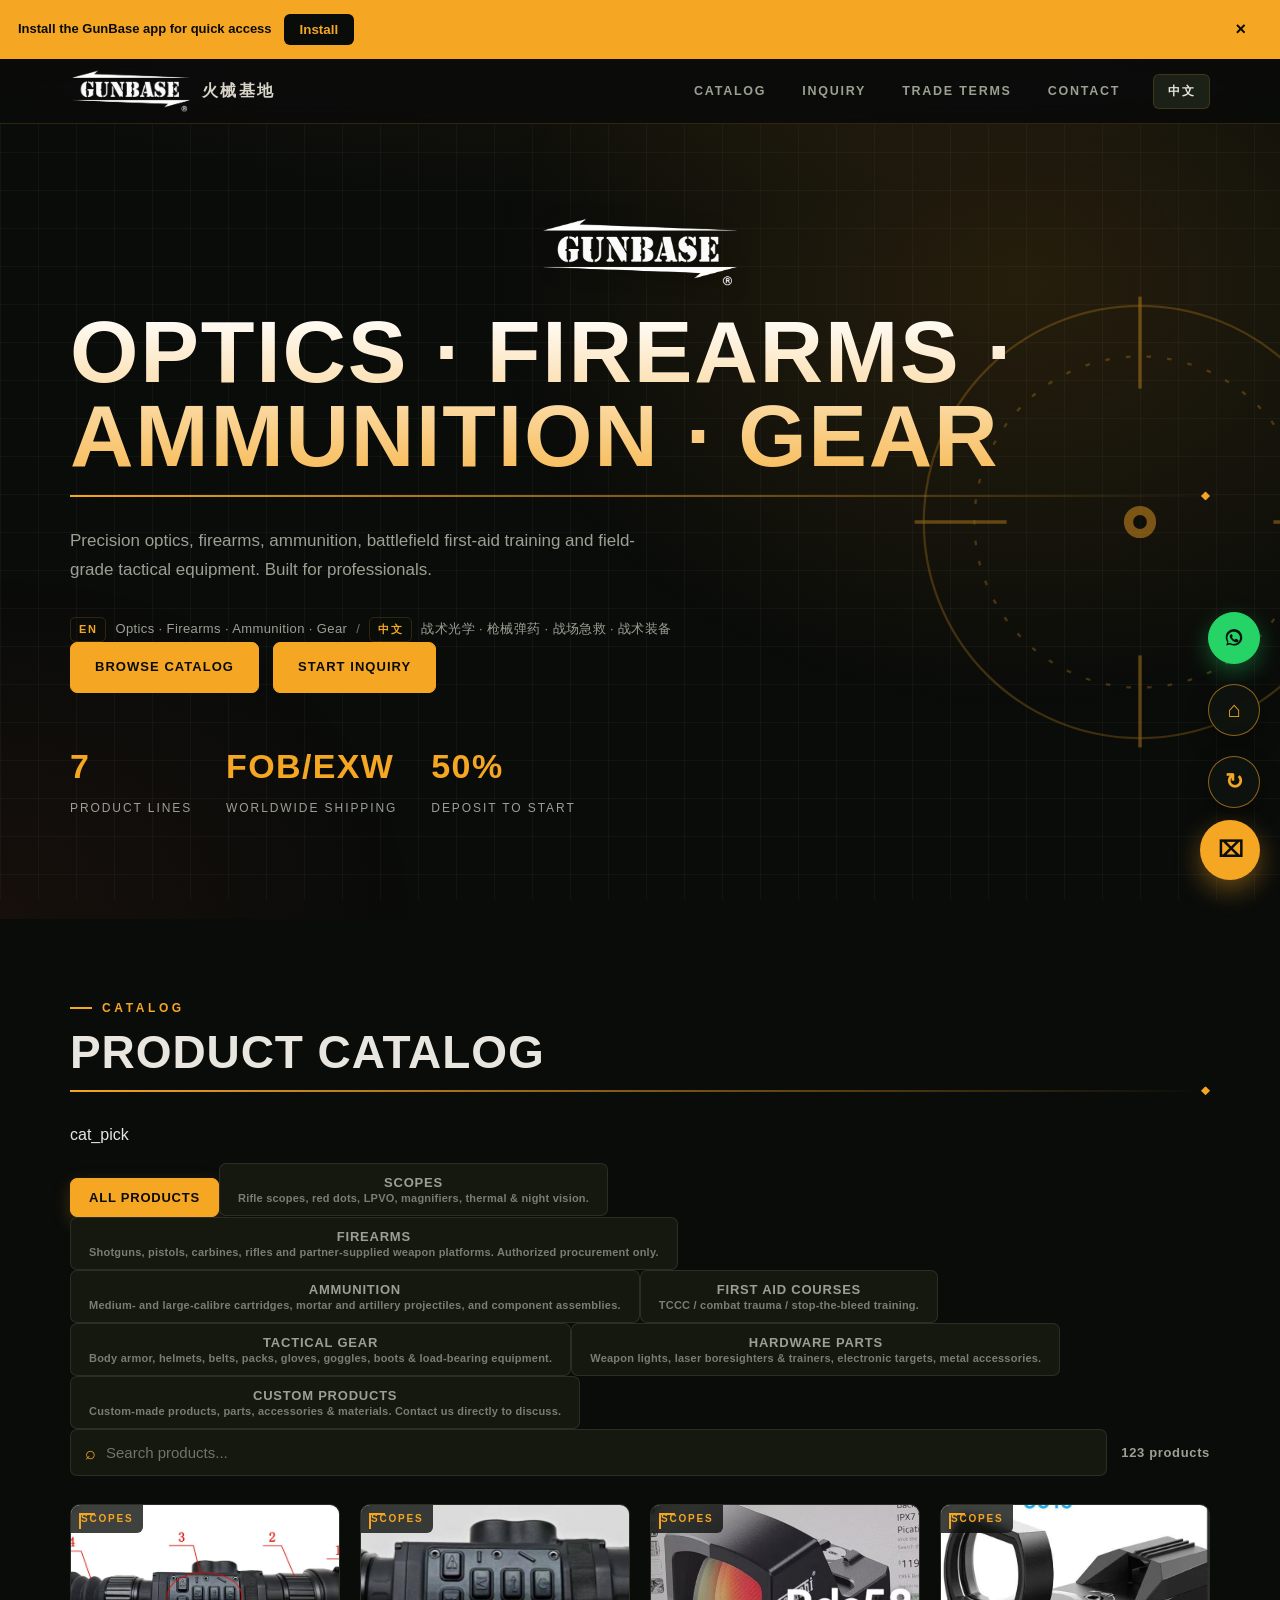
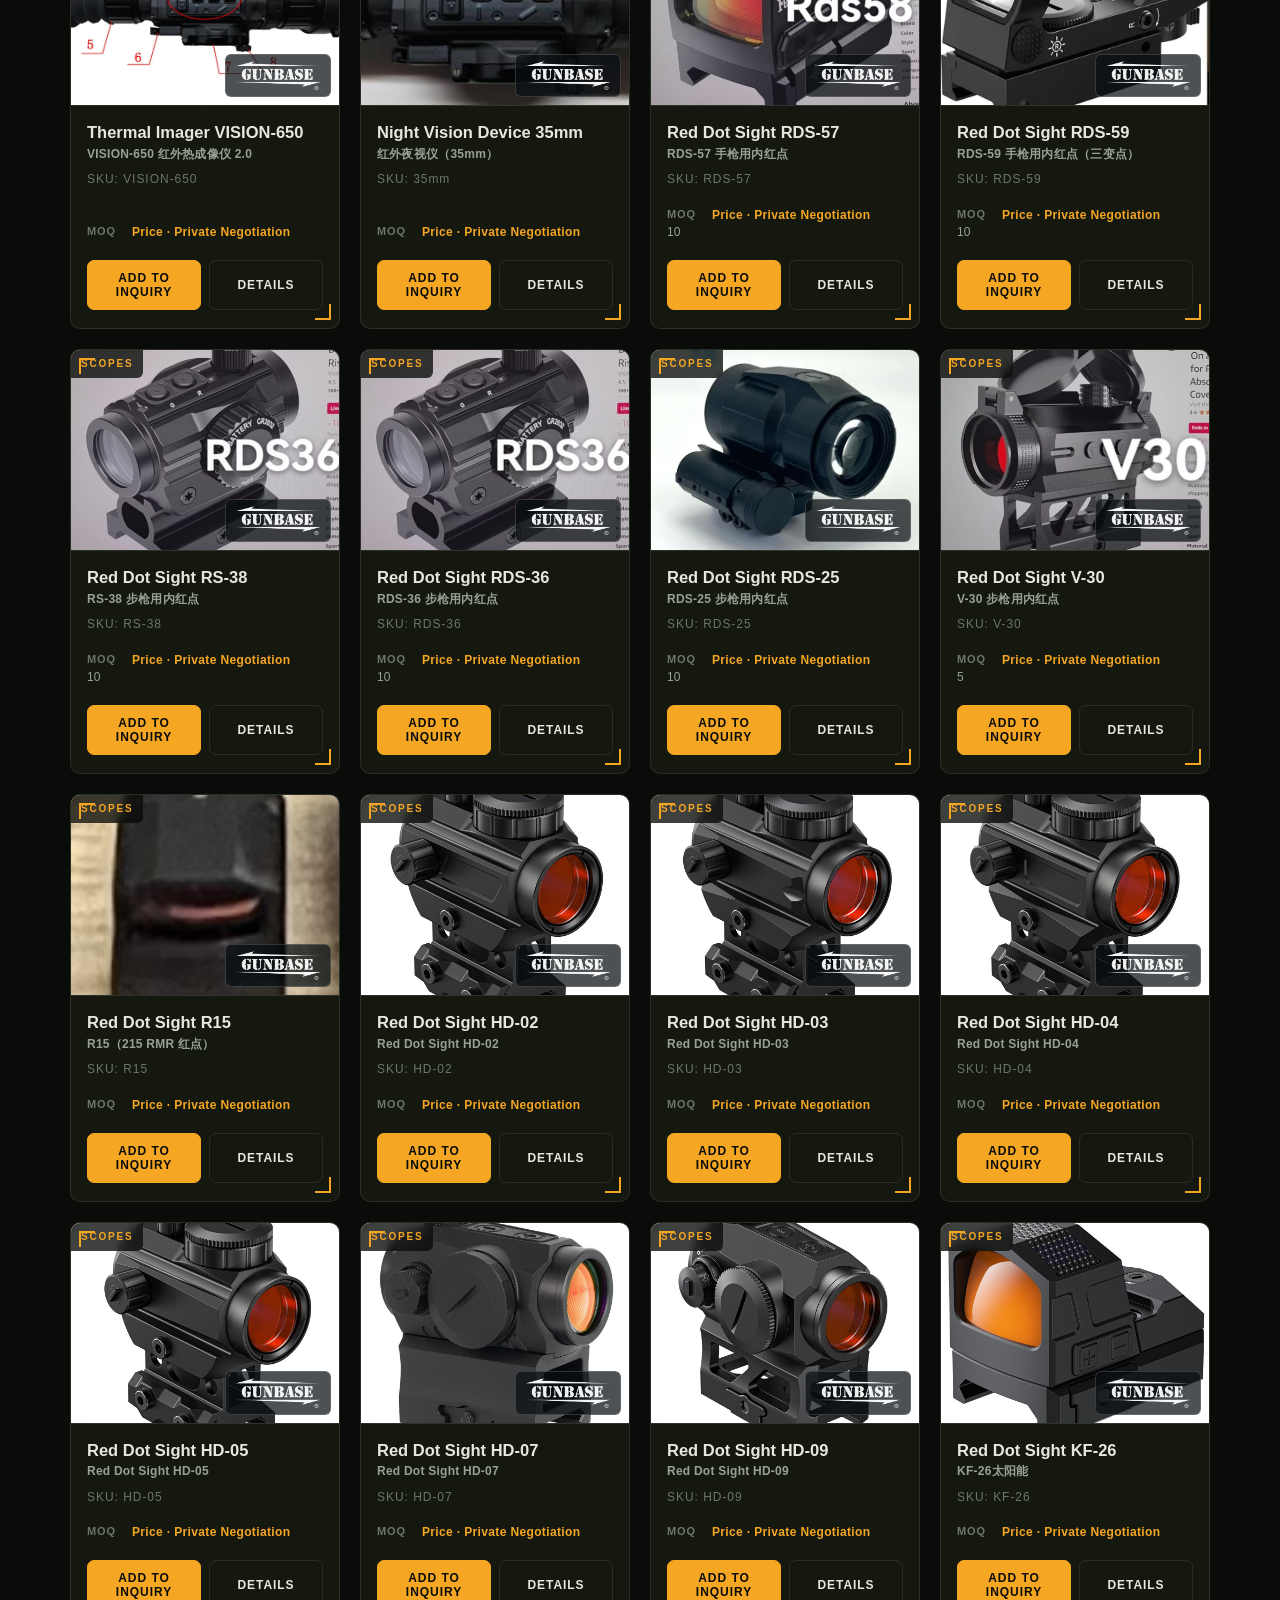
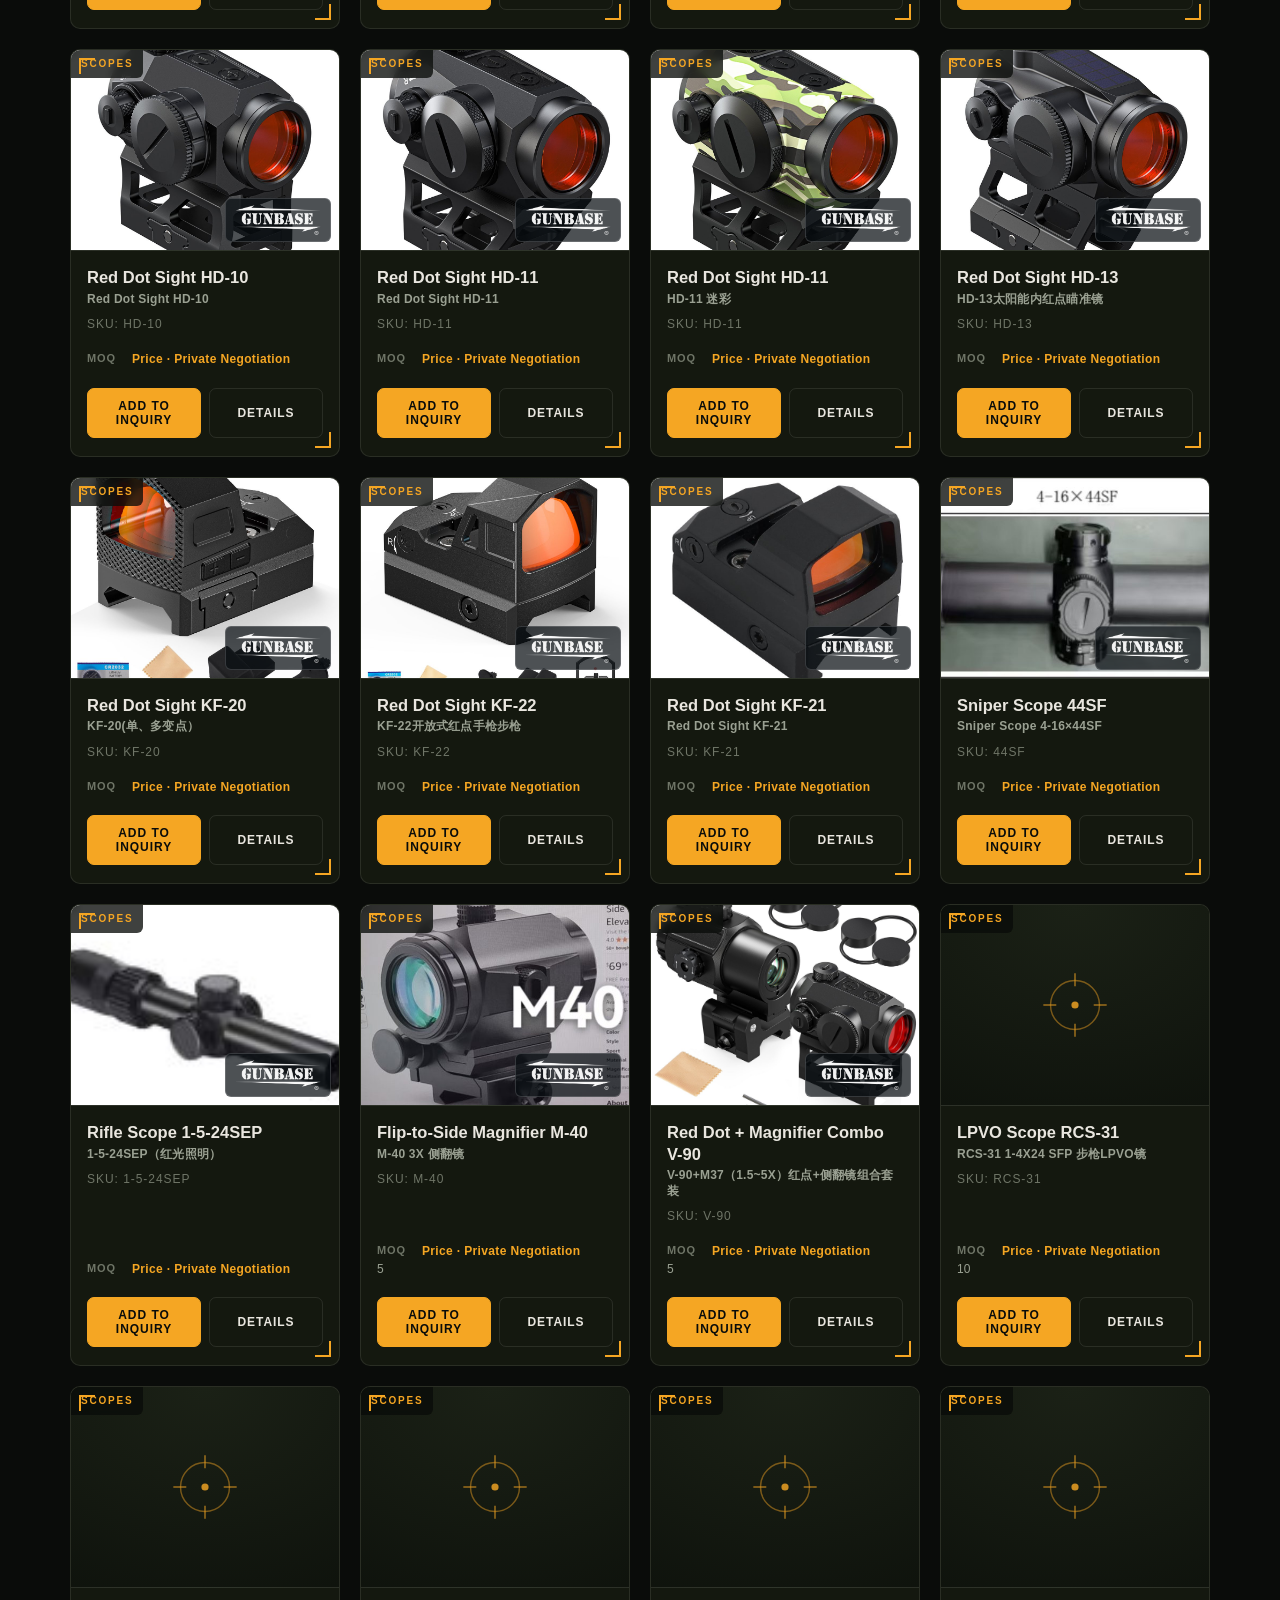
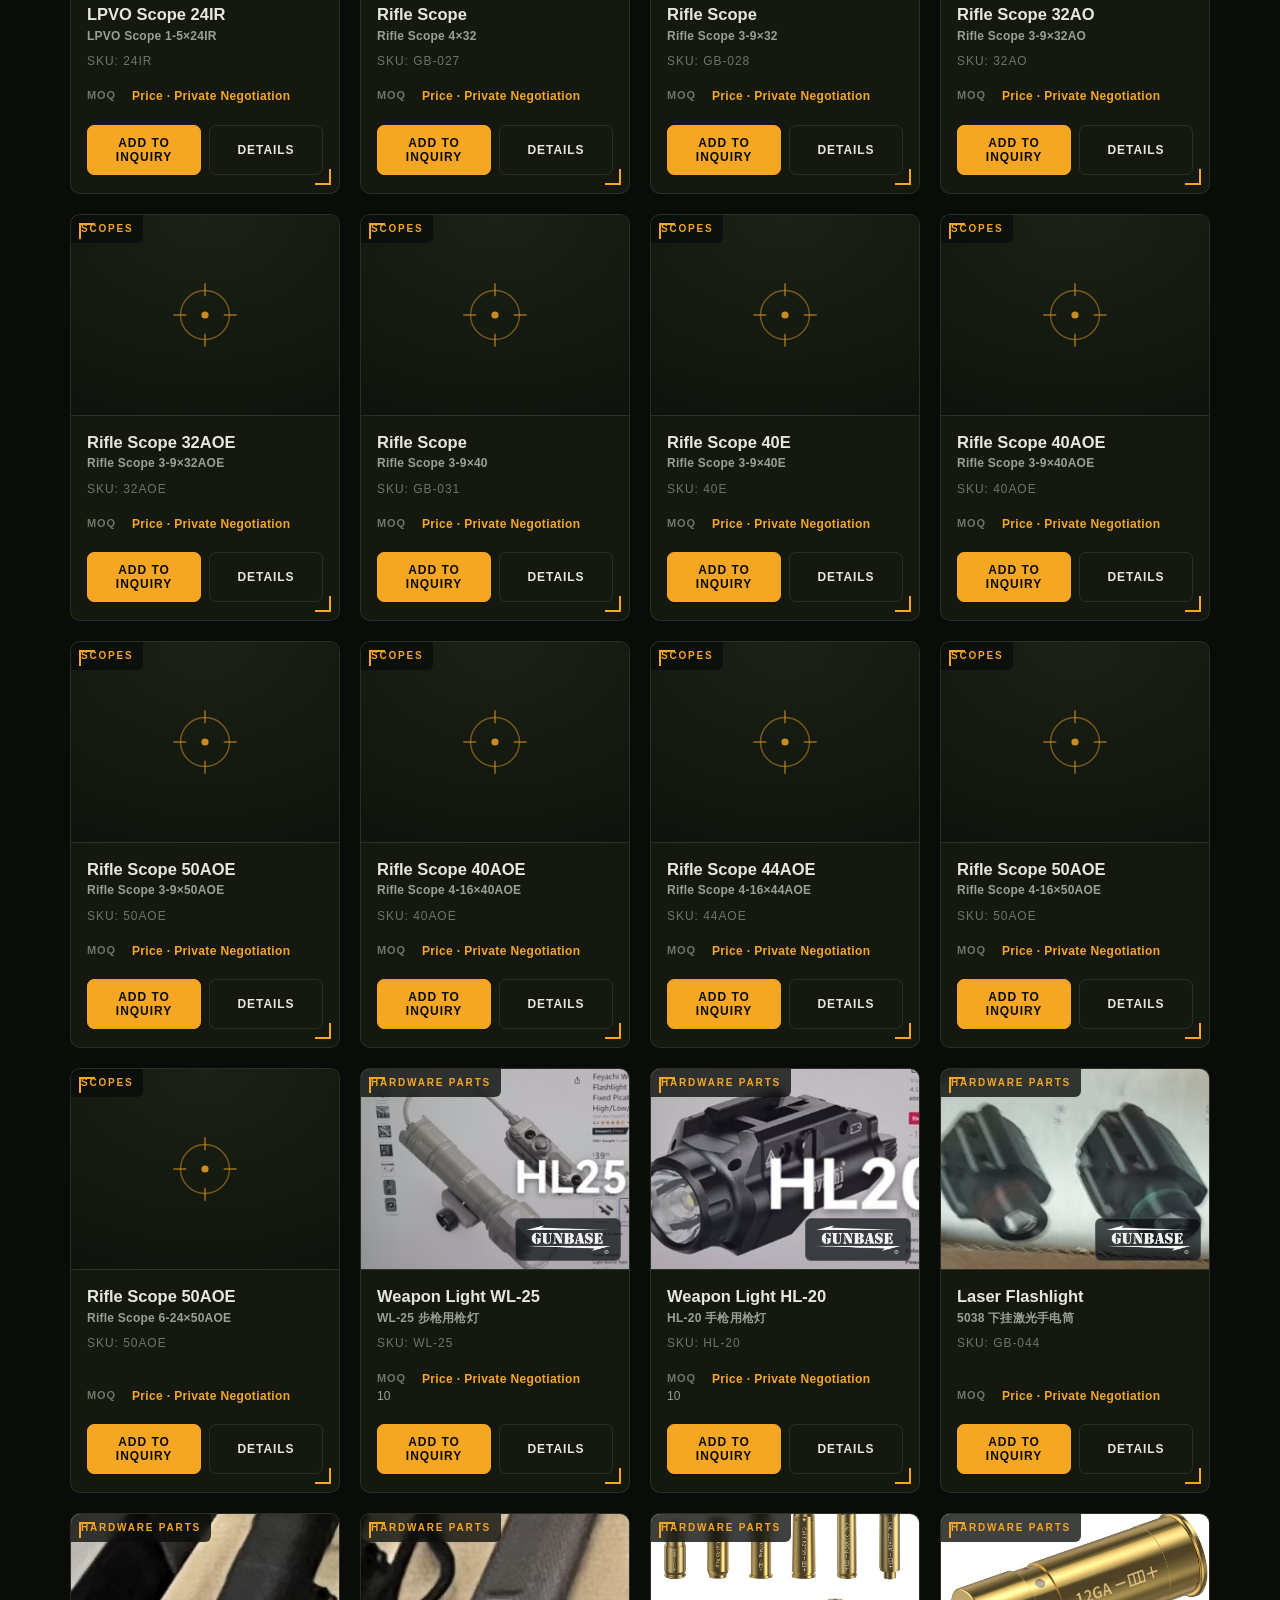
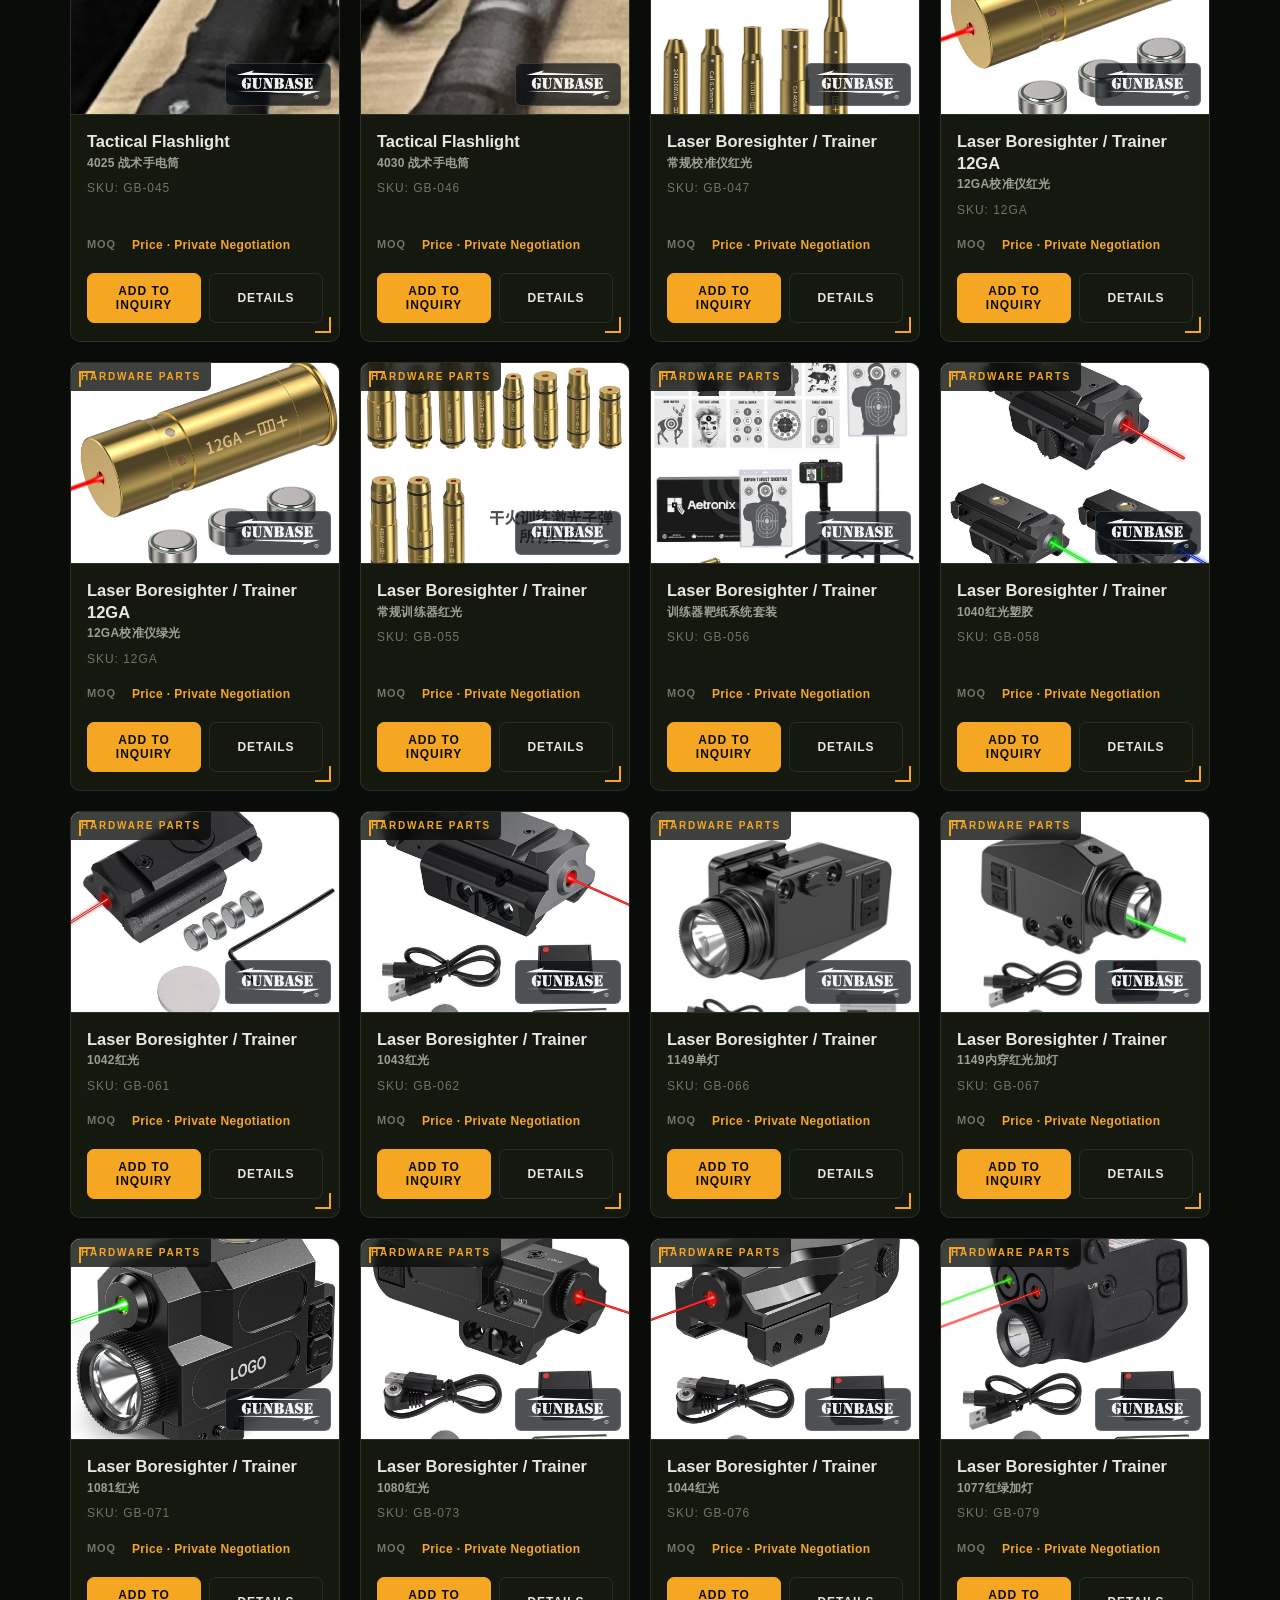
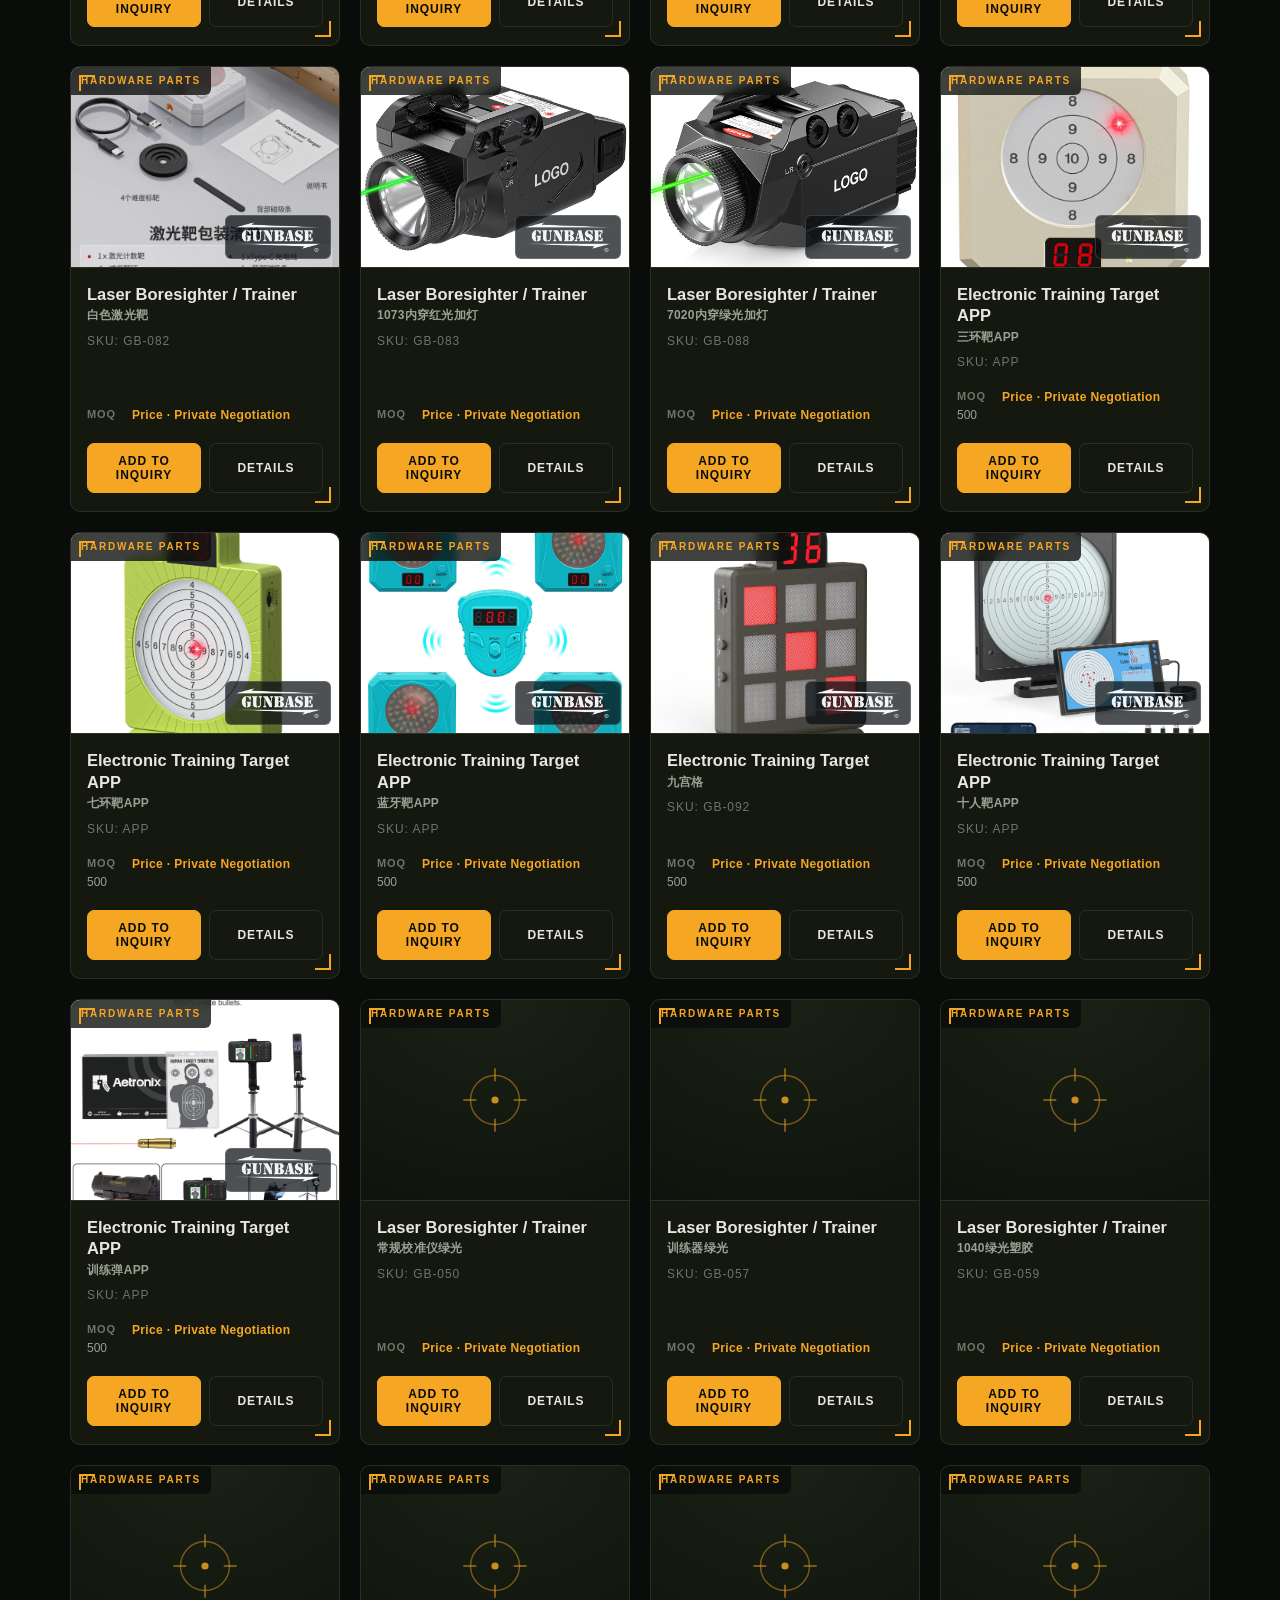
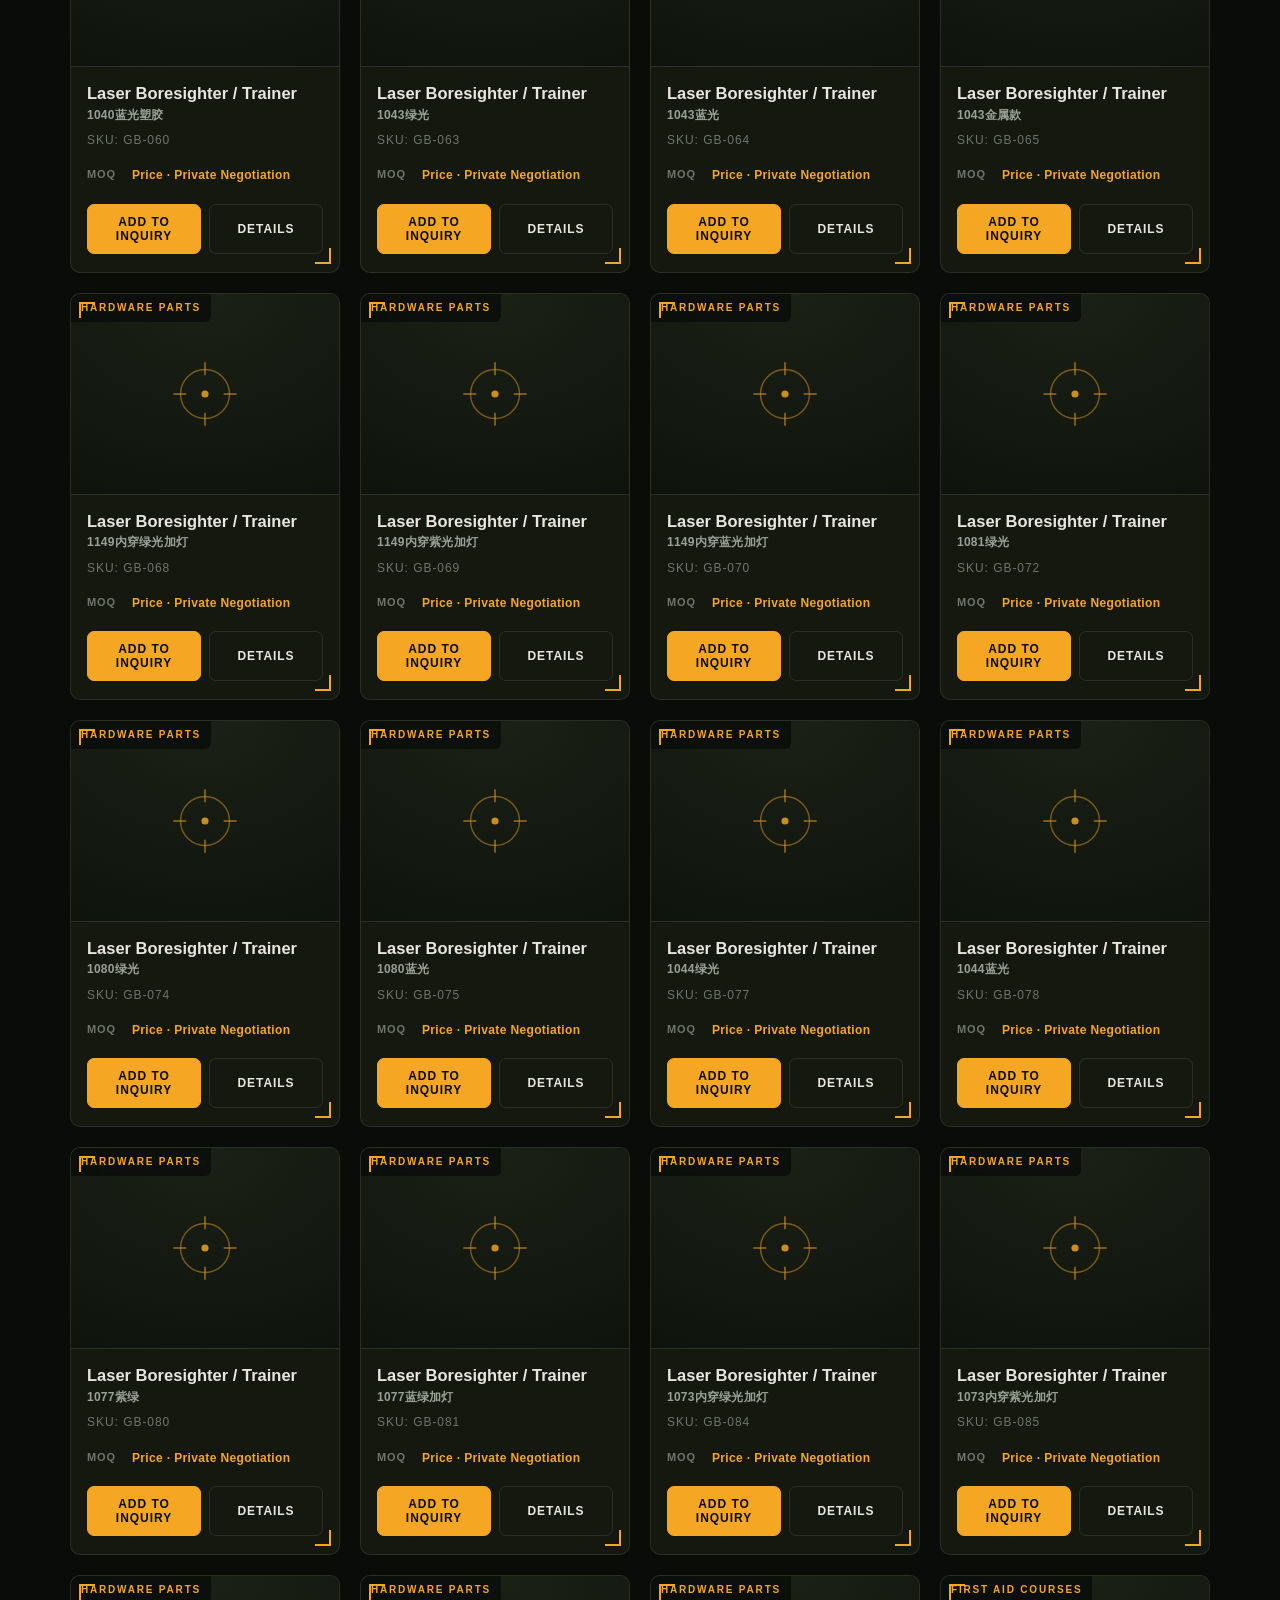
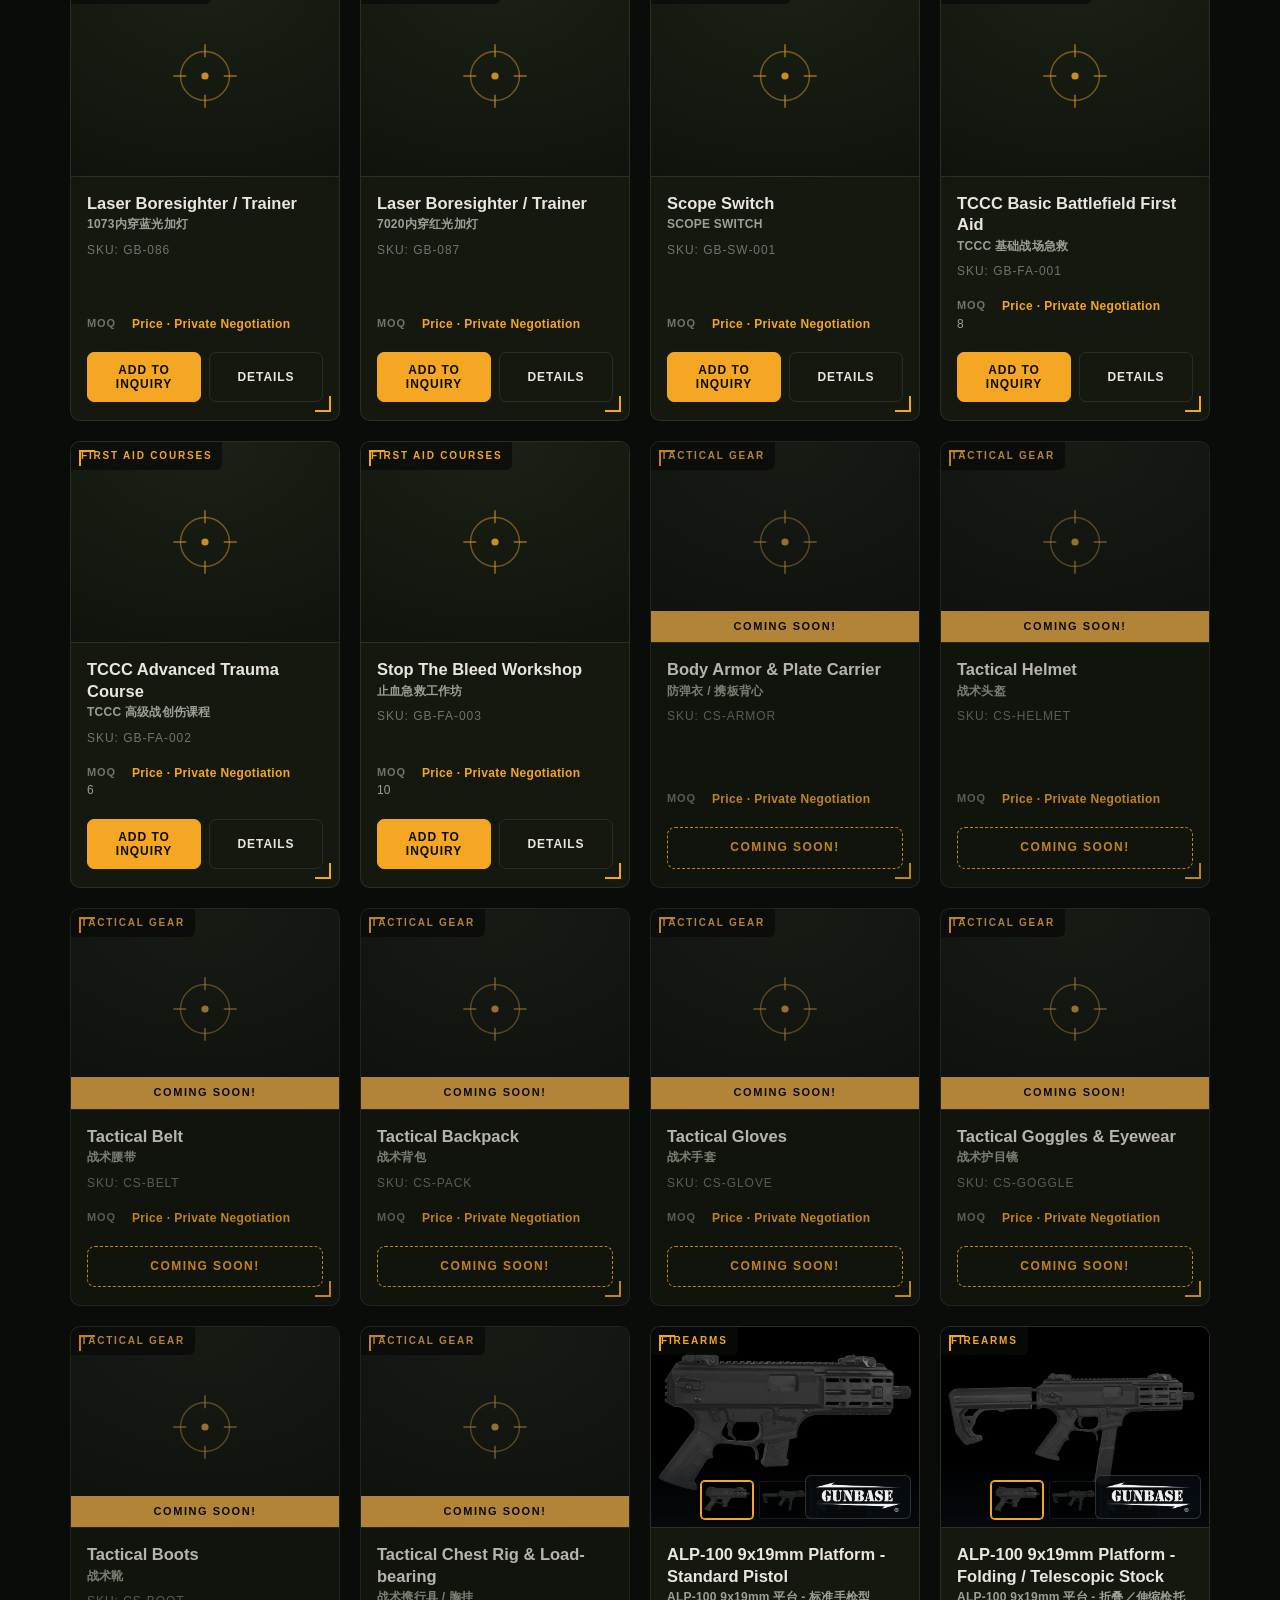
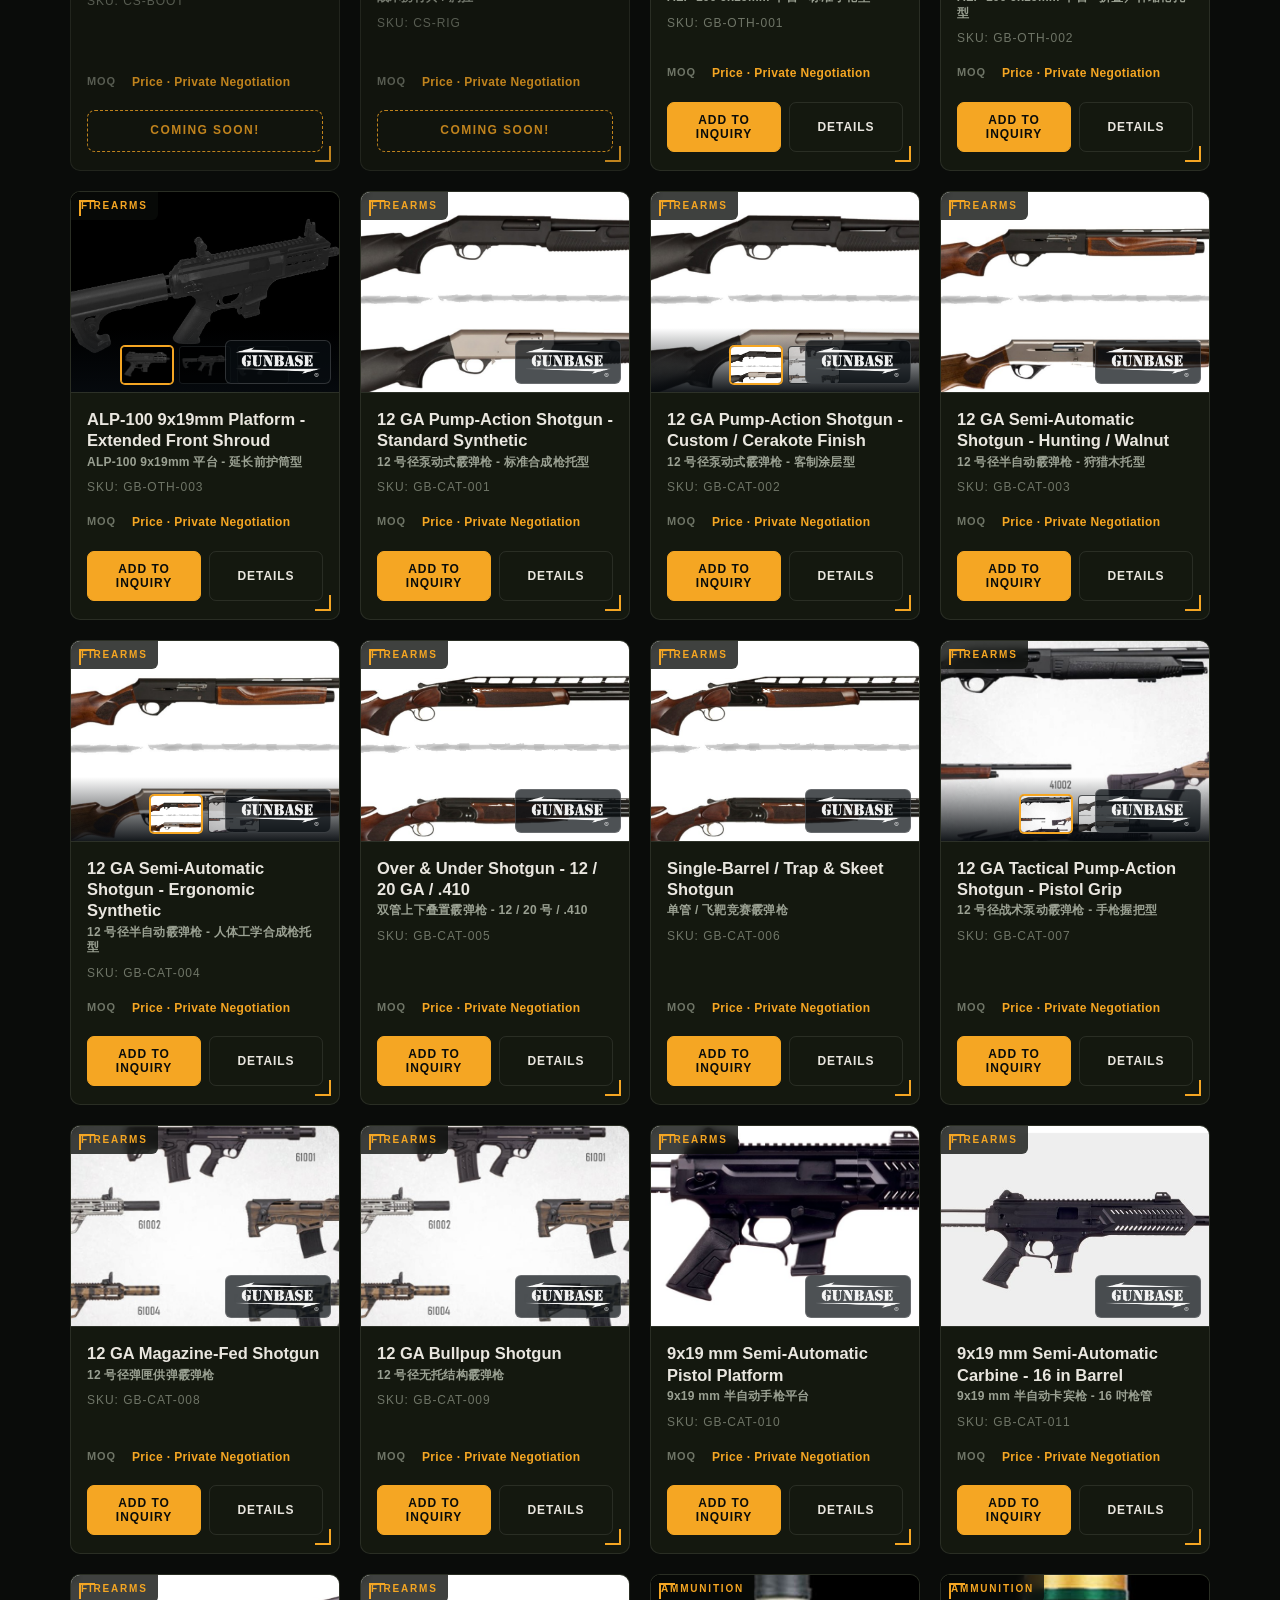
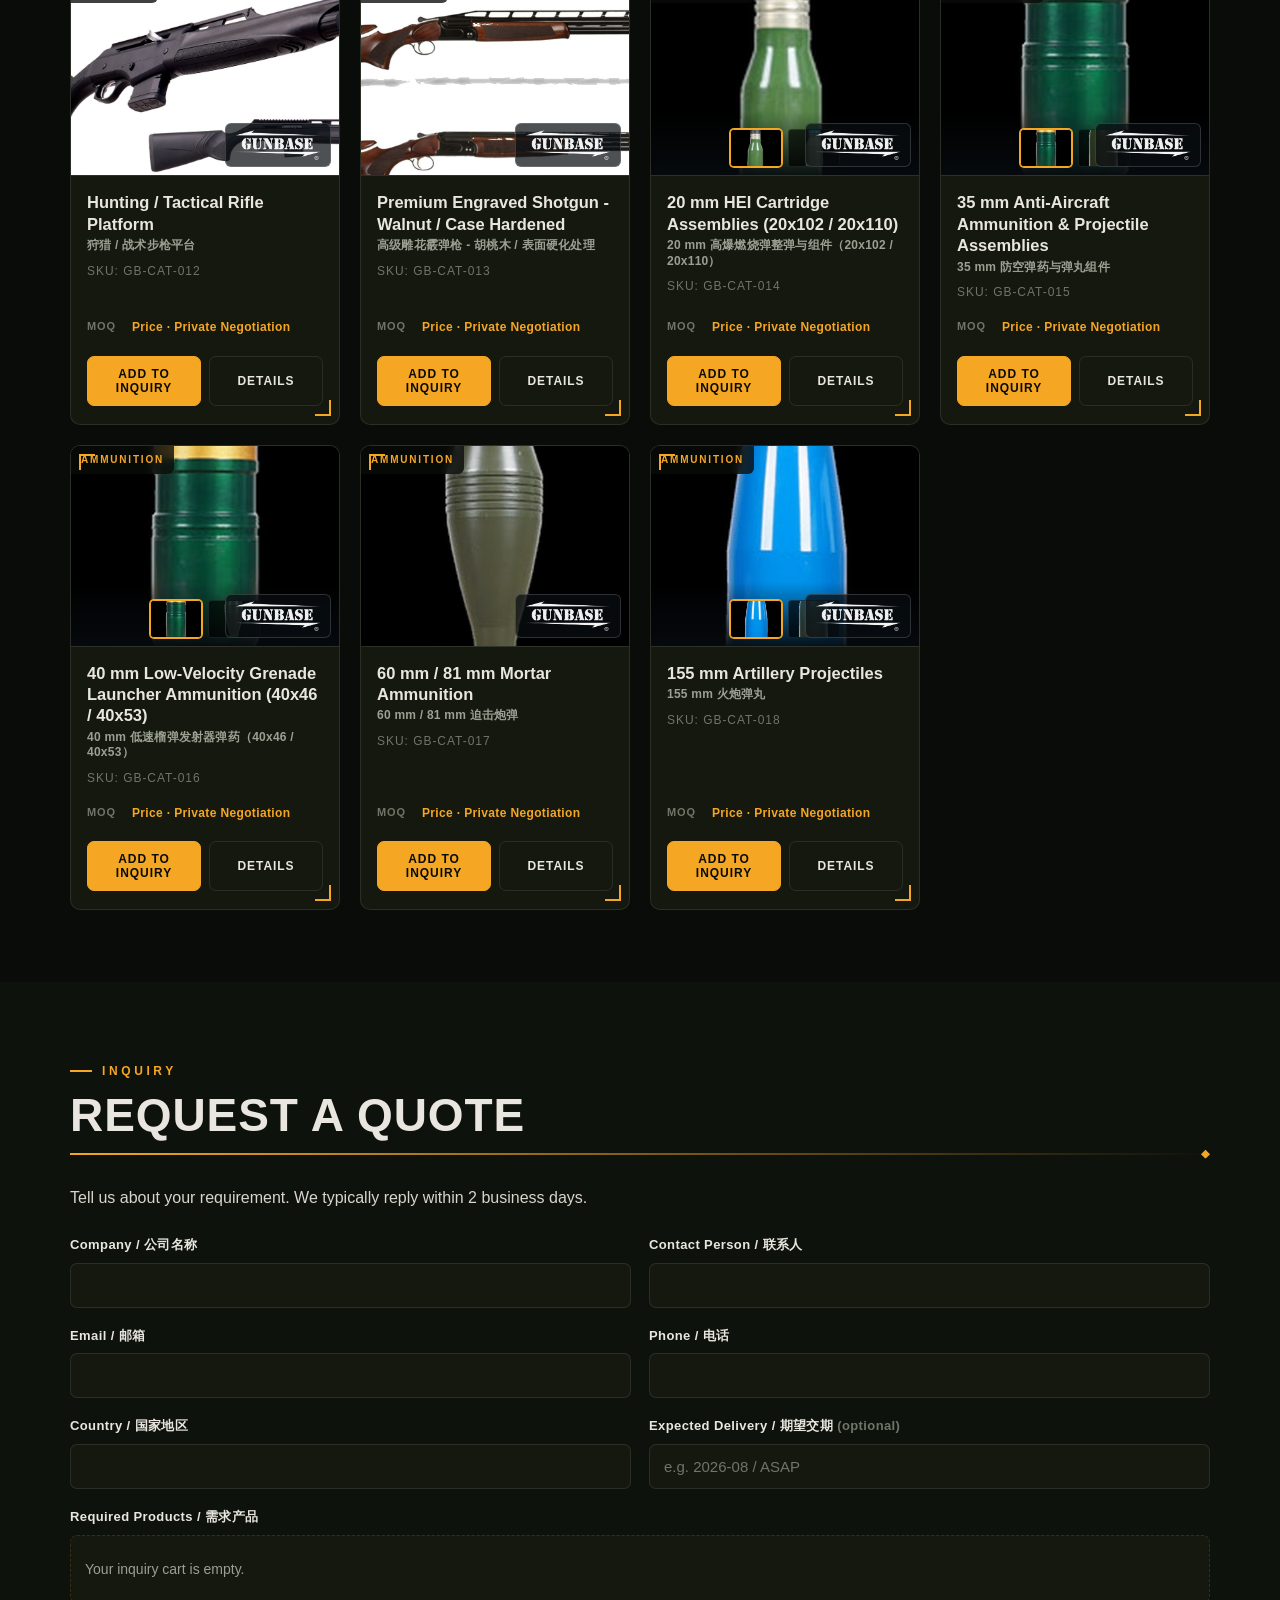
==== index.html @ 5268797d "GunBase: redesign category explorer - equal-size cards, no All Products view, per-category browsing" ====
<!DOCTYPE html>
<html lang="en">
<head>
  <meta charset="UTF-8" />
  <meta name="viewport" content="width=device-width, initial-scale=1, viewport-fit=cover" />
  <title>GunBase 火械基地 — Tactical Optics · First Aid · Gear</title>
  <meta name="description" content="GunBase 火械基地: tactical scopes, night-vision &amp; thermal optics, battlefield first-aid (TCCC) courses and field-grade gear. B2B supplier, FOB/EXW, worldwide shipping. Request a quote online." />
  <meta name="theme-color" content="#0a0c0a" />
  <link rel="canonical" href="https://gunbase-optics.com/" />
  <link rel="alternate" hreflang="en" href="https://gunbase-optics.com/" />
  <link rel="alternate" hreflang="zh" href="https://gunbase-optics.com/" />
  <link rel="alternate" hreflang="x-default" href="https://gunbase-optics.com/" />
  <!-- Open Graph (social share preview) -->
  <meta property="og:type" content="website" />
  <meta property="og:site_name" content="GunBase 火械基地" />
  <meta property="og:title" content="GunBase 火械基地 — Tactical Optics · First Aid · Gear" />
  <meta property="og:description" content="Tactical rifle scopes, red dot sights, night-vision &amp; thermal optics, TCCC first-aid courses and field-grade gear. B2B supplier, FOB/EXW, worldwide shipping." />
  <meta property="og:url" content="https://gunbase-optics.com/" />
  <meta property="og:image" content="https://gunbase-optics.com/assets/og-image.png" />
  <meta name="twitter:card" content="summary_large_image" />
  <meta name="twitter:title" content="GunBase 火械基地 — Tactical Optics · First Aid · Gear" />
  <meta name="twitter:description" content="Tactical scopes, night-vision &amp; thermal optics, first-aid courses and field-grade gear. B2B supplier, FOB/EXW. Get a quote." />
  <meta name="twitter:image" content="https://gunbase-optics.com/assets/og-image.png" />
  <link rel="manifest" href="manifest.webmanifest" />
  <link rel="apple-touch-icon" href="assets/icon-192.png" />
  <link rel="icon" type="image/png" href="assets/icon-192.png" />
  <link rel="stylesheet" href="css/style.css" />
  <!-- Structured data: Organization (rich result signal) -->
  <script type="application/ld+json">
  {
    "@context": "https://schema.org",
    "@type": "Organization",
    "name": "GunBase 火械基地",
    "alternateName": "GunBase",
    "url": "https://gunbase-optics.com/",
    "logo": "https://gunbase-optics.com/assets/og-image.png",
    "description": "B2B supplier of tactical rifle scopes, red dot sights, LPVO, sniper scopes, night-vision devices, thermal imagers, weapon lights, laser boresighters, electronic targets, battlefield first-aid (TCCC) courses, and field-grade tactical gear. FOB/EXW, worldwide shipping.",
    "areaServed": ["Europe", "Middle East", "Worldwide"],
    "knowsAbout": ["Tactical Optics", "Rifle Scopes", "Red Dot Sight", "Night Vision", "Thermal Imaging", "TCCC First Aid", "Tactical Gear", "Plate Carrier", "Weapon Lights", "Laser Boresighter", "Training Targets", "Hardware Parts", "OEM/ODM Customization", "Custom Parts & Accessories", "Auxiliary Materials"]
  }
  </script>
  <!-- Inline logo fallback: a transient CDN/TLS failure must never leave a broken-image box.
       First retry with a cache-busting URL; if that also fails, swap in an inline SVG wordmark. -->
  <script>
  window.gbLogoFallback = (function () {
    var svg = '<svg xmlns="http://www.w3.org/2000/svg" viewBox="0 0 600 217">' +
      '<polygon points="10,44 138,4 600,44" fill="#ffffff"/>' +
      '<polygon points="590,173 462,213 10,173" fill="#ffffff"/>' +
      '<text x="300" y="142" text-anchor="middle" font-family="Georgia,Times New Roman,serif" ' +
      'font-size="92" font-weight="900" fill="#ffffff">GUNBASE</text>' +
      '</svg>';
    var inline = 'data:image/svg+xml;charset=utf-8,' + encodeURIComponent(svg);
    return function (el) {
      if (!el || el.getAttribute('data-gb-fallback')) return;
      if (!el.getAttribute('data-gb-retry')) {
        el.setAttribute('data-gb-retry', '1');
        var base = (el.getAttribute('src') || '').split('?')[0];
        el.src = base + '?retry=' + Date.now();
        return;
      }
      el.setAttribute('data-gb-fallback', '1');
      el.src = inline;
    };
  })();
  </script>
</head>
<body>
  <!-- Install prompt (PWA) -->
  <div class="install-bar" id="installBar">
    <span data-i18n="install_text">Install GunBase app for quick access</span>
    <button id="installBtn" data-i18n="install_btn">Install</button>
    <button class="x" id="installClose">×</button>
  </div>

  <!-- SEO fallback: keyword-rich content for crawlers that do not execute JS -->
  <noscript>
    <div style="max-width:900px;margin:24px auto;padding:0 20px;color:#cfd6d2;font-family:system-ui,sans-serif;line-height:1.6">
      <h2 style="color:#f5a623">GunBase 火械基地 — Tactical Optics, First Aid &amp; Gear</h2>
      <p>GunBase is a B2B supplier of precision <strong>tactical rifle scopes</strong>, <strong>red dot sights</strong>, LPVO, sniper scopes, <strong>night-vision devices</strong>, <strong>thermal imagers</strong>, battlefield <strong>first-aid (TCCC) courses</strong>, field-grade <strong>tactical gear</strong> including plate carriers, tactical helmets, tactical backpacks, tactical belts and chest rigs, plus <strong>hardware parts &amp; accessories</strong>: weapon lights, tactical flashlights, laser boresighters and trainers, electronic training targets and scope accessories, plus additional <strong>partner-supplied products</strong> and <strong>OEM / ODM custom products</strong>, <strong>custom-made parts</strong>, spare accessories and auxiliary materials. Custom projects are handled case by case - contact our sales window directly to discuss drawings, specifications, MOQ and quotations. We serve distributors, law-enforcement and outdoor retailers worldwide with FOB/EXW terms and worldwide shipping. Enable JavaScript to browse the full catalog and request a quote online.</p>
    </div>
  </noscript>

  <!-- Top bar -->
  <header class="topbar">
    <div class="wrap topbar__inner">
      <a class="brand" href="#top">
        <img class="brand__logo" src="assets/logo-white.png" width="600" height="217" alt="GUNBASE 火械基地" onerror="gbLogoFallback(this)" />
        <span class="brand__sub" data-i18n="brand_sub">火械基地</span>
      </a>
      <nav class="nav">
        <a href="#catalog" data-i18n="nav_catalog">Catalog</a>
        <a href="#inquiry" data-i18n="nav_inquiry">Inquiry</a>
        <a href="#terms" data-i18n="nav_terms">Trade Terms</a>
        <a href="#contact" data-i18n="nav_contact">Contact</a>
      </nav>
      <button class="langbtn" id="langBtn">中文</button>
    </div>
  </header>

  <!-- Hero -->
  <section class="hero" id="top">
    <div class="hero__bg"></div>
    <svg class="hero__cross" viewBox="0 0 200 200" fill="none" xmlns="http://www.w3.org/2000/svg" aria-hidden="true">
      <circle cx="100" cy="100" r="94" stroke="#f5a623" stroke-width="1" opacity=".45"/>
      <circle cx="100" cy="100" r="72" stroke="#f5a623" stroke-width="1" stroke-dasharray="2 7" opacity=".5"/>
      <line x1="100" y1="2" x2="100" y2="42" stroke="#f5a623" stroke-width="1.5" opacity=".7"/>
      <line x1="100" y1="158" x2="100" y2="198" stroke="#f5a623" stroke-width="1.5" opacity=".7"/>
      <line x1="2" y1="100" x2="42" y2="100" stroke="#f5a623" stroke-width="1.5" opacity=".7"/>
      <line x1="158" y1="100" x2="198" y2="100" stroke="#f5a623" stroke-width="1.5" opacity=".7"/>
      <circle cx="100" cy="100" r="7" fill="#f5a623" opacity=".9"/>
      <circle cx="100" cy="100" r="3" fill="#0a0c0a"/>
    </svg>
    <div class="wrap">
      <img class="hero__logo" src="assets/logo-white.png" width="600" height="217" alt="GUNBASE 火械基地" onerror="gbLogoFallback(this)" />
      <h1 class="display" data-i18n="hero_title">OPTICS · FIREARMS · AMMUNITION · GEAR</h1>
      <div class="rule"></div>
      <p class="hero__sub" data-i18n="hero_sub">Precision optics, firearms, ammunition, battlefield first-aid training and field-grade tactical equipment. Built for professionals.</p>
      <div class="hero__langs">
        <span class="hl-en">EN</span> Optics · Firearms · Ammunition · Gear
        <span class="hl-sep">/</span>
        <span class="hl-zh">中文</span> 战术光学 · 枪械弹药 · 战场急救 · 战术装备
      </div>
      <div class="hero__cta">
        <a class="btn" href="#catalog" data-i18n="hero_cta_catalog">Browse Catalog</a>
        <a class="btn btn--accent" href="#inquiry" data-i18n="hero_cta_inquiry">Start Inquiry</a>
      </div>
      <div class="hero__stats">
        <div class="hero__stat"><b id="catCount">6</b><span data-i18n="hero_stat_cat">Product Lines</span></div>
        <div class="hero__stat"><b>FOB/EXW</b><span data-i18n="hero_stat_ship">Worldwide Shipping</span></div>
        <div class="hero__stat"><b>50%</b><span data-i18n="hero_stat_dep">Deposit to Start</span></div>
      </div>
    </div>
  </section>

  <!-- Catalog -->
  <section class="section" id="catalog">
    <div class="wrap">
      <p class="eyebrow" data-i18n="nav_catalog">Catalog</p>
      <h2 class="display" style="font-size:clamp(26px,5vw,46px)">PRODUCT CATALOG</h2>
      <div class="rule"></div>

      <p class="cats__lead" data-i18n="cat_pick">Choose a category to explore</p>
      <div class="cats" id="tabs"></div>

      <div class="toolbar">
        <div class="search">
          <span aria-hidden="true">⌕</span>
          <input type="search" id="search" data-i18n-ph="search_placeholder" placeholder="Search products..." />
        </div>
        <span class="count" id="count"></span>
      </div>

      <div class="grid" id="grid"></div>
      <p id="noResult" class="count" style="display:none" data-i18n="no_result">No products match your search.</p>
    </div>
  </section>

  <!-- Inquiry -->
  <section class="section section--ink" id="inquiry">
    <div class="wrap">
      <p class="eyebrow" data-i18n="nav_inquiry">Inquiry</p>
      <h2 class="display" style="font-size:clamp(26px,5vw,46px)">REQUEST A QUOTE</h2>
      <div class="rule"></div>
      <p data-i18n="form_intro" style="color:#d8d5cc;max-width:640px">Tell us about your requirement. We typically reply within 2 business days.</p>

      <form id="inquiryForm" style="margin-top:24px" novalidate>
        <div class="form-grid">
          <div class="field">
            <label data-i18n="f_company">Company / 公司名称</label>
            <input name="company" type="text" autocomplete="organization" />
            <span class="err" data-i18n="req_required">This field is required.</span>
          </div>
          <div class="field">
            <label data-i18n="f_contact">Contact Person / 联系人</label>
            <input name="contact" type="text" autocomplete="name" />
            <span class="err" data-i18n="req_required">This field is required.</span>
          </div>
          <div class="field">
            <label data-i18n="f_email">Email / 邮箱</label>
            <input name="email" type="email" autocomplete="email" />
            <span class="err" data-i18n="req_email">Please enter a valid email address.</span>
          </div>
          <div class="field">
            <label data-i18n="f_phone">Phone / 电话</label>
            <input name="phone" type="tel" autocomplete="tel" />
            <span class="err" data-i18n="req_required">This field is required.</span>
          </div>
          <div class="field">
            <label data-i18n="f_country">Country / 国家地区</label>
            <input name="country" type="text" autocomplete="country-name" />
            <span class="err" data-i18n="req_required">This field is required.</span>
          </div>
          <div class="field">
            <label><span data-i18n="f_delivery">Expected Delivery / 期望交期</span> <span class="opt" data-i18n="f_optional">(optional)</span></label>
            <input name="delivery" type="text" placeholder="e.g. 2026-08 / ASAP" />
          </div>

          <div class="field field--full">
            <label data-i18n="f_products">Required Products / 需求产品</label>
            <ul class="inquiry-list" id="inquiryList"></ul>
            <span class="err" id="cartErr" data-i18n="req_cart">Please add at least one product to your inquiry.</span>
          </div>

          <div class="field field--full">
            <label data-i18n="f_trade">Trade Term / 贸易条款</label>
            <div class="radio-row" id="tradeRow"></div>
            <span class="err" data-i18n="req_trade">Please select a trade term.</span>
          </div>

          <div class="field field--full">
            <label><span data-i18n="f_message">Message / 备注</span> <span class="opt" data-i18n="f_optional">(optional)</span></label>
            <textarea name="message" rows="4" placeholder=""></textarea>
          </div>
        </div>

        <div style="margin-top:18px">
          <button type="submit" class="btn btn--accent" data-i18n="submit">Submit Inquiry</button>
        </div>
      </form>
    </div>
  </section>

  <!-- Terms -->
  <section class="section" id="terms">
    <div class="wrap">
      <p class="eyebrow" data-i18n="nav_terms">Trade Terms</p>
      <h2 class="display" style="font-size:clamp(26px,5vw,46px)">TRADE & PAYMENT</h2>
      <div class="rule"></div>
      <div class="terms">
        <div class="term">
          <h4 data-i18n="t_deposit_h">Deposit</h4>
          <p class="big">50%</p>
          <p data-i18n="terms_deposit">50% deposit to confirm the order.</p>
        </div>
        <div class="term" style="border-color:var(--ink)">
          <h4 data-i18n="t_balance_h">Balance</h4>
          <p class="big">50%</p>
          <p data-i18n="terms_balance">50% balance paid before shipment.</p>
        </div>
        <div class="term" style="border-color:var(--ink)">
          <h4 data-i18n="t_methods_h">Incoterms</h4>
          <p class="big">FOB / EXW</p>
          <p data-i18n="terms_methods">Incoterms: FOB or EXW.</p>
        </div>
        <div class="term" style="border-color:var(--ink)">
          <h4 data-i18n="t_note_h">Note</h4>
          <p data-i18n="terms_note">Final pricing is agreed privately with our sales team; lead time and shipping are confirmed by proforma invoice.</p>
        </div>
      </div>
    </div>
  </section>

  <!-- Contact -->
  <section class="section" id="contact">
    <div class="wrap">
      <p class="eyebrow" data-i18n="contact_eyebrow">Contact</p>
      <h2 class="display" style="font-size:clamp(26px,5vw,46px)">CONTACT US</h2>
      <div class="rule"></div>
      <p data-i18n="contact_reply" style="color:var(--muted);max-width:640px">We reply within 2 business days.</p>

      <div class="terms" style="margin-top:20px">
        <div class="term">
          <h4 data-i18n="contact_email_h">Email</h4>
          <p class="big" style="font-size:20px;word-break:break-all" id="contactEmailText">sales@gunbase-optics.com</p>
          <div style="display:flex;gap:8px;margin-top:10px;flex-wrap:wrap">
            <a class="btn btn--sm" id="contactEmailBtn" href="mailto:sales@gunbase-optics.com" data-i18n="contact_email_us">Email Us</a>
            <button type="button" class="btn btn--sm btn--ghost" id="copyEmailBtn" data-i18n="contact_copy">Copy</button>
          </div>
        </div>
        <div class="term" id="contactWaCard" style="display:none">
          <h4 data-i18n="contact_wa_h">WhatsApp</h4>
          <p class="big" style="font-size:20px" id="contactWaNumber">—</p>
          <p data-i18n="contact_wa_hint">Fastest channel for quotations &amp; samples.</p>
          <a class="btn btn--sm" id="contactWaBtn" href="#" target="_blank" rel="noopener" style="margin-top:10px;background:#25D366;border-color:#25D366;color:#08110b" data-i18n="contact_wa_us">Chat on WhatsApp</a>
        </div>
        <div class="term">
          <h4 data-i18n="contact_co_h">Company</h4>
          <p id="contactCompany">Gun Base INC. (GunBase 火械基地)</p>
          <p id="contactHours" style="margin-top:6px"></p>
        </div>
        <div class="term">
          <h4 data-i18n="contact_addr_h">Address</h4>
          <p id="contactAddress">8F., No. 367, Fuxing N. Rd., Songshan Dist., Taipei City</p>
        </div>
      </div>
    </div>
  </section>

  <footer class="footer">
    <div class="wrap" style="display:flex;justify-content:space-between;flex-wrap:wrap;gap:12px">
      <span data-i18n="footer_text">© GUNBASE TACTICAL SUPPLY. All rights reserved.</span>
      <a href="admin.html" data-i18n="footer_admin">Seller Admin</a>
    </div>
  </footer>

  <!-- Floating controls: WhatsApp / Home & Update -->
  <a class="fab fab--wa" id="waBtn" href="#" target="_blank" rel="noopener" aria-label="WhatsApp" title="WhatsApp" style="display:none">
    <svg viewBox="0 0 32 32" width="22" height="22" fill="#08110b" xmlns="http://www.w3.org/2000/svg" aria-hidden="true"><path d="M16 3C9.4 3 4 8.3 4 14.9c0 2.6.8 5 2.3 7L4.6 27l5.3-1.7c1.9 1.1 4 1.7 6.1 1.7 6.6 0 12-5.3 12-11.9S22.6 3 16 3zm0 21.7c-1.9 0-3.8-.5-5.4-1.5l-.4-.2-3.1 1 1-3-.3-.4a9 9 0 0 1-1.4-4.8c0-5 4.1-9 9.2-9s9.2 4 9.2 9-4.1 8.9-9.2 8.9zm5-6.7c-.3-.1-1.7-.8-1.9-.9-.3-.1-.5-.1-.7.1-.2.3-.7.9-.9 1.1-.2.2-.3.2-.6.1a7.4 7.4 0 0 1-3.7-3.2c-.3-.5.3-.5.8-1.6.1-.2 0-.4 0-.6l-.9-2.1c-.2-.6-.5-.5-.7-.5h-.6c-.2 0-.6.1-.9.4-.3.3-1.1 1.1-1.1 2.6s1.1 3 1.3 3.2c.2.2 2.2 3.4 5.4 4.8 2 .9 2.8 1 3.8.8.6-.1 1.7-.7 2-1.4.3-.7.3-1.3.2-1.4-.1-.2-.3-.3-.5-.4z"/></svg>
  </a>
  <button class="fab" id="homeBtn" aria-label="home" title="Home">⌂</button>
  <button class="fab" id="updateBtn" aria-label="update" title="Update"><span class="fab__spin">↻</span></button>

  <!-- Cart toggle -->
  <button class="cart-toggle" id="cartToggle" aria-label="cart">⌧<span class="badge" id="cartBadge" style="display:none">0</span></button>

  <!-- Cart drawer -->
  <div class="drawer-mask" id="drawerMask"></div>
  <aside class="drawer" id="drawer">
    <div class="drawer__head">
      <h3 data-i18n="cart_title">Inquiry Cart</h3>
      <button class="drawer__close" id="drawerClose" aria-label="close">×</button>
    </div>
    <div class="drawer__body" id="drawerBody"></div>
    <div class="drawer__foot">
      <div class="drawer__total"><span data-i18n="cart_total_items">Total items</span><span id="cartTotal">0</span></div>
      <button class="btn btn--sm" id="cartClear" data-i18n="cart_clear">Clear</button>
      <button class="btn btn--accent btn--block" id="cartCheckout" data-i18n="cart_checkout">Fill Inquiry Form</button>
    </div>
  </aside>

  <!-- Success modal -->
  <div class="modal-mask" id="modal">
    <div class="modal">
      <div class="modal__head">
        <h3 data-i18n="submit_ok_title">Inquiry Ready</h3>
        <button class="drawer__close" id="modalClose" style="color:#fff" aria-label="close">×</button>
      </div>
      <div class="modal__body">
        <p data-i18n="submit_ok_text">Choose how to send your inquiry to our sales team:</p>
        <p id="modalSummary" style="font-size:13px;color:var(--muted)"></p>
      </div>
      <div class="modal__foot">
        <button class="btn btn--accent" id="sendEmail" data-i18n="send_email">Open Email</button>
        <button class="btn" id="sendWa" target="_blank" rel="noopener" style="display:none;background:#25D366;border-color:#25D366;color:#08110b">WhatsApp</button>
        <button class="btn btn--ghost" id="printPdf" data-i18n="download_pdf">Print / Save PDF</button>
      </div>
    </div>
  </div>

  <!-- Product detail modal -->
  <div class="modal-mask" id="detailModal">
    <div class="modal modal--wide">
      <div class="modal__head">
        <h3 data-i18n="detail_title">Product Detail</h3>
        <button class="drawer__close" id="detailClose" style="color:#fff" aria-label="close">×</button>
      </div>
      <div class="modal__body" id="detailBody"></div>
    </div>
  </div>

  <script src="js/config.js"></script>
  <script src="js/i18n.js"></script>
  <script src="js/products.js"></script>
  <script src="js/coming-soon.js"></script>
  <script src="js/scope-switch.js"></script>
  <script src="js/other-products.js"></script>
  <script src="js/app.js"></script>
</body>
</html>
---- css/style.css ----
/* =====================================================================
   GunBase 火械基地 — Dark Tactical HUD theme
   深炭黑底 · 战术琥珀金强调 · 准星/角标军事元素 · 玻璃拟态卡片
   Mobile-first.
   ===================================================================== */

:root {
  --bg:        #0a0c0a;        /* 深炭黑（极微绿调） */
  --bg-2:      #0e120c;        /* section 微差背景 */
  --panel:     #14180f;        /* 卡片 / 面板 */
  --panel-2:   #1b2116;        /* 悬浮 / 次级面板 */
  --panel-3:   #232a1c;
  --line:      rgba(245,166,35,.16);   /* 琥珀低透明边框 */
  --line-2:    rgba(233,230,223,.10);  /* 弱分隔线 */
  --ink:       #e9e6df;        /* 主文字（暖白） */
  --muted:     #9aa092;        /* 次要文字 */
  --muted-2:   #6f7567;
  --accent:    #f5a623;        /* 战术琥珀金 */
  --accent-d:  #c9841a;        /* 琥珀压暗（hover） */
  --accent-ink:#0a0c0a;
  --signal:    #e6492d;        /* 信号红（价格/警示） */
  --ok:        #7bd88f;
  --radius:    10px;
  --radius-sm: 7px;
  --shadow:    0 12px 34px rgba(0,0,0,.5);
  --glow:      0 0 0 1px rgba(245,166,35,.45), 0 10px 30px rgba(245,166,35,.10);
  --font: -apple-system, BlinkMacSystemFont, "Segoe UI", Roboto, "Helvetica Neue", "PingFang SC", "Microsoft YaHei", sans-serif;
  --font-display: "Bebas Neue", "Oswald", "Arial Narrow", "Helvetica Neue", var(--font);
  --maxw: 1180px;
}

* { box-sizing: border-box; }
html { scroll-behavior: smooth; }
html, body { margin: 0; padding: 0; }
body {
  font-family: var(--font);
  background: var(--bg);
  color: var(--ink);
  line-height: 1.6;
  -webkit-font-smoothing: antialiased;
  text-rendering: optimizeLegibility;
  overflow-x: hidden;
}
/* 全局战术网格 + 顶部琥珀光晕 */
body::before {
  content: ""; position: fixed; inset: 0; z-index: -1; pointer-events: none;
  background:
    radial-gradient(120% 60% at 50% -10%, rgba(245,166,35,.10), transparent 55%),
    linear-gradient(rgba(233,230,223,.035) 1px, transparent 1px) 0 0 / 100% 38px,
    linear-gradient(90deg, rgba(233,230,223,.035) 1px, transparent 1px) 0 0 / 38px 100%,
    var(--bg);
}
img { max-width: 100%; display: block; }
button { font-family: inherit; cursor: pointer; }
a { color: inherit; text-decoration: none; }

/* ---------- Layout helpers ---------- */
.wrap { max-width: var(--maxw); margin: 0 auto; padding: 0 20px; }
.section { padding: 72px 0; position: relative; }
.section--ink { background: var(--bg-2); }
.eyebrow {
  font-size: 12px; letter-spacing: .3em; text-transform: uppercase;
  color: var(--accent); font-weight: 700; margin: 0 0 12px;
  display: inline-flex; align-items: center; gap: 10px;
}
.eyebrow::before { content: ""; width: 22px; height: 2px; background: var(--accent); display: inline-block; }

/* ---------- Display / headings ---------- */
.display {
  font-family: var(--font-display);
  text-transform: uppercase;
  letter-spacing: .02em;
  font-weight: 800;
  line-height: .96;
  margin: 0;
  color: var(--ink);
}

/* 准星折线分隔（呼应 logo 的速度线） */
.rule { height: 2px; background: linear-gradient(90deg, var(--accent), transparent); position: relative; margin: 16px 0 30px; }
.rule::after {
  content: ""; position: absolute; right: 0; top: 50%; transform: translateY(-50%);
  width: 9px; height: 9px; background: var(--accent);
  clip-path: polygon(50% 0, 100% 50%, 50% 100%, 0 50%);
  box-shadow: 0 0 10px rgba(245,166,35,.6);
}

/* ---------- Top bar ---------- */
.topbar {
  position: sticky; top: 0; z-index: 50;
  background: rgba(10,12,10,.82);
  backdrop-filter: blur(12px);
  -webkit-backdrop-filter: blur(12px);
  border-bottom: 1px solid var(--line);
}
.topbar__inner { display: flex; align-items: center; gap: 18px; height: 64px; }
.brand { display: flex; align-items: center; gap: 10px; }
.brand__logo { height: 44px; width: auto; display: block; }
.brand__sub { font-size: 16px; font-weight: 700; letter-spacing: .16em; color: #d8d4ca; }
.nav { display: flex; gap: 6px; margin-left: auto; }
.nav a {
  text-decoration: none; color: var(--muted); font-size: 12.5px;
  letter-spacing: .14em; text-transform: uppercase; font-weight: 700;
  padding: 9px 14px; border: 1px solid transparent; border-radius: 6px;
  transition: color .15s, background .15s, border-color .15s;
}
.nav a:hover { color: var(--ink); background: var(--panel-2); border-color: var(--line); }
.langbtn {
  background: var(--panel-2); color: var(--ink); border: 1px solid var(--line);
  padding: 8px 14px; font-weight: 700; font-size: 12px; letter-spacing: .12em;
  text-transform: uppercase; border-radius: 6px; transition: .15s;
}
.langbtn:hover { border-color: var(--accent); color: var(--accent); }

/* ---------- Hero ---------- */
.hero { position: relative; padding: 92px 0 100px; overflow: hidden; }
.hero__bg {
  position: absolute; inset: 0; z-index: 0; pointer-events: none;
  background:
    radial-gradient(70% 90% at 80% 20%, rgba(245,166,35,.12), transparent 60%),
    radial-gradient(60% 80% at 0% 100%, rgba(230,73,45,.06), transparent 55%);
}
/* 大型准星装饰 */
.hero__cross {
  position: absolute; right: -90px; top: 50%; transform: translateY(-50%);
  width: 460px; height: 460px; z-index: 0; opacity: .5; pointer-events: none;
}
.hero .wrap { position: relative; z-index: 1; }
.hero__logo {
  display: block; height: 72px; width: auto; margin: 0 auto 22px;
  filter: drop-shadow(0 2px 10px rgba(0,0,0,.45));
}
@media (max-width: 600px) { .hero__logo { height: 52px; } }
.hero .display { font-size: clamp(38px, 8vw, 88px); background: linear-gradient(180deg, #fff 0%, var(--accent) 130%); -webkit-background-clip: text; background-clip: text; color: transparent; }
.hero__sub { max-width: 600px; color: var(--muted); margin: 22px 0 32px; font-size: 17px; line-height: 1.7; }
.hero__cta { display: flex; gap: 14px; flex-wrap: wrap; }
.hero__stats { display: flex; gap: 34px; margin-top: 46px; flex-wrap: wrap; }
.hero__stat b { display: block; font-family: var(--font-display); font-size: 34px; color: var(--accent); letter-spacing: .04em; }
.hero__stat span { font-size: 12px; letter-spacing: .16em; text-transform: uppercase; color: var(--muted); }
.hero__langs { display: flex; flex-wrap: wrap; align-items: center; gap: 9px; margin: 20px 0 0; font-size: 13px; color: var(--muted); letter-spacing: .03em; }
.hero__langs .hl-en, .hero__langs .hl-zh { color: var(--accent); font-weight: 800; font-size: 11px; letter-spacing: .14em; border: 1px solid var(--line); padding: 3px 8px; border-radius: 5px; }
.hero__langs .hl-sep { color: var(--muted-2); }

/* ---------- Buttons ---------- */
.btn {
  display: inline-flex; align-items: center; justify-content: center; gap: 8px;
  border: 1px solid var(--accent); background: var(--accent); color: var(--accent-ink);
  padding: 14px 24px; font-weight: 800; letter-spacing: .08em;
  text-transform: uppercase; font-size: 13px;
  border-radius: var(--radius-sm);
  transition: transform .08s ease, box-shadow .15s ease, background .15s ease, border-color .15s;
}
.btn:hover { transform: translateY(-2px); box-shadow: 0 10px 26px rgba(245,166,35,.28); }
.btn:active { transform: translateY(0); }
.btn--ghost { background: transparent; color: var(--ink); border-color: var(--line-2); }
.btn--ghost:hover { border-color: var(--accent); color: var(--accent); box-shadow: none; }
.btn--accent { background: var(--accent); border-color: var(--accent); color: var(--accent-ink); }
.btn--accent:hover { background: var(--accent-d); border-color: var(--accent-d); }
.btn--sm { padding: 10px 15px; font-size: 12px; }
.btn--block { width: 100%; }

/* ---------- Category tabs ---------- */
.tabs { display: flex; flex-wrap: wrap; gap: 10px; margin-bottom: 24px; }
.tab {
  border: 1px solid var(--line-2); background: var(--panel); color: var(--muted);
  padding: 11px 18px; font-weight: 800; letter-spacing: .06em;
  text-transform: uppercase; font-size: 13px; border-radius: var(--radius-sm);
  transition: .15s;
}
.tab:hover { color: var(--ink); border-color: var(--line); }
.tab.is-active { background: var(--accent); border-color: var(--accent); color: var(--accent-ink); box-shadow: 0 6px 18px rgba(245,166,35,.22); }
.tab small { display: block; font-weight: 600; font-size: 11px; letter-spacing: .02em; text-transform: none; opacity: .75; margin-top: 2px; }

.toolbar { display: flex; gap: 14px; flex-wrap: wrap; align-items: center; margin-bottom: 28px; }
.search {
  flex: 1 1 260px; display: flex; align-items: center; gap: 10px;
  border: 1px solid var(--line-2); background: var(--panel); padding: 0 14px;
  border-radius: var(--radius-sm); transition: .15s;
}
.search:focus-within { border-color: var(--accent); box-shadow: 0 0 0 3px rgba(245,166,35,.12); }
.search span { color: var(--accent); font-size: 18px; }
.search input { border: 0; outline: 0; padding: 14px 0; width: 100%; font-size: 15px; background: transparent; color: var(--ink); }
.search input::placeholder { color: var(--muted-2); }
.count { font-size: 13px; color: var(--muted); font-weight: 700; letter-spacing: .05em; }

/* ---------- Product grid ---------- */
.grid { display: grid; grid-template-columns: repeat(auto-fill, minmax(268px, 1fr)); gap: 20px; }
.card {
  position: relative; background: var(--panel); border: 1px solid var(--line-2);
  border-radius: var(--radius); display: flex; flex-direction: column; overflow: hidden;
  transition: transform .18s ease, border-color .18s ease, box-shadow .18s ease;
}
.card:hover { transform: translateY(-4px); border-color: var(--line); box-shadow: var(--shadow); }
/* 四角 HUD 角标 */
.card::before, .card::after { content: ""; position: absolute; width: 14px; height: 14px; z-index: 2; pointer-events: none; }
.card::before { top: 8px; left: 8px; border-top: 2px solid var(--accent); border-left: 2px solid var(--accent); }
.card::after { bottom: 8px; right: 8px; border-bottom: 2px solid var(--accent); border-right: 2px solid var(--accent); }
.card__media {
  position: relative; aspect-ratio: 4/3; background:
    radial-gradient(120% 120% at 50% 0%, var(--panel-2), var(--bg-2));
  display: flex; align-items: center; justify-content: center;
  border-bottom: 1px solid var(--line-2); overflow: hidden;
}
.card__media img { width: 100%; height: 100%; object-fit: cover; transition: transform .3s ease; }
.card:hover .card__media img { transform: scale(1.05); }
.card__ph { width: 100%; height: 100%; display: flex; align-items: center; justify-content: center; opacity: .9; }
.card__cat {
  position: absolute; top: 0; left: 0; background: rgba(10,12,10,.78); color: var(--accent);
  font-size: 10px; letter-spacing: .18em; text-transform: uppercase; font-weight: 800;
  padding: 6px 10px; border-bottom-right-radius: 6px; backdrop-filter: blur(4px);
}
.card__body { padding: 16px 16px 18px; display: flex; flex-direction: column; gap: 8px; flex: 1; }
.card__name { font-weight: 800; font-size: 16.5px; line-height: 1.3; color: var(--ink); }
.card__name_zh { display: block; font-size: 12px; font-weight: 600; color: var(--muted); margin-top: 3px; letter-spacing: .02em; }
.card__sku { font-size: 12px; color: var(--muted-2); letter-spacing: .08em; }
.card__meta { display: flex; gap: 16px; font-size: 12px; margin-top: auto; padding-top: 8px; color: var(--muted); }
.card__meta b { display: block; font-size: 11px; text-transform: uppercase; letter-spacing: .08em; color: var(--muted-2); font-weight: 700; }
.card__meta .v { font-size: 15px; color: var(--ink); font-weight: 800; }
.card__price { color: var(--signal); }
.card__actions { display: flex; gap: 8px; margin-top: 10px; }
.card__actions .btn { flex: 1; }

/* ---------- Custom / OEM direct-contact lead card ---------- */
.custom-card {
  grid-column: 1 / -1;
  border-color: var(--accent);
  background: radial-gradient(90% 140% at 0% 0%, rgba(245,166,35,.10), transparent 62%), var(--panel);
}
.custom-card__head {
  display: flex; align-items: center; gap: 12px; flex-wrap: wrap;
  padding: 14px 20px; border-bottom: 1px solid var(--line-2);
  background: rgba(245,166,35,.07);
}
.custom-card__tag {
  font-size: 11px; font-weight: 800; letter-spacing: .16em; text-transform: uppercase;
  color: var(--accent-ink); background: var(--accent); padding: 5px 10px; border-radius: 4px;
}
.custom-card__cat { font-size: 12px; font-weight: 700; color: var(--muted); letter-spacing: .08em; }
.custom-card__body { padding: 20px 22px 22px; }
.custom-card__body h3 {
  font-family: var(--font-display); font-size: clamp(20px,3vw,28px);
  color: var(--ink); margin: 0 0 10px; letter-spacing: .02em;
}
.custom-card__body p { color: var(--muted); font-size: 14px; line-height: 1.7; max-width: 900px; margin: 0 0 14px; }
.custom-card__body ul { list-style: none; padding: 0; margin: 0 0 16px; display: flex; flex-wrap: wrap; gap: 10px; }
.custom-card__body li {
  font-size: 12px; font-weight: 700; color: var(--ink);
  border: 1px solid var(--line); background: var(--panel-2);
  padding: 7px 12px; border-radius: 6px;
}
.custom-card__body li::before { content: "▸ "; color: var(--accent); }
.custom-card__direct {
  display: flex; flex-wrap: wrap; gap: 10px 22px; align-items: center;
  border-top: 1px dashed var(--line); padding: 14px 0; margin-bottom: 14px;
  font-size: 13px; color: var(--muted);
}
.custom-card__direct b { color: var(--accent); font-size: 12px; letter-spacing: .1em; text-transform: uppercase; }
.custom-card__direct a { color: var(--ink); font-weight: 800; text-decoration: none; border-bottom: 1px solid var(--accent); }
.custom-card__direct a:hover { color: var(--accent); }
.custom-card__actions { display: flex; flex-wrap: wrap; gap: 10px; }
.custom-card__actions .btn { flex: 0 0 auto; }
@media (max-width: 600px) {
  .custom-card__body { padding: 16px; }
  .custom-card__actions .btn { flex: 1 1 45%; }
}

/* ---------- Coming soon placeholder cards ---------- */
.card--soon { opacity: .78; }
.card--soon .card__media { filter: grayscale(.25); }
.card__soon-badge {
  position: absolute; left: 0; right: 0; bottom: 0;
  background: var(--accent); color: #0a0c0a;
  font-size: 11px; font-weight: 800; letter-spacing: .14em; text-transform: uppercase;
  text-align: center; padding: 7px 0; z-index: 3;
}
.card__soon {
  margin-top: 10px; text-align: center; font-size: 12px; font-weight: 800;
  letter-spacing: .12em; text-transform: uppercase; color: var(--accent);
  border: 1px dashed var(--accent); border-radius: 8px; padding: 10px 0;
}

/* ---------- Cart drawer ---------- */
.cart-toggle {
  position: fixed; right: 20px; bottom: calc(20px + env(safe-area-inset-bottom, 0px)); z-index: 60;
  background: var(--accent); color: var(--accent-ink); border: 0;
  width: 60px; height: 60px; border-radius: 50%; font-size: 22px; font-weight: 800;
  box-shadow: 0 10px 26px rgba(245,166,35,.4); display: flex; align-items: center; justify-content: center;
  transition: transform .12s;
}
.cart-toggle:hover { transform: scale(1.06); }
.cart-toggle .badge {
  position: absolute; top: -3px; right: -3px; background: var(--signal); color: #fff;
  font-size: 12px; min-width: 22px; height: 22px; border-radius: 11px;
  display: flex; align-items: center; justify-content: center; padding: 0 6px; border: 2px solid var(--bg);
}

/* Floating controls: Home & Update (stacked above the cart toggle) */
.fab {
  position: fixed; right: 20px; z-index: 60;
  width: 52px; height: 52px; border-radius: 50%;
  background: rgba(16,20,16,.86); color: var(--accent);
  border: 1.5px solid rgba(245,166,35,.55);
  display: flex; align-items: center; justify-content: center;
  font-size: 22px; font-weight: 800; line-height: 1; cursor: pointer;
  box-shadow: 0 8px 22px rgba(0,0,0,.45);
  -webkit-backdrop-filter: blur(6px); backdrop-filter: blur(6px);
  transition: transform .12s, background .2s, opacity .2s;
}
.fab:hover { transform: scale(1.06); background: rgba(245,166,35,.16); }
.fab:active { transform: scale(.94); }
.fab .fab__spin { display: inline-block; }
.fab.is-busy { opacity: .7; pointer-events: none; }
.fab.is-busy .fab__spin { animation: fabspin .9s linear infinite; }
@keyframes fabspin { to { transform: rotate(360deg); } }
#waBtn { bottom: calc(236px + env(safe-area-inset-bottom, 0px)); background: #25D366; border-color: #25D366; box-shadow: 0 8px 22px rgba(37,211,102,.35); }
#waBtn:hover { background: #2be370; }
#homeBtn { bottom: calc(164px + env(safe-area-inset-bottom, 0px)); }
#updateBtn { bottom: calc(92px + env(safe-area-inset-bottom, 0px)); }
@media (max-width: 600px) {
  .fab { right: 14px; width: 48px; height: 48px; font-size: 20px; }
  #waBtn { bottom: calc(210px + env(safe-area-inset-bottom, 0px)); }
  #homeBtn { bottom: calc(150px + env(safe-area-inset-bottom, 0px)); }
  #updateBtn { bottom: calc(90px + env(safe-area-inset-bottom, 0px)); }
}
.drawer-mask { position: fixed; inset: 0; background: rgba(0,0,0,.6); backdrop-filter: blur(2px); z-index: 70; display: none; }
.drawer-mask.open { display: block; }
.drawer {
  position: fixed; top: 0; right: 0; height: 100%; width: min(420px, 94vw);
  background: var(--panel); z-index: 80; transform: translateX(100%);
  transition: transform .24s cubic-bezier(.4,0,.2,1); display: flex; flex-direction: column;
  border-left: 1px solid var(--line);
}
.drawer.open { transform: translateX(0); }
.drawer__head { display: flex; align-items: center; justify-content: space-between; padding: 20px; border-bottom: 1px solid var(--line-2); }
.drawer__head h3 { margin: 0; font-family: var(--font-display); text-transform: uppercase; letter-spacing: .06em; font-size: 20px; }
.drawer__close { background: none; border: 0; font-size: 28px; line-height: 1; color: var(--muted); }
.drawer__close:hover { color: var(--accent); }
.drawer__body { flex: 1; overflow: auto; padding: 16px 20px; }
.drawer__empty { color: var(--muted); text-align: center; padding: 48px 0; }
.cart-item { display: grid; grid-template-columns: 1fr auto; gap: 4px 12px; padding: 14px 0; border-bottom: 1px solid var(--line-2); }
.cart-item__name { font-weight: 700; font-size: 14px; color: var(--ink); }
.cart-item__sku { font-size: 11px; color: var(--muted-2); }
.qty { display: inline-flex; align-items: center; border: 1px solid var(--line-2); border-radius: 6px; overflow: hidden; }
.qty button { width: 32px; height: 32px; background: var(--panel-2); border: 0; font-size: 18px; font-weight: 800; color: var(--ink); }
.qty button:hover { background: var(--panel-3); color: var(--accent); }
.qty input { width: 46px; height: 32px; border: 0; text-align: center; font-size: 14px; color: var(--ink); border-left: 1px solid var(--line-2); border-right: 1px solid var(--line-2); background: var(--panel); }
.cart-item__right { display: flex; flex-direction: column; align-items: flex-end; gap: 6px; }
.cart-item__remove { background: none; border: 0; color: var(--signal); font-size: 12px; font-weight: 700; }
.cart-item__remove:hover { text-decoration: underline; }
.drawer__foot { padding: 18px 20px; border-top: 1px solid var(--line-2); display: flex; flex-direction: column; gap: 10px; background: var(--bg-2); }
.drawer__total { display: flex; justify-content: space-between; font-weight: 800; font-size: 15px; }

/* ---------- Form ---------- */
.form-grid { display: grid; grid-template-columns: 1fr 1fr; gap: 18px; }
.field { display: flex; flex-direction: column; gap: 7px; }
.field--full { grid-column: 1 / -1; }
.field label { font-size: 13px; font-weight: 700; letter-spacing: .03em; color: var(--ink); }
.field label .opt { color: var(--muted-2); font-weight: 600; }
.field input, .field select, .field textarea {
  border: 1px solid var(--line-2); background: var(--panel); padding: 13px 14px; font-size: 15px; outline: 0;
  font-family: inherit; color: var(--ink); border-radius: var(--radius-sm); transition: .15s;
}
.field input::placeholder, .field textarea::placeholder { color: var(--muted-2); }
.field input:focus, .field select:focus, .field textarea:focus { border-color: var(--accent); box-shadow: 0 0 0 3px rgba(245,166,35,.12); }
.field .err { color: var(--signal); font-size: 12px; font-weight: 700; display: none; }
.field.invalid .err { display: block; }
.field.invalid input, .field.invalid select, .field.invalid textarea { border-color: var(--signal); box-shadow: 0 0 0 3px rgba(230,73,45,.12); }
.radio-row { display: flex; gap: 10px; flex-wrap: wrap; }
.radio {
  border: 1px solid var(--line-2); padding: 12px 18px; font-weight: 700; cursor: pointer;
  display: flex; align-items: center; gap: 9px; background: var(--panel); border-radius: var(--radius-sm); transition: .15s;
}
.radio:hover { border-color: var(--line); }
.radio:has(input:checked) { border-color: var(--accent); background: rgba(245,166,35,.08); }
.radio input { accent-color: var(--accent); }
.inquiry-list { border: 1px dashed var(--line); padding: 14px; background: var(--panel); border-radius: var(--radius-sm); list-style: none; margin: 0; }
.inquiry-list li { display: flex; justify-content: space-between; gap: 12px; padding: 8px 0; border-bottom: 1px solid var(--line-2); font-size: 14px; color: var(--ink); }
.inquiry-list li:last-child { border-bottom: 0; }

/* ---------- Terms ---------- */
.terms { display: grid; grid-template-columns: repeat(auto-fit, minmax(220px, 1fr)); gap: 16px; }
.term {
  position: relative; border: 1px solid var(--line-2); padding: 22px 20px; background: var(--panel); border-radius: var(--radius);
  transition: .15s;
}
.term:hover { border-color: var(--line); transform: translateY(-3px); box-shadow: var(--shadow); }
.term::before { content: ""; position: absolute; left: 0; top: 18px; bottom: 18px; width: 3px; background: var(--accent); border-radius: 2px; }
.term h4 { margin: 0 0 8px; font-family: var(--font-display); text-transform: uppercase; letter-spacing: .06em; font-size: 18px; }
.term p { margin: 0; color: var(--muted); font-size: 14px; line-height: 1.6; }
.term .big { font-size: 34px; color: var(--accent); font-weight: 800; font-family: var(--font-display); letter-spacing: .04em; }

/* ---------- Modal ---------- */
.modal-mask { position: fixed; inset: 0; background: rgba(0,0,0,.7); backdrop-filter: blur(3px); z-index: 90; display: none; align-items: center; justify-content: center; padding: 20px; }
.modal-mask.open { display: flex; }
.modal { background: var(--panel); max-width: 480px; width: 100%; border: 1px solid var(--line); border-radius: var(--radius); box-shadow: var(--shadow); overflow: hidden; }
.modal__head { background: var(--bg-2); color: var(--ink); padding: 18px 20px; display: flex; justify-content: space-between; align-items: center; border-bottom: 1px solid var(--line); }
.modal__head h3 { margin: 0; font-family: var(--font-display); text-transform: uppercase; letter-spacing: .06em; font-size: 20px; }
.modal__body { padding: 22px 20px; color: var(--muted); font-size: 14px; }
.modal__body #modalSummary { color: var(--ink); font-weight: 700; background: var(--panel-2); padding: 12px 14px; border-radius: var(--radius-sm); border: 1px solid var(--line-2); }
.modal__foot { padding: 0 20px 22px; display: flex; gap: 12px; flex-wrap: wrap; }
.modal--wide { max-width: 760px; }

/* ---------- Product detail modal ---------- */
.detail { display: grid; grid-template-columns: 1fr 1.15fr; gap: 22px; }
.detail__media { position: relative; background: var(--bg-2); border: 1px solid var(--line-2); border-radius: var(--radius-sm); min-height: 240px; display: flex; align-items: center; justify-content: center; overflow: hidden; }
.detail__media img { width: 100%; height: 100%; object-fit: contain; max-height: 360px; }
.detail__ph { width: 100%; height: 240px; display: flex; align-items: center; justify-content: center; opacity: .85; }
.detail__info { color: var(--muted); }
.detail__name { font-family: var(--font-display); font-size: 23px; line-height: 1.25; margin: 0 0 6px; color: var(--ink); text-transform: none; letter-spacing: .02em; display: flex; flex-direction: column; gap: 2px; }
.detail__name .card__name_zh { font-size: 14px; color: var(--muted); font-weight: 600; letter-spacing: .02em; }
.detail__sku { font-size: 13px; color: var(--accent); font-weight: 700; letter-spacing: .03em; margin-bottom: 12px; }
.detail__desc { font-size: 14px; line-height: 1.65; margin: 0 0 14px; }
.detail__spec { margin-top: 14px; border-top: 1px solid var(--line-2); padding-top: 12px; }
.detail__spec h4 { margin: 0 0 6px; font-size: 12px; letter-spacing: .12em; text-transform: uppercase; color: var(--ink); }
.detail__spec p { margin: 0; font-size: 13.5px; line-height: 1.7; color: var(--muted); }
.detail__spec_zh { font-size: 13px !important; color: var(--muted); }
@media (max-width: 560px) {
  .detail { grid-template-columns: 1fr; }
  .detail__media { min-height: 200px; }
}

/* ---------- Footer ---------- */
.footer { background: var(--bg-2); color: var(--muted); padding: 34px 0; font-size: 13px; border-top: 1px solid var(--line); }
.footer a { color: var(--accent); }

/* ---------- Toast ---------- */
.toast {
  position: fixed; left: 50%; bottom: calc(92px + env(safe-area-inset-bottom, 0px)); transform: translateX(-50%);
  background: var(--panel-3); color: var(--ink); padding: 11px 20px; font-weight: 700; font-size: 13px;
  letter-spacing: .04em; z-index: 95; border: 1px solid var(--line); border-radius: 8px;
  box-shadow: var(--shadow);
}

/* ---------- Install prompt ---------- */
.install-bar {
  display: none; background: var(--accent); color: var(--accent-ink); padding: 11px 18px;
  font-size: 13px; font-weight: 700; align-items: center; gap: 12px; justify-content: center;
}
.install-bar.show { display: flex; }
.install-bar button { background: var(--accent-ink); color: var(--accent); border: 0; padding: 8px 16px; font-weight: 800; border-radius: 6px; }
.install-bar .x { background: transparent; color: var(--accent-ink); border: 0; font-size: 18px; margin-left: auto; }

/* ---------- Admin (seller) page overrides ---------- */
.admin-wrap { max-width: 900px; margin: 0 auto; padding: 56px 20px; }
.drop { border: 1px dashed var(--line); padding: 34px; text-align: center; background: var(--panel); margin: 18px 0; border-radius: var(--radius); }
.drop input { font-size: 14px; color: var(--ink); }
.admin-actions { display: flex; gap: 12px; flex-wrap: wrap; margin: 18px 0; }
.cols { background: var(--panel); border: 1px solid var(--line-2); padding: 18px 20px; font-size: 13px; line-height: 1.8; border-radius: var(--radius); color: var(--muted); }
.cols code { background: var(--panel-2); padding: 2px 7px; border: 1px solid var(--line-2); border-radius: 4px; color: var(--accent); font-size: 12px; }
table.prev { width: 100%; border-collapse: collapse; font-size: 12px; margin-top: 14px; color: var(--ink); }
table.prev th, table.prev td { border: 1px solid var(--line-2); padding: 7px; text-align: left; vertical-align: top; }
table.prev th { background: var(--panel-2); color: var(--accent); text-transform: uppercase; font-size: 11px; letter-spacing: .04em; }
.note { color: var(--muted-2); font-size: 12px; margin-top: 10px; }
#status { font-weight: 800; margin: 12px 0; color: var(--accent); }

/* ---------- Responsive ---------- */
@media (max-width: 720px) {
  .nav { display: none; }
  .form-grid { grid-template-columns: 1fr; }
  .section { padding: 52px 0; }
  .brand__logo { height: 36px; }
  .brand__sub { display: inline; font-size: 13px; font-weight: 700; letter-spacing: .1em; color: #d8d4ca; }
  .hero { padding: 64px 0 72px; }
  .hero__cross { opacity: .25; right: -160px; }
}

/* ---------- Multi-photo gallery (product card + detail modal) ---------- */
.gb-thumbs { display: flex; gap: 6px; justify-content: center; z-index: 3; }
.gb-thumbs--card, .gb-thumbs--detail {
  position: absolute; left: 0; right: 0; bottom: 0; padding: 18px 8px 8px;
  background: linear-gradient(to top, rgba(6,10,14,.94), rgba(6,10,14,0));
}
.gb-thumb {
  width: 52px; height: 38px; padding: 0; flex: 0 0 auto; cursor: pointer;
  border: 1px solid var(--line-2); border-radius: 4px; background: #080c10;
  overflow: hidden; opacity: .68;
  transition: opacity .18s ease, border-color .18s ease, transform .18s ease;
}
.gb-thumb img { width: 100%; height: 100%; object-fit: cover; display: block; transition: none; }
.card:hover .gb-thumb img, .gb-thumb:hover img { transform: none; }
.gb-thumb:hover { opacity: 1; }
.gb-thumb.is-active { opacity: 1; border-color: var(--accent); box-shadow: 0 0 0 1px var(--accent); }
@media (max-width: 480px) { .gb-thumb { width: 44px; height: 32px; } }

/* ---- Product photo watermark (bottom-right of every photo) ---- */
.gb-wm {
  position: absolute; right: 8px; bottom: 8px; z-index: 6;
  padding: 5px 8px; border-radius: 6px;
  background: rgba(9, 14, 19, .72);
  border: 1px solid rgba(255, 255, 255, .16);
  pointer-events: none;
}
.gb-wm img { display: block; height: auto; opacity: .96; }
.card__media .gb-wm img,
.detail__media .gb-wm img {
  width: 88px; height: auto; max-height: none;
  object-fit: contain; transform: none !important;
}
.detail__media .gb-wm img { width: 128px; }
.card:hover .card__media .gb-wm img { transform: none; }
@media (max-width: 560px) {
  .card__media .gb-wm img { width: 68px; }
  .detail__media .gb-wm img { width: 100px; }
}

/* ---- Pricing: private negotiation (no public price) ---- */
.card__price--private {
  color: var(--accent); font-weight: 700; letter-spacing: .03em;
}
.detail__pricing {
  margin-top: 16px; padding: 14px 16px;
  border: 1px solid var(--line); border-radius: var(--radius-sm);
  background: rgba(245, 166, 35, .06);
}
.detail__pricing h4 {
  margin: 0 0 6px; font-size: 12px; letter-spacing: .12em;
  text-transform: uppercase; color: var(--accent);
}
.detail__pricing p { margin: 0; font-size: 13px; line-height: 1.65; color: var(--muted); }
.detail__pricing-actions { display: flex; flex-wrap: wrap; gap: 8px; margin-top: 12px; }
.detail__pricing-actions .btn { flex: 1 1 auto; text-decoration: none; }
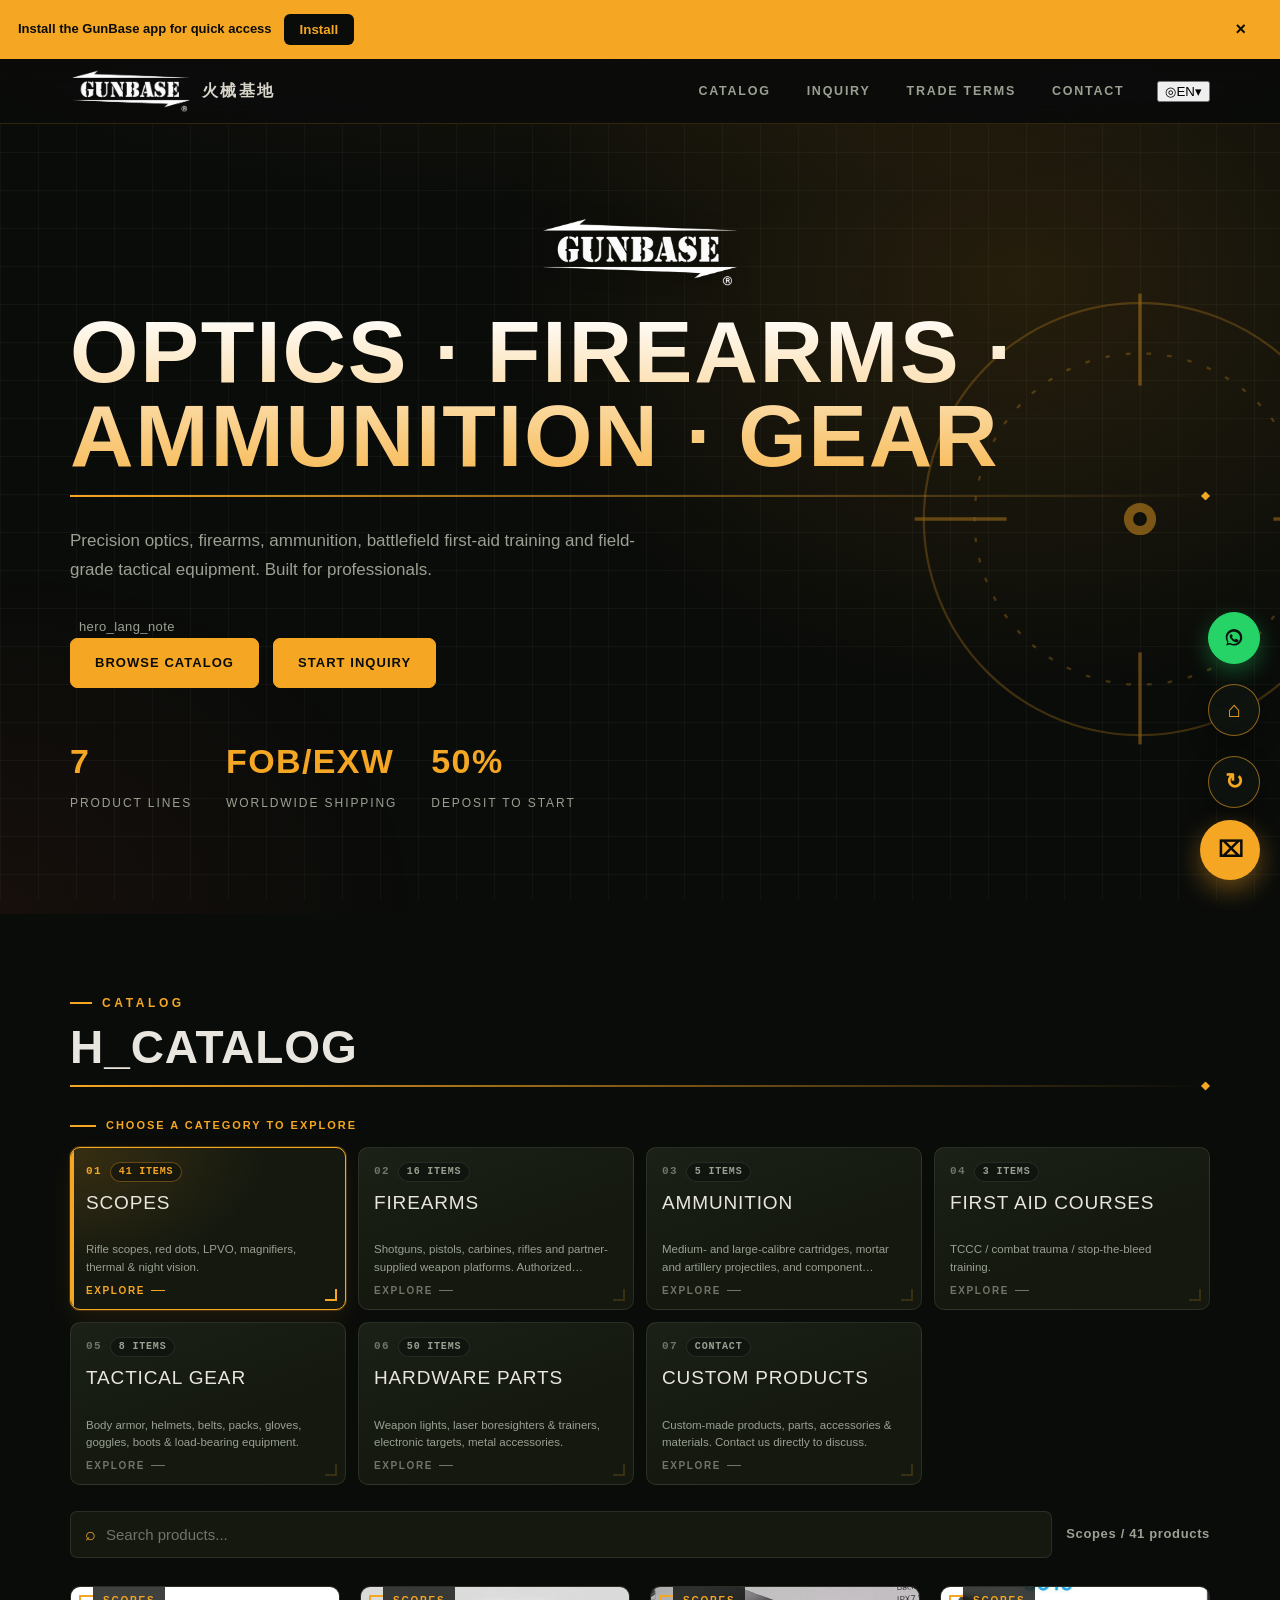
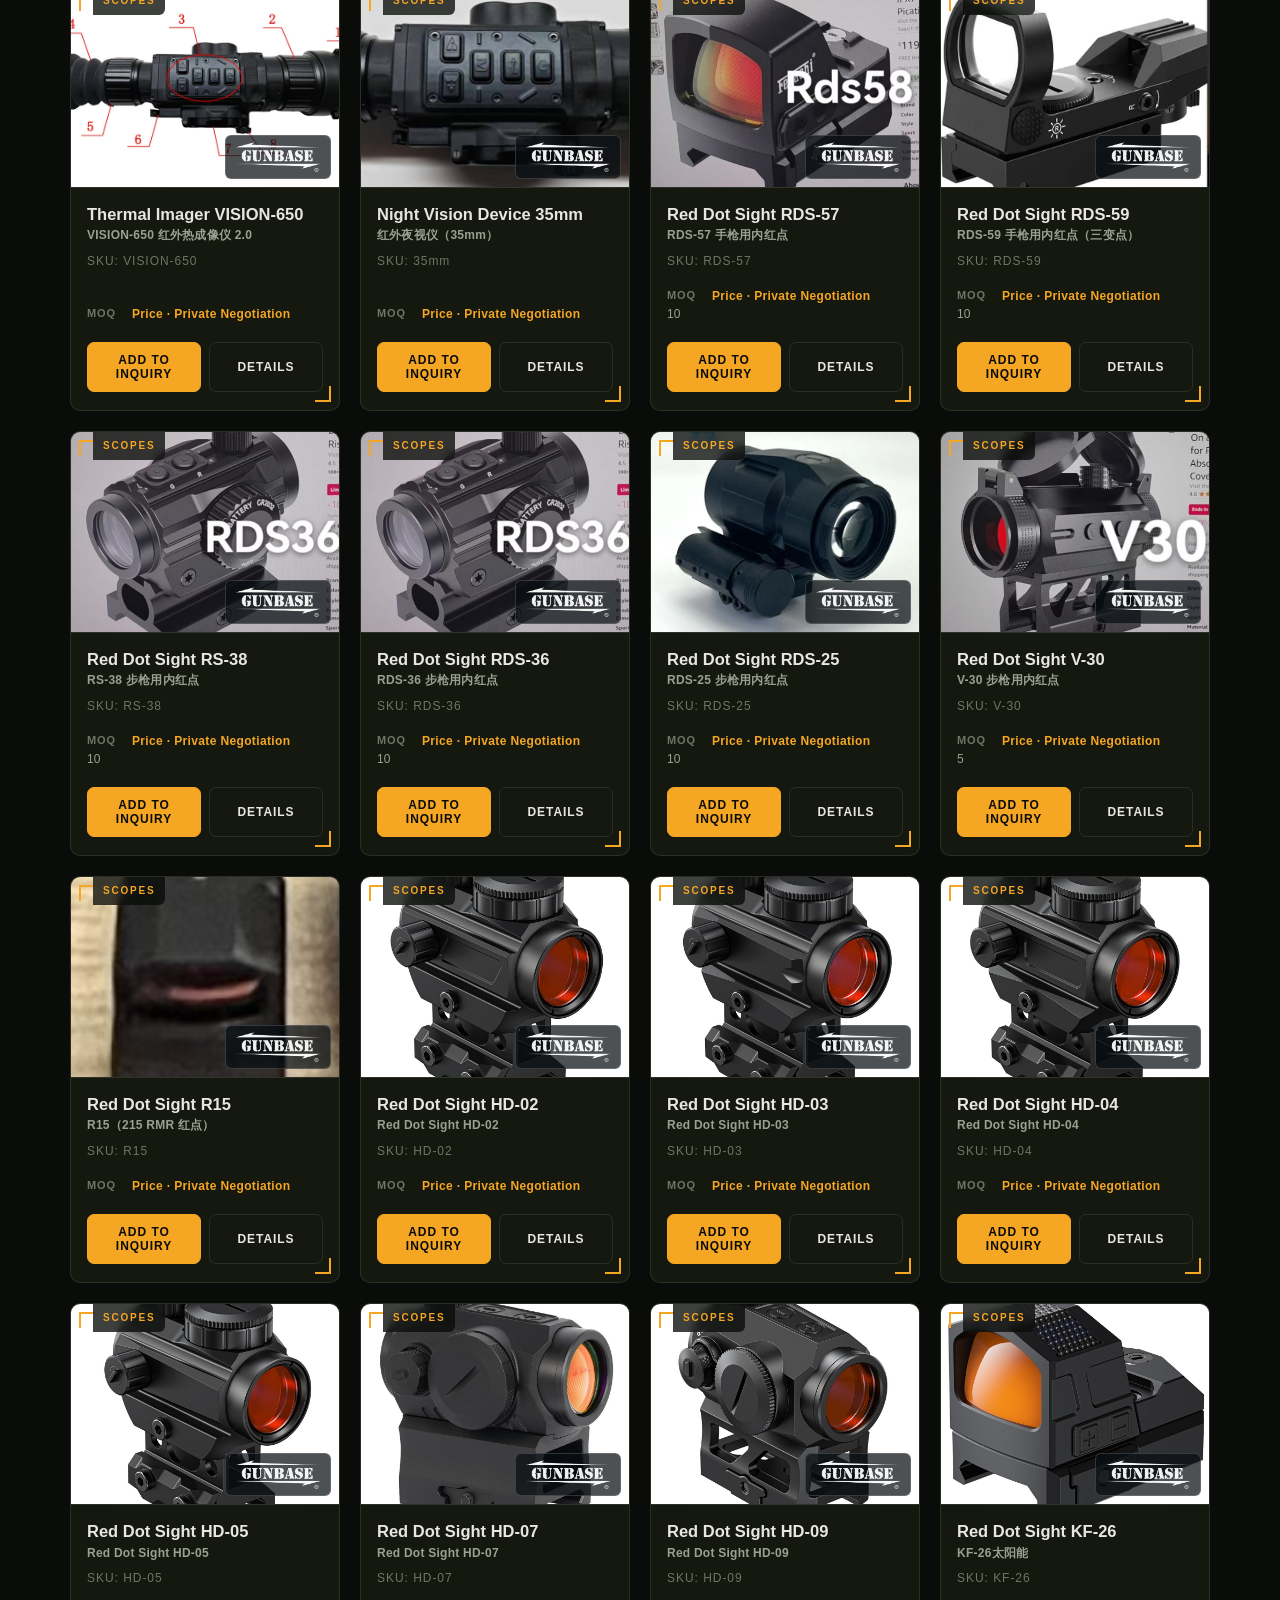
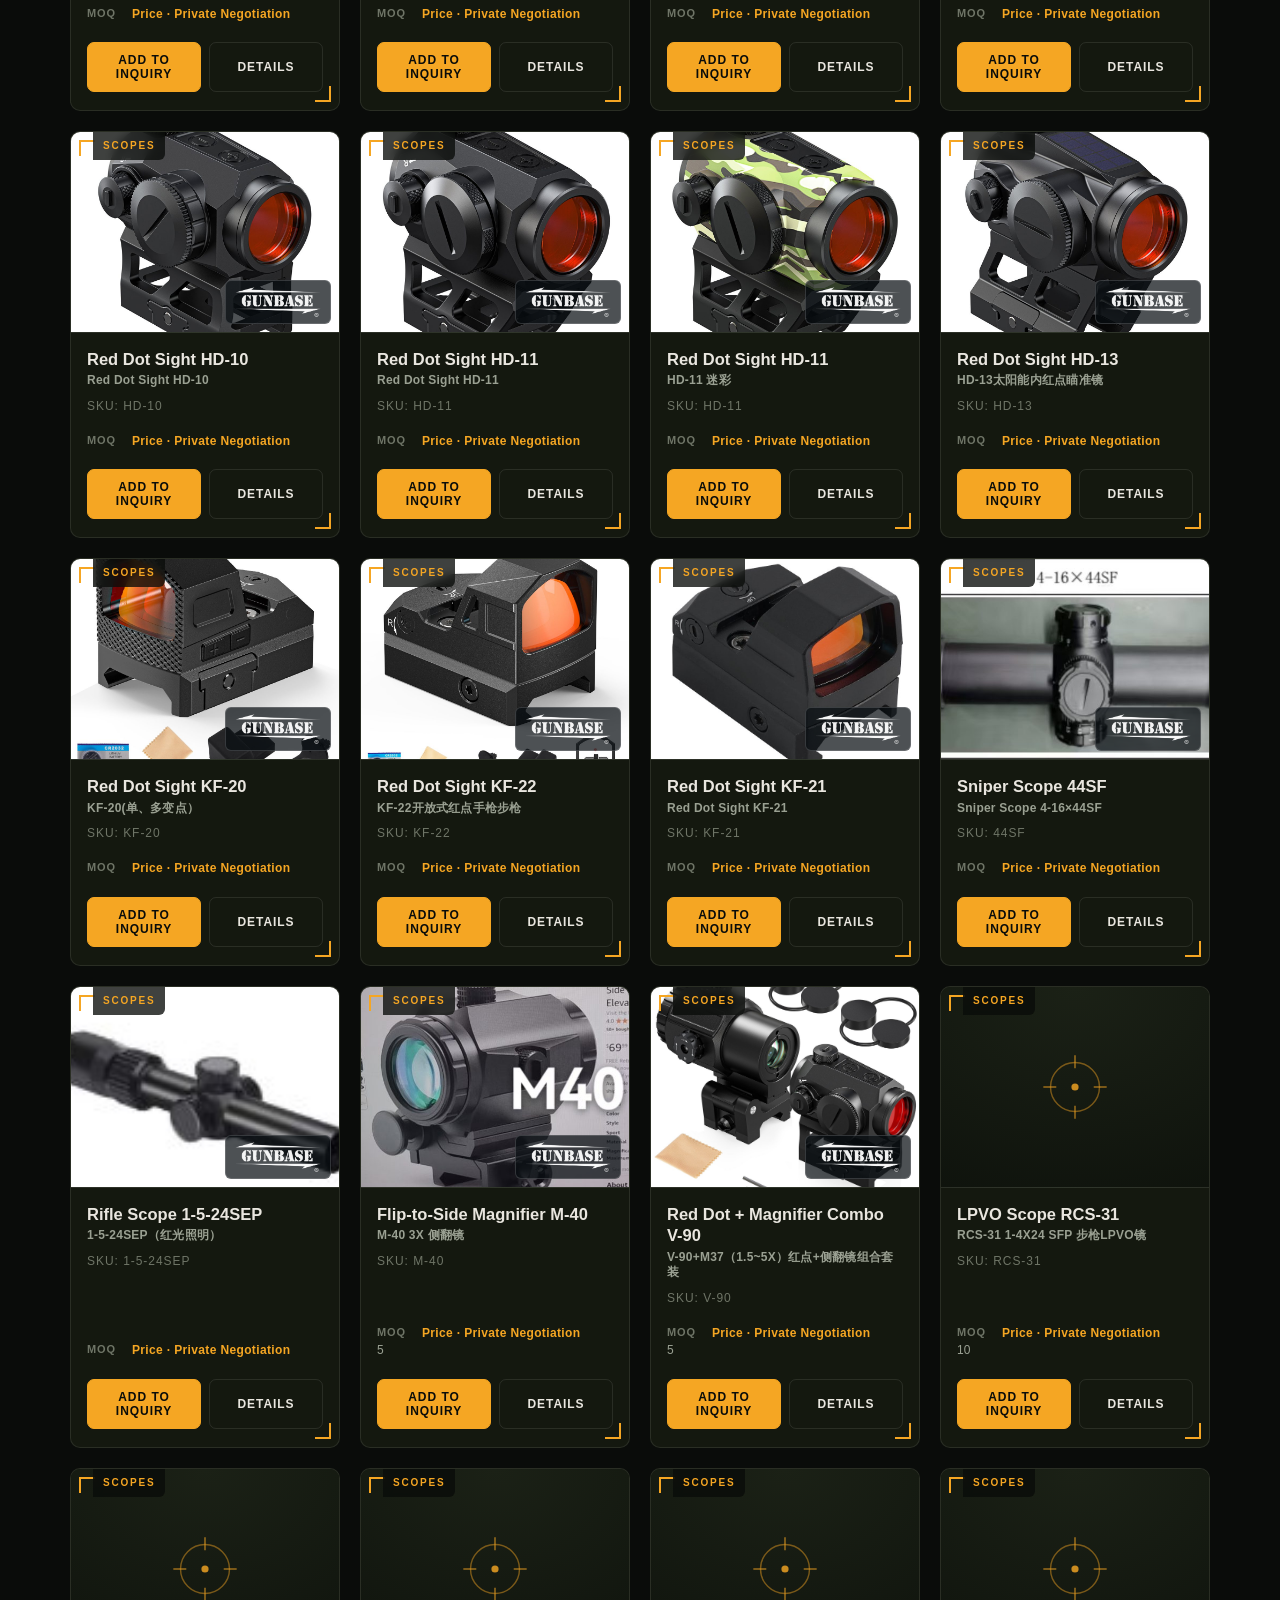
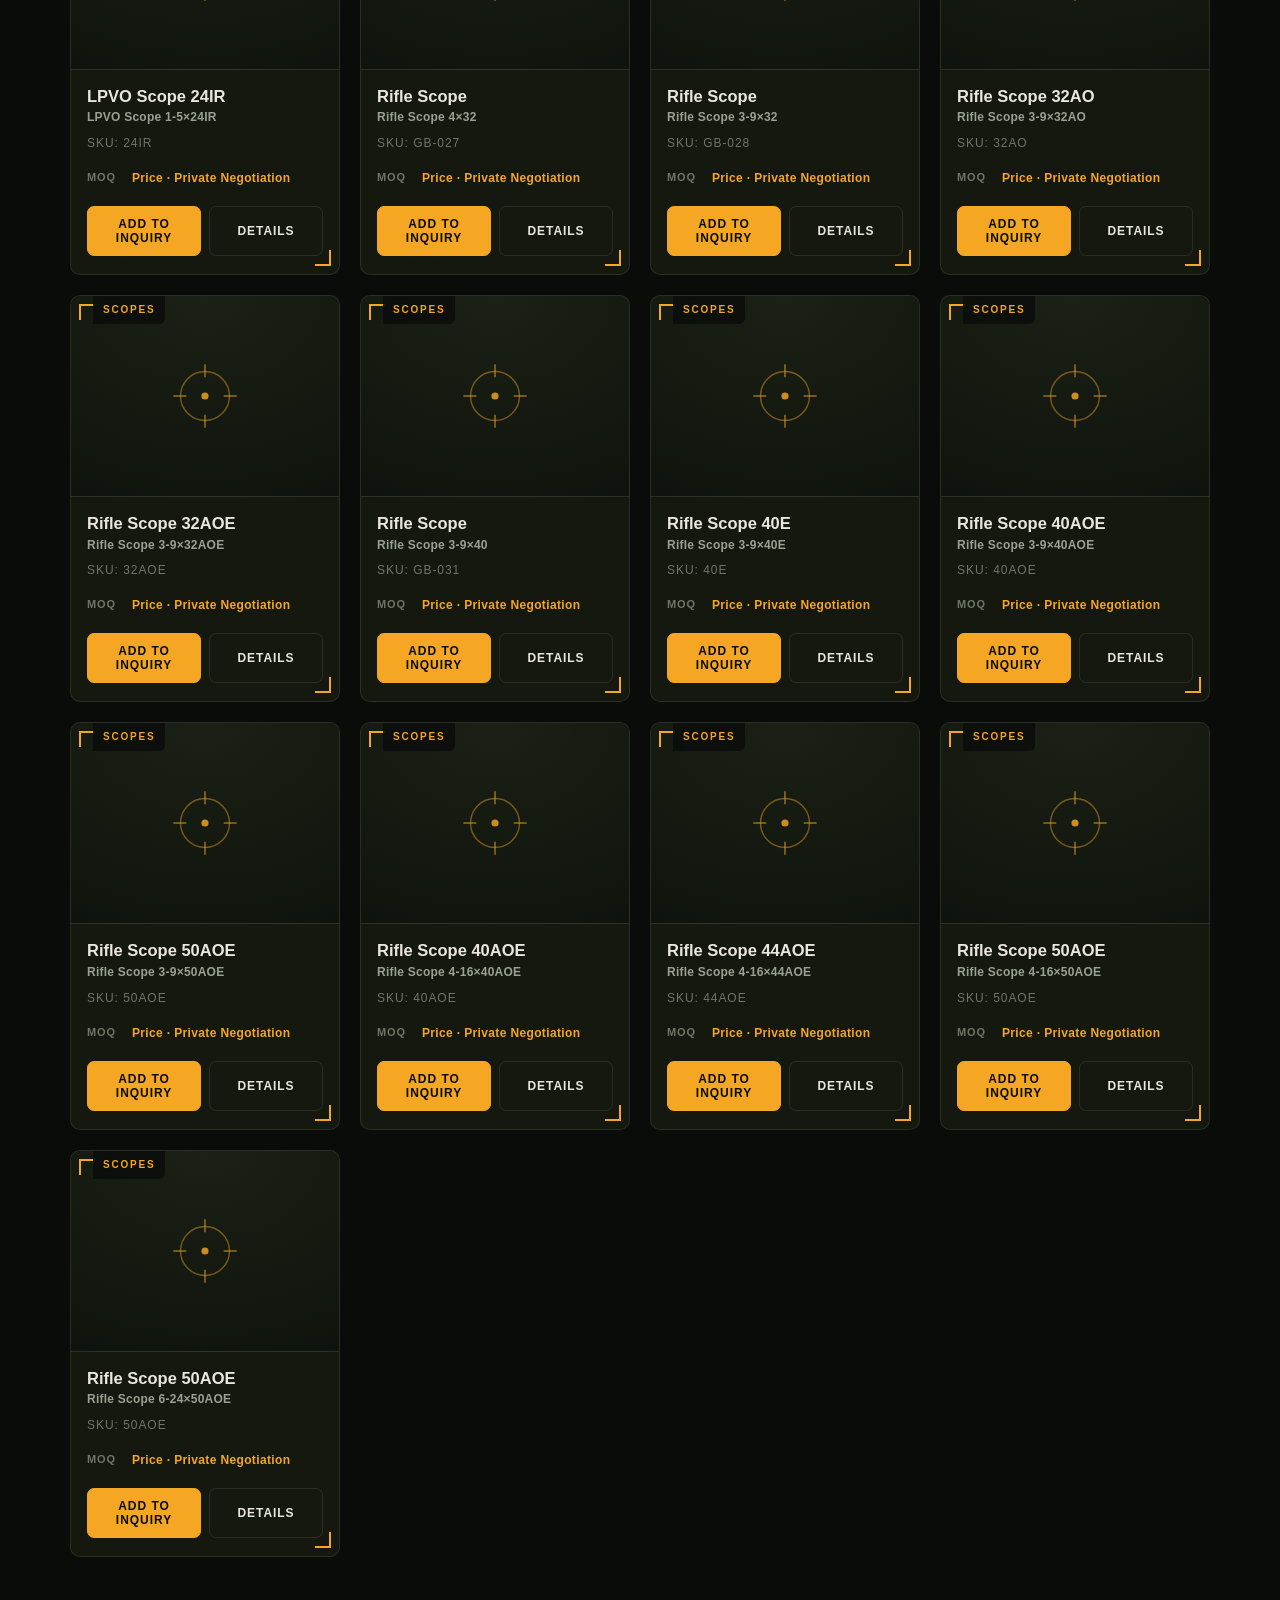
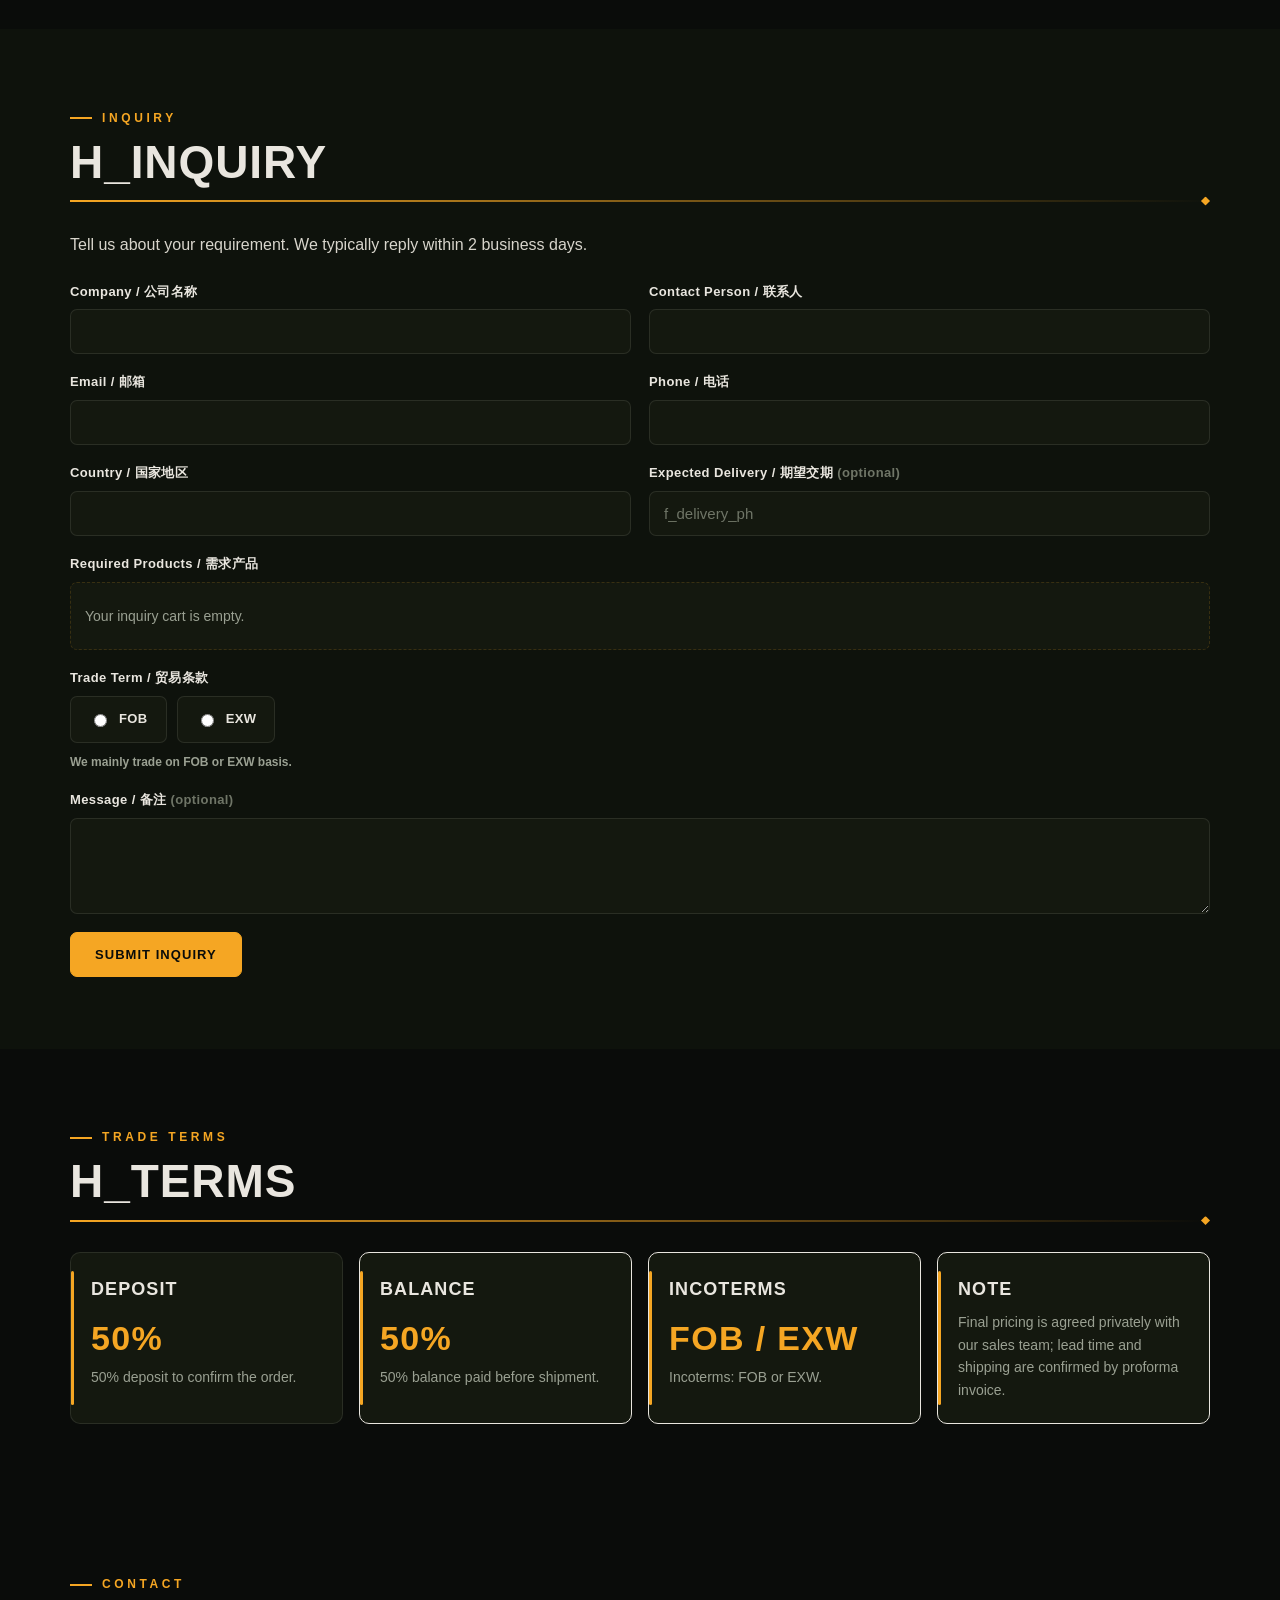
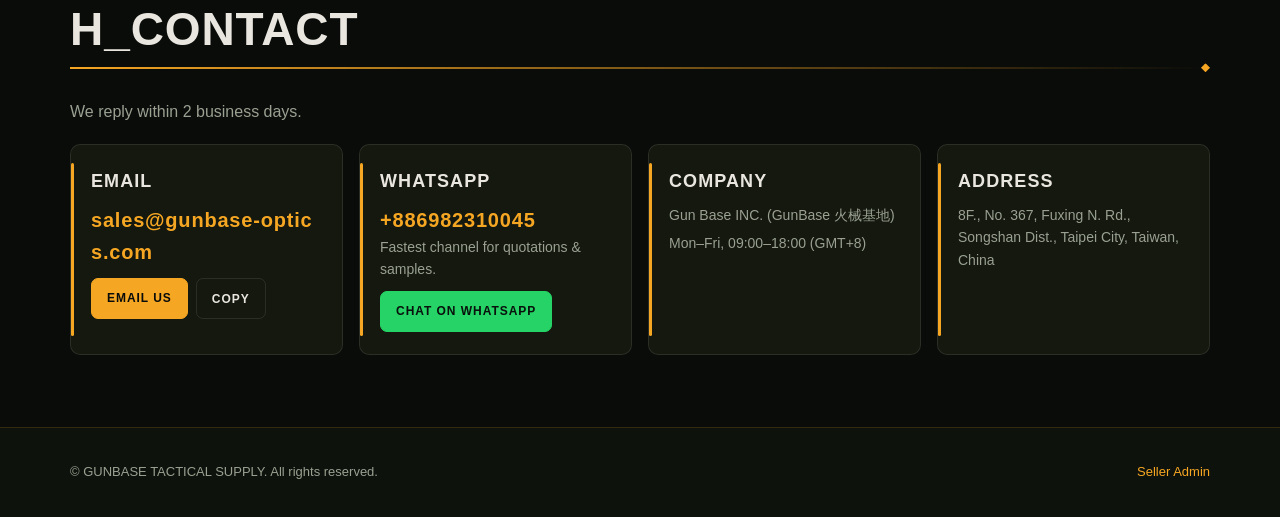
==== commit 5cb8b919: "GunBase: add Traditional Chinese and Spanish (4-language i18n + language picker)" ====
--- a/index.html
+++ b/index.html
@@ -9,6 +9,9 @@
   <link rel="canonical" href="https://gunbase-optics.com/" />
   <link rel="alternate" hreflang="en" href="https://gunbase-optics.com/" />
   <link rel="alternate" hreflang="zh" href="https://gunbase-optics.com/" />
+  <link rel="alternate" hreflang="zh-Hans" href="https://gunbase-optics.com/" />
+  <link rel="alternate" hreflang="zh-Hant" href="https://gunbase-optics.com/" />
+  <link rel="alternate" hreflang="es" href="https://gunbase-optics.com/" />
   <link rel="alternate" hreflang="x-default" href="https://gunbase-optics.com/" />
   <!-- Open Graph (social share preview) -->
   <meta property="og:type" content="website" />
@@ -93,7 +96,12 @@
         <a href="#terms" data-i18n="nav_terms">Trade Terms</a>
         <a href="#contact" data-i18n="nav_contact">Contact</a>
       </nav>
-      <button class="langbtn" id="langBtn">中文</button>
+      <div class="langpick" id="langPick">
+        <button class="langpick__btn" id="langBtn" type="button" aria-haspopup="listbox" aria-expanded="false" aria-label="Language">
+          <span class="langpick__globe" aria-hidden="true">◎</span><span id="langCode">EN</span><span class="langpick__caret" aria-hidden="true">▾</span>
+        </button>
+        <div class="langpick__menu" id="langMenu" role="listbox" aria-label="Select language" aria-hidden="true"></div>
+      </div>
     </div>
   </header>
 
@@ -116,9 +124,8 @@
       <div class="rule"></div>
       <p class="hero__sub" data-i18n="hero_sub">Precision optics, firearms, ammunition, battlefield first-aid training and field-grade tactical equipment. Built for professionals.</p>
       <div class="hero__langs">
-        <span class="hl-en">EN</span> Optics · Firearms · Ammunition · Gear
-        <span class="hl-sep">/</span>
-        <span class="hl-zh">中文</span> 战术光学 · 枪械弹药 · 战场急救 · 战术装备
+        <div class="hero__langbtns" id="heroLangs"></div>
+        <span class="hero__langnote" data-i18n="hero_lang_note">NOW AVAILABLE IN 4 LANGUAGES</span>
       </div>
       <div class="hero__cta">
         <a class="btn" href="#catalog" data-i18n="hero_cta_catalog">Browse Catalog</a>
@@ -136,7 +143,7 @@
   <section class="section" id="catalog">
     <div class="wrap">
       <p class="eyebrow" data-i18n="nav_catalog">Catalog</p>
-      <h2 class="display" style="font-size:clamp(26px,5vw,46px)">PRODUCT CATALOG</h2>
+      <h2 class="display" style="font-size:clamp(26px,5vw,46px)" data-i18n="h_catalog">PRODUCT CATALOG</h2>
       <div class="rule"></div>
 
       <p class="cats__lead" data-i18n="cat_pick">Choose a category to explore</p>
@@ -159,7 +166,7 @@
   <section class="section section--ink" id="inquiry">
     <div class="wrap">
       <p class="eyebrow" data-i18n="nav_inquiry">Inquiry</p>
-      <h2 class="display" style="font-size:clamp(26px,5vw,46px)">REQUEST A QUOTE</h2>
+      <h2 class="display" style="font-size:clamp(26px,5vw,46px)" data-i18n="h_inquiry">REQUEST A QUOTE</h2>
       <div class="rule"></div>
       <p data-i18n="form_intro" style="color:#d8d5cc;max-width:640px">Tell us about your requirement. We typically reply within 2 business days.</p>
 
@@ -192,7 +199,7 @@
           </div>
           <div class="field">
             <label><span data-i18n="f_delivery">Expected Delivery / 期望交期</span> <span class="opt" data-i18n="f_optional">(optional)</span></label>
-            <input name="delivery" type="text" placeholder="e.g. 2026-08 / ASAP" />
+            <input name="delivery" type="text" data-i18n-ph="f_delivery_ph" placeholder="e.g. 2026-08 / ASAP" />
           </div>
 
           <div class="field field--full">
@@ -224,7 +231,7 @@
   <section class="section" id="terms">
     <div class="wrap">
       <p class="eyebrow" data-i18n="nav_terms">Trade Terms</p>
-      <h2 class="display" style="font-size:clamp(26px,5vw,46px)">TRADE & PAYMENT</h2>
+      <h2 class="display" style="font-size:clamp(26px,5vw,46px)" data-i18n="h_terms">TRADE & PAYMENT</h2>
       <div class="rule"></div>
       <div class="terms">
         <div class="term">
@@ -254,7 +261,7 @@
   <section class="section" id="contact">
     <div class="wrap">
       <p class="eyebrow" data-i18n="contact_eyebrow">Contact</p>
-      <h2 class="display" style="font-size:clamp(26px,5vw,46px)">CONTACT US</h2>
+      <h2 class="display" style="font-size:clamp(26px,5vw,46px)" data-i18n="h_contact">CONTACT US</h2>
       <div class="rule"></div>
       <p data-i18n="contact_reply" style="color:var(--muted);max-width:640px">We reply within 2 business days.</p>
 
@@ -350,6 +357,7 @@
 
   <script src="js/config.js"></script>
   <script src="js/i18n.js"></script>
+  <script src="js/s2t.js"></script>
   <script src="js/products.js"></script>
   <script src="js/coming-soon.js"></script>
   <script src="js/scope-switch.js"></script>
--- a/css/style.css
+++ b/css/style.css
@@ -159,17 +159,74 @@
 .btn--sm { padding: 10px 15px; font-size: 12px; }
 .btn--block { width: 100%; }
 
-/* ---------- Category tabs ---------- */
-.tabs { display: flex; flex-wrap: wrap; gap: 10px; margin-bottom: 24px; }
-.tab {
-  border: 1px solid var(--line-2); background: var(--panel); color: var(--muted);
-  padding: 11px 18px; font-weight: 800; letter-spacing: .06em;
-  text-transform: uppercase; font-size: 13px; border-radius: var(--radius-sm);
-  transition: .15s;
-}
-.tab:hover { color: var(--ink); border-color: var(--line); }
-.tab.is-active { background: var(--accent); border-color: var(--accent); color: var(--accent-ink); box-shadow: 0 6px 18px rgba(245,166,35,.22); }
-.tab small { display: block; font-weight: 600; font-size: 11px; letter-spacing: .02em; text-transform: none; opacity: .75; margin-top: 2px; }
+/* ---------- Category explorer: equal-width, equal-height cards ---------- */
+.cats__lead {
+  display: flex; align-items: center; gap: 10px; margin: 0 0 12px;
+  font-size: 11px; font-weight: 800; letter-spacing: .18em;
+  text-transform: uppercase; color: var(--accent);
+}
+.cats__lead::before { content: ""; width: 26px; height: 2px; background: var(--accent); flex: 0 0 auto; }
+.cats {
+  display: grid; grid-template-columns: repeat(4, minmax(0, 1fr));
+  gap: 12px; margin-bottom: 26px;
+}
+.cat {
+  position: relative; display: flex; flex-direction: column; text-align: left;
+  min-height: 150px; padding: 14px 15px 13px; overflow: hidden;
+  border: 1px solid var(--line-2); border-radius: var(--radius);
+  background: linear-gradient(160deg, var(--panel-2), var(--panel) 62%);
+  color: var(--muted); cursor: pointer;
+  transition: border-color .18s ease, transform .18s ease, box-shadow .18s ease;
+}
+.cat::after {
+  content: ""; position: absolute; right: 8px; bottom: 8px; width: 10px; height: 10px;
+  border-right: 2px solid var(--line); border-bottom: 2px solid var(--line); pointer-events: none;
+}
+.cat:hover { transform: translateY(-3px); border-color: var(--line); box-shadow: var(--shadow); color: var(--ink); }
+.cat.is-active {
+  border-color: var(--accent); color: var(--ink);
+  background: radial-gradient(120% 130% at 0% 0%, rgba(245,166,35,.16), transparent 60%), var(--panel);
+  box-shadow: 0 0 0 1px rgba(245,166,35,.22), 0 10px 26px rgba(245,166,35,.09);
+}
+.cat.is-active::before { content: ""; position: absolute; left: 0; top: 0; bottom: 0; width: 3px; background: var(--accent); }
+.cat.is-active::after { border-color: var(--accent); }
+.cat__top { display: flex; align-items: center; justify-content: space-between; gap: 8px; margin-bottom: 10px; }
+.cat__idx { font: 800 11px/1 ui-monospace, Menlo, monospace; letter-spacing: .12em; color: var(--muted-2); }
+.cat.is-active .cat__idx { color: var(--accent); }
+.cat__num {
+  font: 800 10px/1 ui-monospace, Menlo, monospace; letter-spacing: .08em; white-space: nowrap;
+  color: var(--muted); border: 1px solid var(--line-2); border-radius: 20px;
+  padding: 4px 8px; background: rgba(10,12,10,.5);
+}
+.cat.is-active .cat__num { color: var(--accent); border-color: rgba(245,166,35,.35); }
+.cat__name {
+  font-family: var(--font-display); font-size: 19px; line-height: 1.15;
+  letter-spacing: .045em; text-transform: uppercase; color: var(--ink);
+  display: -webkit-box; -webkit-box-orient: vertical; -webkit-line-clamp: 2; line-clamp: 2;
+  overflow: hidden; min-height: 2.3em;
+}
+.cat__desc {
+  margin-top: 6px; font-size: 11.5px; line-height: 1.5; color: var(--muted);
+  display: -webkit-box; -webkit-box-orient: vertical; -webkit-line-clamp: 2; line-clamp: 2;
+  overflow: hidden; min-height: 34px;
+}
+.cat__go {
+  margin-top: auto; padding-top: 9px; display: flex; align-items: center; gap: 6px;
+  font-size: 10px; font-weight: 800; letter-spacing: .16em; text-transform: uppercase; color: var(--muted-2);
+}
+.cat__go::after { content: ""; width: 14px; height: 1px; background: currentColor; transition: width .18s ease; }
+.cat:hover .cat__go, .cat.is-active .cat__go { color: var(--accent); }
+.cat:hover .cat__go::after { width: 24px; }
+@media (max-width: 980px) { .cats { grid-template-columns: repeat(3, minmax(0, 1fr)); } }
+@media (max-width: 720px) {
+  .cats { grid-template-columns: repeat(2, minmax(0, 1fr)); gap: 10px; }
+  .cat { min-height: 122px; padding: 11px 12px; }
+  .cat__top { margin-bottom: 7px; }
+  .cat__name { font-size: 16px; min-height: 1.2em; -webkit-line-clamp: 1; line-clamp: 1; }
+  .cat__desc { font-size: 11px; min-height: 30px; margin-top: 4px; }
+  .cat__go { padding-top: 6px; font-size: 9px; }
+}
+@media (max-width: 380px) { .cat__name { font-size: 14px; } .cat__desc { font-size: 10.5px; } }
 
 .toolbar { display: flex; gap: 14px; flex-wrap: wrap; align-items: center; margin-bottom: 28px; }
 .search {
@@ -205,7 +262,7 @@
 .card:hover .card__media img { transform: scale(1.05); }
 .card__ph { width: 100%; height: 100%; display: flex; align-items: center; justify-content: center; opacity: .9; }
 .card__cat {
-  position: absolute; top: 0; left: 0; background: rgba(10,12,10,.78); color: var(--accent);
+  position: absolute; top: 0; left: 22px; z-index: 3; background: rgba(10,12,10,.78); color: var(--accent);
   font-size: 10px; letter-spacing: .18em; text-transform: uppercase; font-weight: 800;
   padding: 6px 10px; border-bottom-right-radius: 6px; backdrop-filter: blur(4px);
 }
@@ -317,10 +374,19 @@
 #homeBtn { bottom: calc(164px + env(safe-area-inset-bottom, 0px)); }
 #updateBtn { bottom: calc(92px + env(safe-area-inset-bottom, 0px)); }
 @media (max-width: 600px) {
-  .fab { right: 14px; width: 48px; height: 48px; font-size: 20px; }
-  #waBtn { bottom: calc(210px + env(safe-area-inset-bottom, 0px)); }
-  #homeBtn { bottom: calc(150px + env(safe-area-inset-bottom, 0px)); }
-  #updateBtn { bottom: calc(90px + env(safe-area-inset-bottom, 0px)); }
+  /* Compact bottom strip instead of a tall stack: the old vertical stack
+     covered the description text of the category cards on narrow screens. */
+  .fab {
+    right: auto; width: 42px; height: 42px; font-size: 18px;
+    bottom: calc(22px + env(safe-area-inset-bottom, 0px));
+  }
+  /* ID selectors outrank .fab, so the bottom override must use IDs too. */
+  #waBtn, #homeBtn, #updateBtn { bottom: calc(22px + env(safe-area-inset-bottom, 0px)); }
+  #waBtn { left: 12px; }
+  #homeBtn { left: 60px; }
+  #updateBtn { left: 108px; }
+  .cart-toggle { width: 52px; height: 52px; right: 12px; bottom: calc(17px + env(safe-area-inset-bottom, 0px)); }
+  body { padding-bottom: 64px; }
 }
 .drawer-mask { position: fixed; inset: 0; background: rgba(0,0,0,.6); backdrop-filter: blur(2px); z-index: 70; display: none; }
 .drawer-mask.open { display: block; }
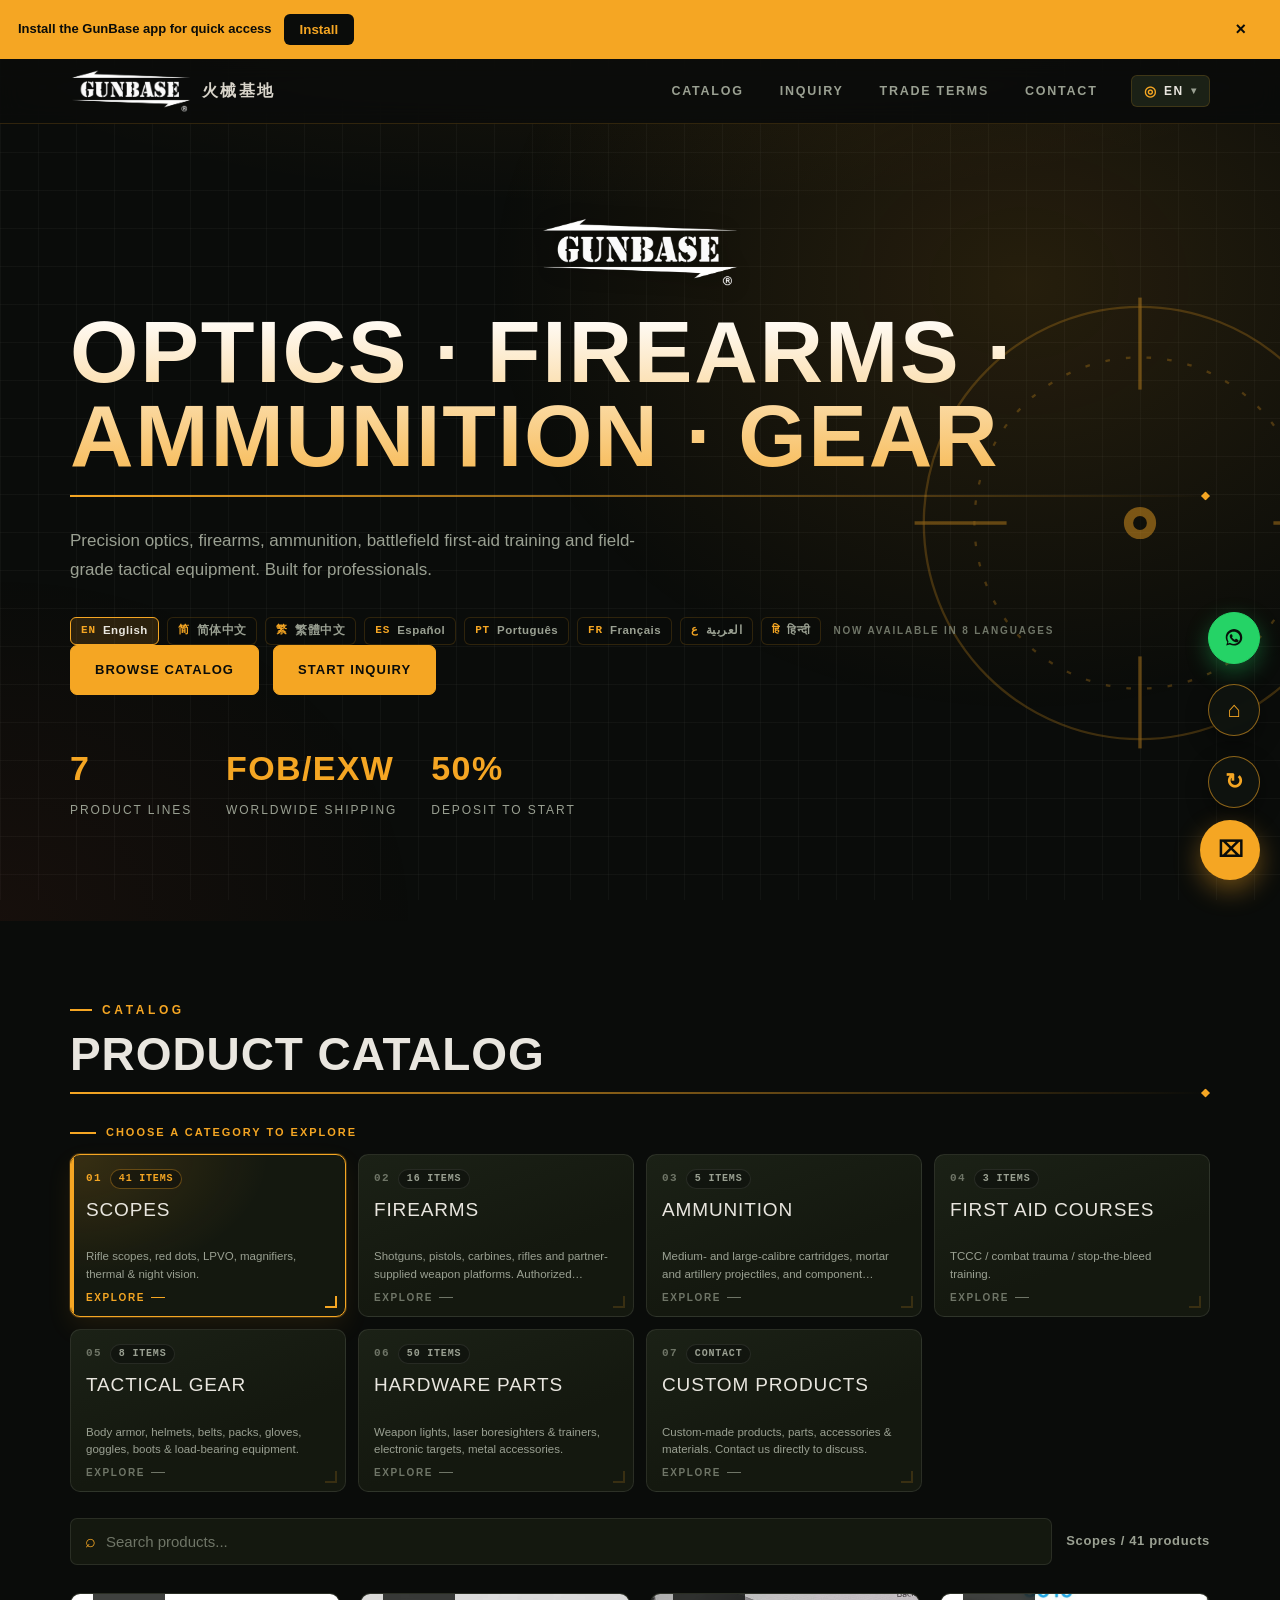
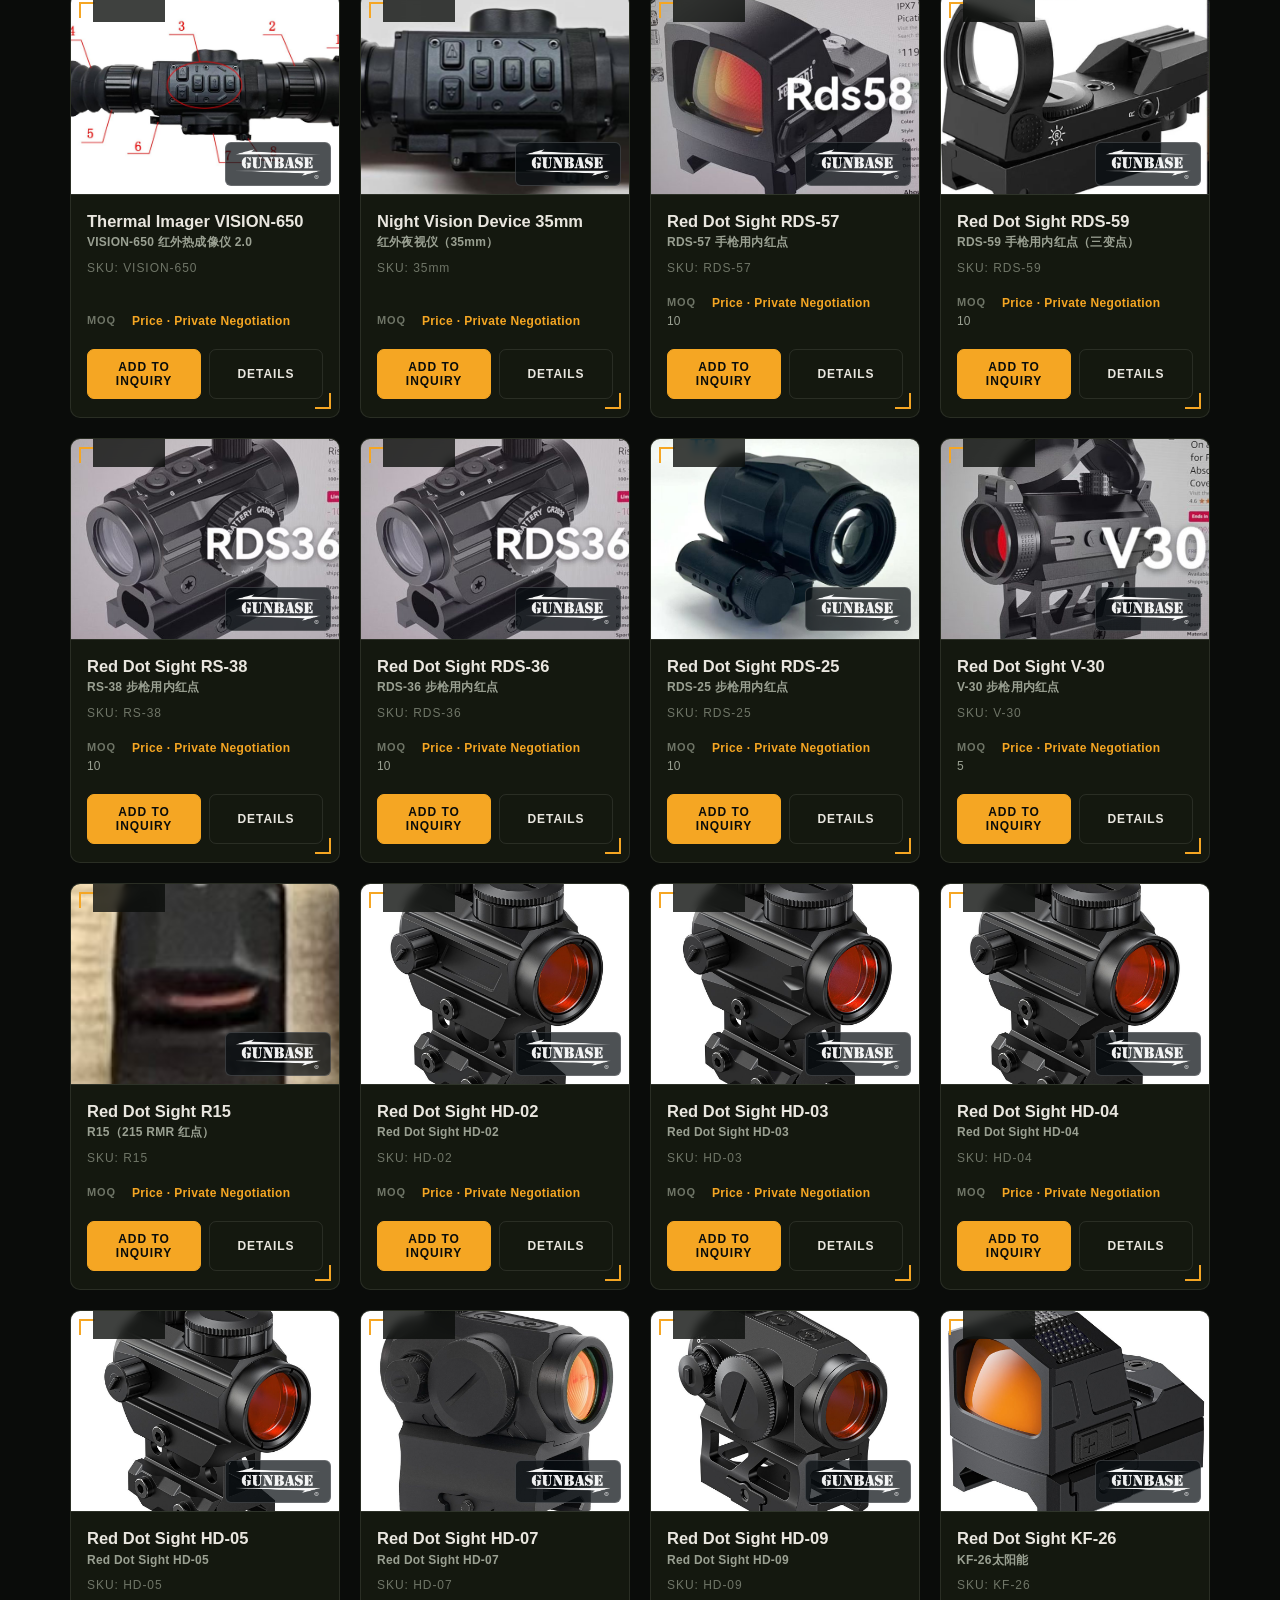
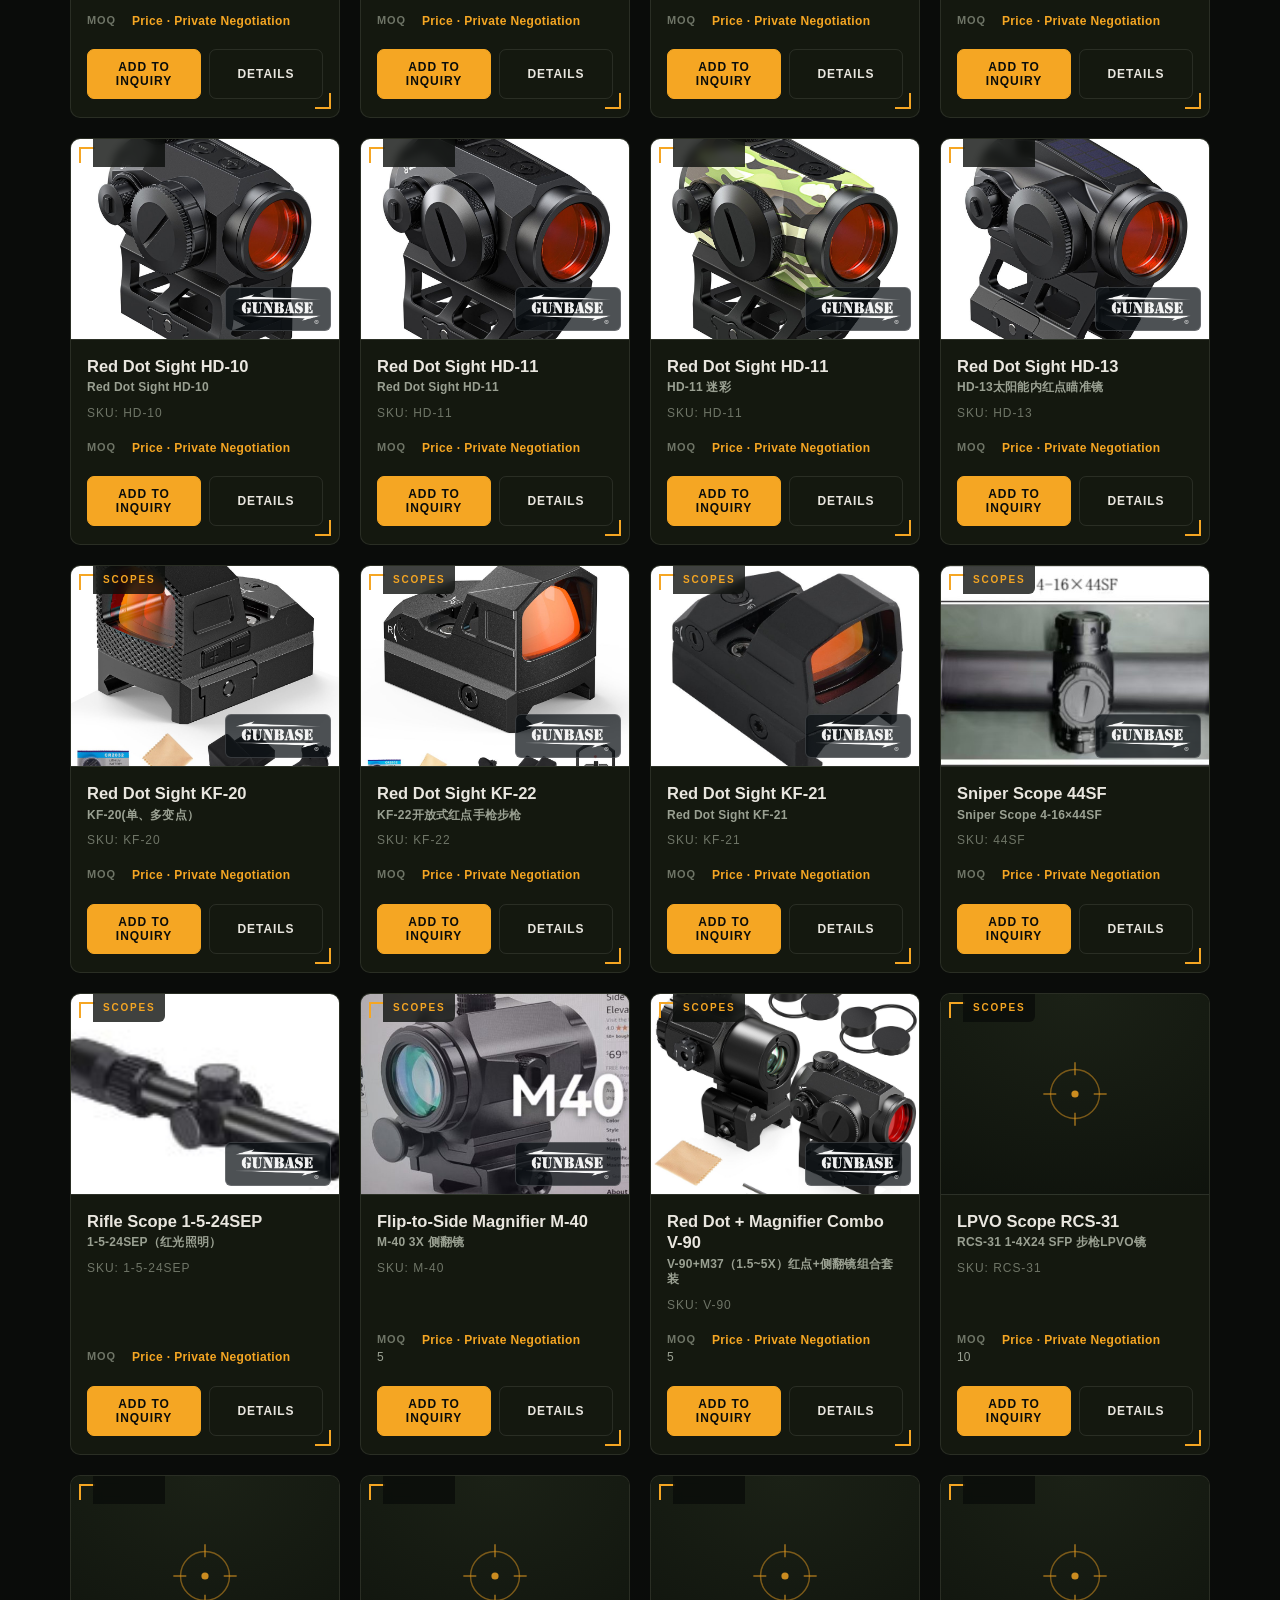
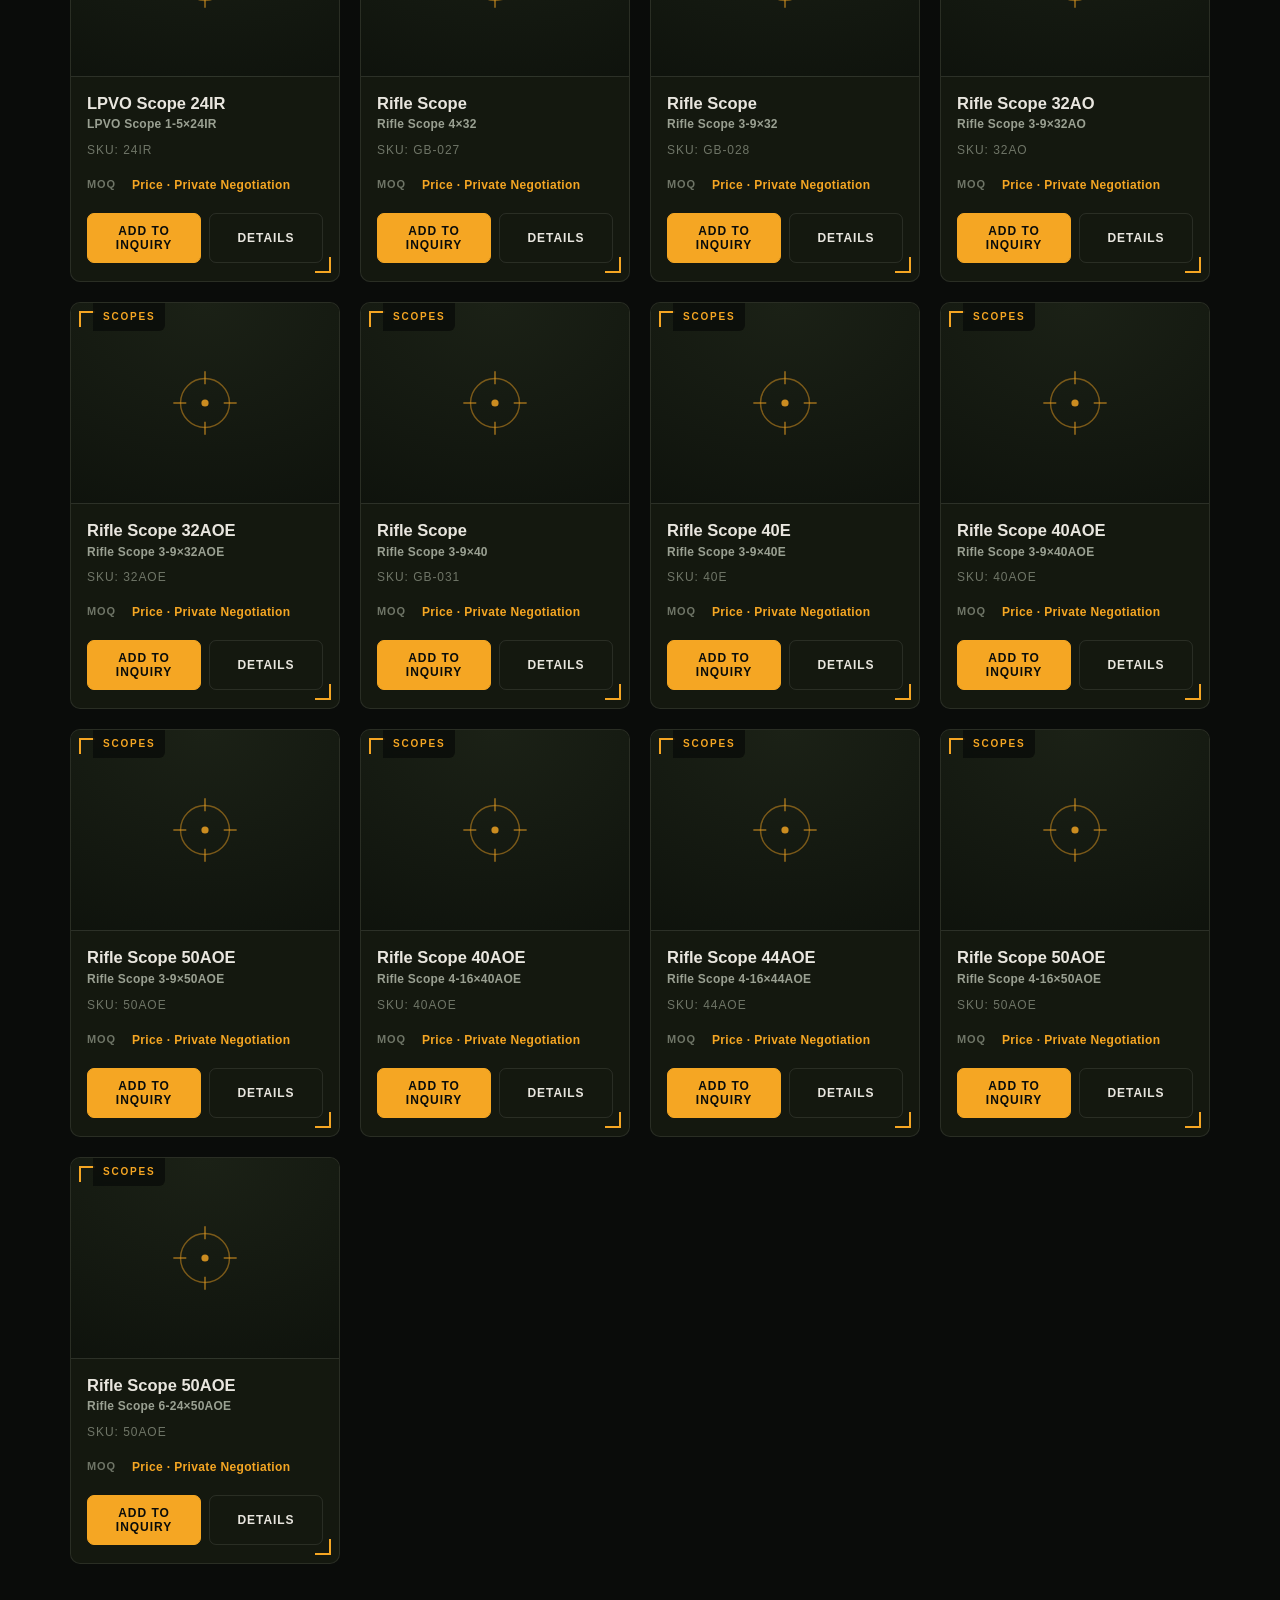
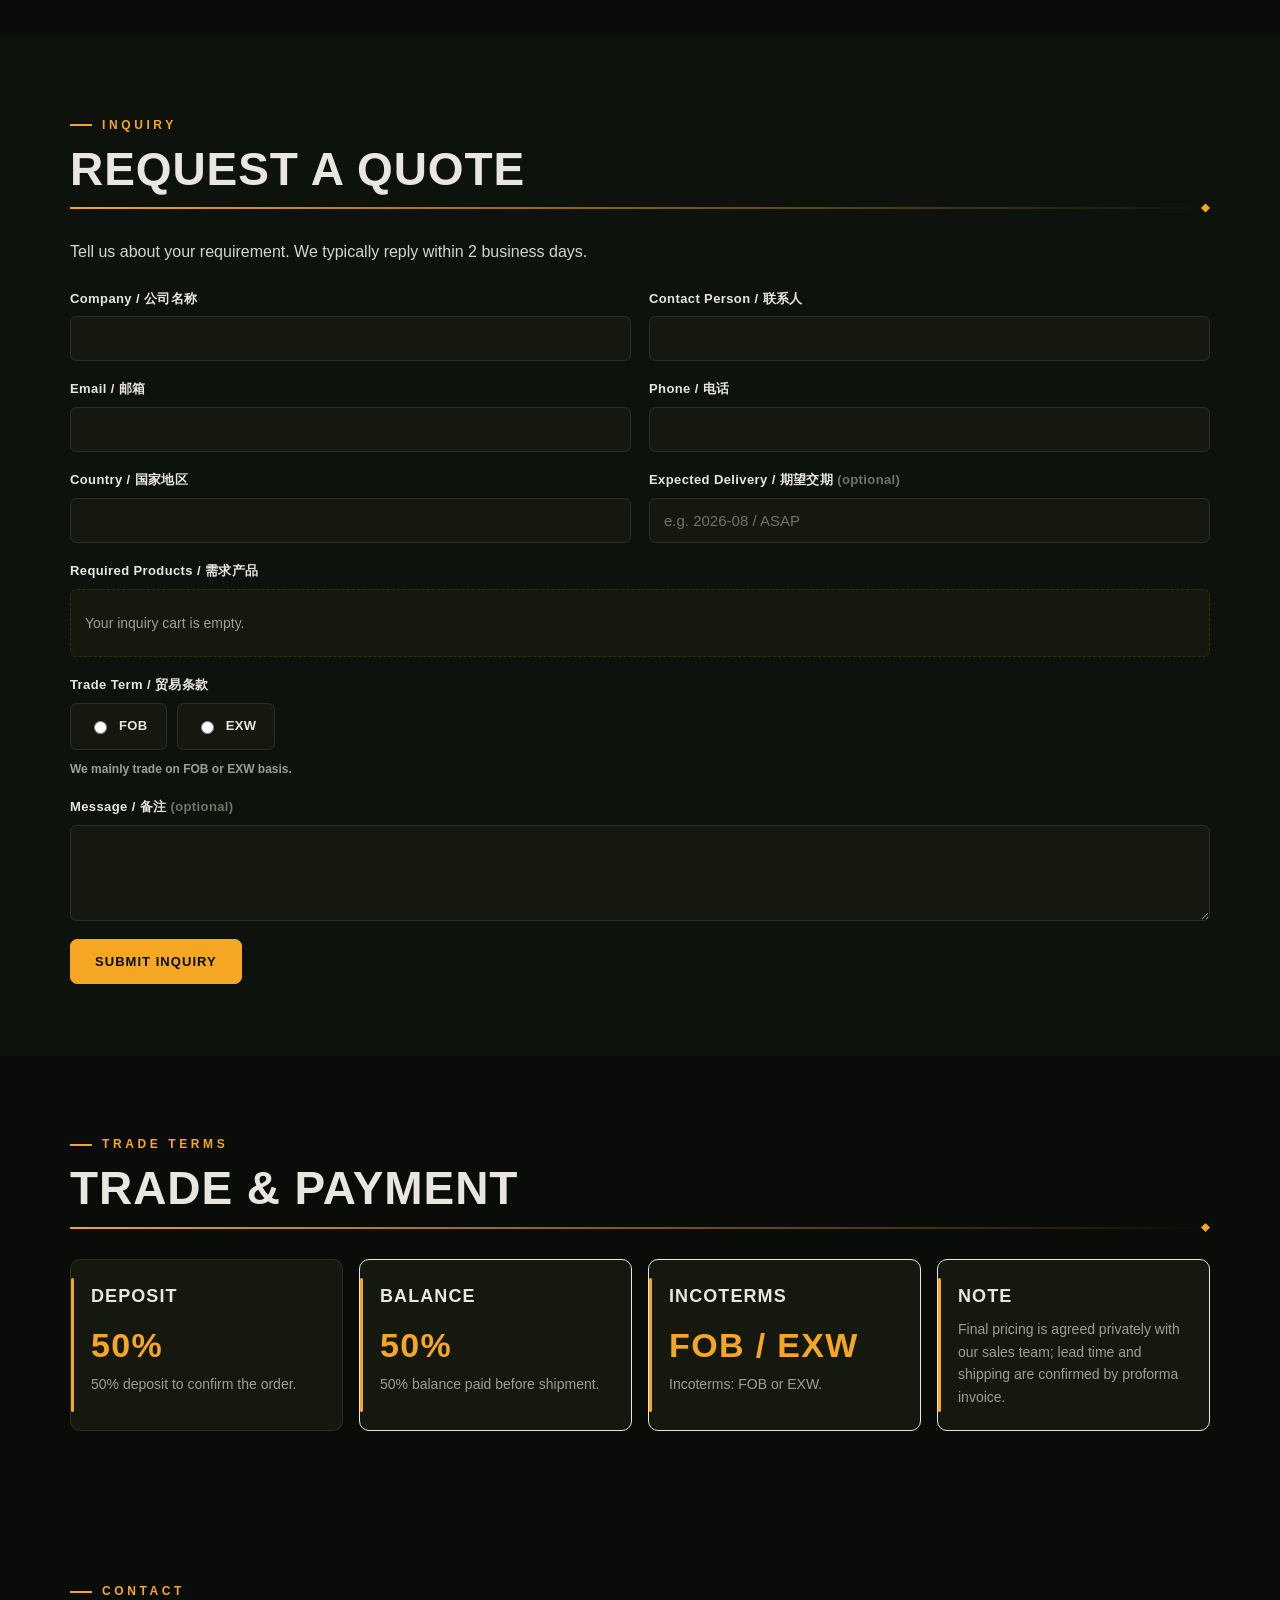
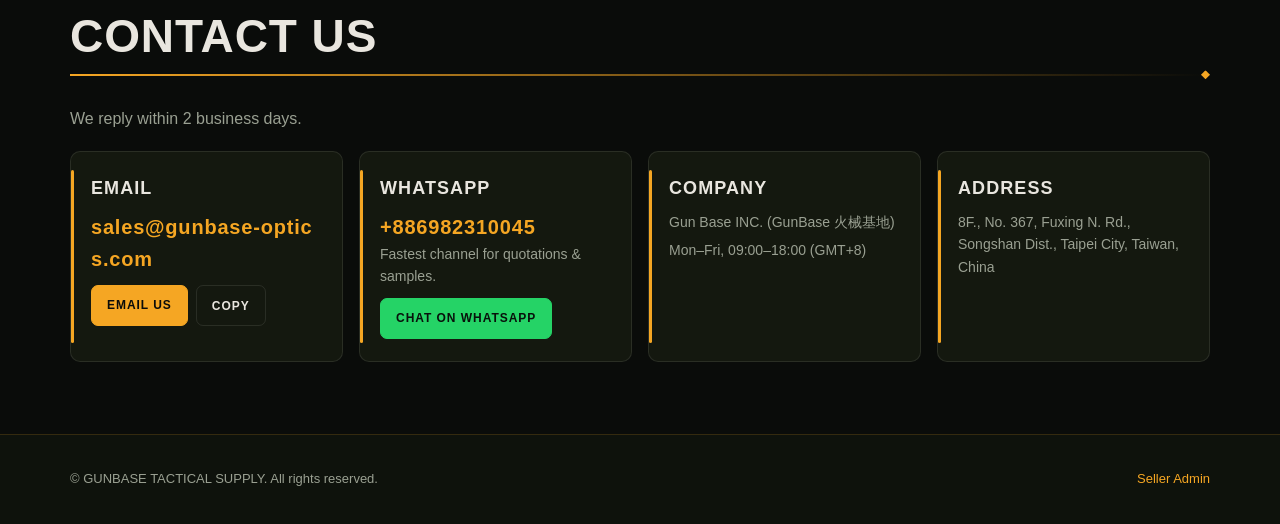
==== commit 2a8181ca: "GunBase: add Portuguese, French, Arabic (RTL) and Hindi - 8 languages total, SW v19" ====
--- a/index.html
+++ b/index.html
@@ -1,5 +1,5 @@
 <!DOCTYPE html>
-<html lang="en">
+<html lang="en" dir="ltr">
 <head>
   <meta charset="UTF-8" />
   <meta name="viewport" content="width=device-width, initial-scale=1, viewport-fit=cover" />
@@ -12,6 +12,10 @@
   <link rel="alternate" hreflang="zh-Hans" href="https://gunbase-optics.com/" />
   <link rel="alternate" hreflang="zh-Hant" href="https://gunbase-optics.com/" />
   <link rel="alternate" hreflang="es" href="https://gunbase-optics.com/" />
+  <link rel="alternate" hreflang="pt" href="https://gunbase-optics.com/" />
+  <link rel="alternate" hreflang="fr" href="https://gunbase-optics.com/" />
+  <link rel="alternate" hreflang="ar" href="https://gunbase-optics.com/" />
+  <link rel="alternate" hreflang="hi" href="https://gunbase-optics.com/" />
   <link rel="alternate" hreflang="x-default" href="https://gunbase-optics.com/" />
   <!-- Open Graph (social share preview) -->
   <meta property="og:type" content="website" />
@@ -125,7 +129,7 @@
       <p class="hero__sub" data-i18n="hero_sub">Precision optics, firearms, ammunition, battlefield first-aid training and field-grade tactical equipment. Built for professionals.</p>
       <div class="hero__langs">
         <div class="hero__langbtns" id="heroLangs"></div>
-        <span class="hero__langnote" data-i18n="hero_lang_note">NOW AVAILABLE IN 4 LANGUAGES</span>
+        <span class="hero__langnote" data-i18n="hero_lang_note">NOW AVAILABLE IN 8 LANGUAGES</span>
       </div>
       <div class="hero__cta">
         <a class="btn" href="#catalog" data-i18n="hero_cta_catalog">Browse Catalog</a>
--- a/css/style.css
+++ b/css/style.css
@@ -105,12 +105,33 @@
   transition: color .15s, background .15s, border-color .15s;
 }
 .nav a:hover { color: var(--ink); background: var(--panel-2); border-color: var(--line); }
-.langbtn {
+/* ---------- Language picker (EN / 简体 / 繁體 / Español) ---------- */
+.langpick { position: relative; flex: 0 0 auto; }
+.langpick__btn {
+  display: flex; align-items: center; gap: 7px; cursor: pointer;
   background: var(--panel-2); color: var(--ink); border: 1px solid var(--line);
-  padding: 8px 14px; font-weight: 700; font-size: 12px; letter-spacing: .12em;
-  text-transform: uppercase; border-radius: 6px; transition: .15s;
-}
-.langbtn:hover { border-color: var(--accent); color: var(--accent); }
+  padding: 8px 12px; font-weight: 800; font-size: 12px; letter-spacing: .12em;
+  border-radius: 6px; transition: .15s; white-space: nowrap;
+}
+.langpick__btn:hover, .langpick.is-open .langpick__btn { border-color: var(--accent); color: var(--accent); }
+.langpick__globe { color: var(--accent); font-size: 14px; line-height: 1; }
+.langpick__caret { color: var(--muted); font-size: 10px; line-height: 1; }
+.langpick__menu {
+  display: none; position: absolute; top: calc(100% + 8px); right: 0; z-index: 80;
+  min-width: 192px; padding: 6px; border: 1px solid var(--line);
+  background: var(--panel-2); border-radius: 10px; box-shadow: var(--shadow);
+}
+.langpick.is-open .langpick__menu { display: block; }
+.langpick__opt {
+  display: flex; align-items: center; gap: 10px; width: 100%; cursor: pointer;
+  padding: 9px 10px; border: 0; border-radius: 7px; background: transparent;
+  color: var(--muted); font-size: 12.5px; font-weight: 600; line-height: 1.2; text-align: left;
+}
+.langpick__opt:hover { background: var(--panel-3); color: var(--ink); }
+.langpick__opt.is-active { background: rgba(245,166,35,.12); color: var(--accent); }
+.langpick__opt b { font: 800 11px/1 ui-monospace, Menlo, monospace; min-width: 22px; letter-spacing: .06em; }
+.langpick__opt .tick { margin-left: auto; opacity: 0; font-style: normal; }
+.langpick__opt.is-active .tick { opacity: 1; }
 
 /* ---------- Hero ---------- */
 .hero { position: relative; padding: 92px 0 100px; overflow: hidden; }
@@ -137,9 +158,19 @@
 .hero__stats { display: flex; gap: 34px; margin-top: 46px; flex-wrap: wrap; }
 .hero__stat b { display: block; font-family: var(--font-display); font-size: 34px; color: var(--accent); letter-spacing: .04em; }
 .hero__stat span { font-size: 12px; letter-spacing: .16em; text-transform: uppercase; color: var(--muted); }
-.hero__langs { display: flex; flex-wrap: wrap; align-items: center; gap: 9px; margin: 20px 0 0; font-size: 13px; color: var(--muted); letter-spacing: .03em; }
-.hero__langs .hl-en, .hero__langs .hl-zh { color: var(--accent); font-weight: 800; font-size: 11px; letter-spacing: .14em; border: 1px solid var(--line); padding: 3px 8px; border-radius: 5px; }
-.hero__langs .hl-sep { color: var(--muted-2); }
+.hero__langs { display: flex; flex-wrap: wrap; align-items: center; gap: 12px; margin: 20px 0 0; font-size: 13px; color: var(--muted); letter-spacing: .03em; }
+.hero__langbtns { display: flex; flex-wrap: wrap; gap: 8px; }
+.hero__langbtn {
+  display: flex; align-items: center; gap: 7px; cursor: pointer;
+  padding: 6px 10px; border: 1px solid var(--line); border-radius: 6px;
+  background: rgba(10,12,10,.45); color: var(--muted);
+  font-size: 11.5px; font-weight: 600; line-height: 1.2; letter-spacing: .04em; transition: .15s;
+}
+.hero__langbtn b { font: 800 11px/1 ui-monospace, Menlo, monospace; color: var(--accent); letter-spacing: .08em; }
+.hero__langbtn:hover { border-color: var(--accent); color: var(--ink); }
+.hero__langbtn.is-active { border-color: var(--accent); background: rgba(245,166,35,.14); color: var(--ink); }
+.hero__langnote { color: var(--muted-2); font-size: 10px; font-weight: 700; letter-spacing: .18em; text-transform: uppercase; }
+@media (max-width: 380px) { .hero__langnote { display: none; } }
 
 /* ---------- Buttons ---------- */
 .btn {
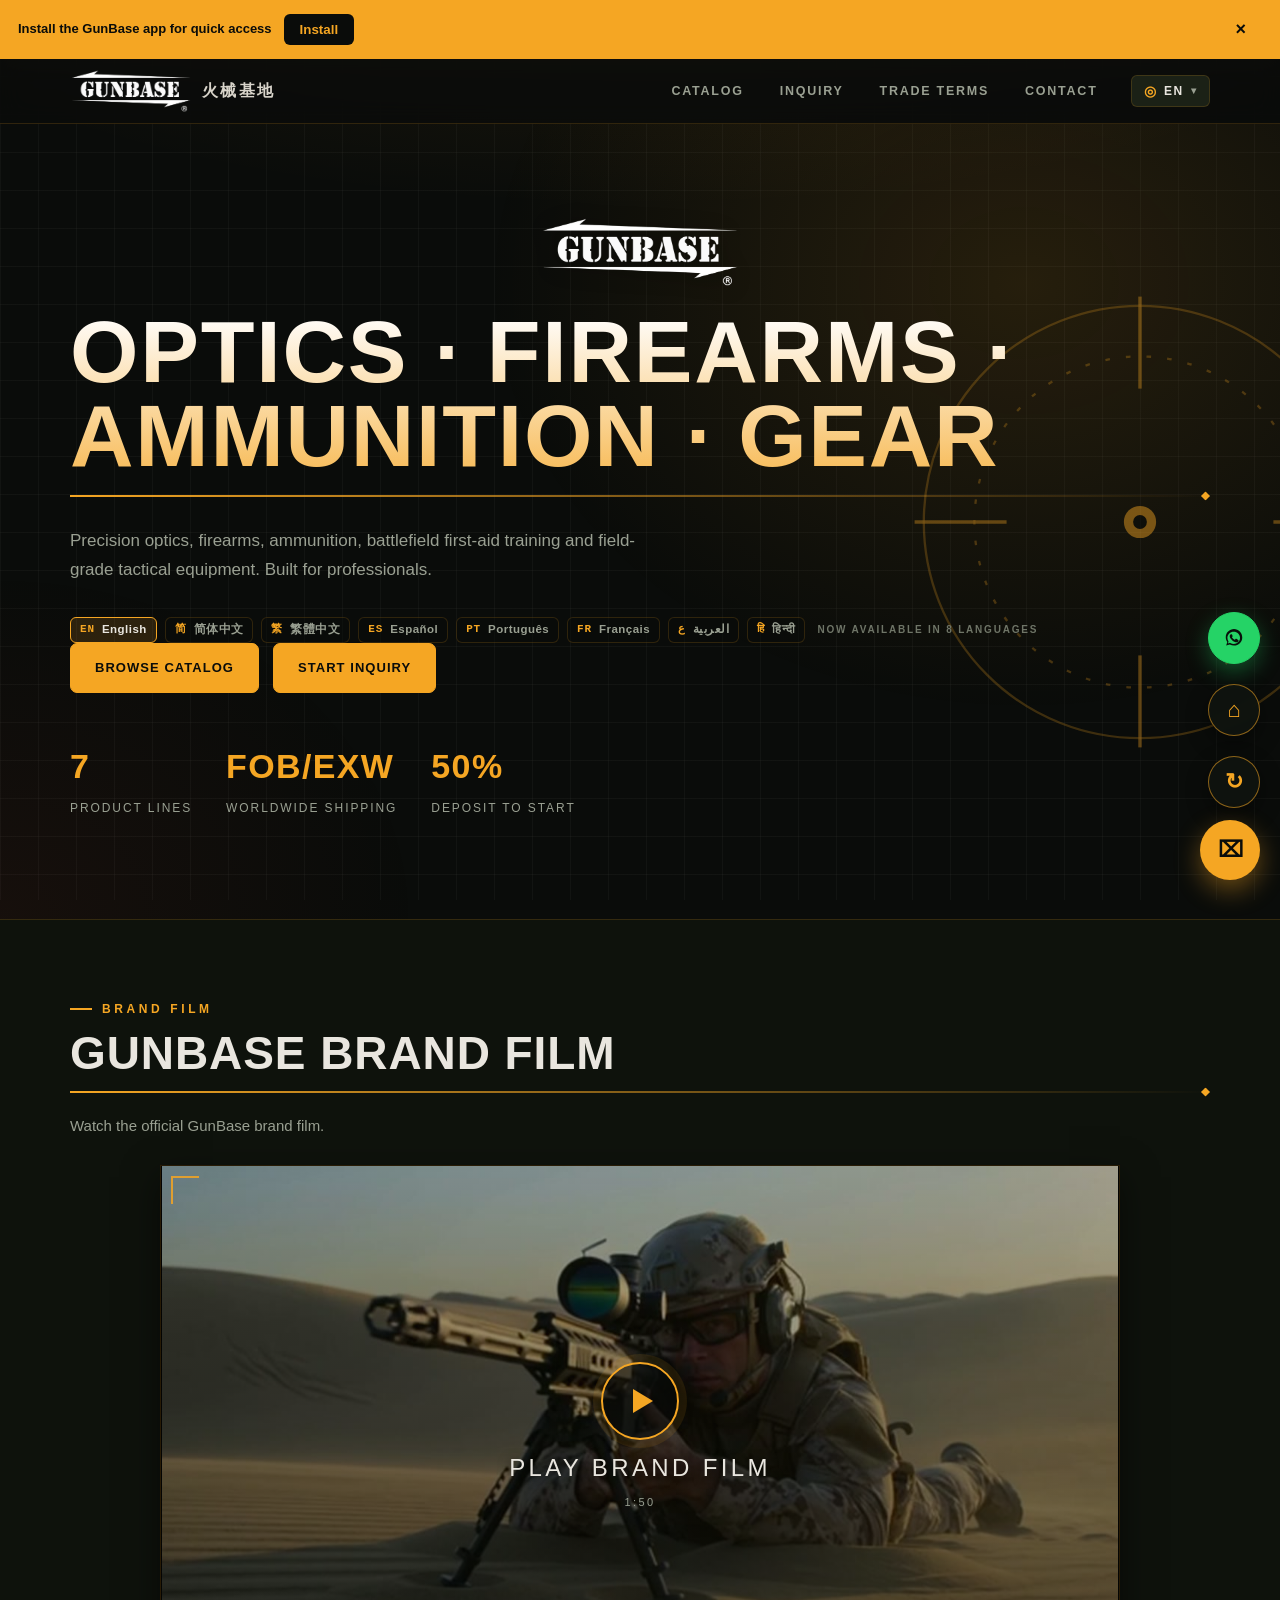
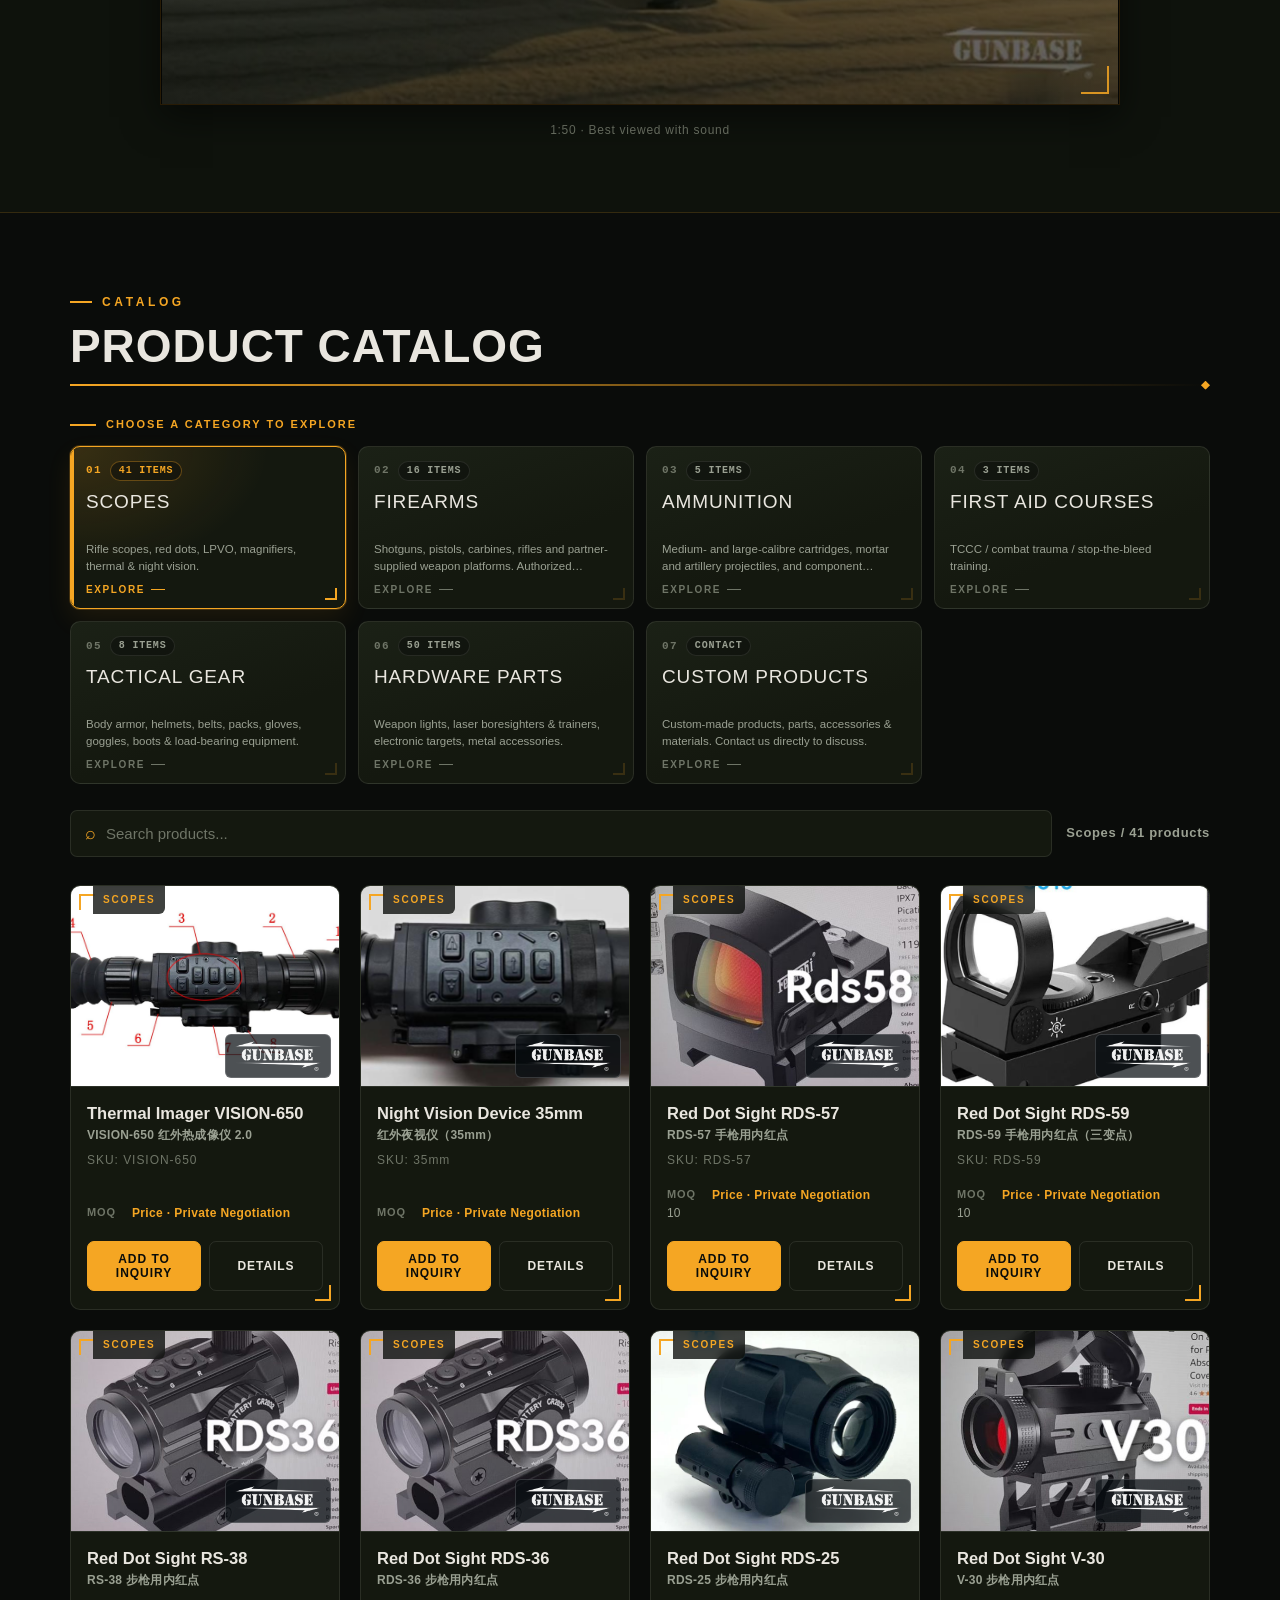
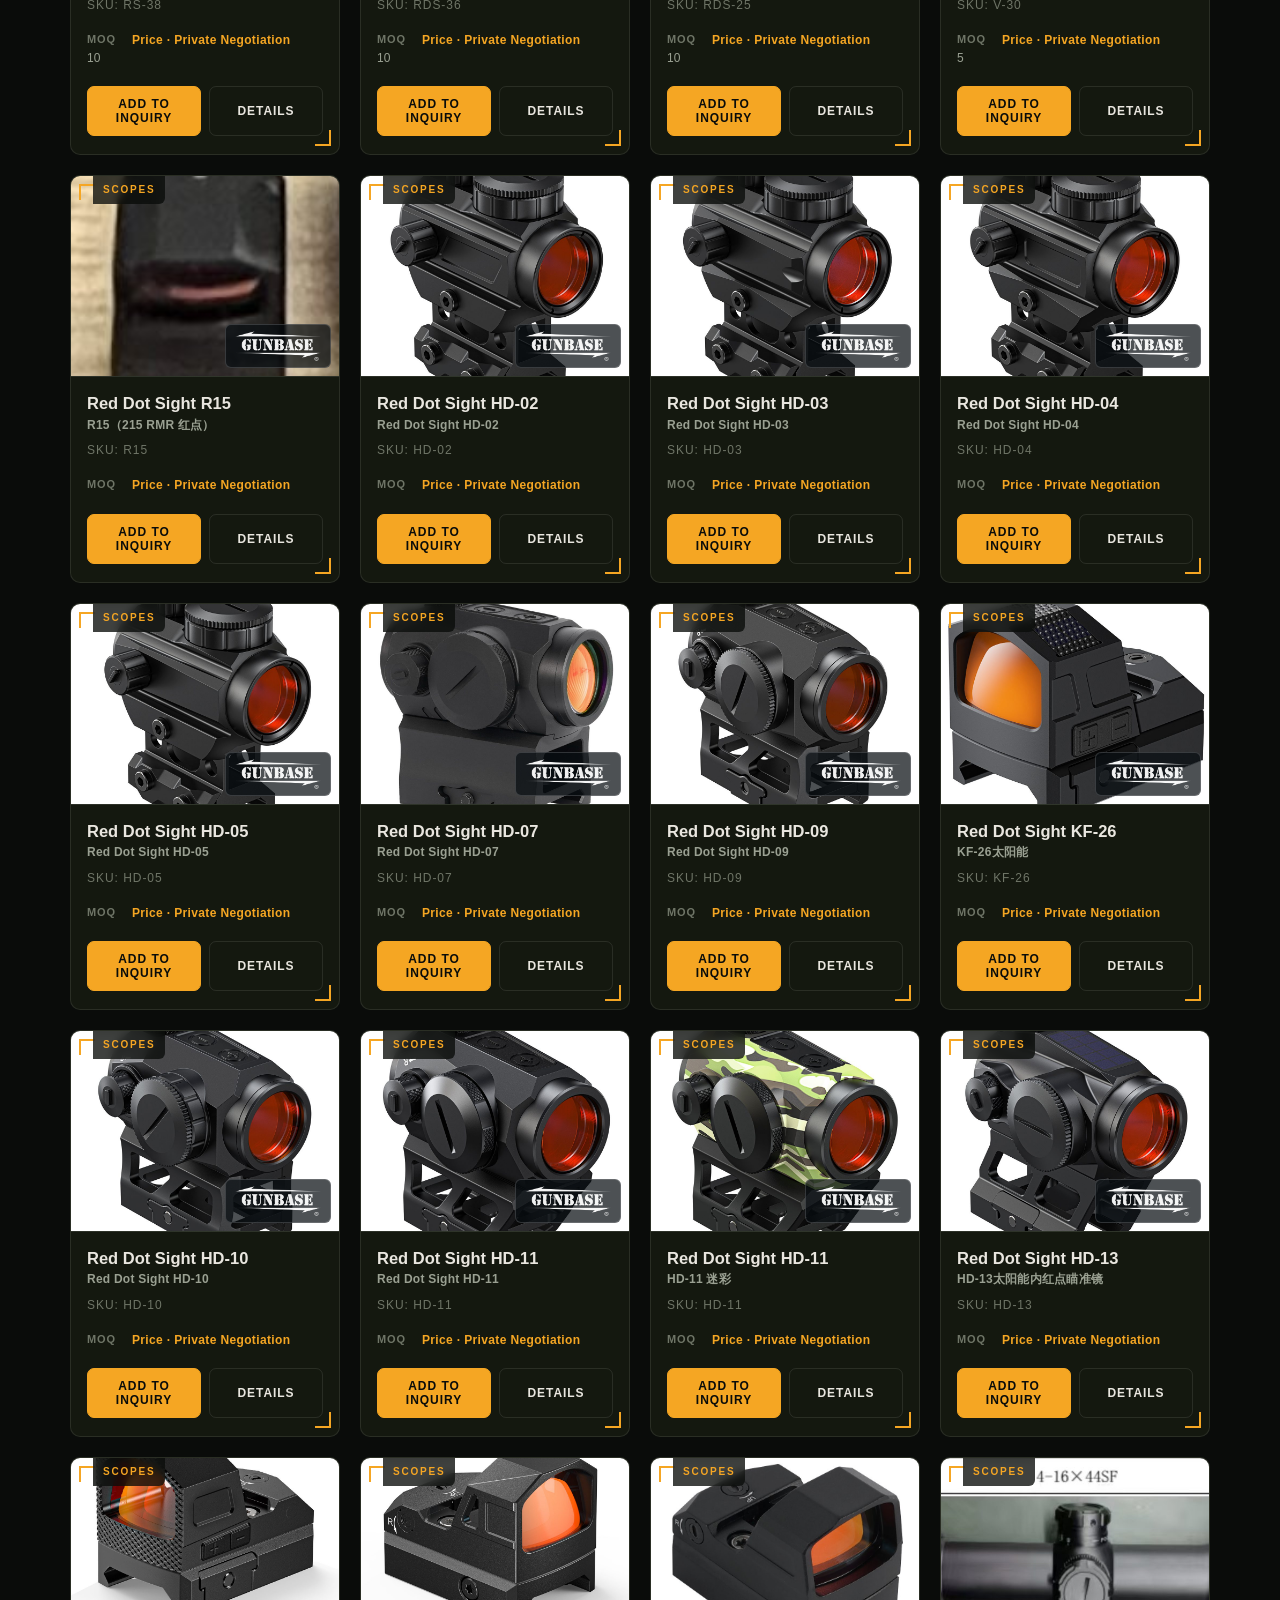
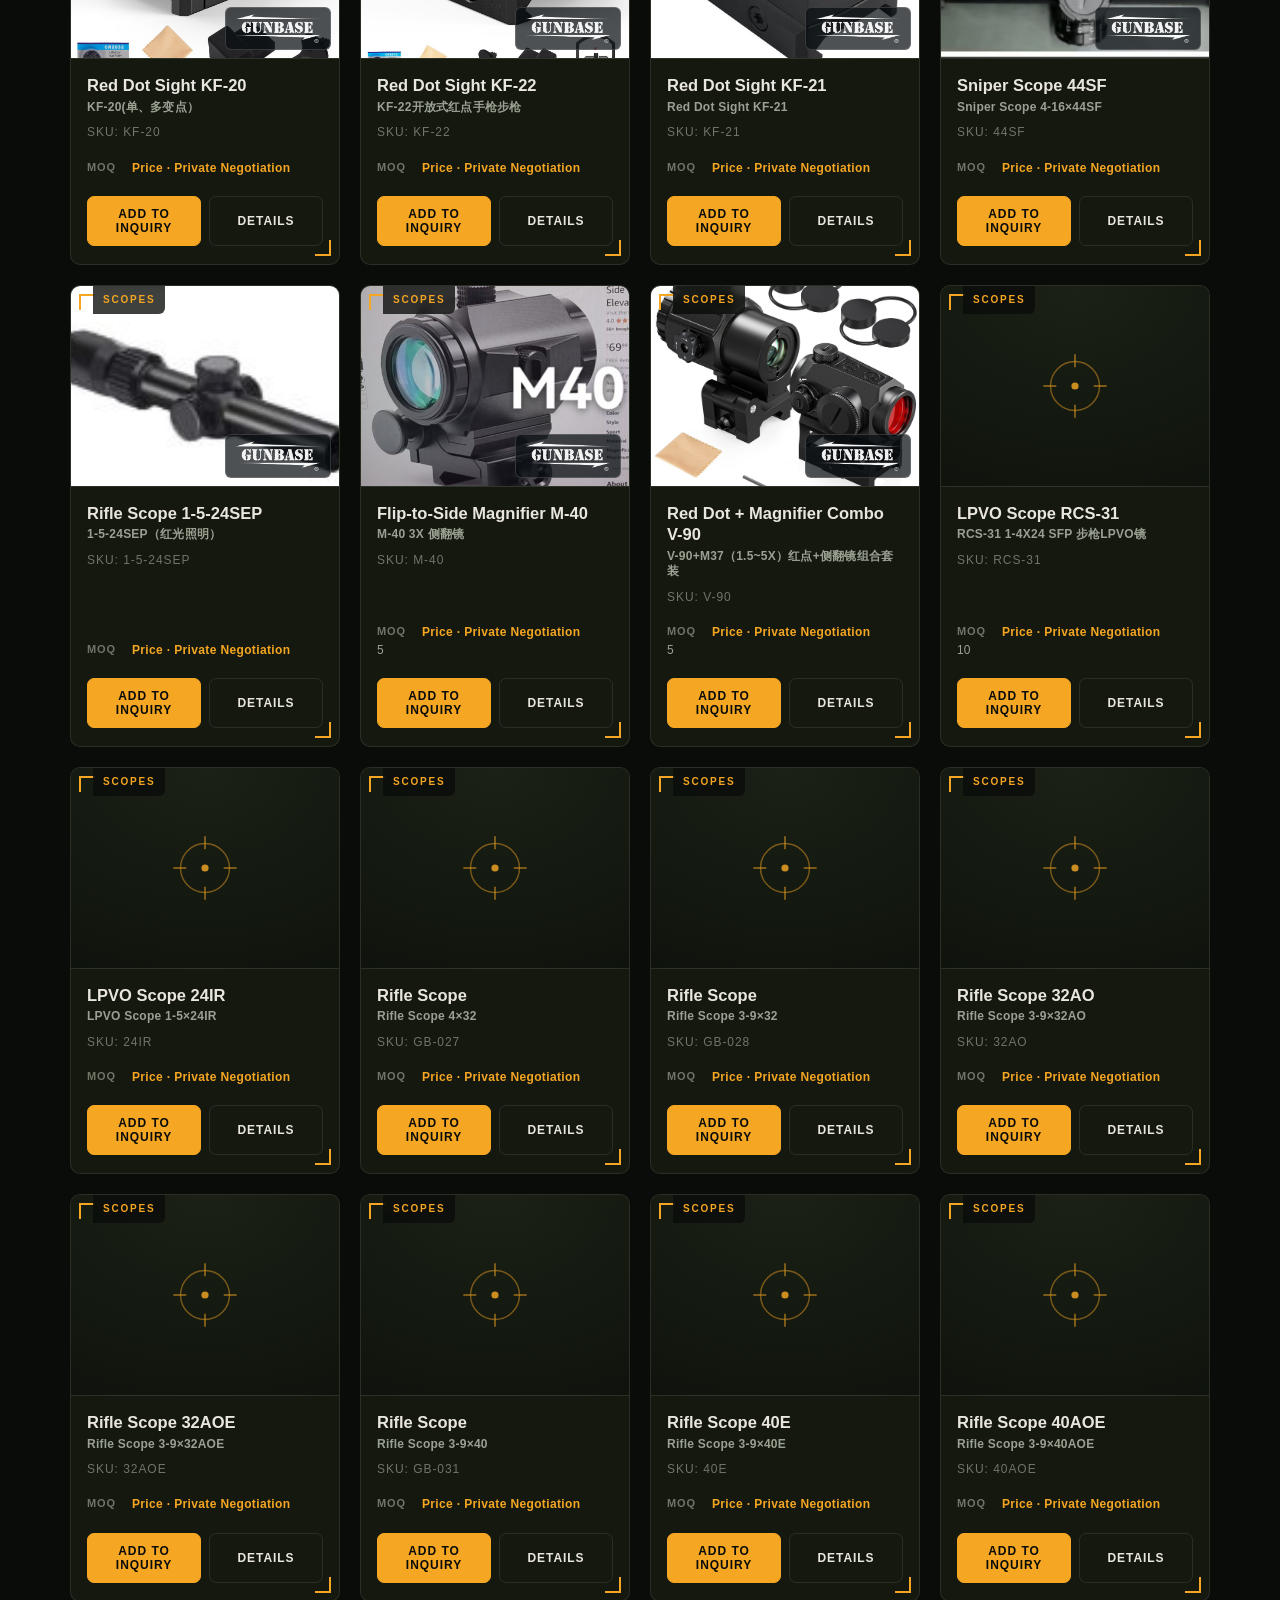
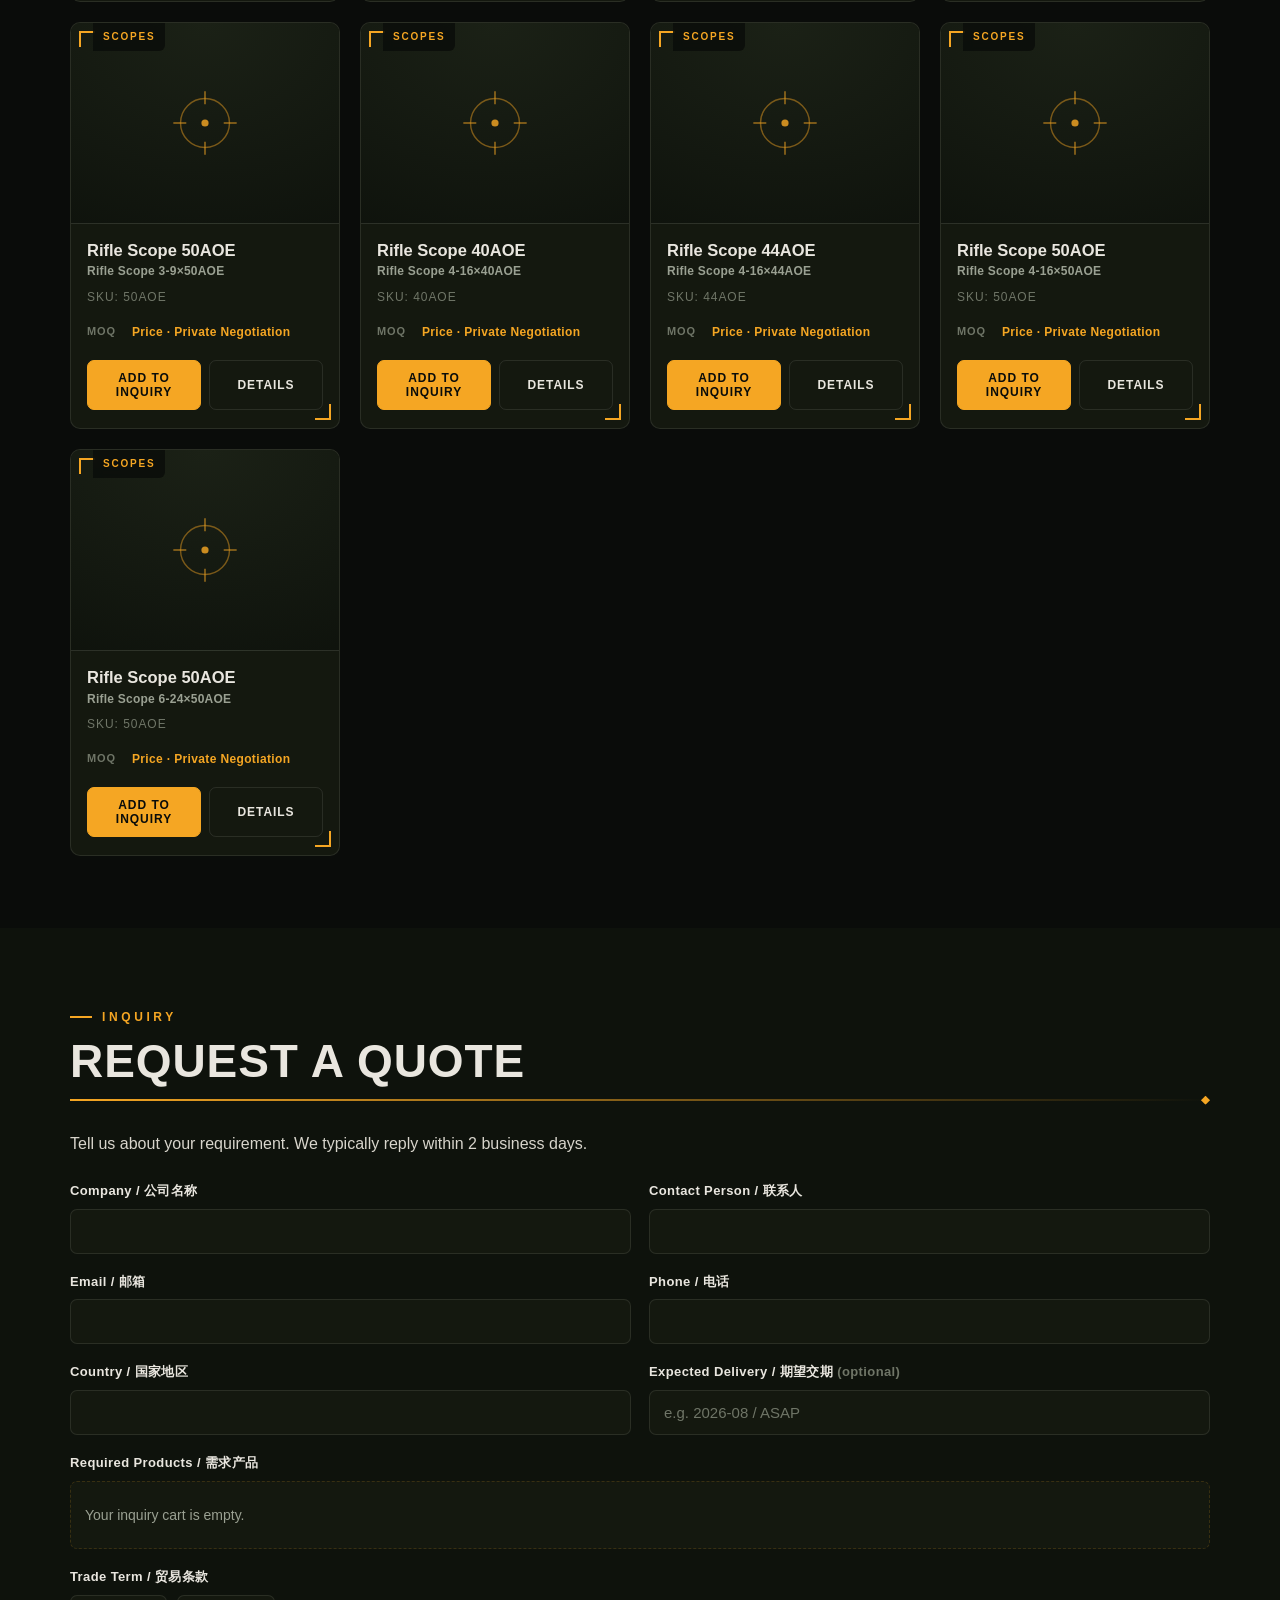
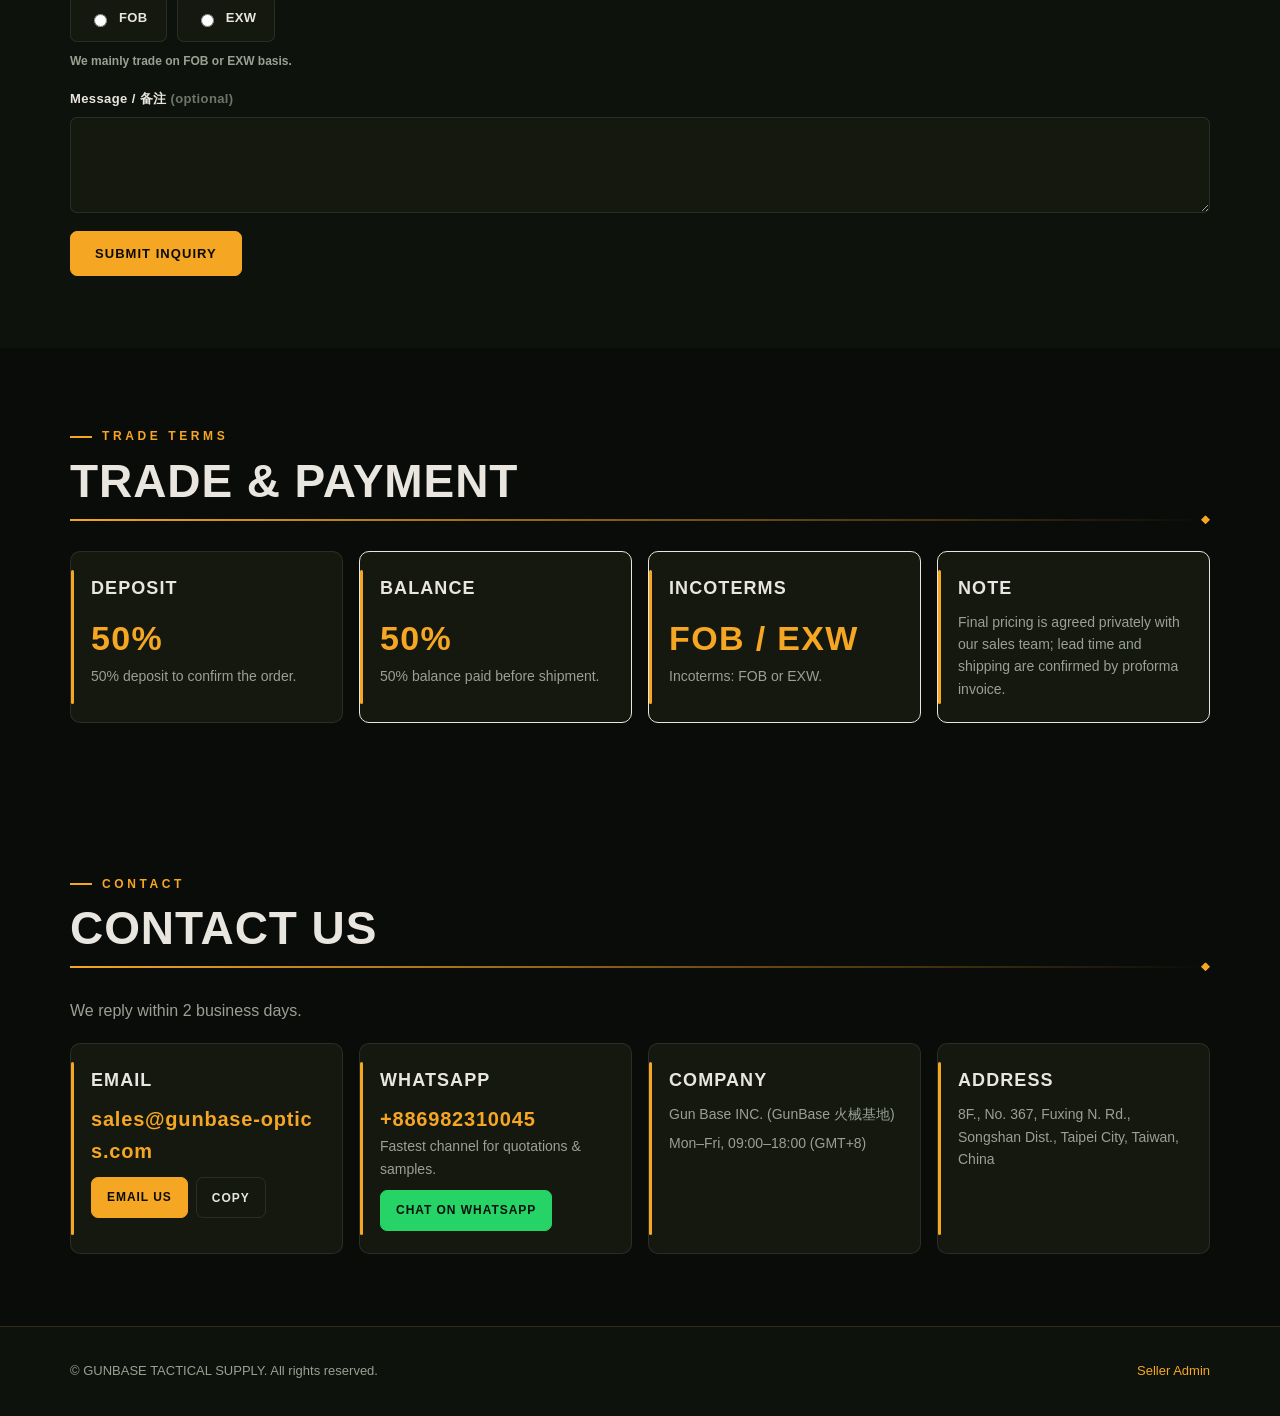
==== commit e59d0406: "GunBase: embed official brand film on home page (8 languages, SW v20)" ====
--- a/index.html
+++ b/index.html
@@ -143,6 +143,30 @@
     </div>
   </section>
 
+  <!-- Brand film (click to load; never autoplays on first paint) -->
+  <section class="section section--film" id="film">
+    <div class="wrap">
+      <p class="eyebrow" data-i18n="film_eyebrow">BRAND FILM</p>
+      <h2 class="display" style="font-size:clamp(26px,5vw,46px)" data-i18n="h_film">GUNBASE BRAND FILM</h2>
+      <div class="rule"></div>
+      <p class="film__lead" data-i18n="film_lead">Watch the official GunBase brand film.</p>
+
+      <div class="film" id="filmFrame">
+        <video id="filmVideo" class="film__video"
+               data-src="assets/gunbase-brand-film.mp4"
+               poster="assets/film-poster.jpg"
+               preload="none" playsinline webkit-playsinline
+               width="1280" height="720" aria-label="GUNBASE brand film"></video>
+        <button class="film__play" id="filmPlay" type="button" aria-label="Play brand film">
+          <span class="film__playicon" aria-hidden="true"></span>
+          <span class="film__playlabel" data-i18n="film_play">PLAY BRAND FILM</span>
+          <span class="film__playmeta">1:50</span>
+        </button>
+      </div>
+      <p class="film__note" data-i18n="film_note">1:50 · Best viewed with sound</p>
+    </div>
+  </section>
+
   <!-- Catalog -->
   <section class="section" id="catalog">
     <div class="wrap">
@@ -367,5 +391,21 @@
   <script src="js/scope-switch.js"></script>
   <script src="js/other-products.js"></script>
   <script src="js/app.js"></script>
+  <!-- Brand film: load the 10MB MP4 only after an explicit user gesture -->
+  <script>
+  (function () {
+    var frame = document.getElementById("filmFrame");
+    var v = document.getElementById("filmVideo");
+    var btn = document.getElementById("filmPlay");
+    if (!frame || !v || !btn) return;
+    btn.addEventListener("click", function () {
+      if (!v.getAttribute("src")) v.src = v.getAttribute("data-src");
+      v.controls = true;
+      frame.classList.add("is-playing");
+      var p = v.play();
+      if (p && p.catch) p.catch(function () { /* native controls remain available */ });
+    });
+  })();
+  </script>
 </body>
 </html>
--- a/css/style.css
+++ b/css/style.css
@@ -105,7 +105,7 @@
   transition: color .15s, background .15s, border-color .15s;
 }
 .nav a:hover { color: var(--ink); background: var(--panel-2); border-color: var(--line); }
-/* ---------- Language picker (EN / 简体 / 繁體 / Español) ---------- */
+/* ---------- Language picker (8 languages, Arabic is RTL) ---------- */
 .langpick { position: relative; flex: 0 0 auto; }
 .langpick__btn {
   display: flex; align-items: center; gap: 7px; cursor: pointer;
@@ -118,7 +118,10 @@
 .langpick__caret { color: var(--muted); font-size: 10px; line-height: 1; }
 .langpick__menu {
   display: none; position: absolute; top: calc(100% + 8px); right: 0; z-index: 80;
-  min-width: 192px; padding: 6px; border: 1px solid var(--line);
+  /* 8 entries: never overflow the viewport, scroll inside the panel instead. */
+  min-width: 192px; max-width: calc(100vw - 32px); max-height: min(70vh, 420px);
+  overflow-y: auto; overscroll-behavior: contain;
+  padding: 6px; border: 1px solid var(--line);
   background: var(--panel-2); border-radius: 10px; box-shadow: var(--shadow);
 }
 .langpick.is-open .langpick__menu { display: block; }
@@ -162,7 +165,8 @@
 .hero__langbtns { display: flex; flex-wrap: wrap; gap: 8px; }
 .hero__langbtn {
   display: flex; align-items: center; gap: 7px; cursor: pointer;
-  padding: 6px 10px; border: 1px solid var(--line); border-radius: 6px;
+  /* 8 shortcuts: slightly tighter chips so they fit on fewer rows. */
+  padding: 5px 9px; font-size: 11px; border: 1px solid var(--line); border-radius: 6px;
   background: rgba(10,12,10,.45); color: var(--muted);
   font-size: 11.5px; font-weight: 600; line-height: 1.2; letter-spacing: .04em; transition: .15s;
 }
@@ -616,3 +620,180 @@
 .detail__pricing p { margin: 0; font-size: 13px; line-height: 1.65; color: var(--muted); }
 .detail__pricing-actions { display: flex; flex-wrap: wrap; gap: 8px; margin-top: 12px; }
 .detail__pricing-actions .btn { flex: 1 1 auto; text-decoration: none; }
+
+/* =====================================================================
+   v19 — 8-language support: script fonts + Arabic (RTL) mirroring
+   ===================================================================== */
+/* Arabic / Devanagari need explicit font stacks: the Latin UI stack has no
+   glyphs for them, and the display font (Bebas/Oswald) must not be inherited. */
+html[lang="ar"] {
+  --font: "Geeza Pro", "Noto Sans Arabic", "Segoe UI", Tahoma, Arial, sans-serif;
+  --font-display: "Geeza Pro", "Noto Sans Arabic", Tahoma, Arial, sans-serif;
+}
+html[lang="hi"] {
+  --font: "Devanagari Sangam MN", "Noto Sans Devanagari", "Nirmala UI", "Mangal", -apple-system, sans-serif;
+  --font-display: "Devanagari Sangam MN", "Noto Sans Devanagari", "Nirmala UI", "Mangal", -apple-system, sans-serif;
+}
+html[lang="hi"] body { line-height: 1.8; }
+html[lang="hi"] .cat__desc, html[lang="hi"] .card__name { line-height: 1.7; }
+/* letter-spacing inserts gaps between joined Arabic glyphs and breaks shaping. */
+html[lang="ar"] *, html[lang="ar"] *::before, html[lang="ar"] *::after { letter-spacing: normal !important; }
+html[lang="ar"] .display, html[lang="ar"] .hero .display { line-height: 1.5; }
+
+/* Latin tokens (SKU, e-mail, phone, language codes, brand watermark) must stay
+   LTR even inside an RTL paragraph, otherwise bidi reorders the characters. */
+html[dir="rtl"] .card__sku,
+html[dir="rtl"] .detail__sku,
+html[dir="rtl"] .langpick__btn,
+html[dir="rtl"] .langpick__opt b,
+html[dir="rtl"] .hero__langbtn b,
+html[dir="rtl"] #contactEmailText,
+html[dir="rtl"] #contactWaNumber,
+html[dir="rtl"] input[type="email"],
+html[dir="rtl"] input[type="tel"],
+html[dir="rtl"] input[type="search"],
+html[dir="rtl"] .gb-wm,
+html[dir="rtl"] code { direction: ltr; unicode-bidi: isolate; }
+
+/* ---- Mirror the chrome for RTL ---- */
+html[dir="rtl"] .langpick__menu { right: auto; left: 0; }
+html[dir="rtl"] .langpick__opt { text-align: right; }
+html[dir="rtl"] .langpick__opt .tick { margin-left: 0; margin-right: auto; }
+html[dir="rtl"] .card__cat {
+  left: auto; right: 22px;
+  border-bottom-right-radius: 0; border-bottom-left-radius: 6px;
+}
+html[dir="rtl"] .card::before { left: auto; right: 8px; border-left: 0; border-right: 2px solid var(--accent); }
+html[dir="rtl"] .card::after  { right: auto; left: 8px;  border-right: 0; border-left: 2px solid var(--accent); }
+html[dir="rtl"] .cat__go { flex-direction: row-reverse; }
+html[dir="rtl"] .hero__cross { right: auto; left: -90px; }
+html[dir="rtl"] .search { flex-direction: row-reverse; }
+html[dir="rtl"] .search input { text-align: right; }
+html[dir="rtl"] .fab { right: auto; left: 20px; }
+html[dir="rtl"] .cart-toggle { right: auto; left: 20px; }
+html[dir="rtl"] .drawer {
+  right: auto; left: 0; transform: translateX(-100%);
+  border-left: 0; border-right: 1px solid var(--line);
+}
+html[dir="rtl"] .drawer.open { transform: translateX(0); }
+html[dir="rtl"] .drawer__head, html[dir="rtl"] .modal__head { flex-direction: row-reverse; }
+html[dir="rtl"] .cart-item__right { align-items: flex-start; }
+html[dir="rtl"] .hero__stat, html[dir="rtl"] .term { text-align: right; }
+html[dir="rtl"] table.prev th, html[dir="rtl"] table.prev td { text-align: right; }
+@media (max-width: 600px) {
+  /* LTR mobile puts the FAB strip on the left and the cart on the right. */
+  html[dir="rtl"] #waBtn     { left: auto; right: 108px; }
+  html[dir="rtl"] #homeBtn   { left: auto; right: 60px; }
+  html[dir="rtl"] #updateBtn { left: auto; right: 12px; }
+  html[dir="rtl"] .cart-toggle { right: auto; left: 12px; }
+}
+
+/* ---- v19b: bidi isolation + compact hero for tall scripts ---- */
+/* An Arabic language name inside an LTR option row must not be reordered by
+   the bidi algorithm; dir="auto" (set in JS) handles the text run, and the
+   isolate rule keeps it from bleeding into the neighbouring label / tick. */
+.langpick__opt b, .langpick__opt span,
+.hero__langbtn b, .hero__langbtn span { unicode-bidi: isolate; }
+html[dir="rtl"] .hero__stat b { direction: ltr; unicode-bidi: isolate; }
+/* Arabic and Devanagari glyphs are taller/wider than Latin; the 88px display
+   size wrapped onto two lines and pushed the hero stats under the mobile FABs. */
+html[lang="ar"] .hero .display,
+html[lang="hi"] .hero .display { font-size: clamp(28px, 5.6vw, 58px); line-height: 1.45; }
+html[lang="ar"] .hero, html[lang="hi"] .hero { padding: 64px 0 74px; }
+html[lang="ar"] .hero__sub, html[lang="hi"] .hero__sub { margin: 16px 0 22px; font-size: 15.5px; line-height: 1.75; }
+html[lang="ar"] .hero__langs, html[lang="hi"] .hero__langs { margin-top: 14px; gap: 9px; }
+html[lang="ar"] .hero__stats, html[lang="hi"] .hero__stats { margin-top: 28px; gap: 22px; }
+
+/* ---- v19c: mobile Arabic/Devanagari hero must clear the bottom FAB strip ---- */
+@media (max-width: 600px) {
+  html[lang="ar"] .hero, html[lang="hi"] .hero { padding: 40px 0 56px; }
+  html[lang="ar"] .hero__logo, html[lang="hi"] .hero__logo { height: 40px; margin-bottom: 14px; }
+  html[lang="ar"] .hero .display, html[lang="hi"] .hero .display {
+    font-size: clamp(23px, 6.6vw, 32px); line-height: 1.4;
+    text-wrap: balance; /* avoids a lone "·" stranded at the end of line 1 */
+  }
+  html[lang="ar"] .hero__sub, html[lang="hi"] .hero__sub {
+    margin: 10px 0 14px; font-size: 14px; line-height: 1.65;
+  }
+  html[lang="ar"] .hero__langs, html[lang="hi"] .hero__langs { margin-top: 8px; gap: 7px; }
+  html[lang="ar"] .hero__cta .btn, html[lang="hi"] .hero__cta .btn { padding: 11px 18px; font-size: 12px; }
+  html[lang="ar"] .hero__stats, html[lang="hi"] .hero__stats { margin-top: 16px; gap: 14px; }
+  html[lang="ar"] .hero__stat b, html[lang="hi"] .hero__stat b { font-size: 26px; }
+}
+
+
+/* =====================================================================
+   Brand film section (home page). Dark tactical frame, click-to-play.
+   ===================================================================== */
+.section--film {
+  background: var(--bg-2);
+  border-top: 1px solid var(--line);
+  border-bottom: 1px solid var(--line);
+}
+.film__lead {
+  color: var(--muted); max-width: 640px; margin: -10px 0 26px;
+  font-size: 15px; line-height: 1.75;
+}
+.film {
+  position: relative; max-width: 960px; margin: 0 auto;
+  aspect-ratio: 16 / 9; background: #000;
+  border: 1px solid var(--line); box-shadow: var(--shadow);
+  overflow: hidden;
+}
+.film::before, .film::after {
+  content: ""; position: absolute; z-index: 3; pointer-events: none;
+  width: 26px; height: 26px; border-color: var(--accent); opacity: .85;
+}
+.film::before { top: 10px; left: 10px; border-top: 2px solid var(--accent); border-left: 2px solid var(--accent); }
+.film::after  { bottom: 10px; right: 10px; border-bottom: 2px solid var(--accent); border-right: 2px solid var(--accent); }
+.film__video {
+  display: block; width: 100%; height: 100%;
+  object-fit: contain; background: #000;
+}
+.film__play {
+  position: absolute; inset: 0; z-index: 2;
+  display: flex; flex-direction: column; align-items: center; justify-content: center;
+  gap: 14px; border: 0; color: var(--ink); text-align: center;
+  background: linear-gradient(180deg, rgba(6,8,6,.30), rgba(6,8,6,.66));
+}
+.film__playicon {
+  width: 78px; height: 78px; border-radius: 50%;
+  border: 2px solid var(--accent); background: rgba(10,12,10,.55);
+  display: flex; align-items: center; justify-content: center;
+  box-shadow: 0 0 0 8px rgba(245,166,35,.10);
+  transition: transform .18s ease, background .18s ease;
+}
+.film__playicon::after {
+  content: ""; display: block; width: 0; height: 0; margin-left: 6px;
+  border-left: 20px solid var(--accent);
+  border-top: 12px solid transparent; border-bottom: 12px solid transparent;
+}
+.film__play:hover .film__playicon { transform: scale(1.07); background: rgba(245,166,35,.18); }
+.film__playlabel {
+  font-family: var(--font-display); font-size: clamp(17px, 2.6vw, 24px);
+  letter-spacing: .14em; text-shadow: 0 2px 12px rgba(0,0,0,.85);
+}
+.film__playmeta { font-size: 11px; letter-spacing: .22em; color: var(--muted); }
+.film.is-playing .film__play { display: none; }
+.film__note {
+  text-align: center; color: var(--muted-2);
+  font-size: 12px; letter-spacing: .06em; margin: 16px 0 0;
+}
+/* RTL: play triangle points left, matching reading direction */
+html[dir="rtl"] .film__playicon::after {
+  margin-left: 0; margin-right: 6px;
+  border-left: 0; border-right: 20px solid var(--accent);
+}
+@media (max-width: 600px) {
+  .section--film { padding: 48px 0; }
+  .film__lead { margin: -6px 0 18px; font-size: 14px; }
+  .film__play { gap: 10px; }
+  .film__playicon { width: 58px; height: 58px; }
+  .film__playicon::after {
+    border-left-width: 15px; border-top-width: 9px; border-bottom-width: 9px;
+  }
+  html[dir="rtl"] .film__playicon::after { border-right-width: 15px; }
+  .film__playlabel { font-size: 15px; letter-spacing: .1em; }
+  .film__playmeta { font-size: 10px; }
+  .film::before, .film::after { width: 16px; height: 16px; }
+}
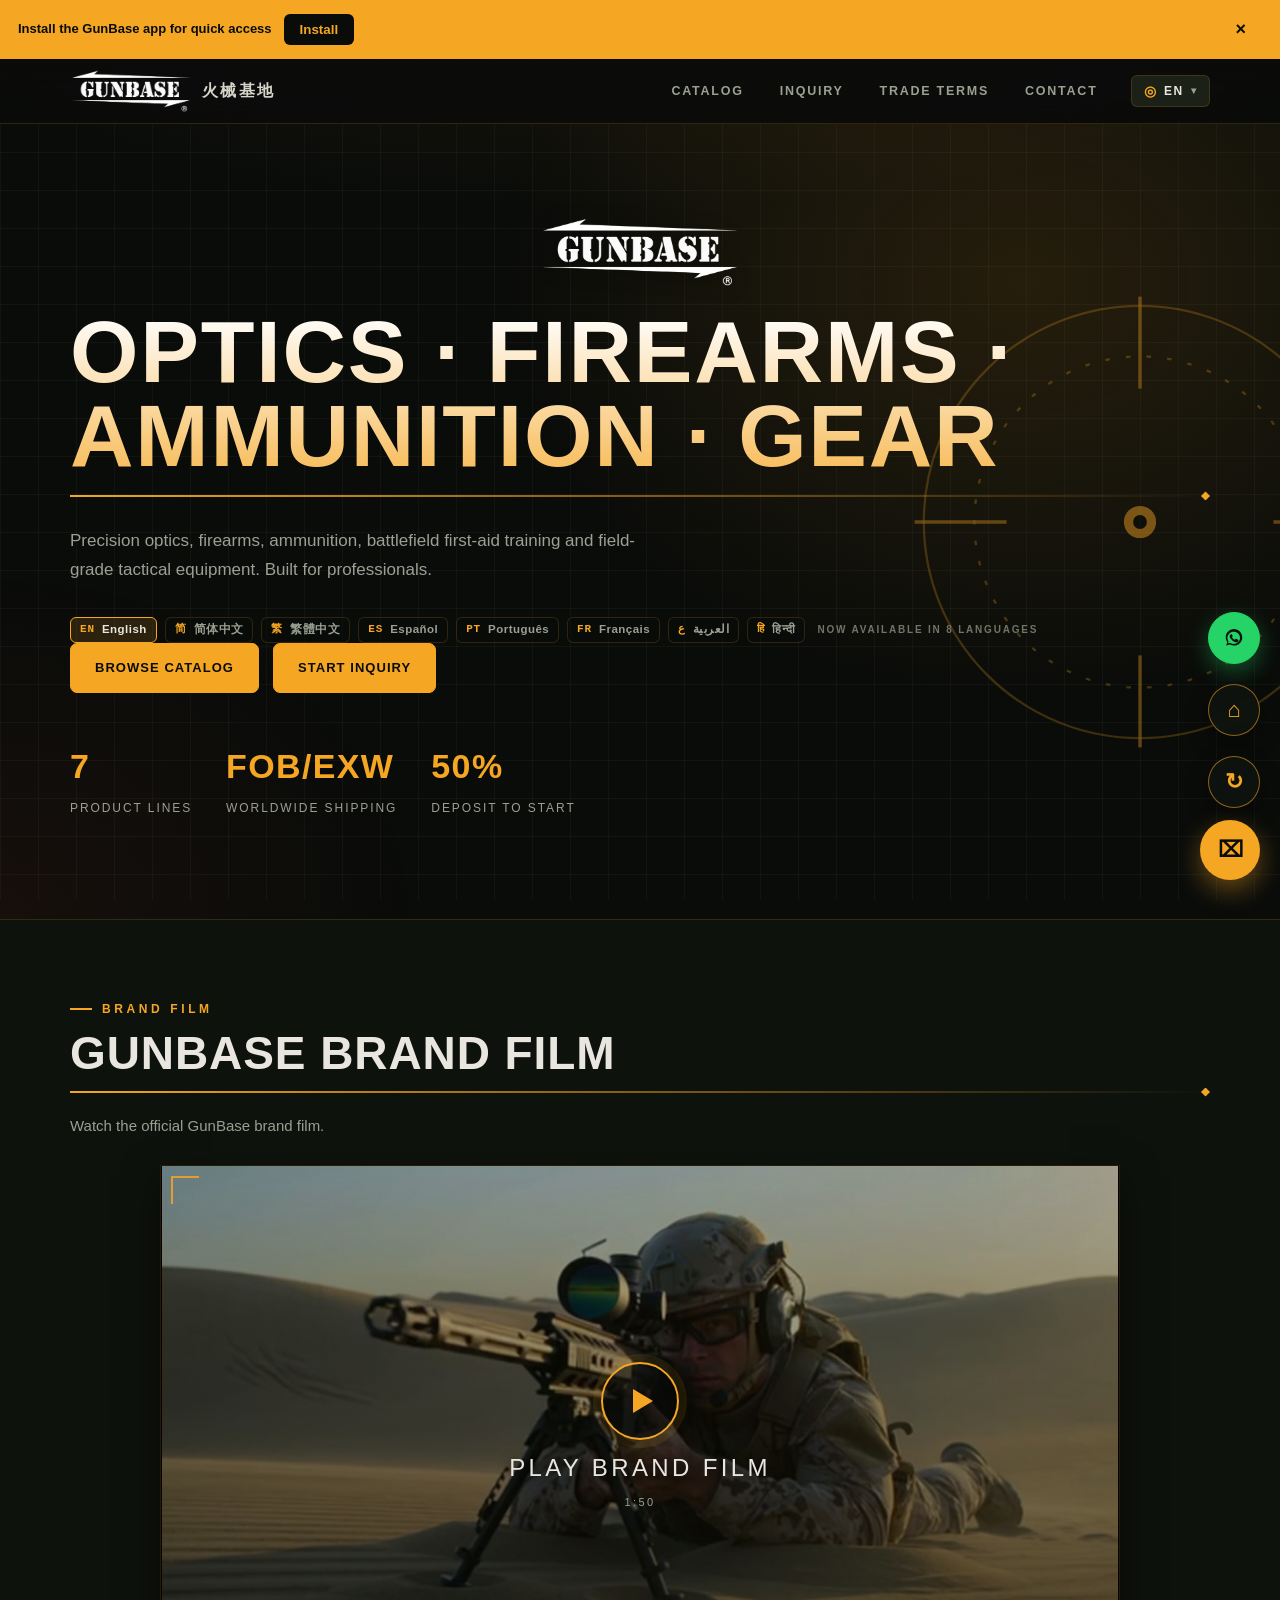
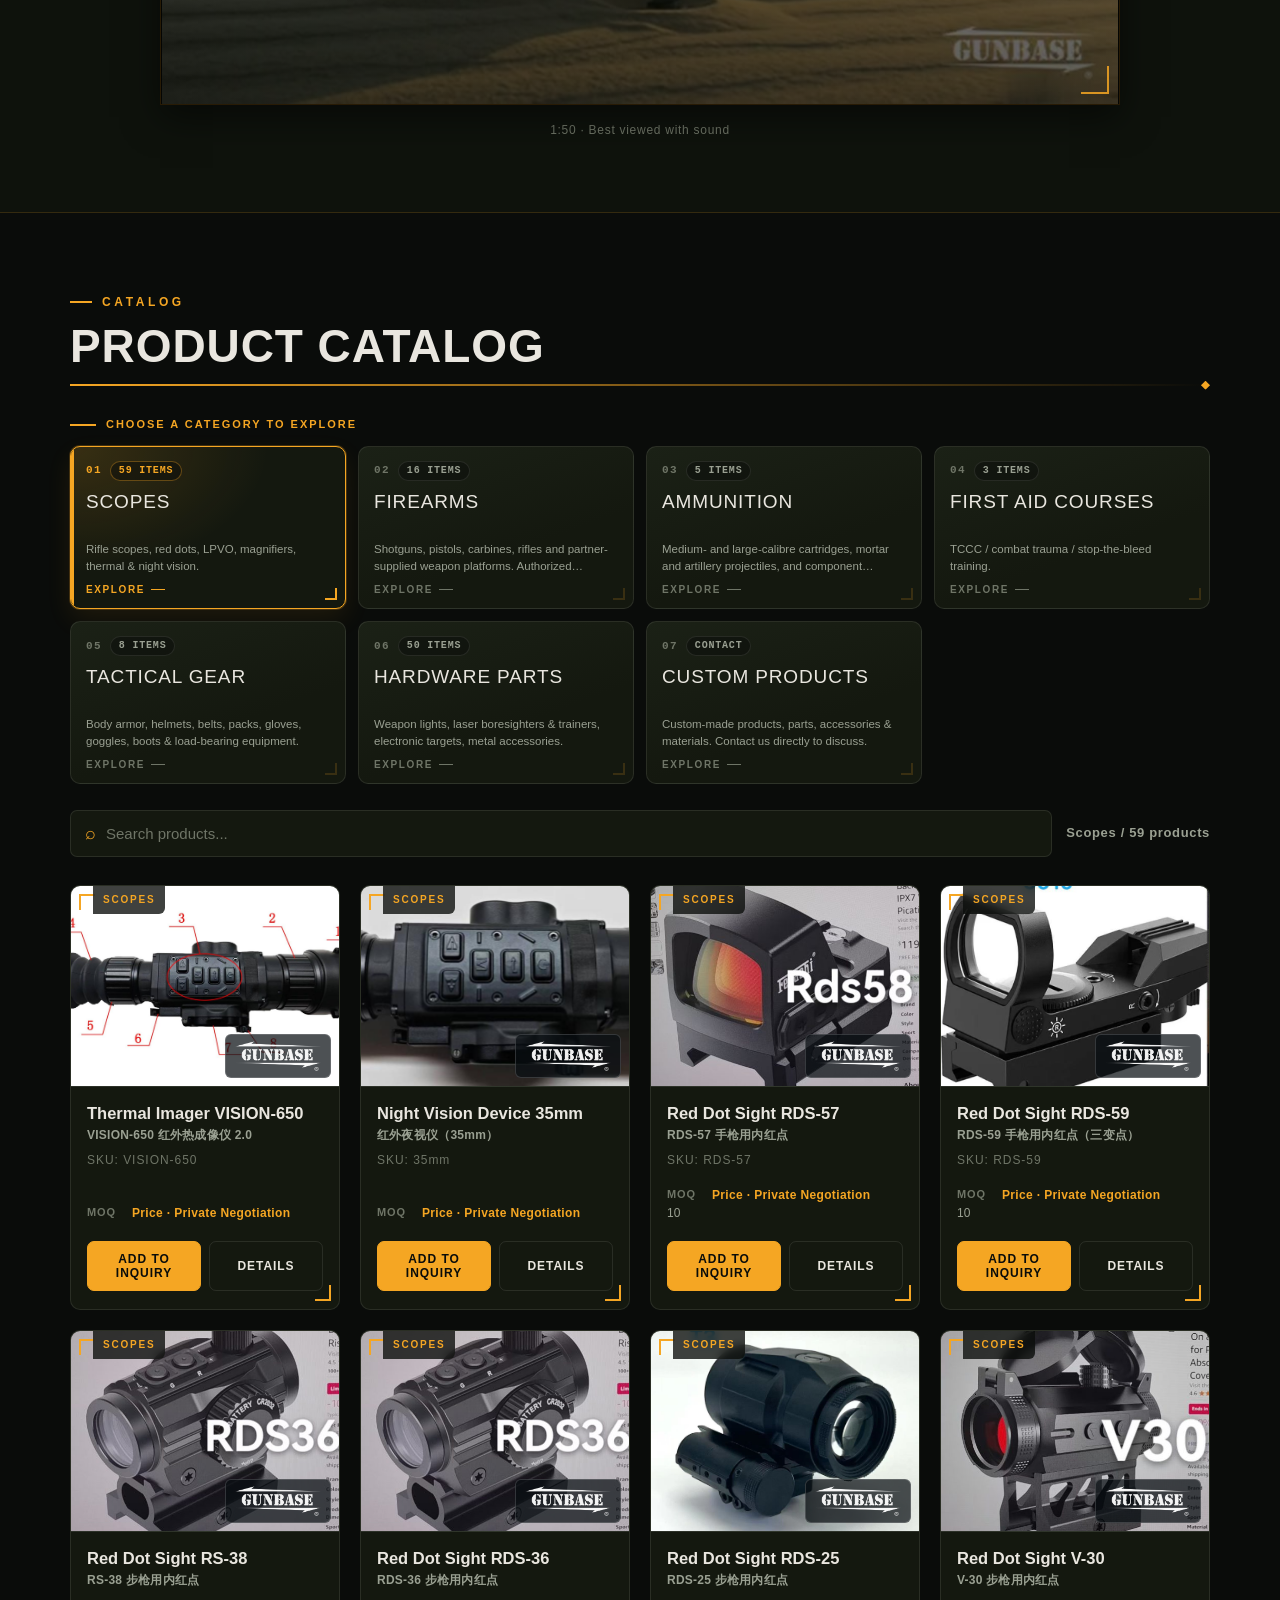
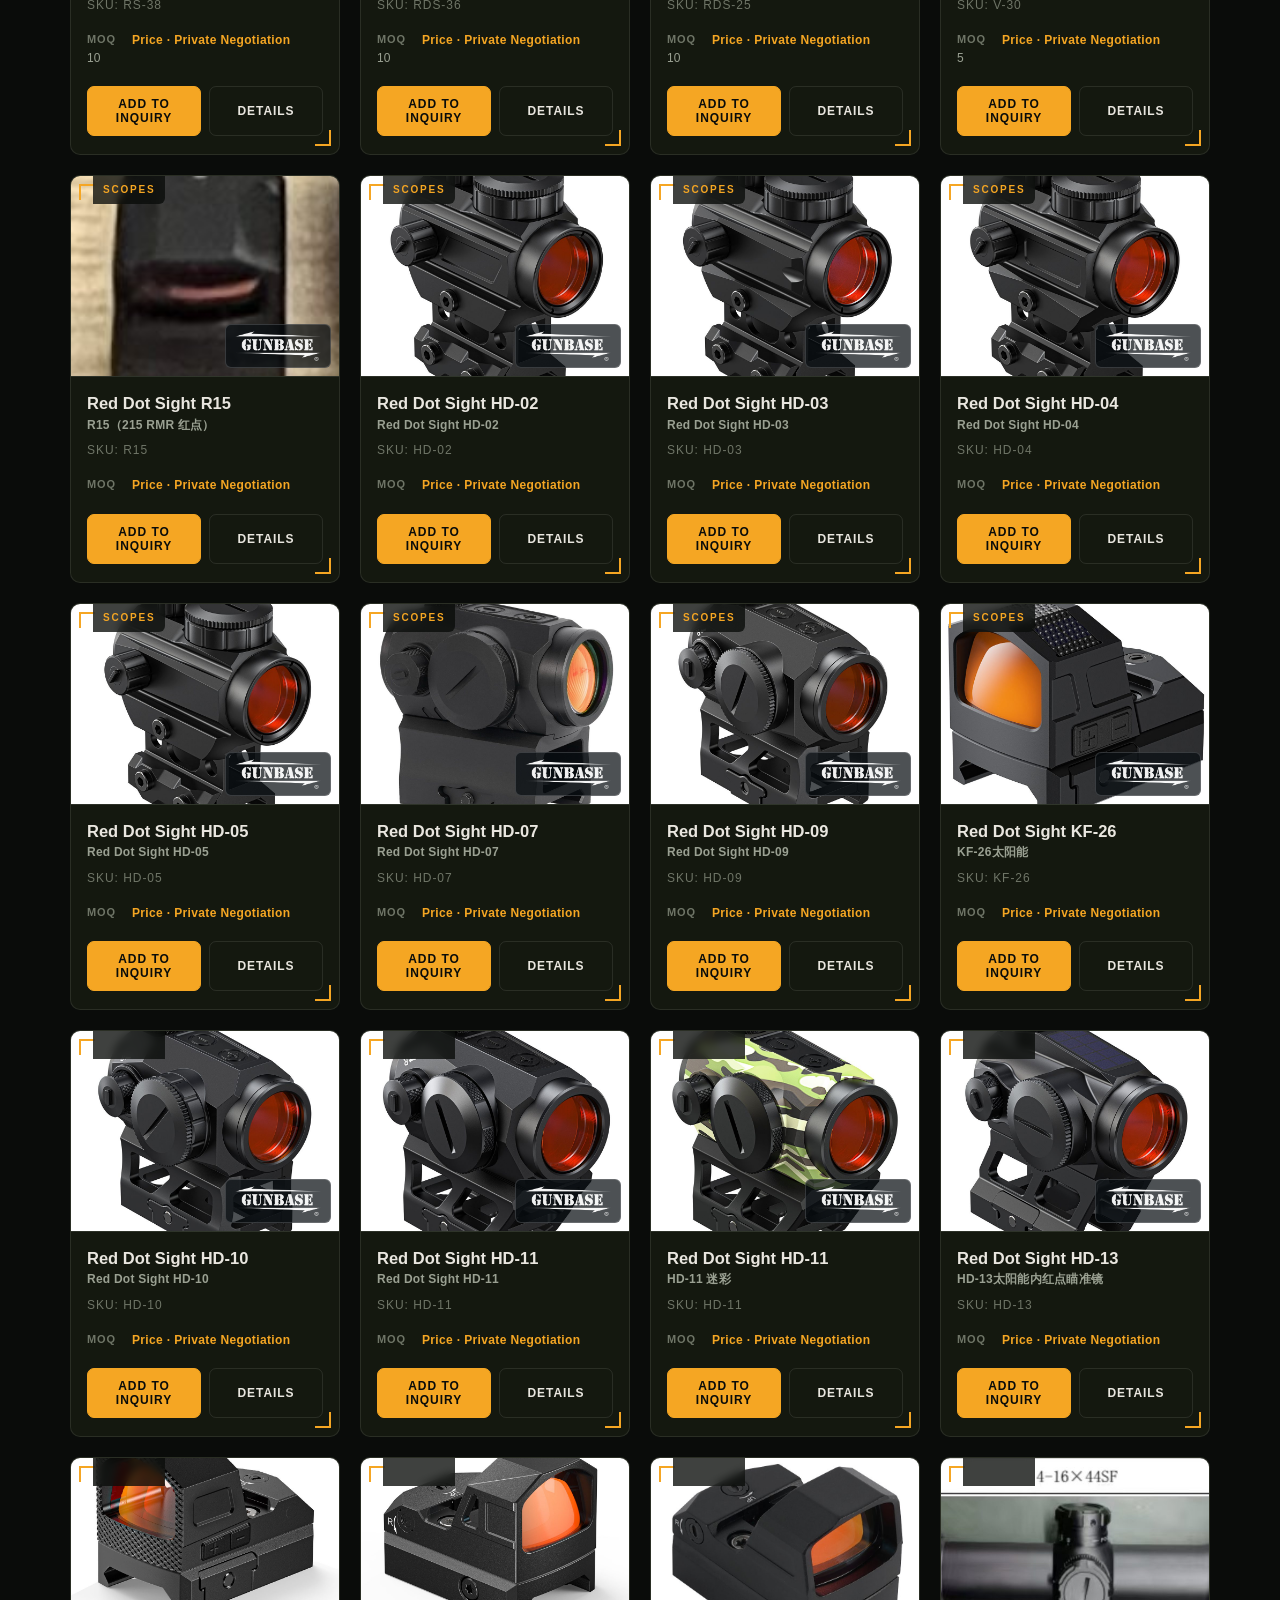
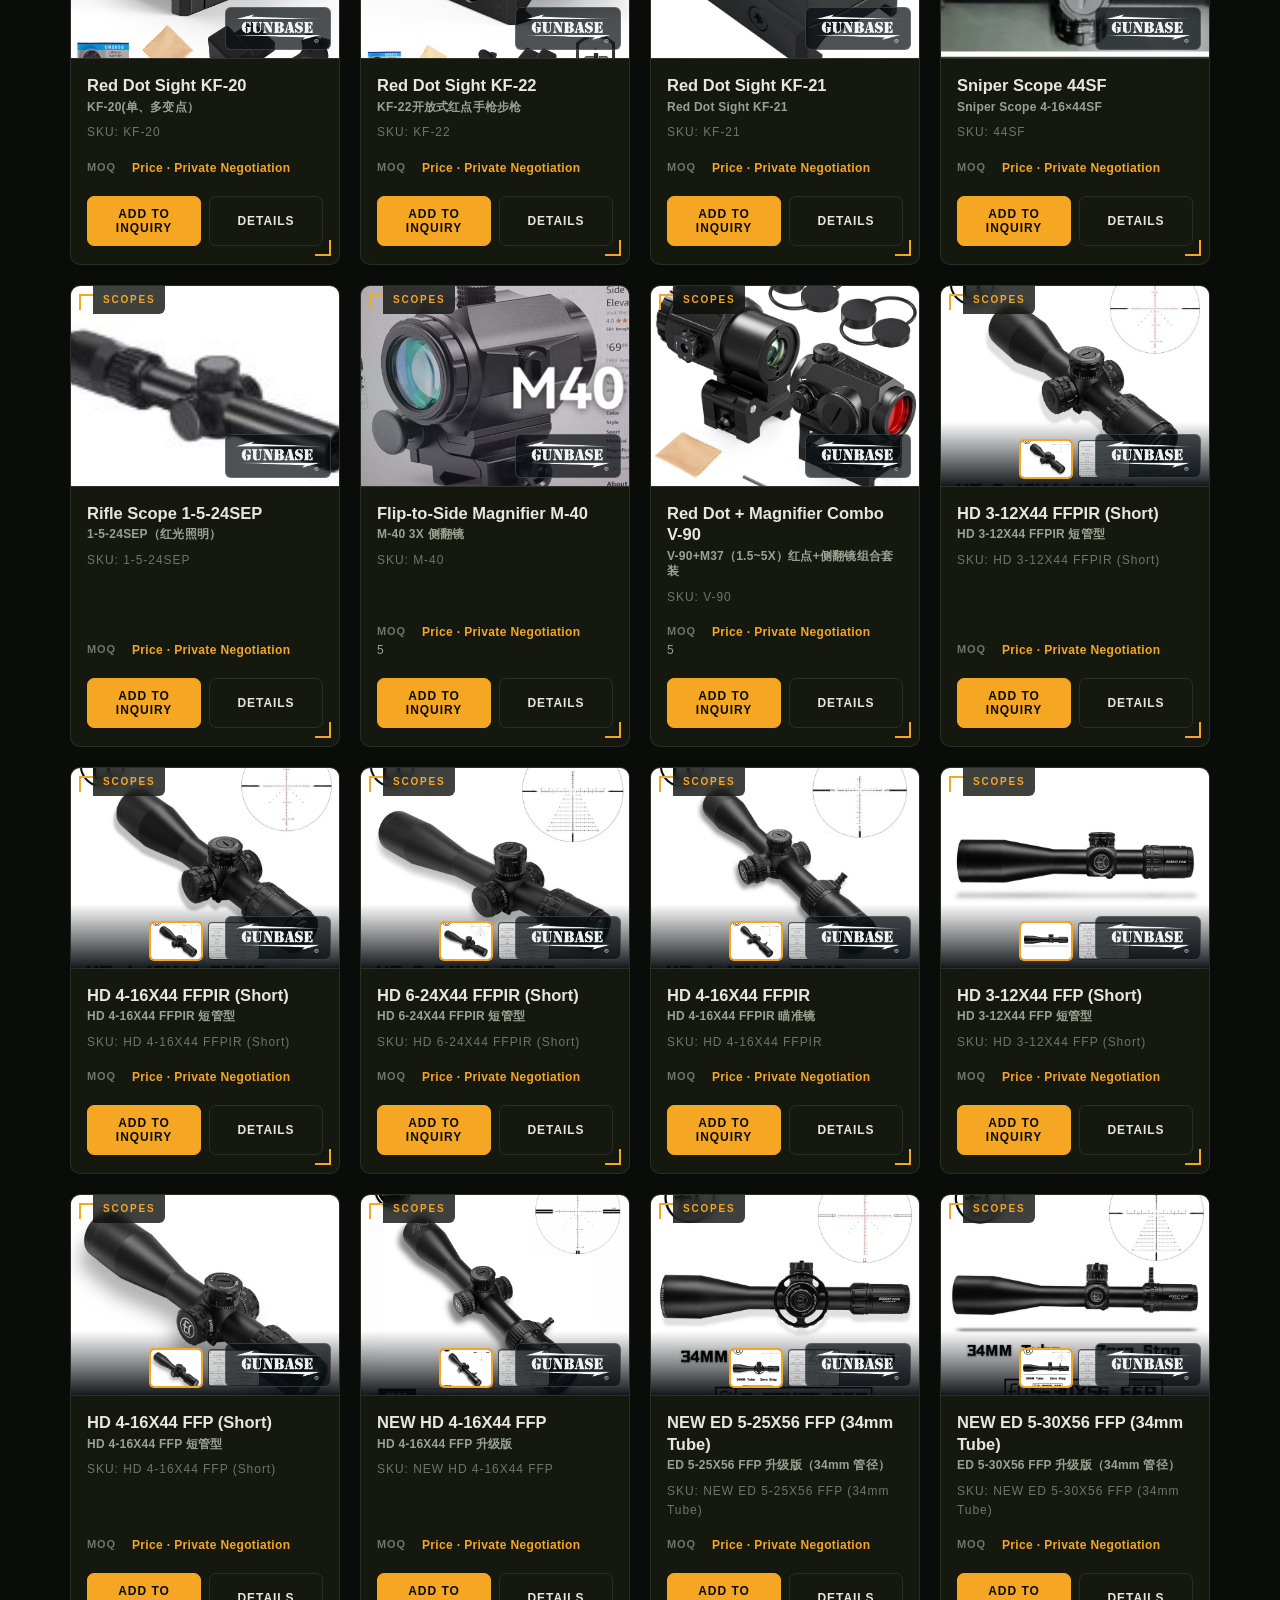
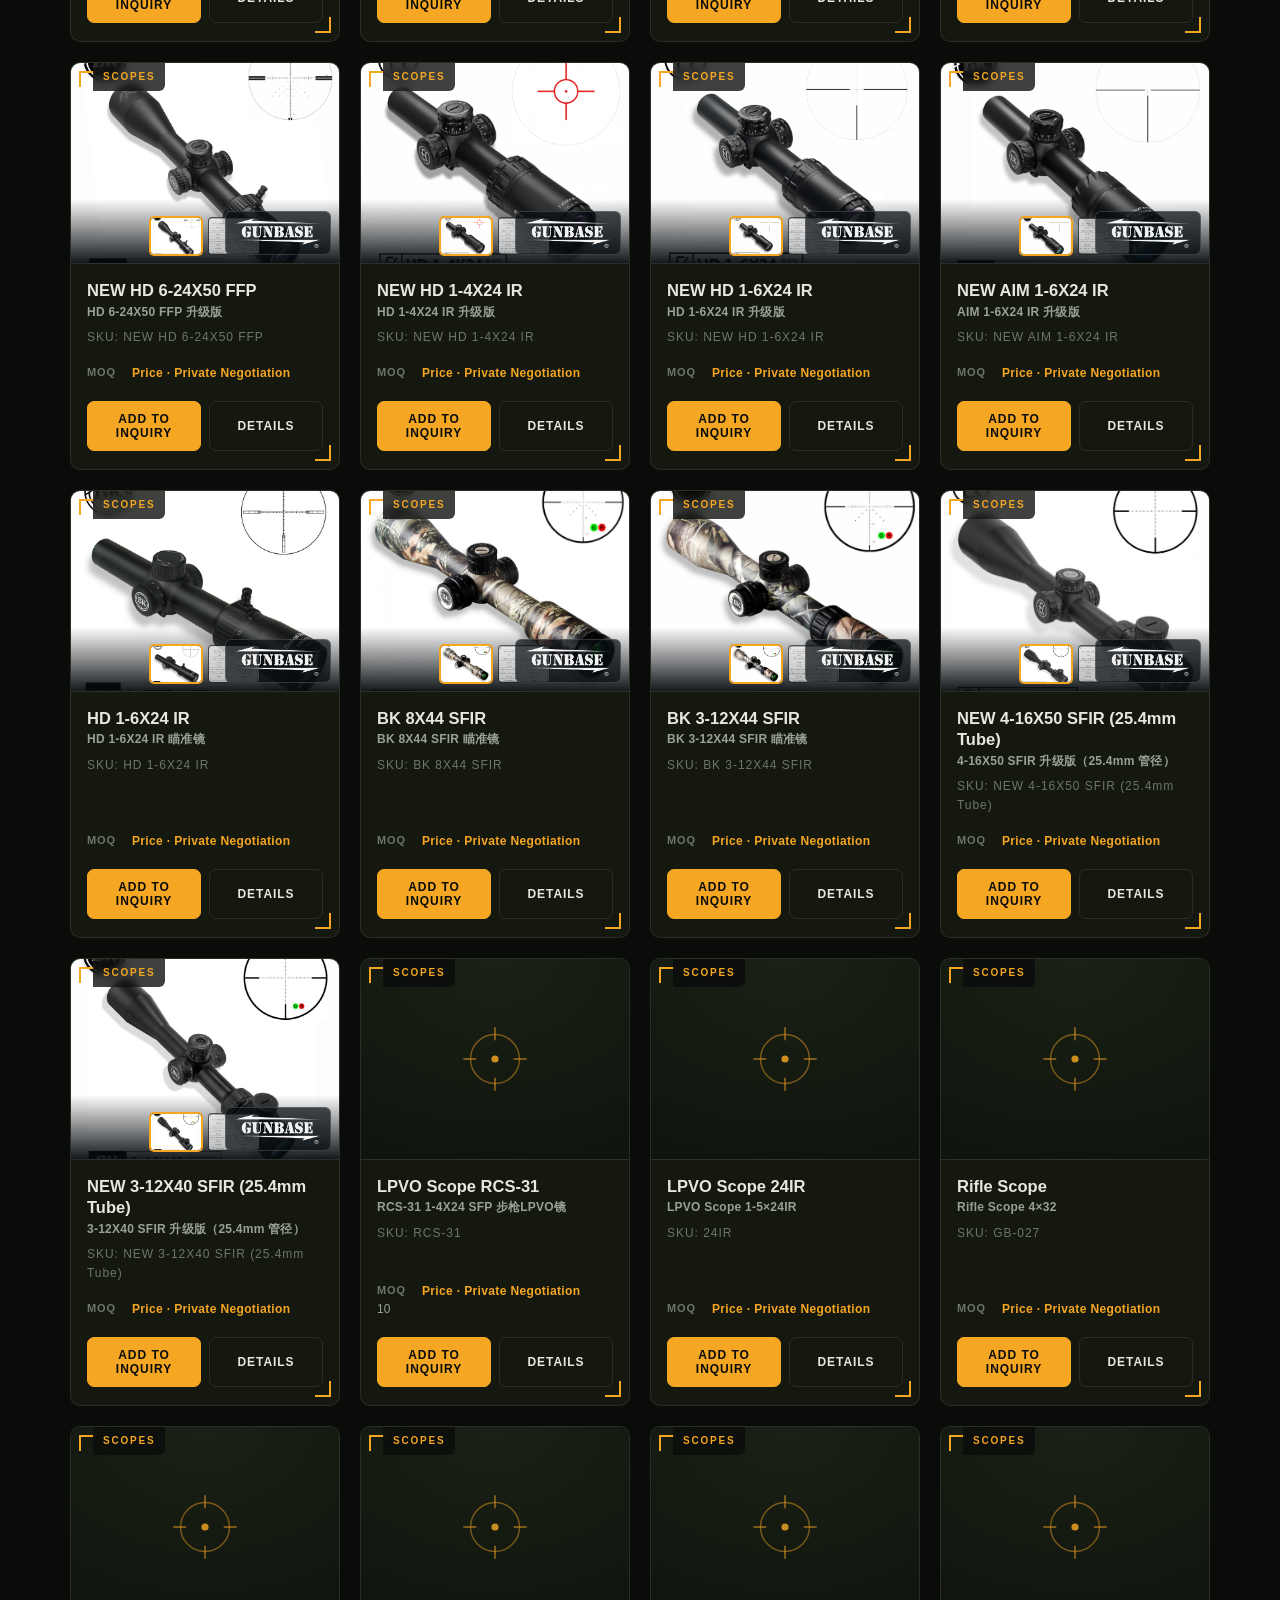
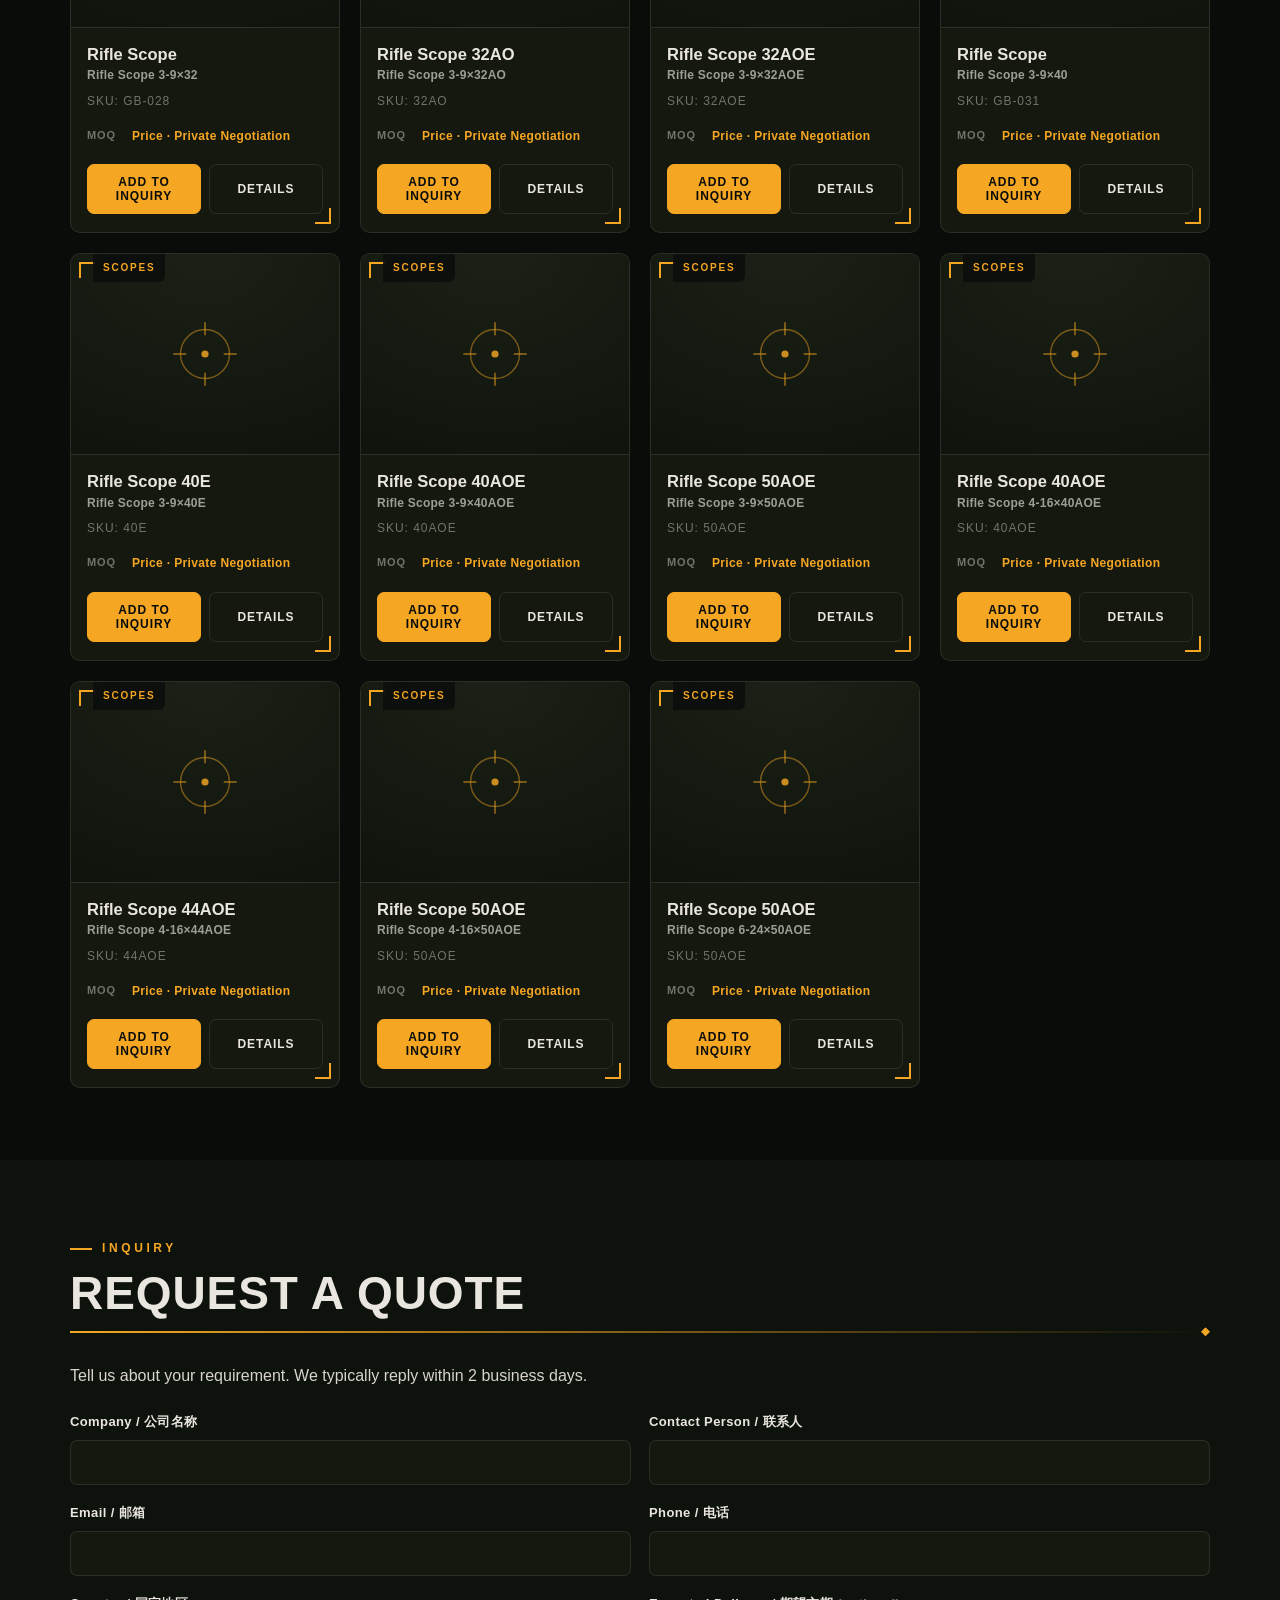
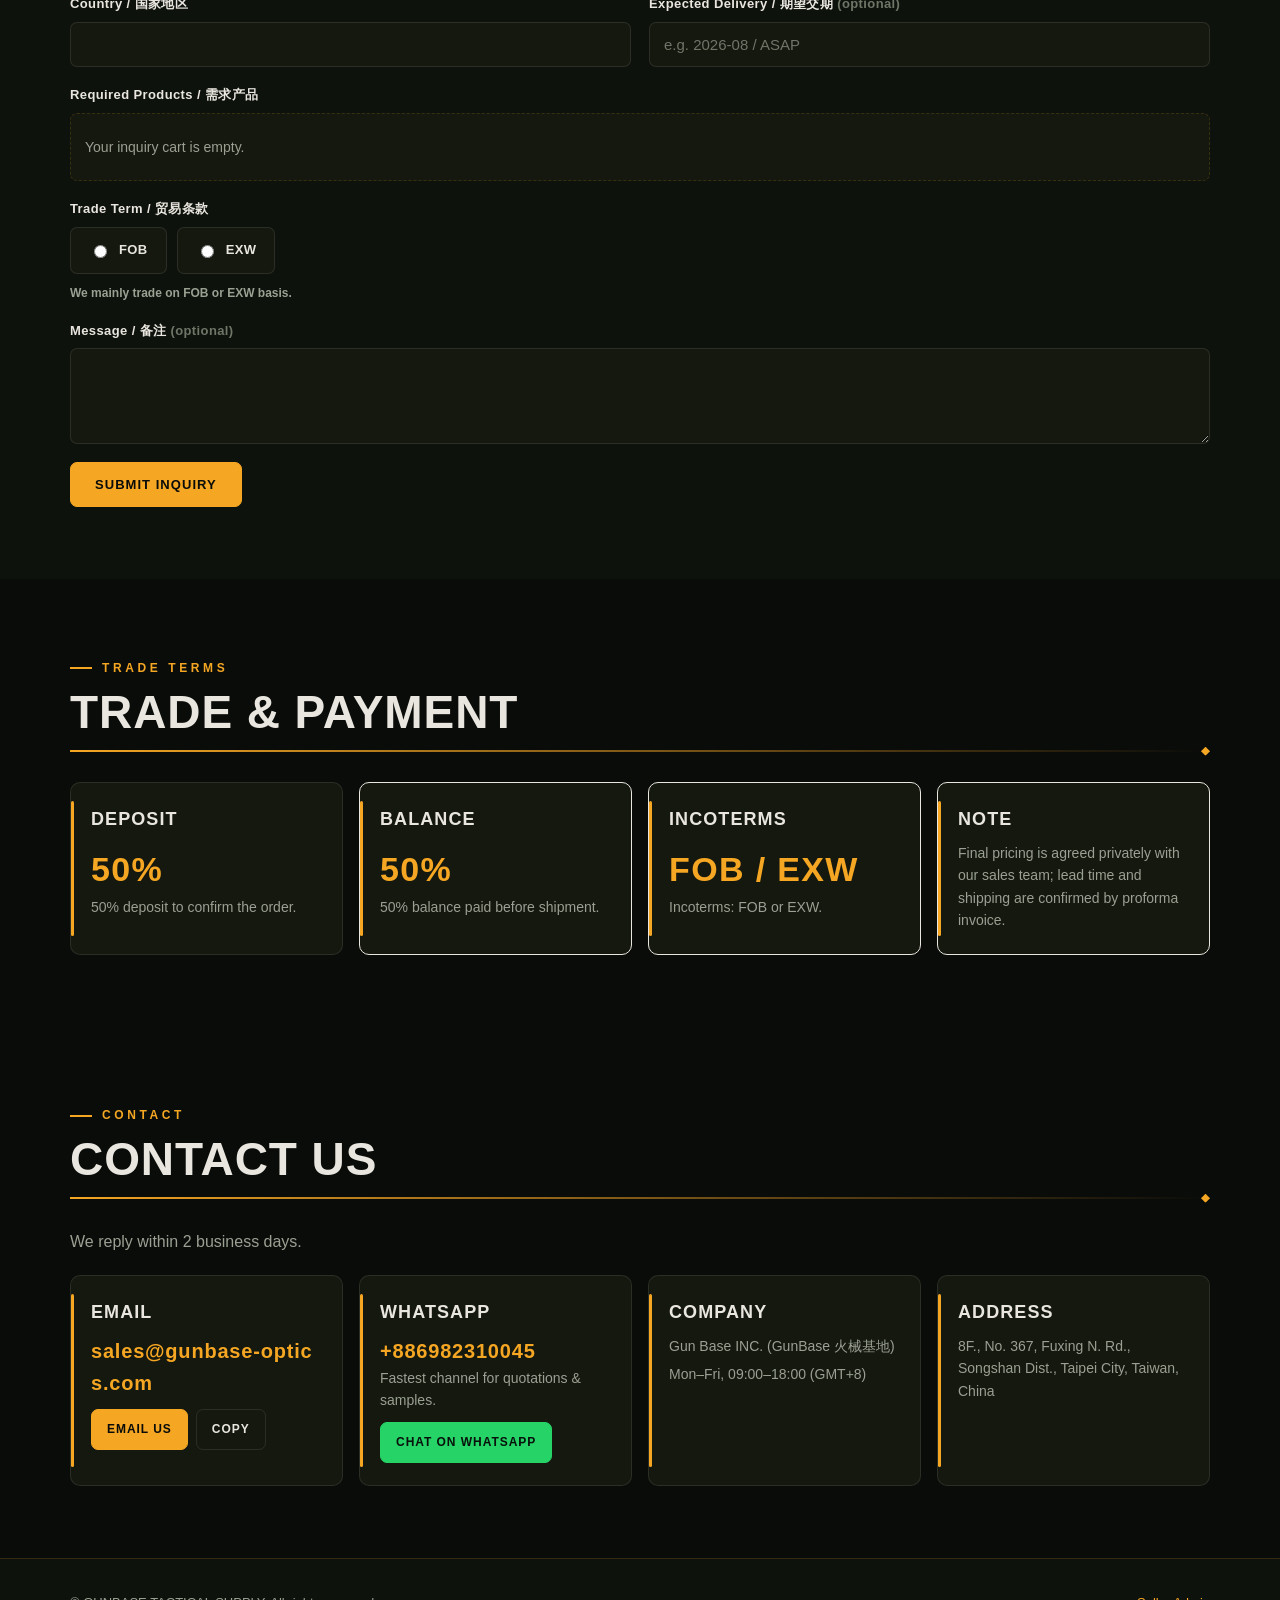
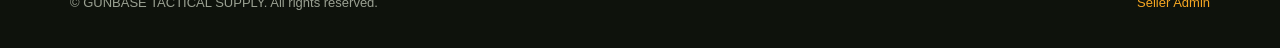
==== commit 16436dfb: "Add 18 partner-supplied rifle scopes with spec sheets; suppress supplier contact data, SW v21" ====
--- a/index.html
+++ b/index.html
@@ -390,6 +390,7 @@
   <script src="js/coming-soon.js"></script>
   <script src="js/scope-switch.js"></script>
   <script src="js/other-products.js"></script>
+  <script src="js/partner-scopes.js"></script>
   <script src="js/app.js"></script>
   <!-- Brand film: load the 10MB MP4 only after an explicit user gesture -->
   <script>
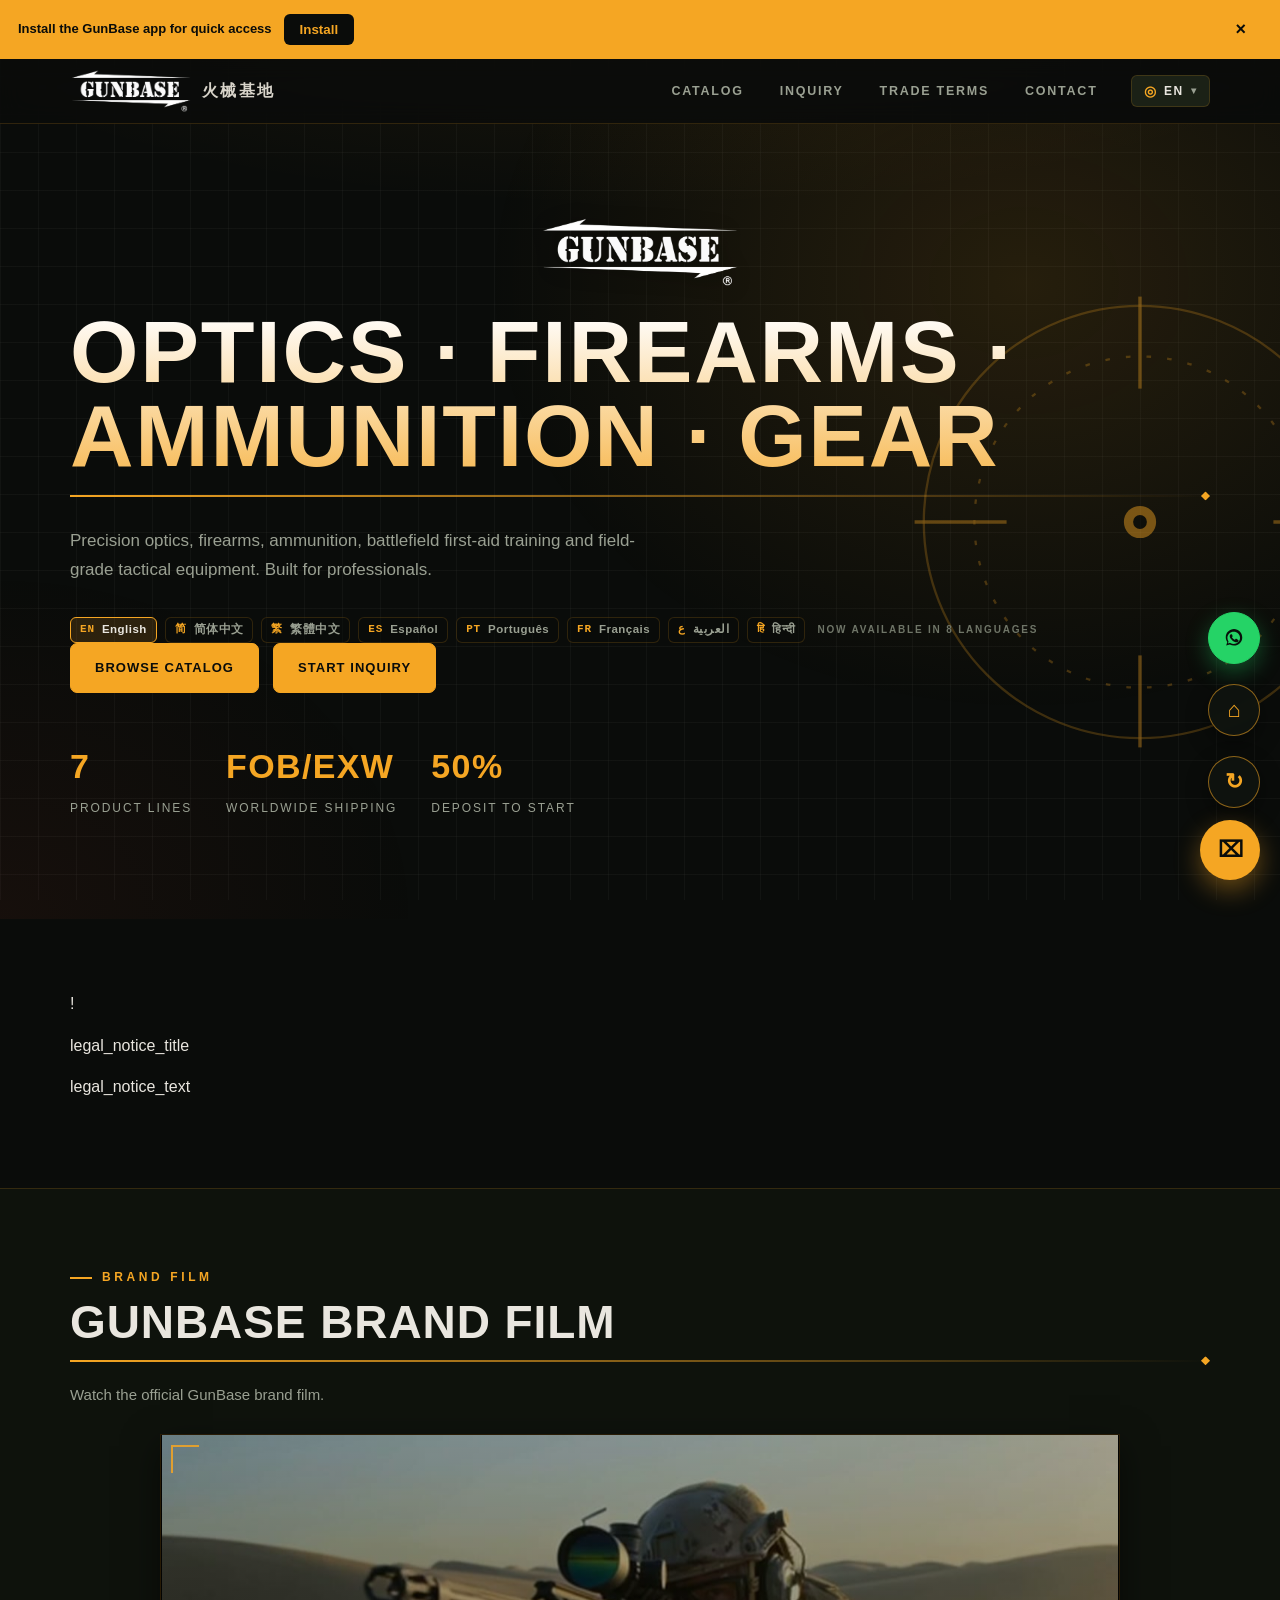
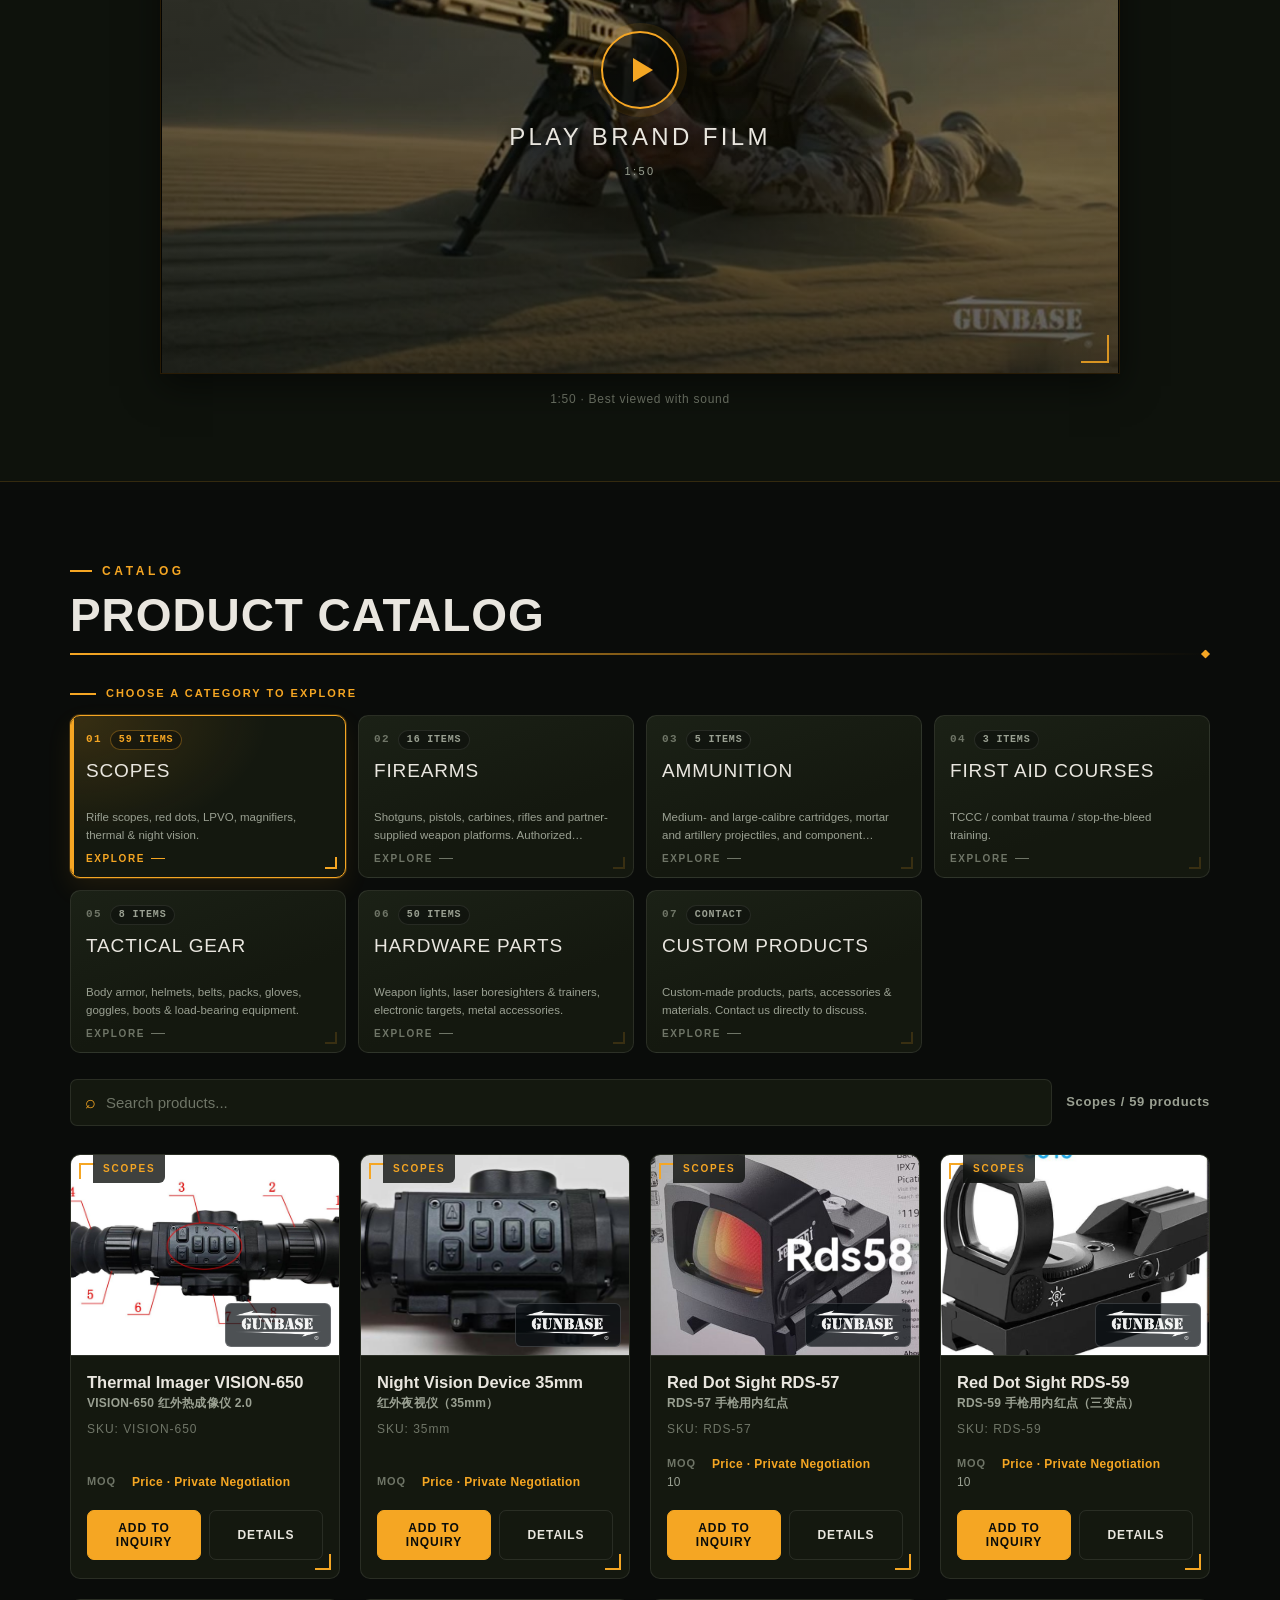
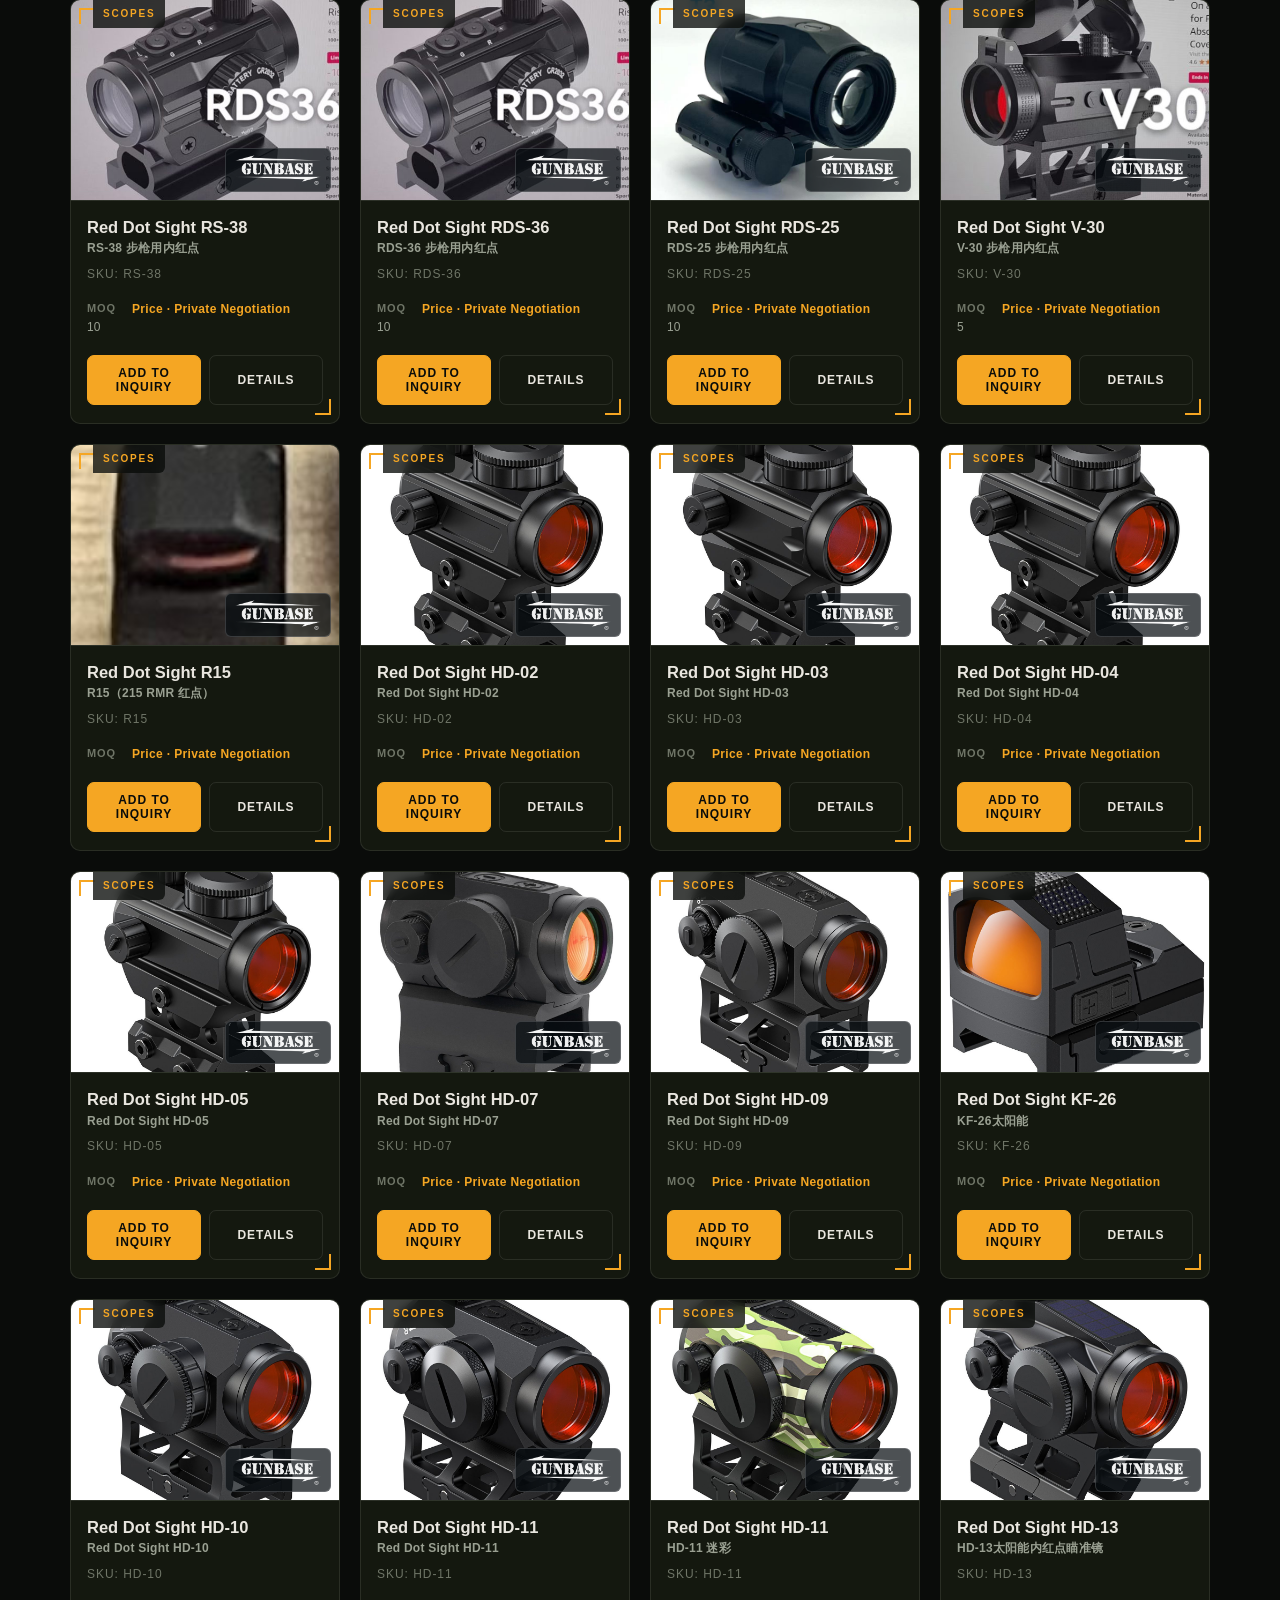
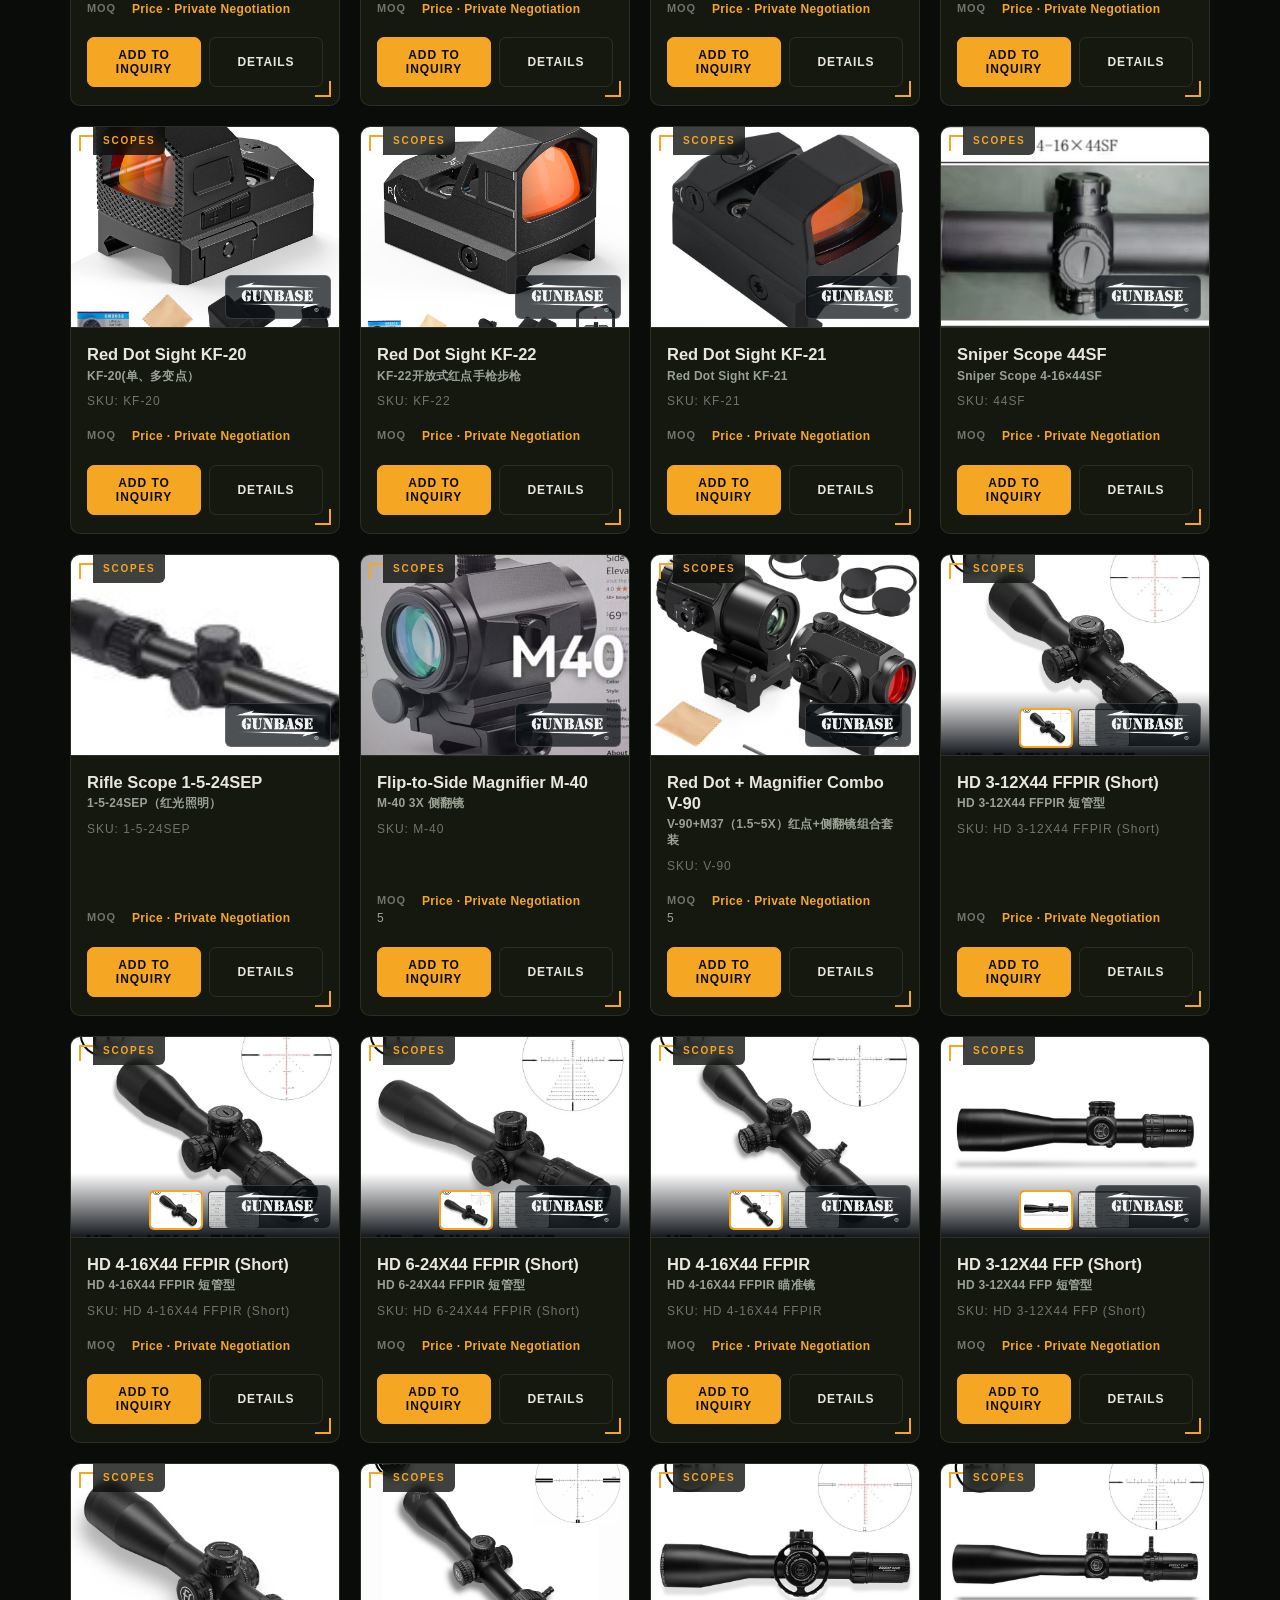
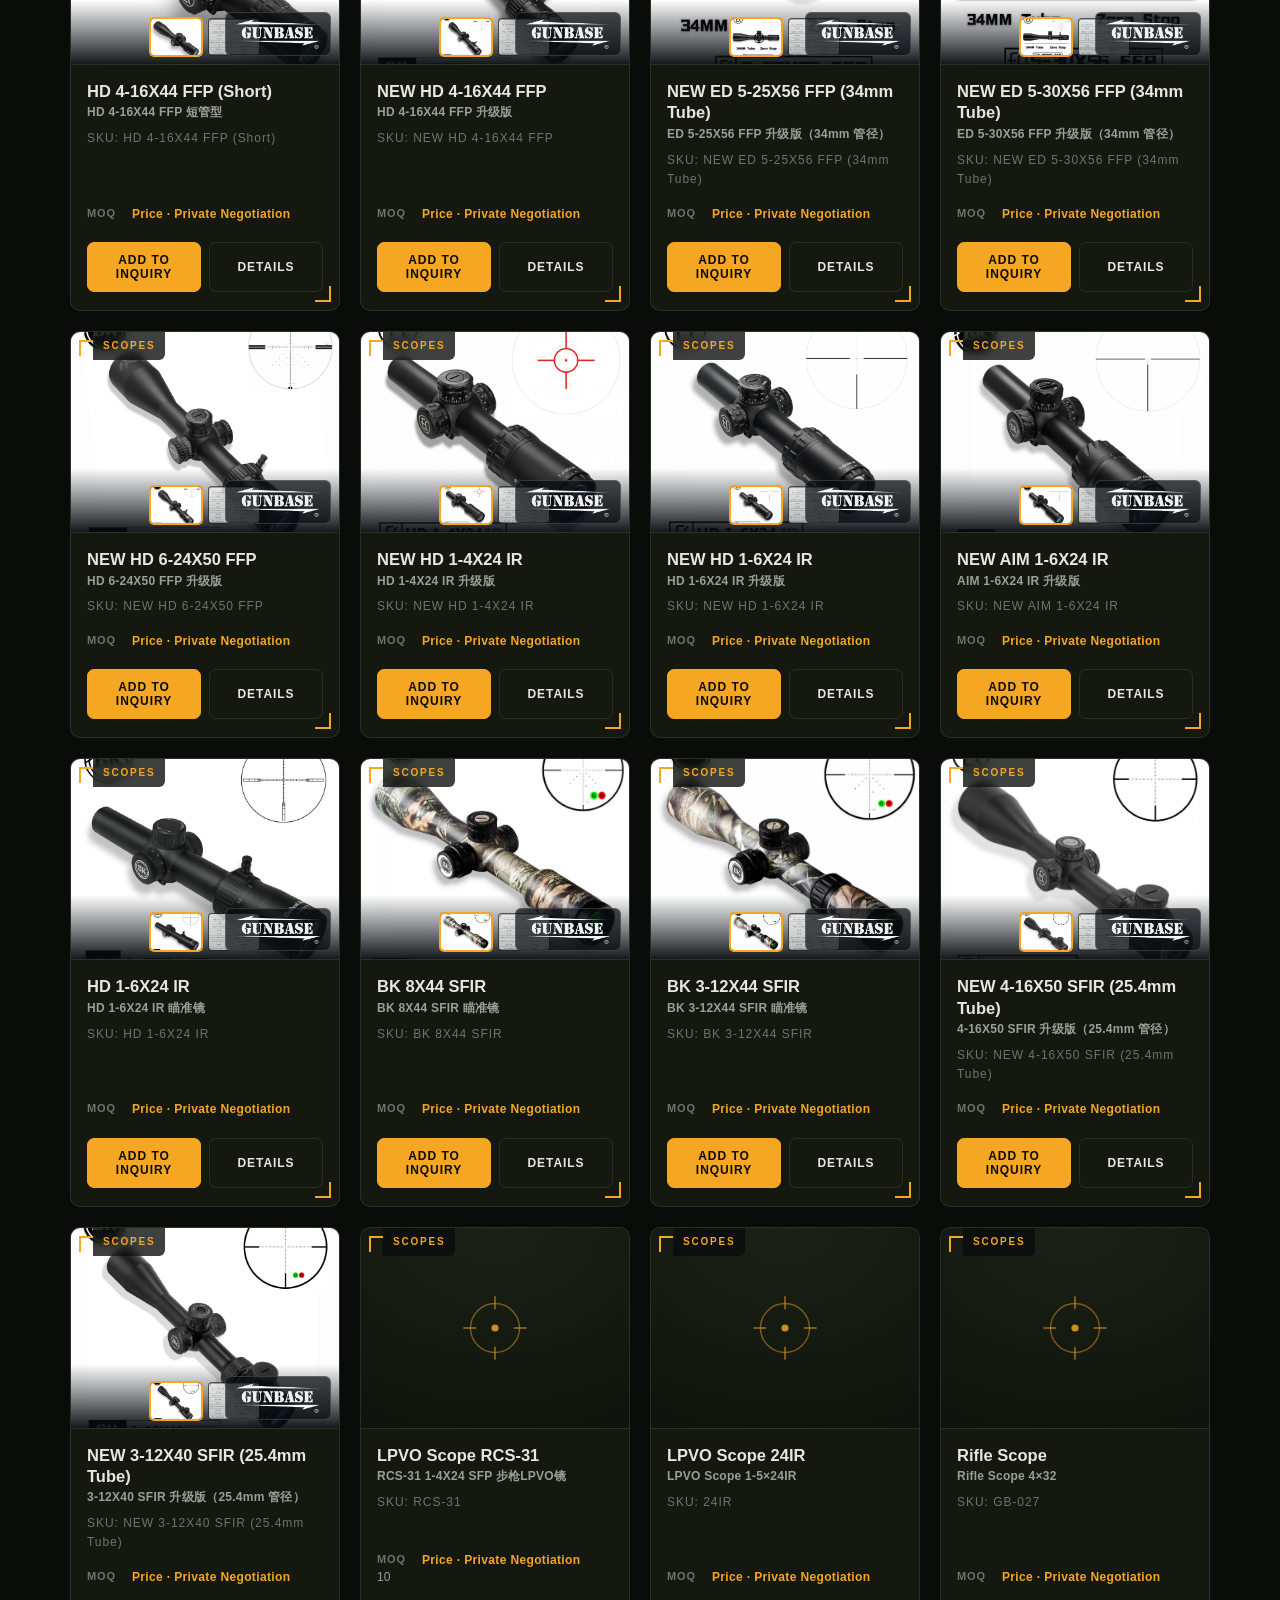
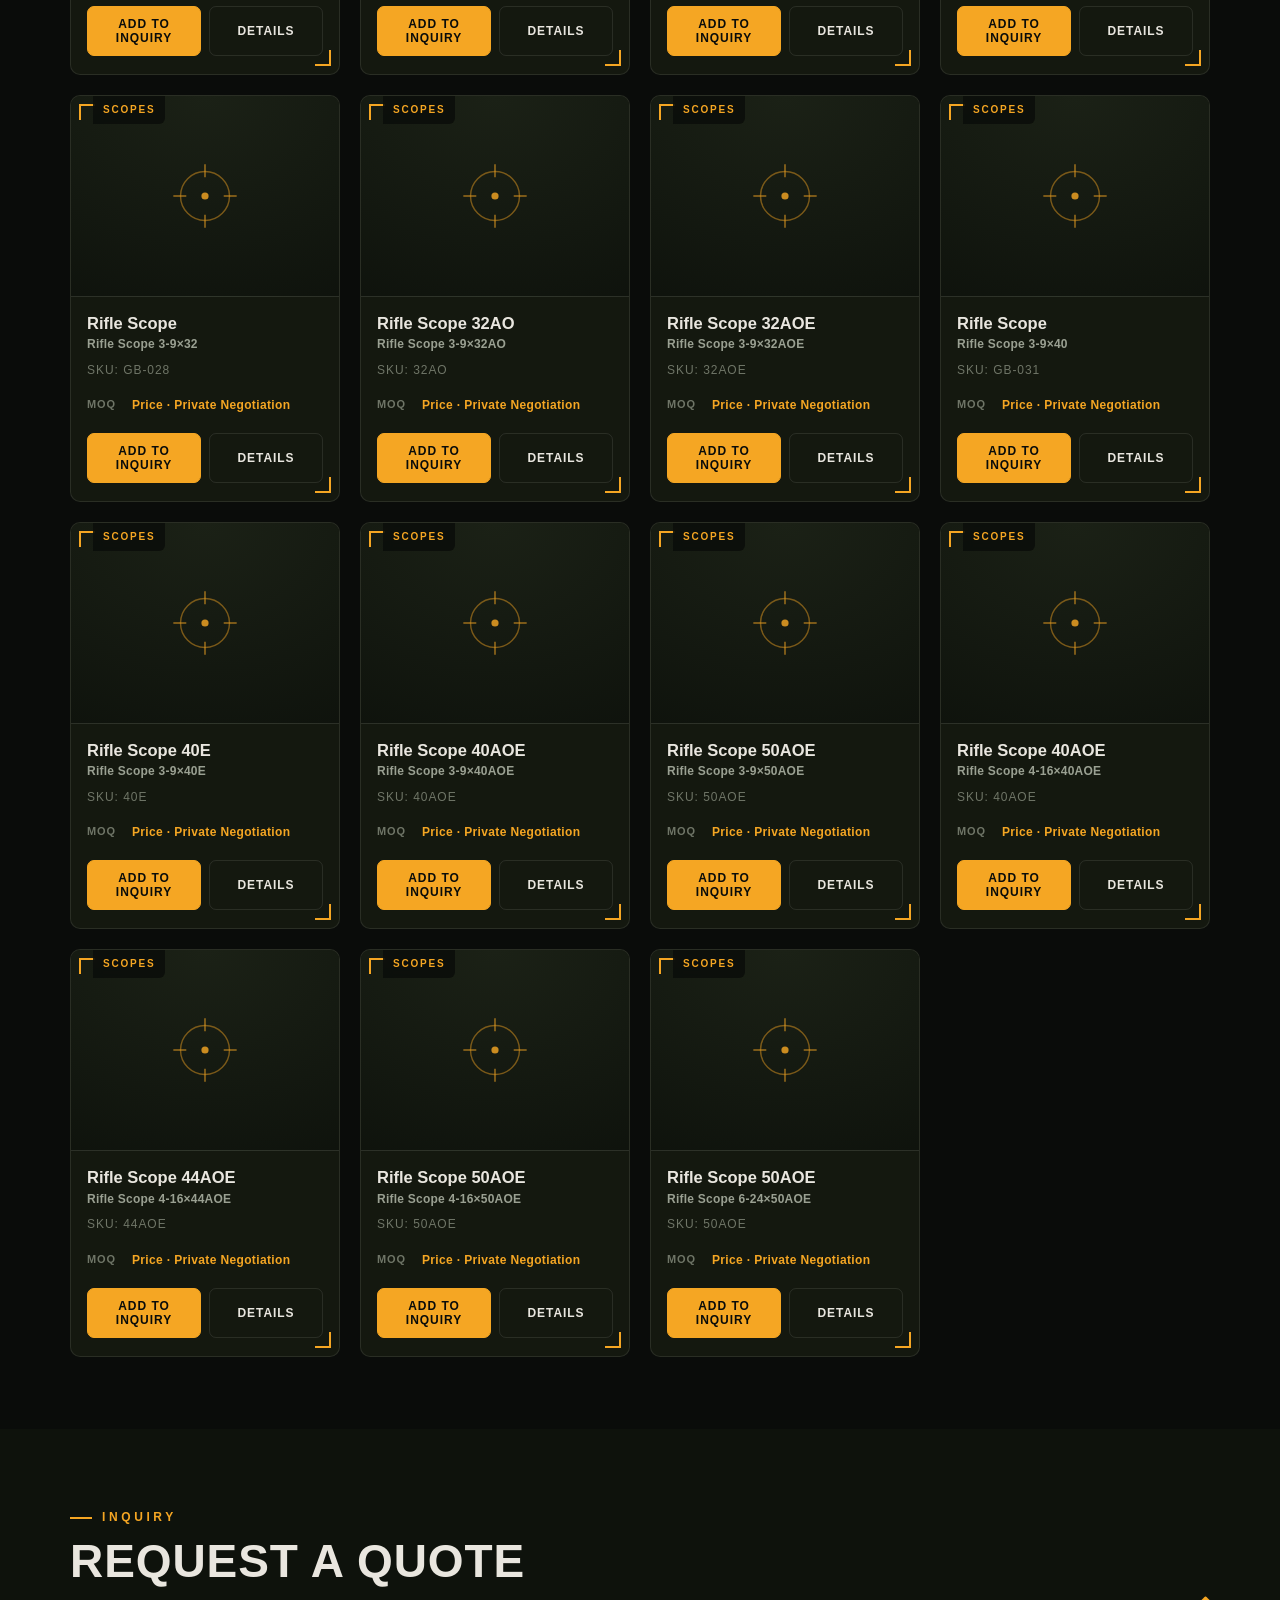
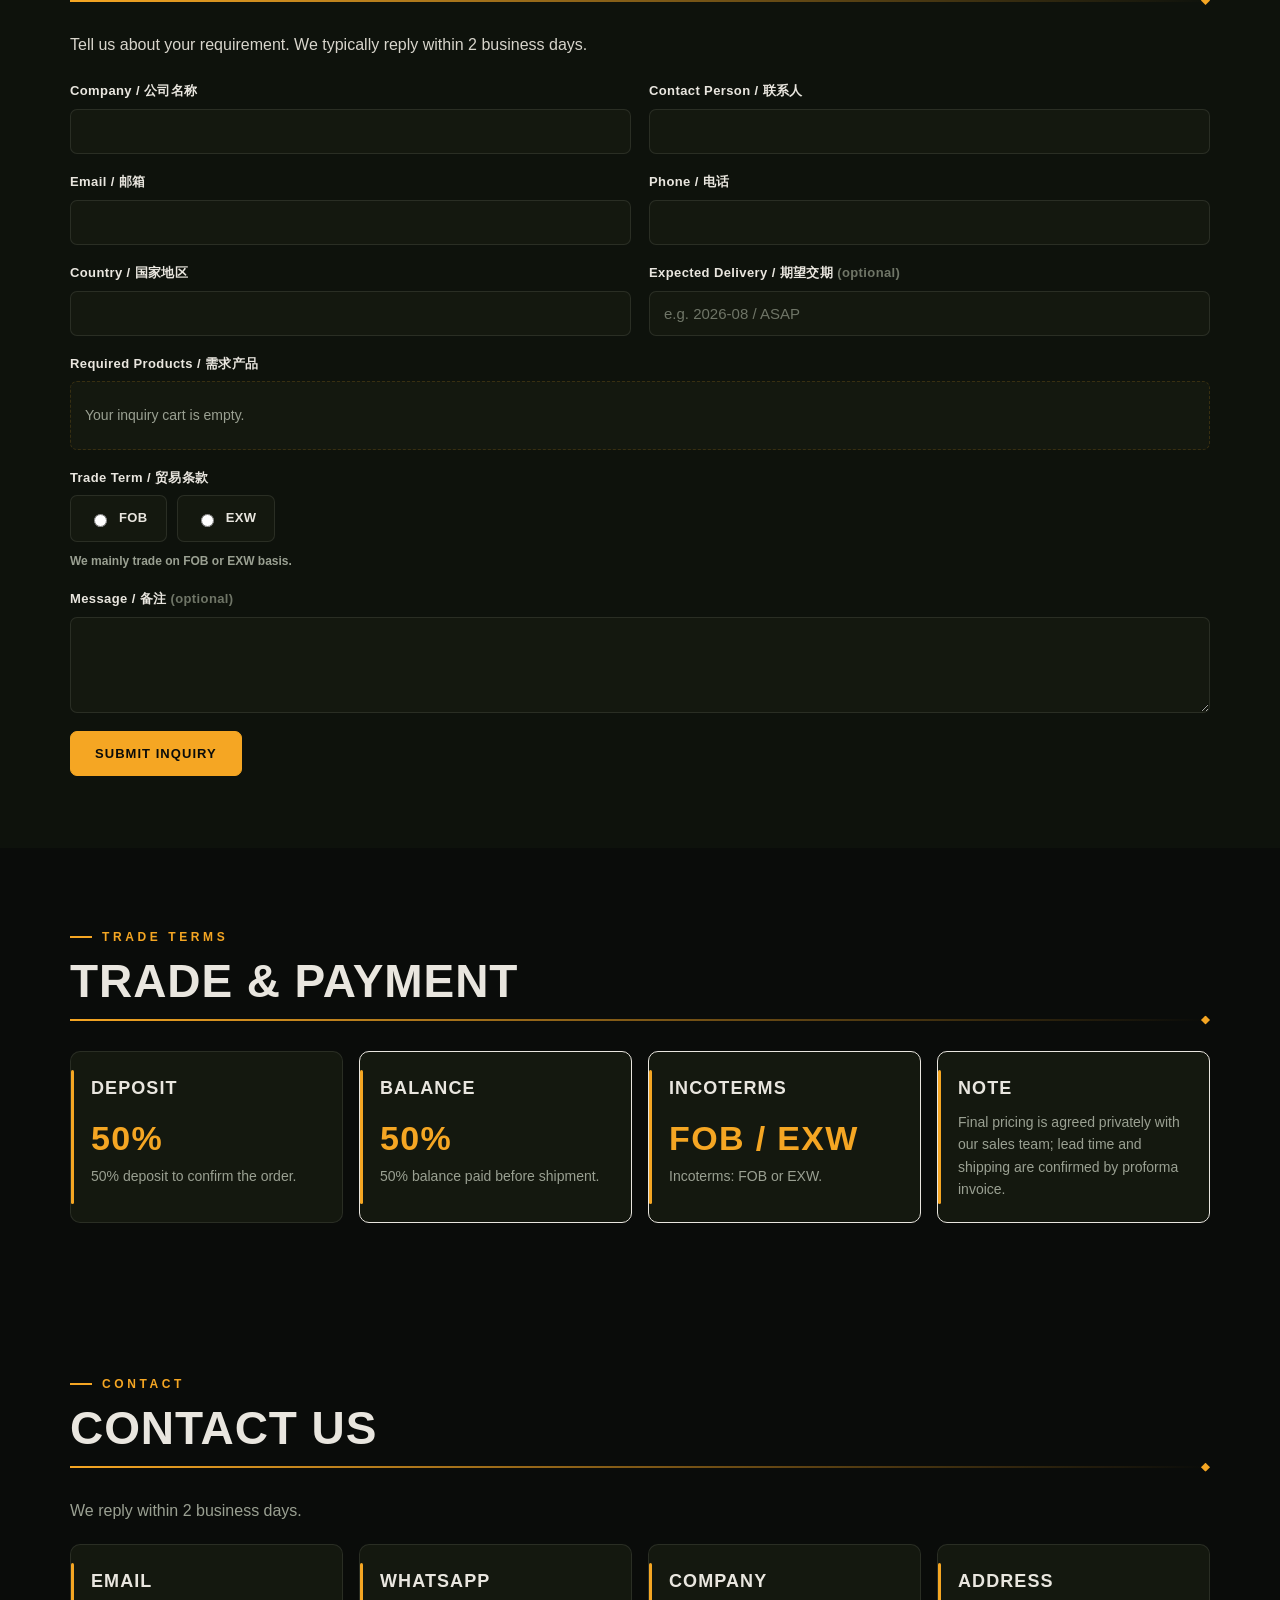
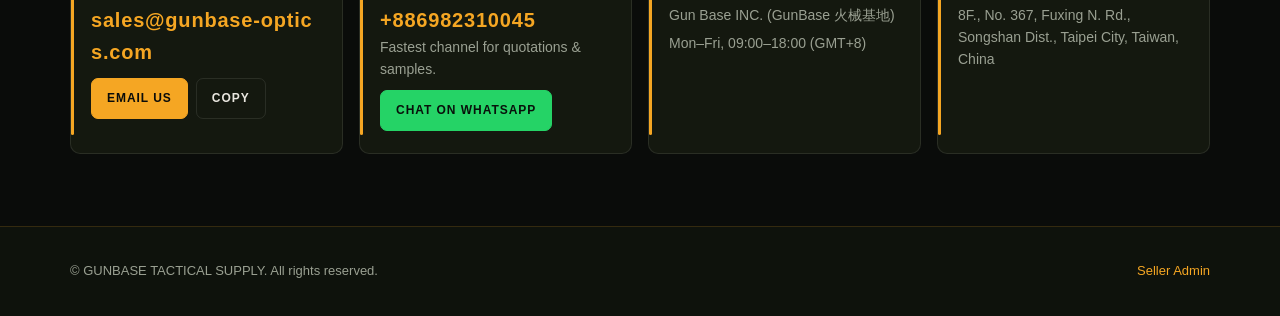
==== commit 90d0129f: "Add multilingual legal and age compliance notice on homepage, SW v22" ====
--- a/index.html
+++ b/index.html
@@ -143,6 +143,19 @@
     </div>
   </section>
 
+  <!-- Legal / age compliance notice (plain wording, not copied from any other site) -->
+  <section class="section section--notice" id="legal-notice">
+    <div class="wrap">
+      <div class="notice" role="note">
+        <span class="notice__mark" aria-hidden="true">!</span>
+        <div class="notice__body">
+          <p class="notice__title" data-i18n="legal_notice_title">LEGAL &amp; AGE NOTICE</p>
+          <p class="notice__text" data-i18n="legal_notice_text">You must be at least 18 years old, or older where required by law, to use this site. Regulated products may carry higher age limits and are subject to the laws of your country and of your state, province, city, county or other local jurisdiction. Check and comply with all applicable requirements before submitting an inquiry or order. By continuing, you confirm that you meet them.</p>
+        </div>
+      </div>
+    </div>
+  </section>
+
   <!-- Brand film (click to load; never autoplays on first paint) -->
   <section class="section section--film" id="film">
     <div class="wrap">
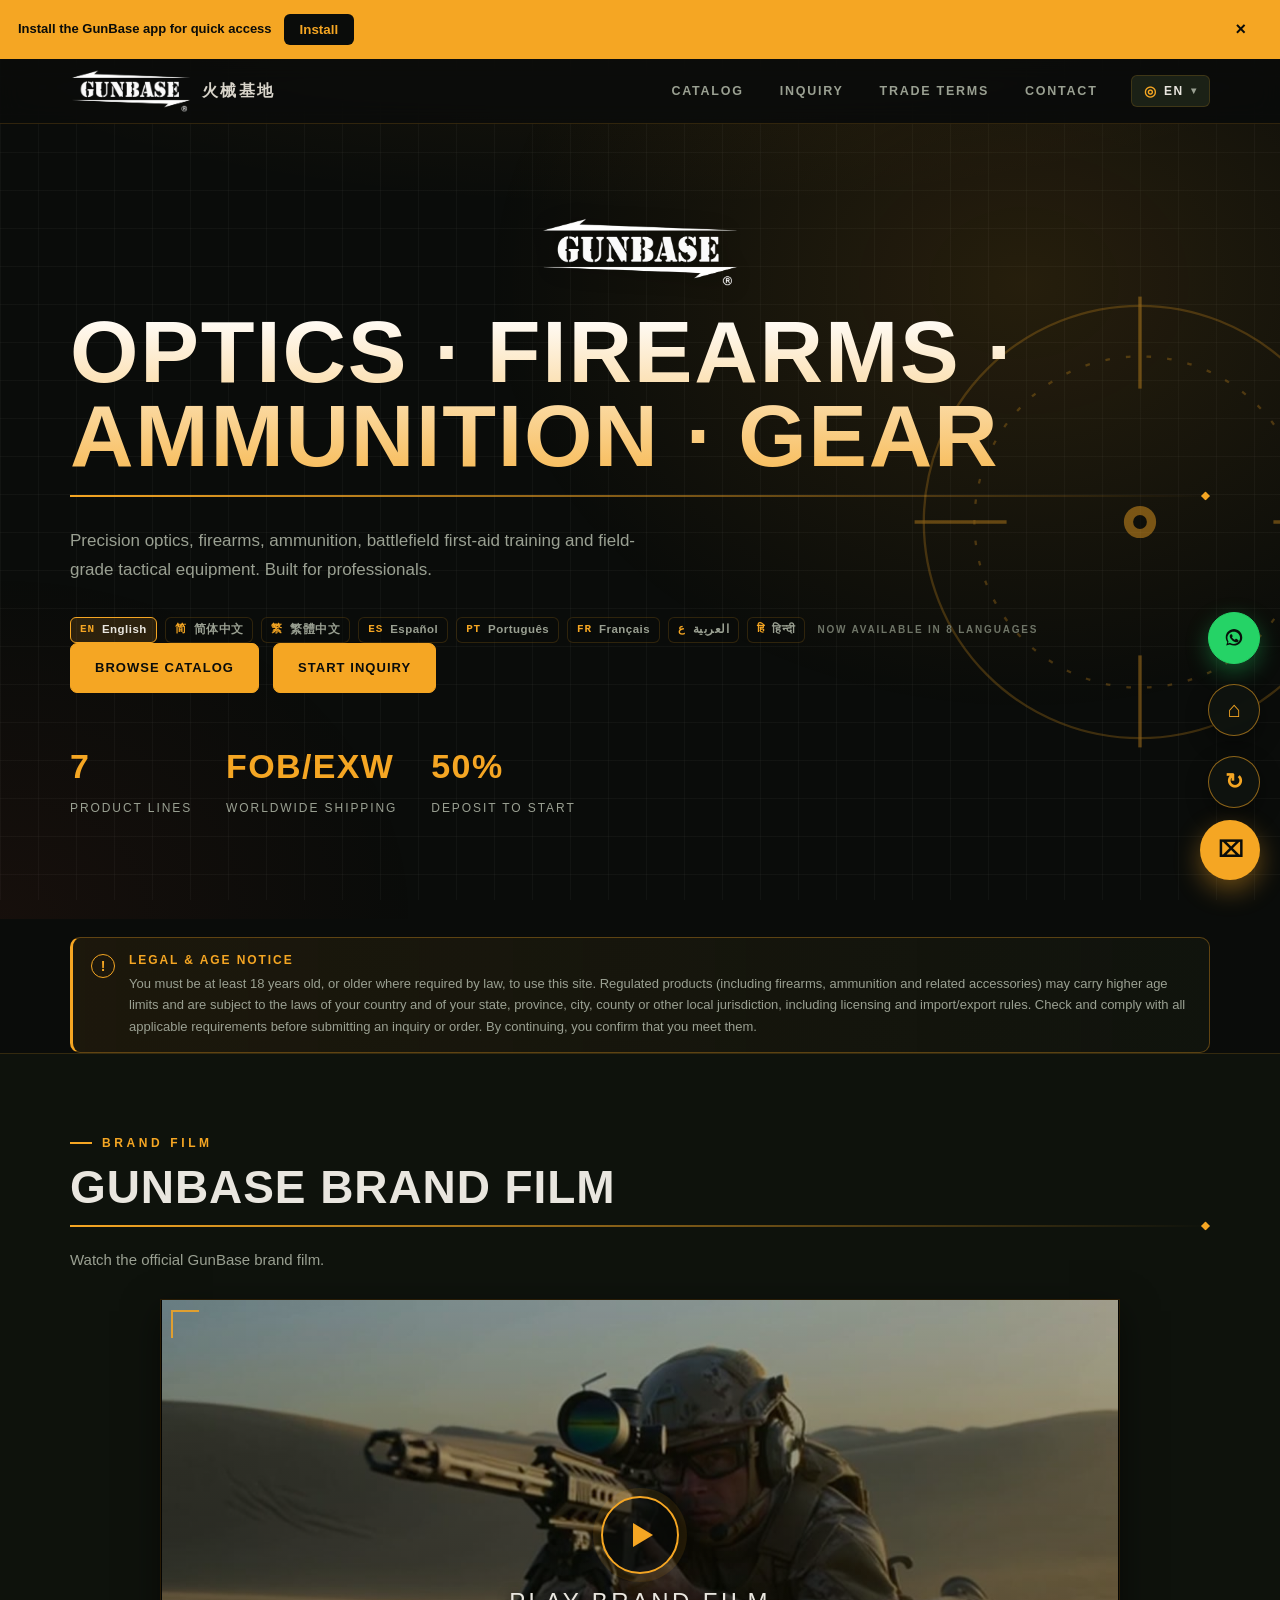
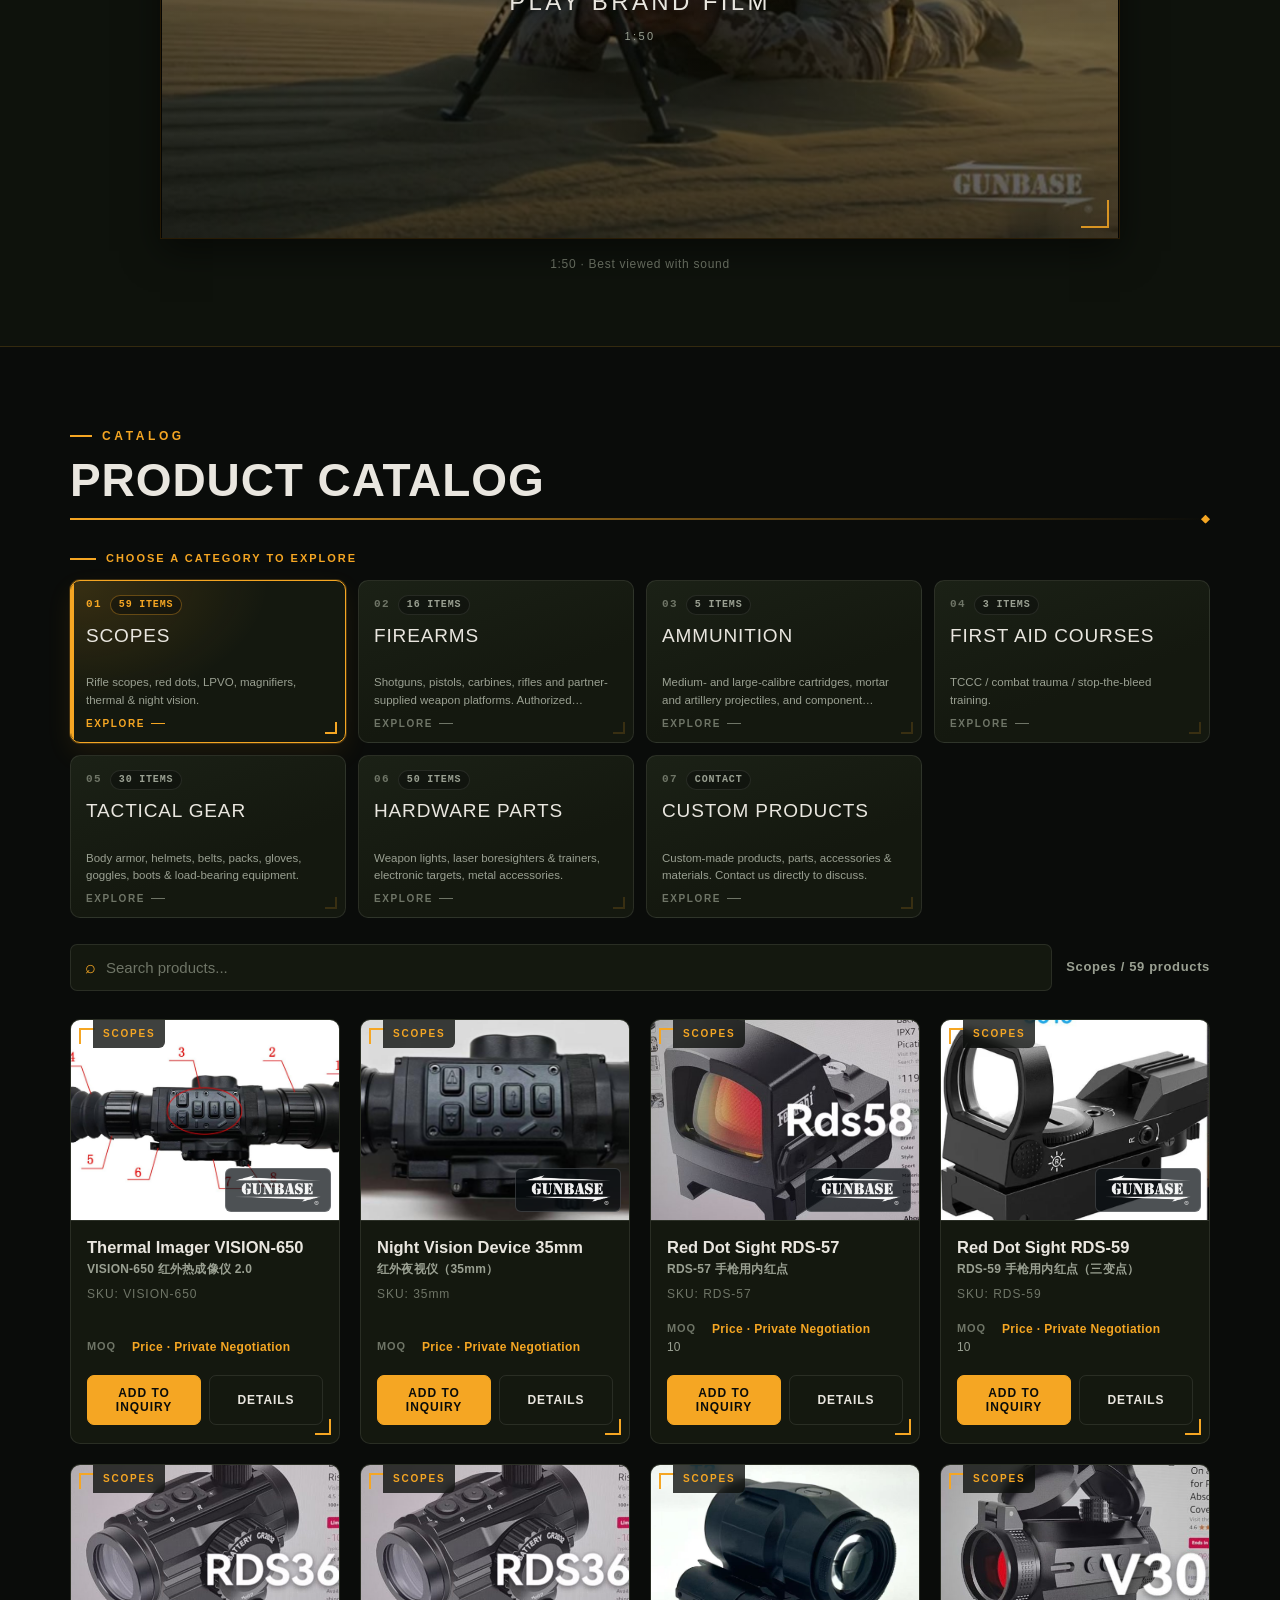
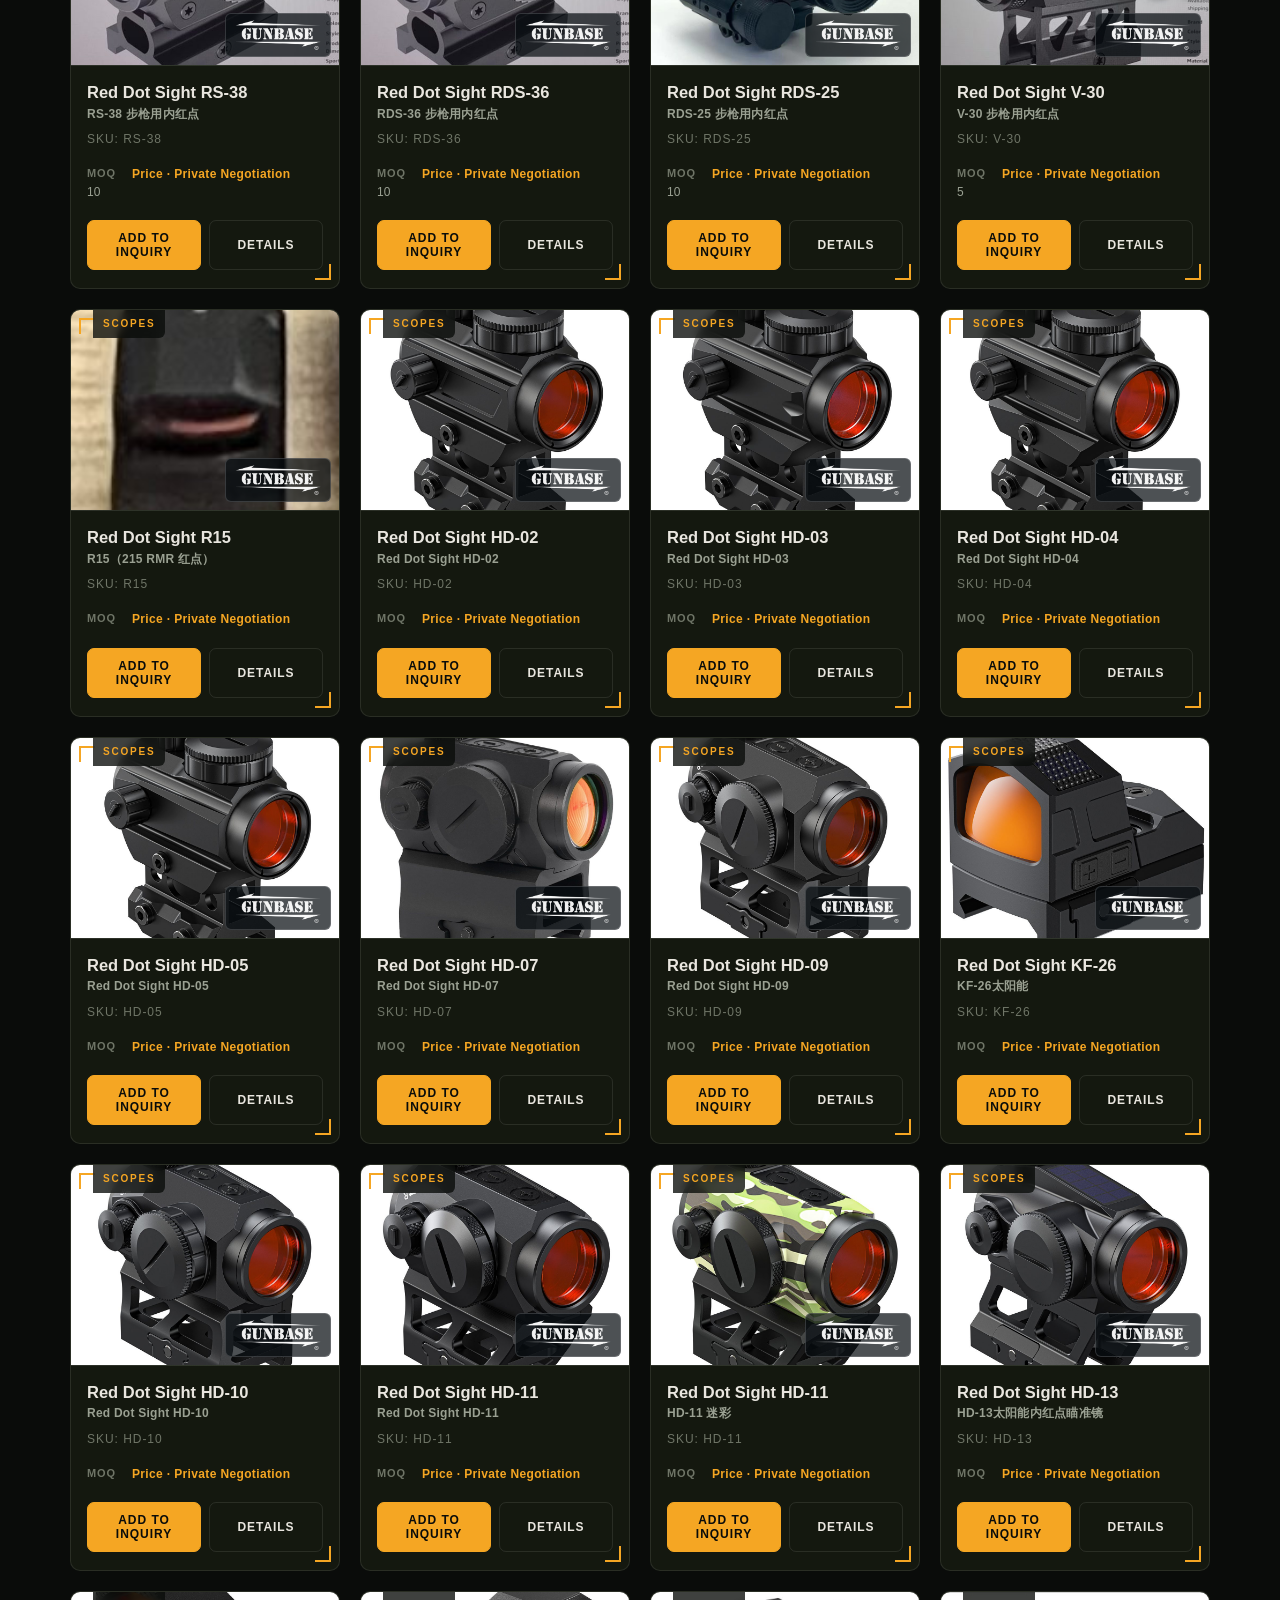
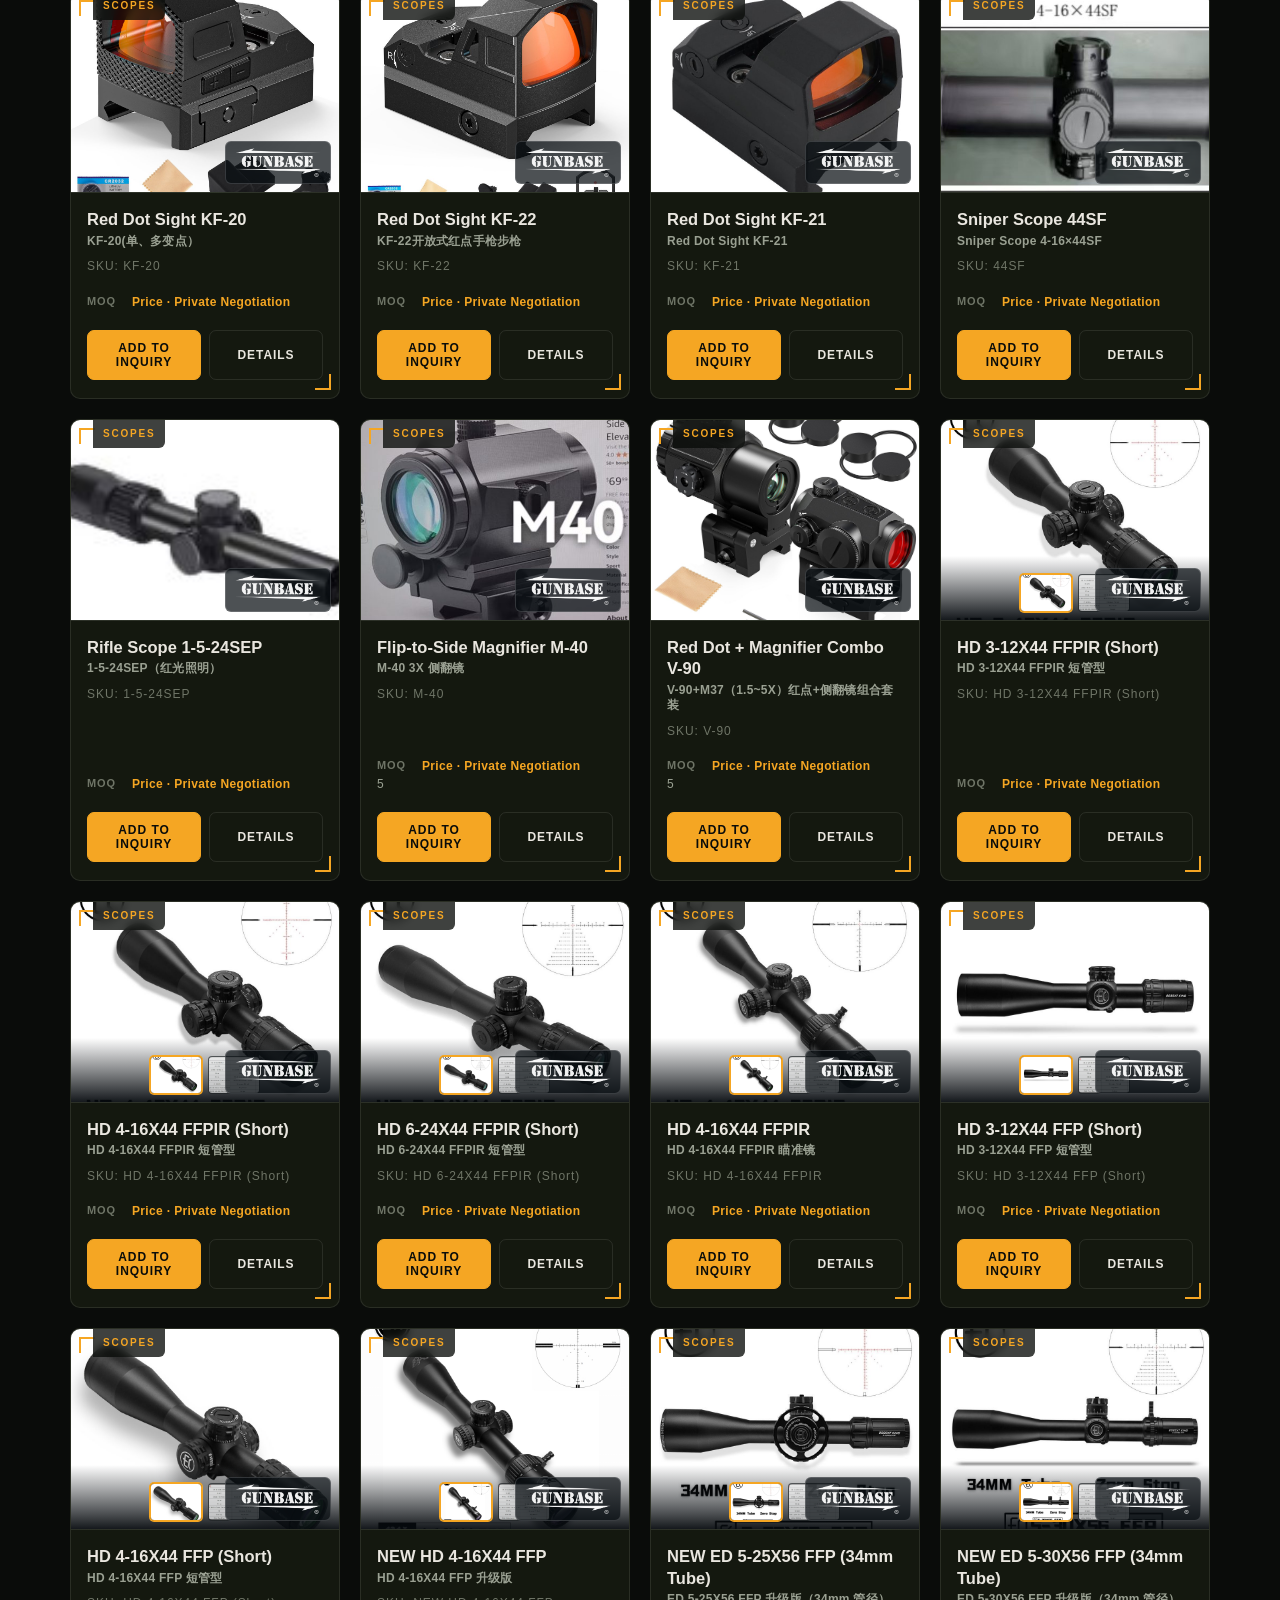
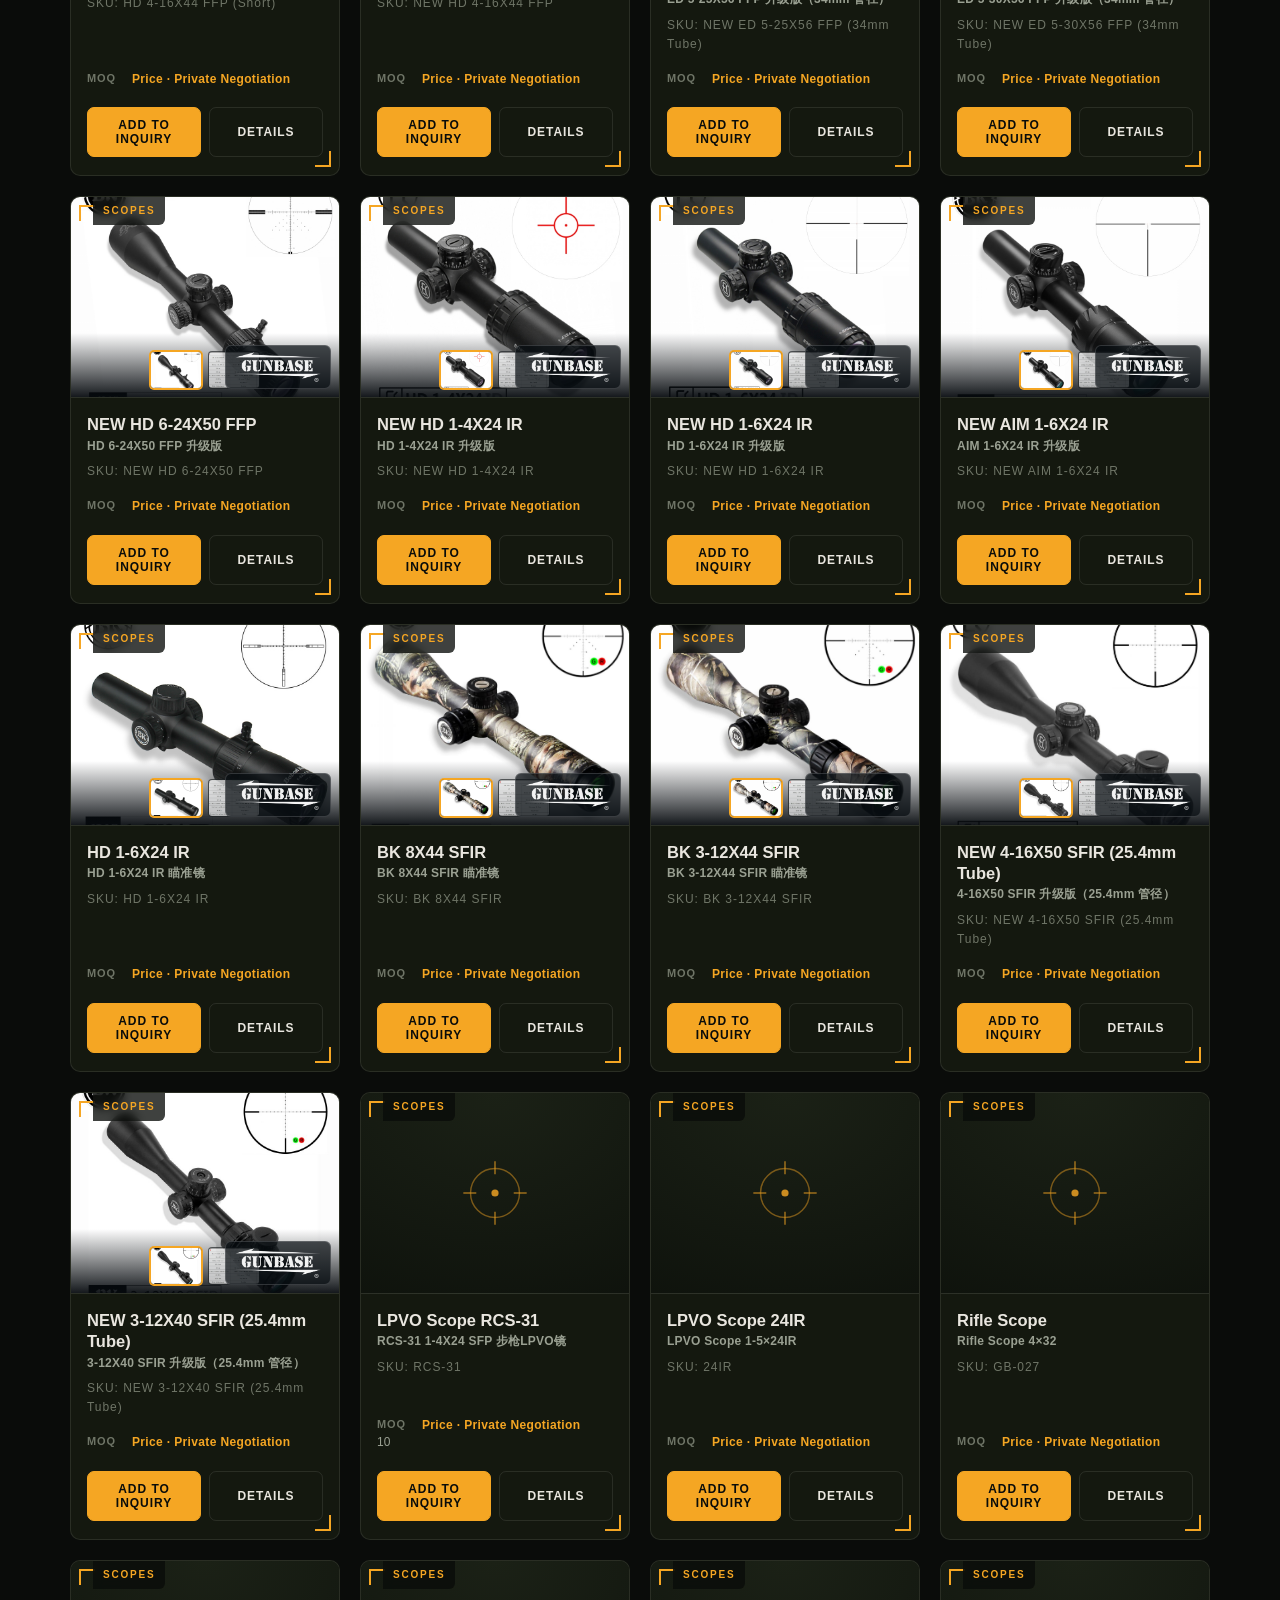
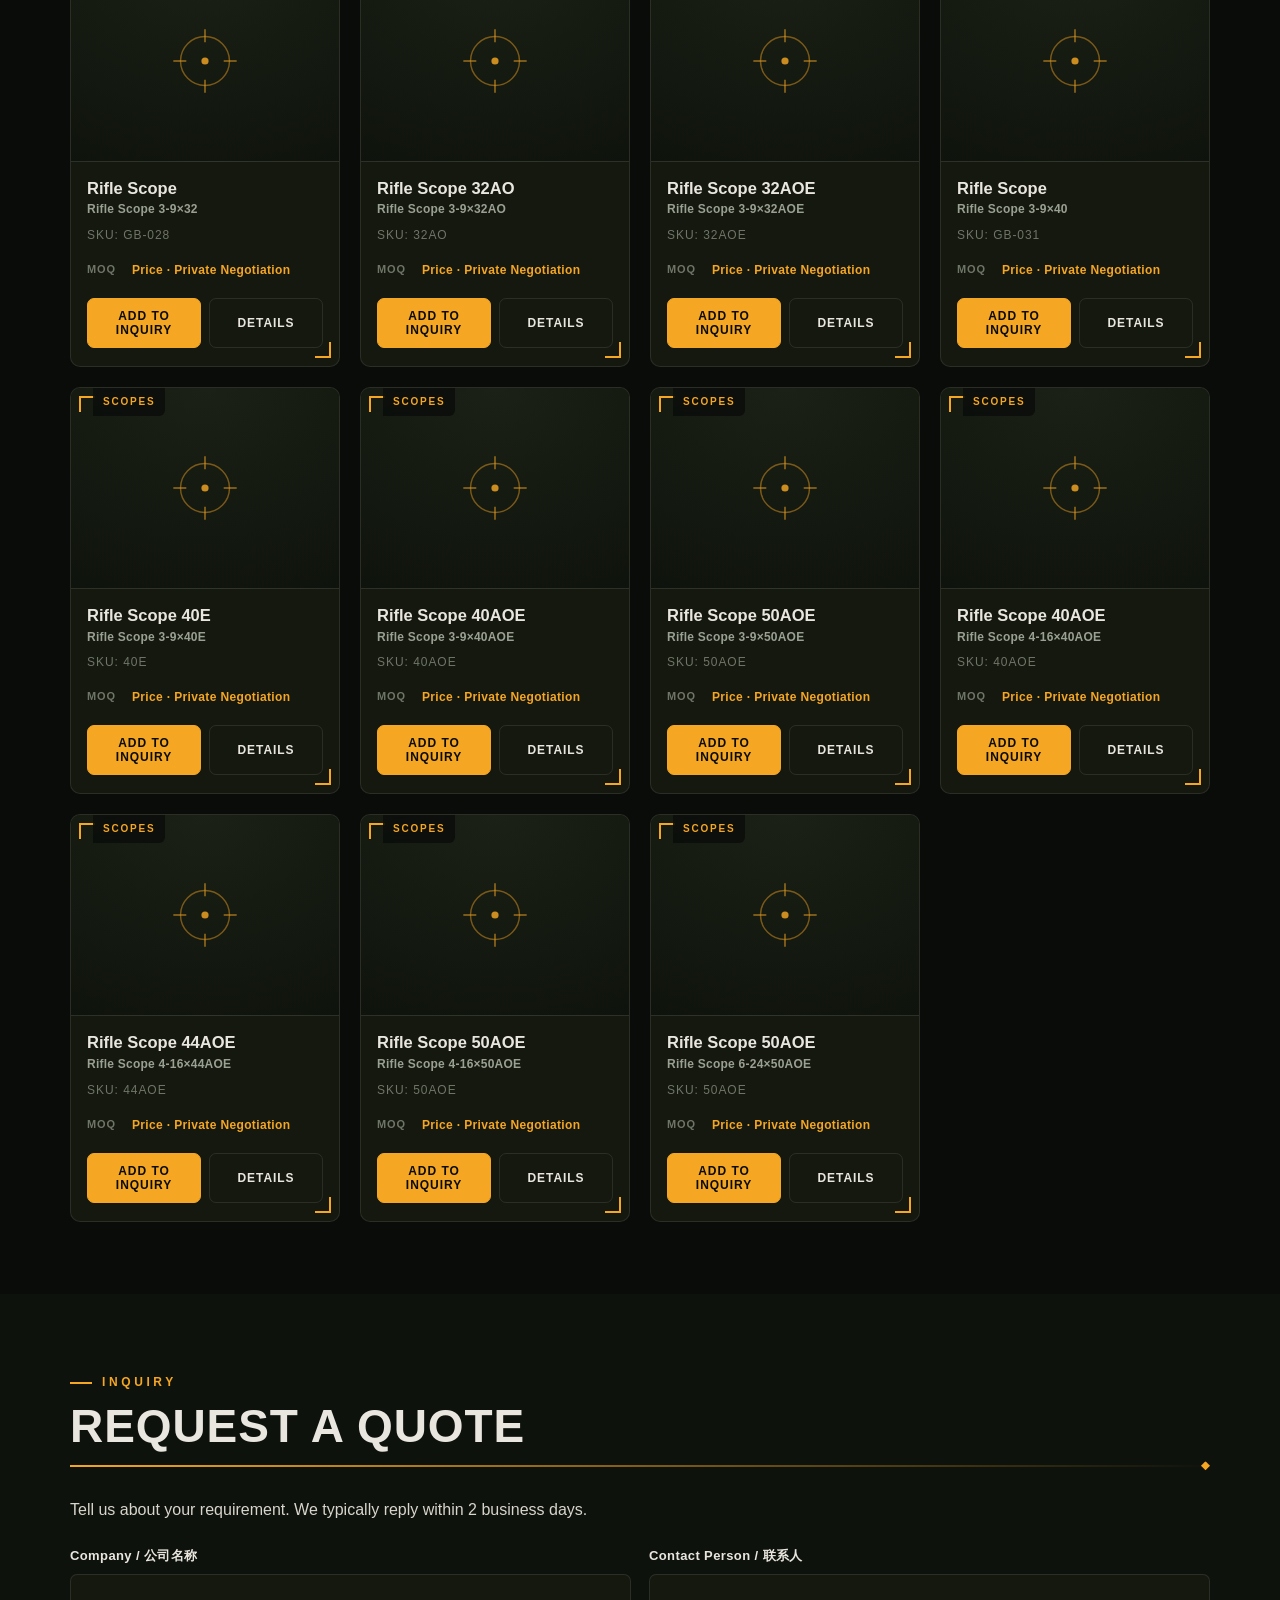
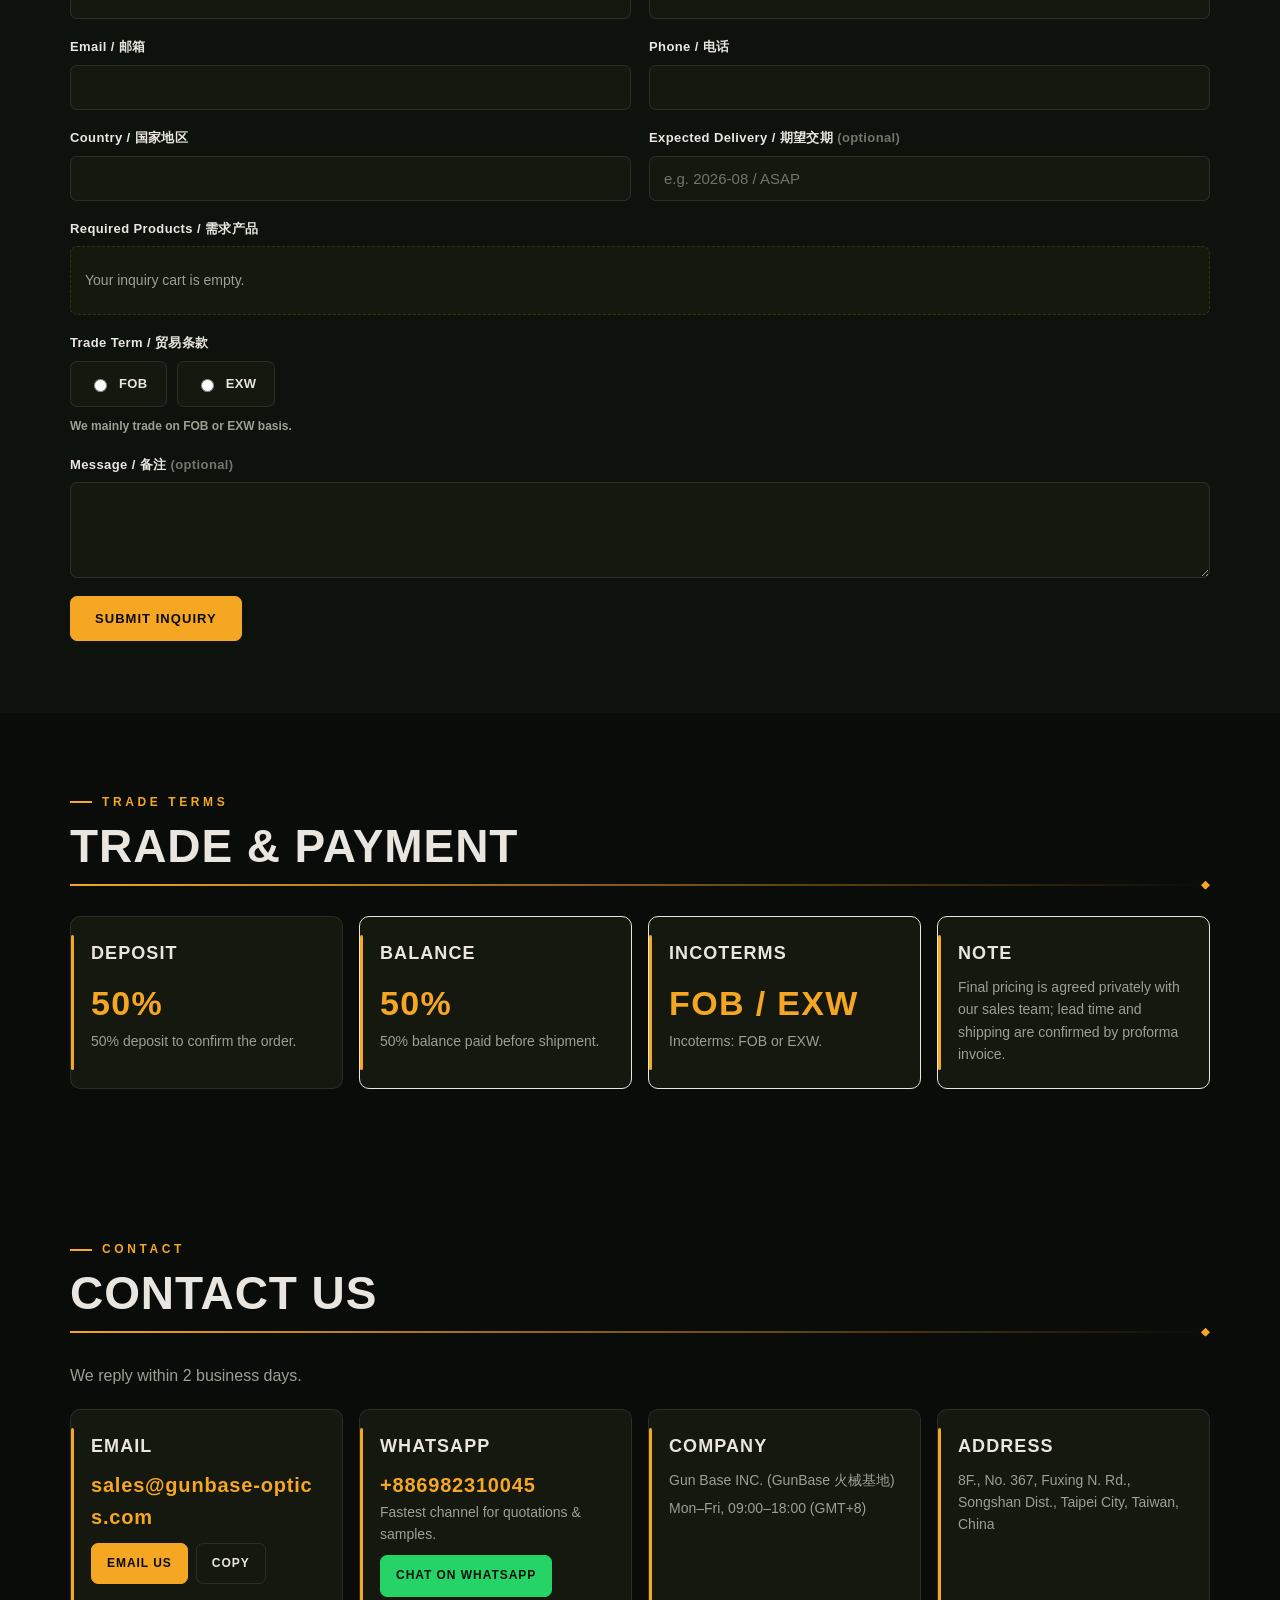
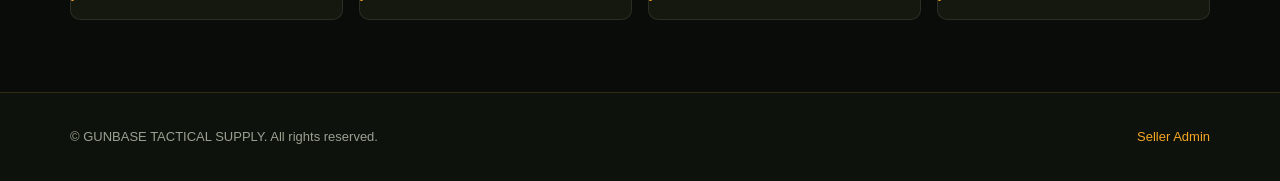
==== commit c99e74e9: "Add 22 smart eyewear models to Tactical Gear; extend S2T map; SW v23" ====
--- a/index.html
+++ b/index.html
@@ -404,6 +404,7 @@
   <script src="js/scope-switch.js"></script>
   <script src="js/other-products.js"></script>
   <script src="js/partner-scopes.js"></script>
+  <script src="js/smart-glasses.js"></script>
   <script src="js/app.js"></script>
   <!-- Brand film: load the 10MB MP4 only after an explicit user gesture -->
   <script>
--- a/css/style.css
+++ b/css/style.css
@@ -490,6 +490,31 @@
 .term p { margin: 0; color: var(--muted); font-size: 14px; line-height: 1.6; }
 .term .big { font-size: 34px; color: var(--accent); font-weight: 800; font-family: var(--font-display); letter-spacing: .04em; }
 
+/* ---------- Legal / age notice ---------- */
+.section--notice { padding: 18px 0 0; }
+.notice {
+  display: flex; align-items: flex-start; gap: 14px;
+  border: 1px solid rgba(245,166,35,.32); border-left: 3px solid var(--accent);
+  background: linear-gradient(90deg, rgba(245,166,35,.08), rgba(20,24,15,.65));
+  border-radius: var(--radius); padding: 15px 18px;
+}
+.notice__mark {
+  flex: 0 0 auto; width: 24px; height: 24px; margin-top: 1px;
+  border: 1px solid var(--accent); border-radius: 50%;
+  color: var(--accent); font: 800 14px/22px var(--font-display);
+  text-align: center;
+}
+.notice__title {
+  margin: 0 0 4px; color: var(--accent); font: 700 12px/1.3 var(--font);
+  letter-spacing: .16em; text-transform: uppercase;
+}
+.notice__text { margin: 0; color: var(--muted); font-size: 13px; line-height: 1.65; }
+html[dir="rtl"] .notice { border-left: 1px solid rgba(245,166,35,.32); border-right: 3px solid var(--accent); text-align: right; }
+@media (max-width: 600px) {
+  .notice { gap: 10px; padding: 13px 14px; }
+  .notice__text { font-size: 12px; }
+}
+
 /* ---------- Modal ---------- */
 .modal-mask { position: fixed; inset: 0; background: rgba(0,0,0,.7); backdrop-filter: blur(3px); z-index: 90; display: none; align-items: center; justify-content: center; padding: 20px; }
 .modal-mask.open { display: flex; }
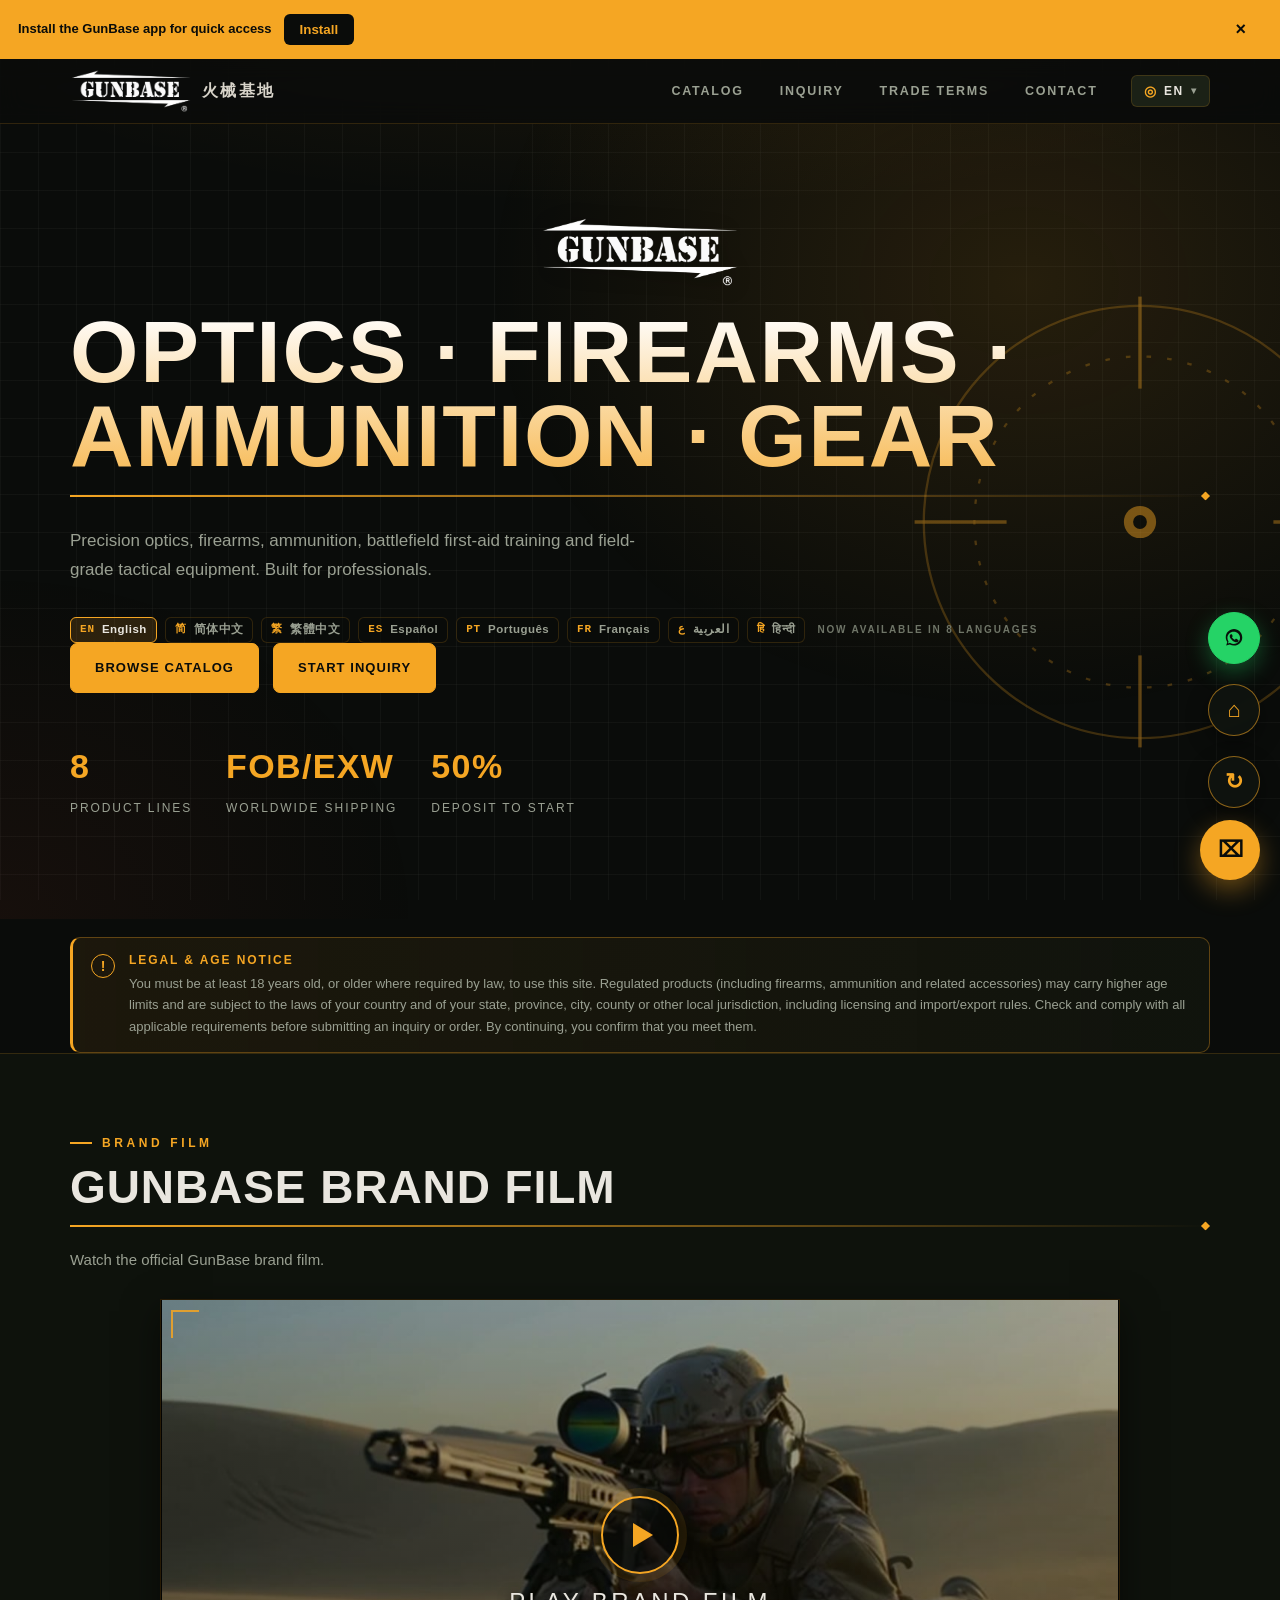
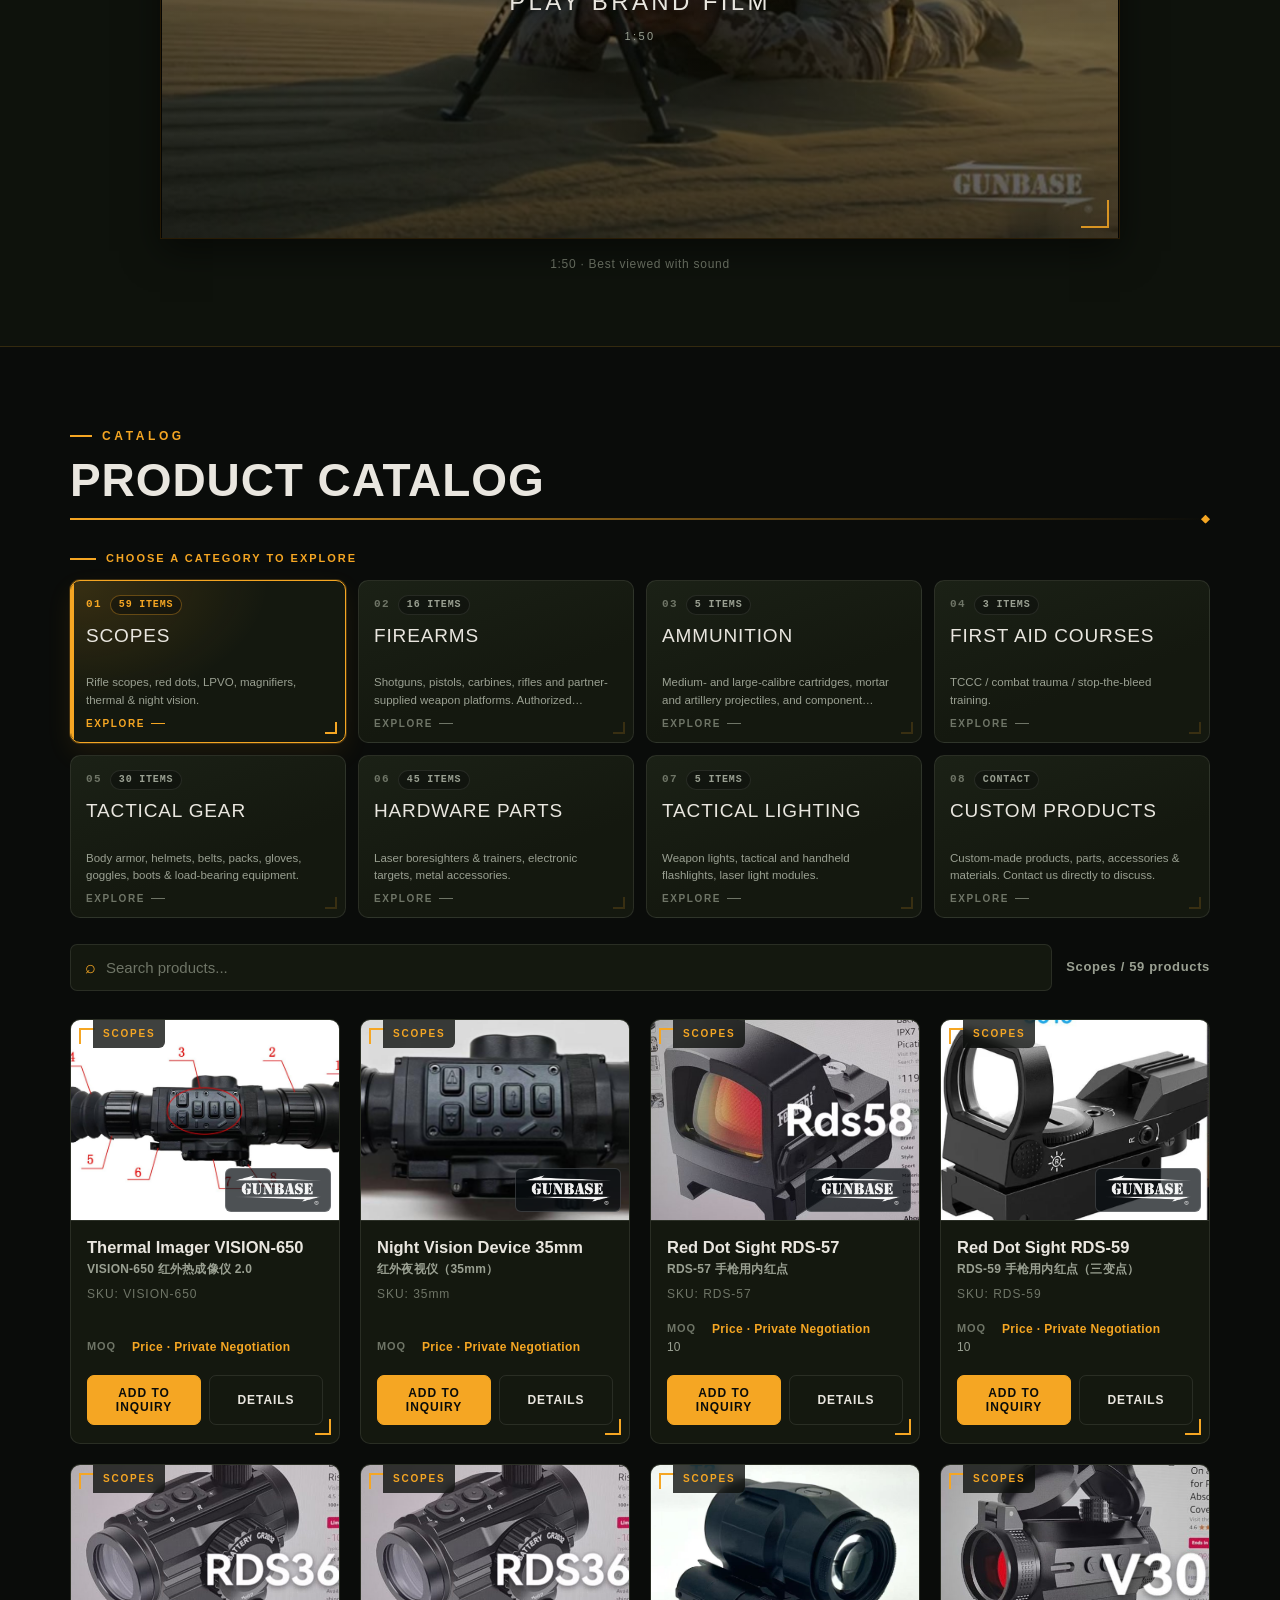
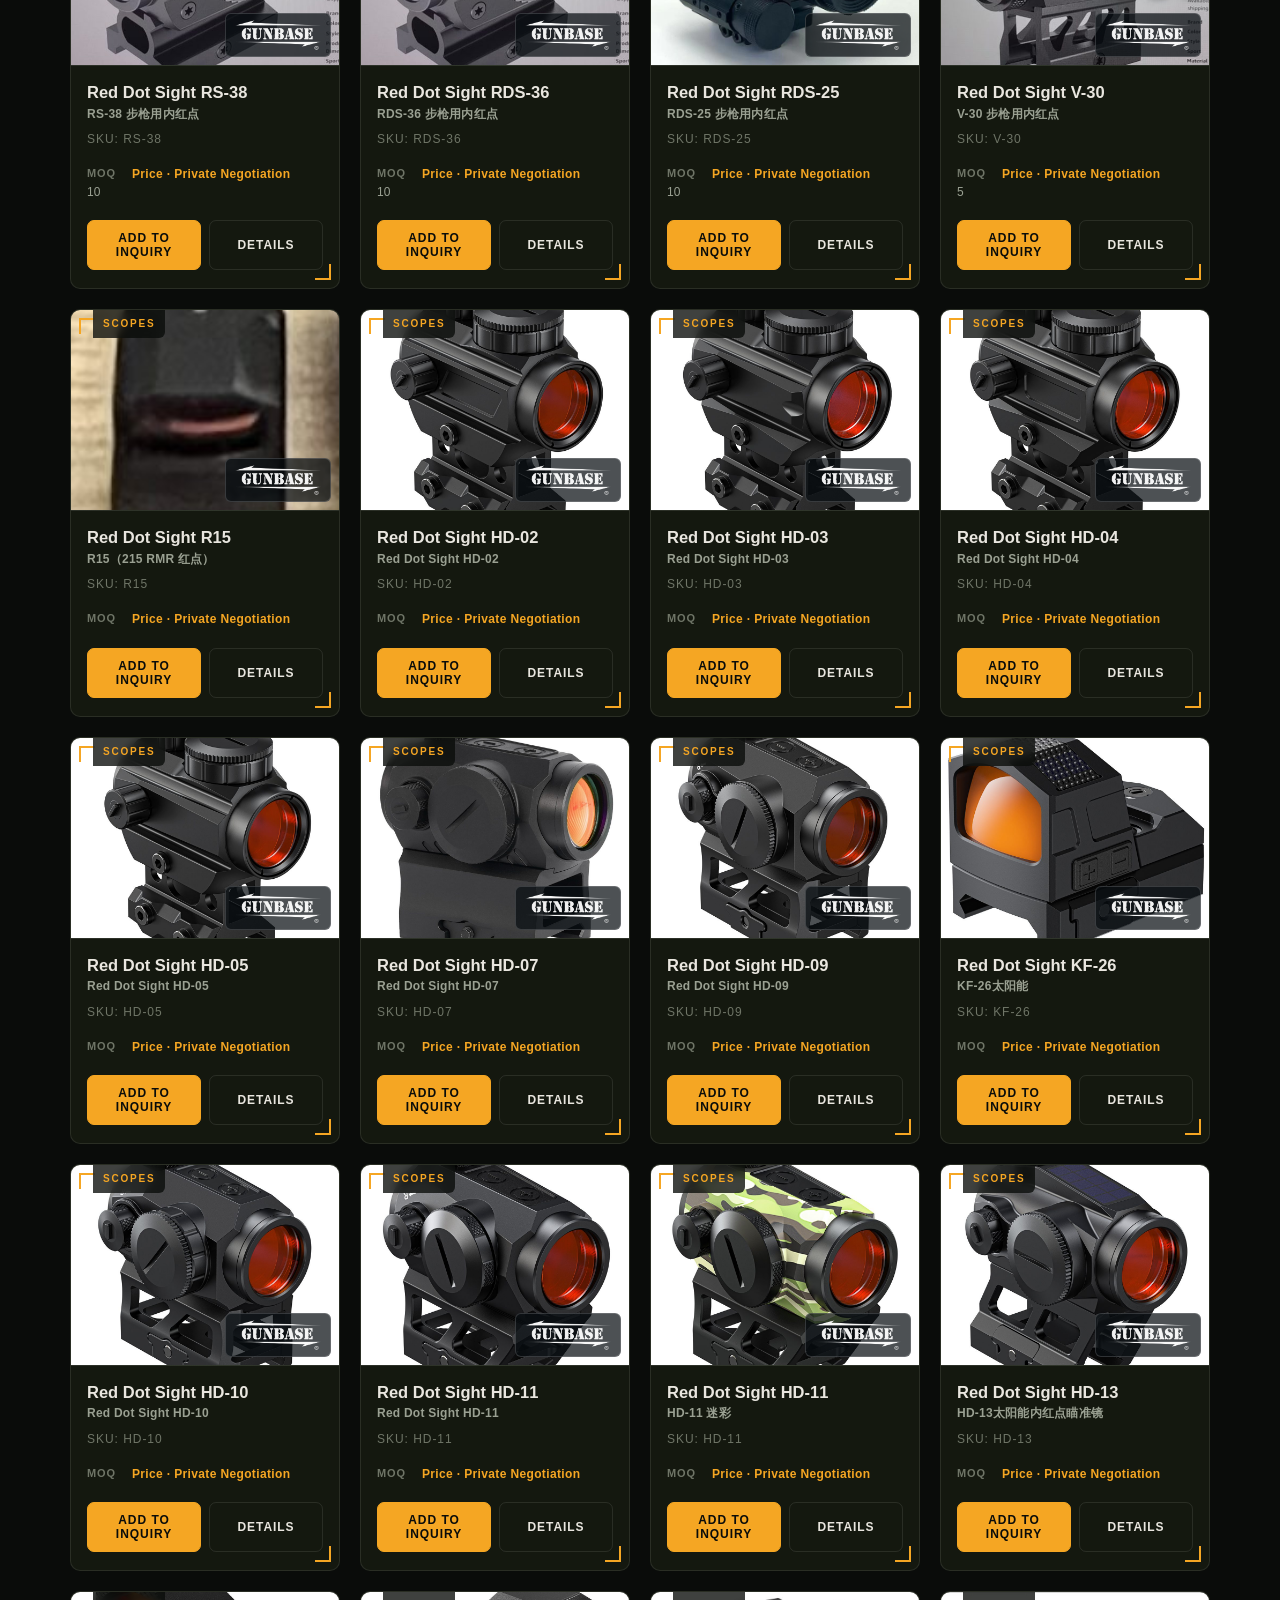
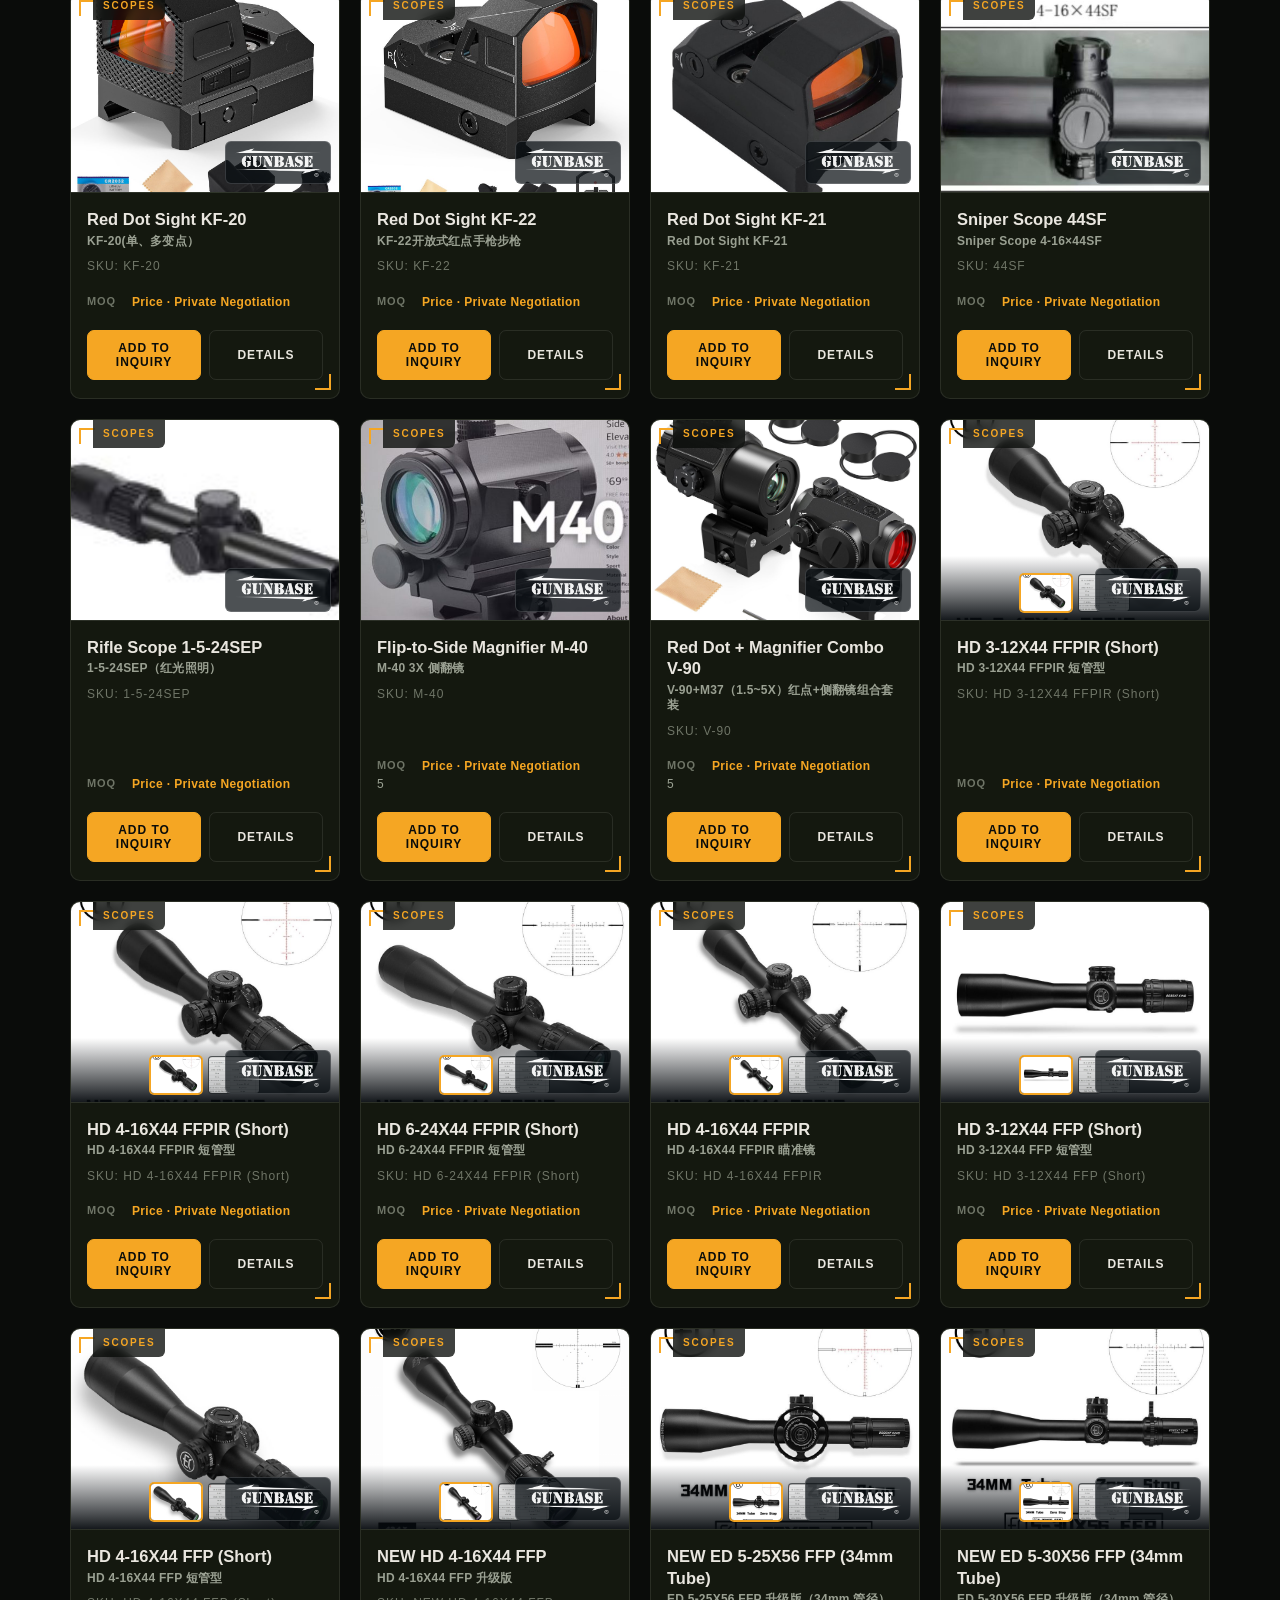
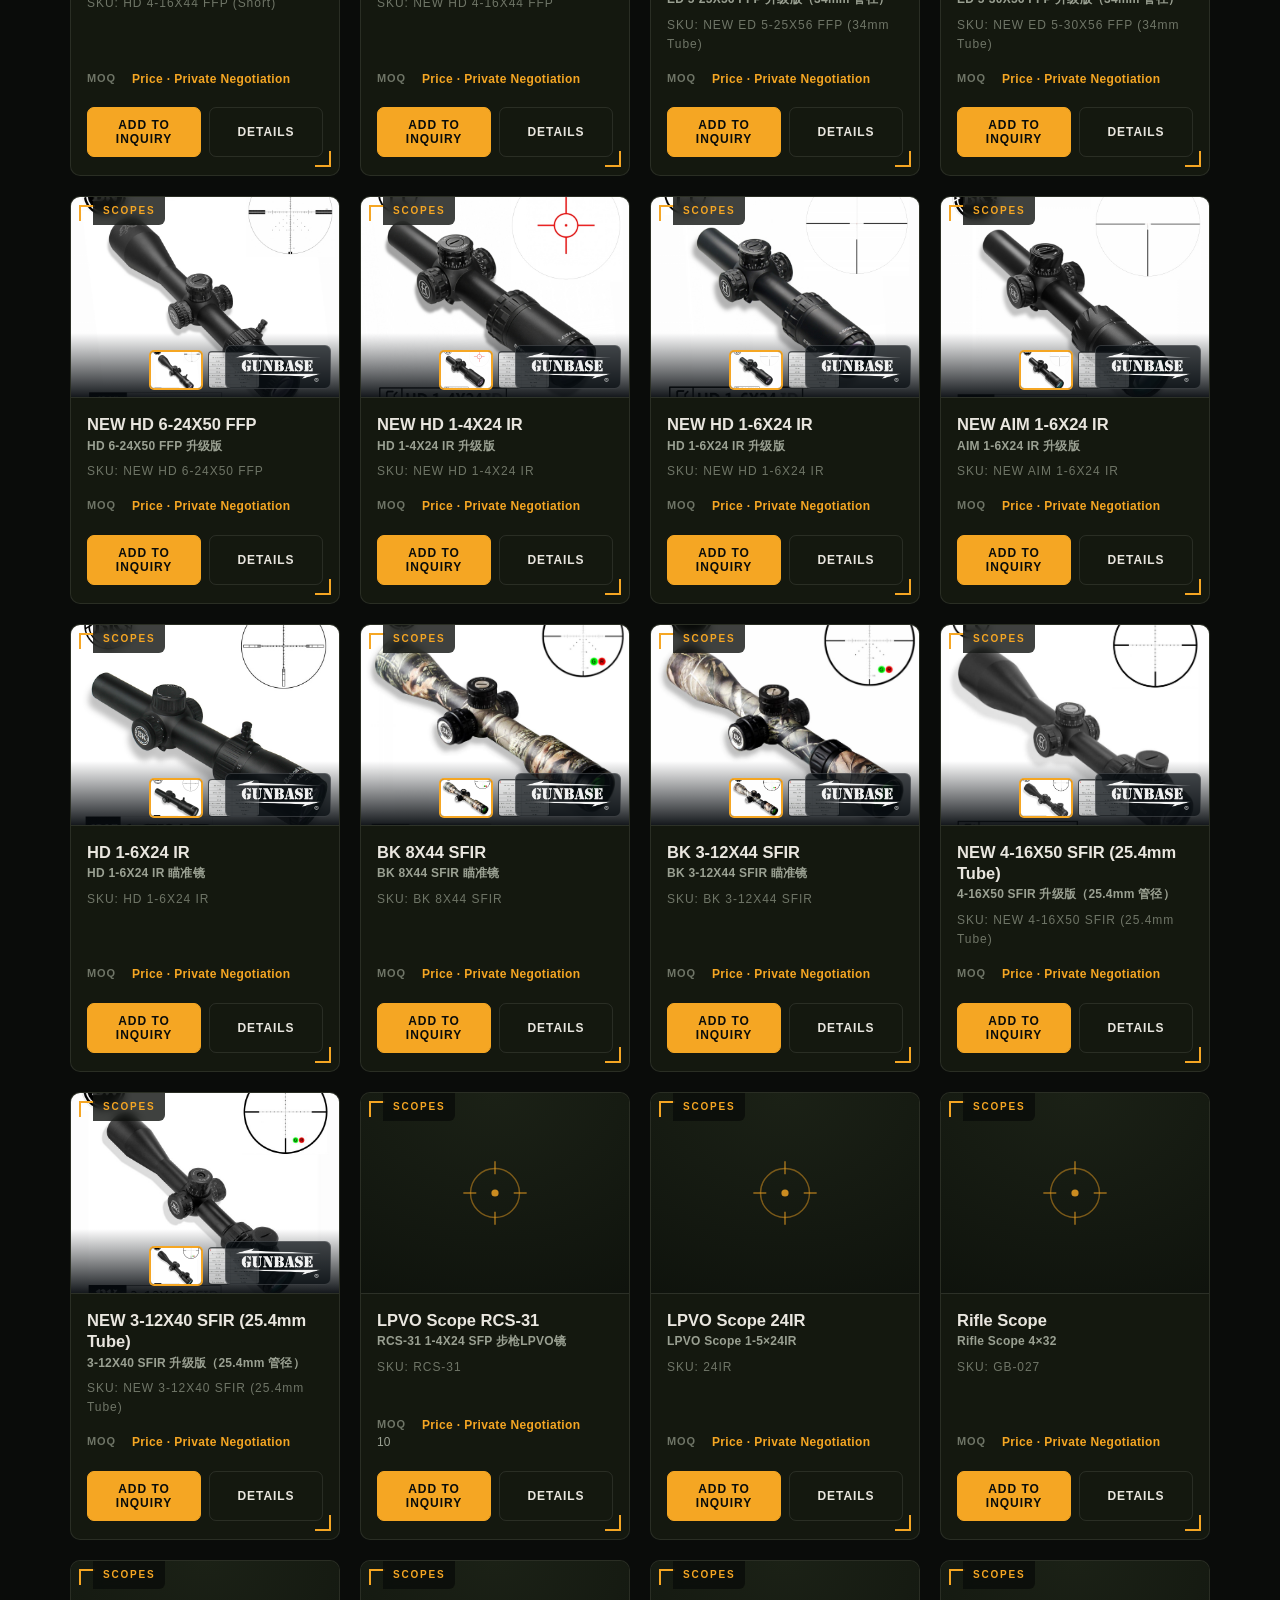
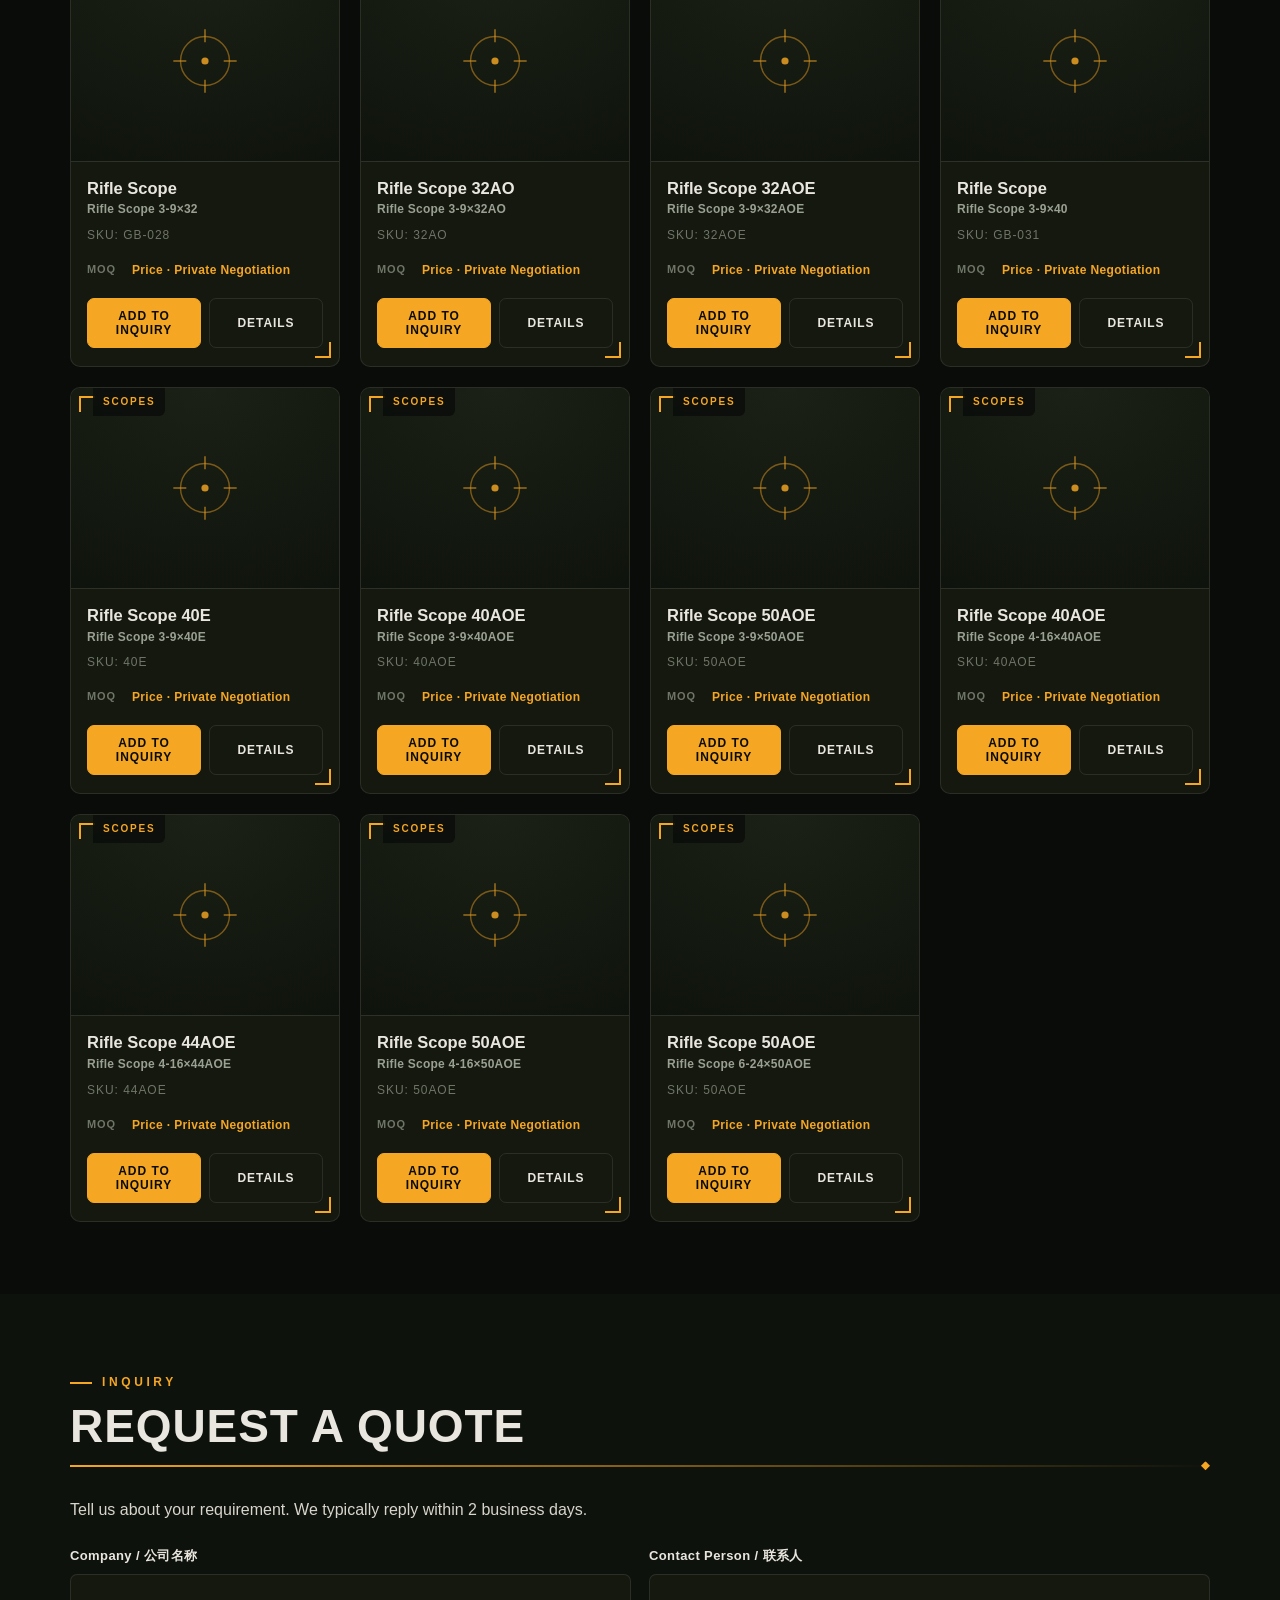
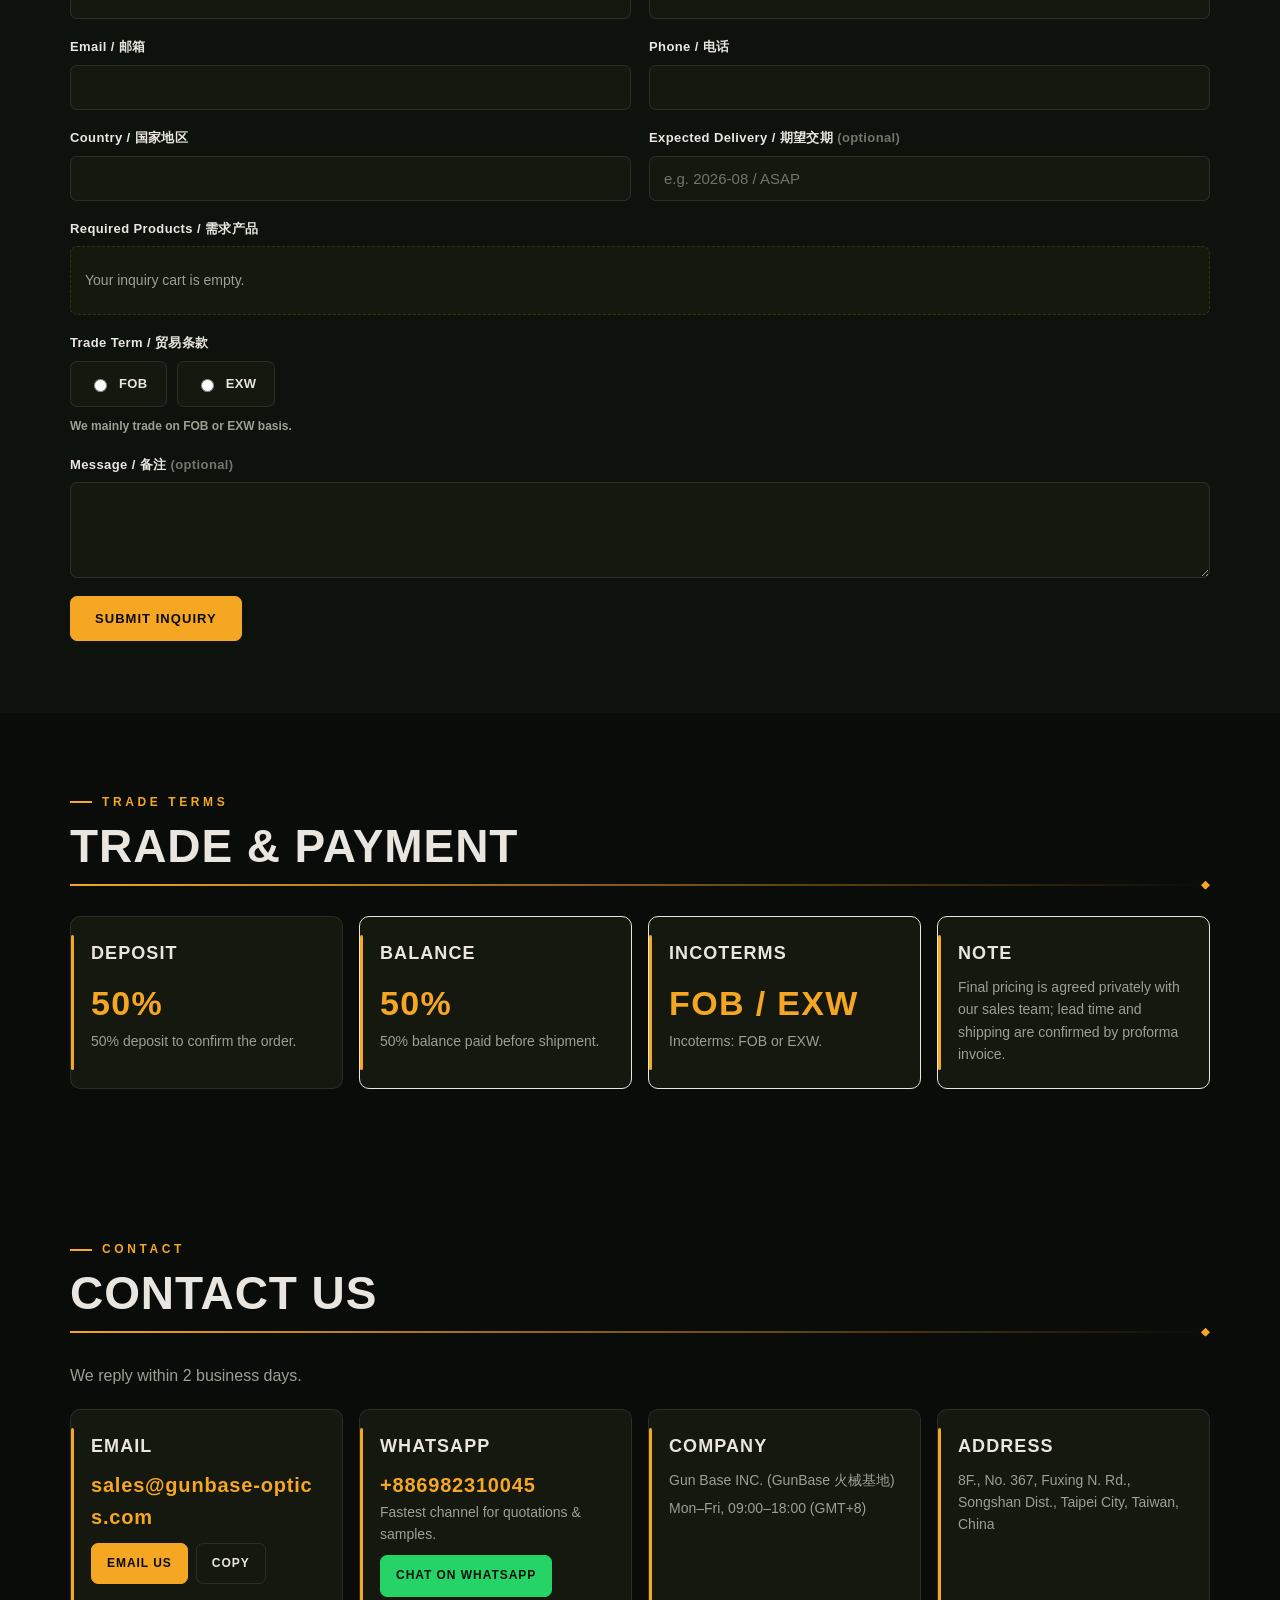
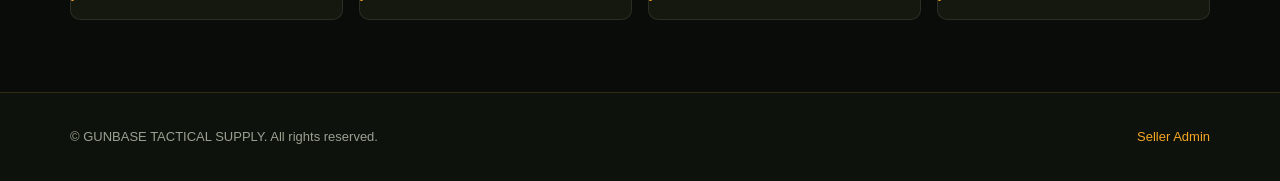
==== commit 94a9f4f8: "Add Tactical Lighting category; move 5 lighting products out of hardware; SW v24" ====
--- a/index.html
+++ b/index.html
@@ -41,9 +41,9 @@
     "alternateName": "GunBase",
     "url": "https://gunbase-optics.com/",
     "logo": "https://gunbase-optics.com/assets/og-image.png",
-    "description": "B2B supplier of tactical rifle scopes, red dot sights, LPVO, sniper scopes, night-vision devices, thermal imagers, weapon lights, laser boresighters, electronic targets, battlefield first-aid (TCCC) courses, and field-grade tactical gear. FOB/EXW, worldwide shipping.",
+    "description": "B2B supplier of tactical rifle scopes, red dot sights, LPVO, sniper scopes, night-vision devices, thermal imagers, tactical lighting (weapon lights and flashlights), laser boresighters, electronic targets, battlefield first-aid (TCCC) courses, and field-grade tactical gear. FOB/EXW, worldwide shipping.",
     "areaServed": ["Europe", "Middle East", "Worldwide"],
-    "knowsAbout": ["Tactical Optics", "Rifle Scopes", "Red Dot Sight", "Night Vision", "Thermal Imaging", "TCCC First Aid", "Tactical Gear", "Plate Carrier", "Weapon Lights", "Laser Boresighter", "Training Targets", "Hardware Parts", "OEM/ODM Customization", "Custom Parts & Accessories", "Auxiliary Materials"]
+    "knowsAbout": ["Tactical Optics", "Rifle Scopes", "Red Dot Sight", "Night Vision", "Thermal Imaging", "TCCC First Aid", "Tactical Gear", "Plate Carrier", "Tactical Lighting", "Weapon Lights", "Laser Boresighter", "Training Targets", "Hardware Parts", "OEM/ODM Customization", "Custom Parts & Accessories", "Auxiliary Materials"]
   }
   </script>
   <!-- Inline logo fallback: a transient CDN/TLS failure must never leave a broken-image box.
@@ -83,7 +83,7 @@
   <noscript>
     <div style="max-width:900px;margin:24px auto;padding:0 20px;color:#cfd6d2;font-family:system-ui,sans-serif;line-height:1.6">
       <h2 style="color:#f5a623">GunBase 火械基地 — Tactical Optics, First Aid &amp; Gear</h2>
-      <p>GunBase is a B2B supplier of precision <strong>tactical rifle scopes</strong>, <strong>red dot sights</strong>, LPVO, sniper scopes, <strong>night-vision devices</strong>, <strong>thermal imagers</strong>, battlefield <strong>first-aid (TCCC) courses</strong>, field-grade <strong>tactical gear</strong> including plate carriers, tactical helmets, tactical backpacks, tactical belts and chest rigs, plus <strong>hardware parts &amp; accessories</strong>: weapon lights, tactical flashlights, laser boresighters and trainers, electronic training targets and scope accessories, plus additional <strong>partner-supplied products</strong> and <strong>OEM / ODM custom products</strong>, <strong>custom-made parts</strong>, spare accessories and auxiliary materials. Custom projects are handled case by case - contact our sales window directly to discuss drawings, specifications, MOQ and quotations. We serve distributors, law-enforcement and outdoor retailers worldwide with FOB/EXW terms and worldwide shipping. Enable JavaScript to browse the full catalog and request a quote online.</p>
+      <p>GunBase is a B2B supplier of precision <strong>tactical rifle scopes</strong>, <strong>red dot sights</strong>, LPVO, sniper scopes, <strong>night-vision devices</strong>, <strong>thermal imagers</strong>, battlefield <strong>first-aid (TCCC) courses</strong>, field-grade <strong>tactical gear</strong> including plate carriers, tactical helmets, tactical backpacks, tactical belts and chest rigs, plus <strong>tactical lighting</strong> (weapon lights and tactical flashlights) and <strong>hardware parts &amp; accessories</strong>: laser boresighters and trainers, electronic training targets and scope accessories, plus additional <strong>partner-supplied products</strong> and <strong>OEM / ODM custom products</strong>, <strong>custom-made parts</strong>, spare accessories and auxiliary materials. Custom projects are handled case by case - contact our sales window directly to discuss drawings, specifications, MOQ and quotations. We serve distributors, law-enforcement and outdoor retailers worldwide with FOB/EXW terms and worldwide shipping. Enable JavaScript to browse the full catalog and request a quote online.</p>
     </div>
   </noscript>
 
